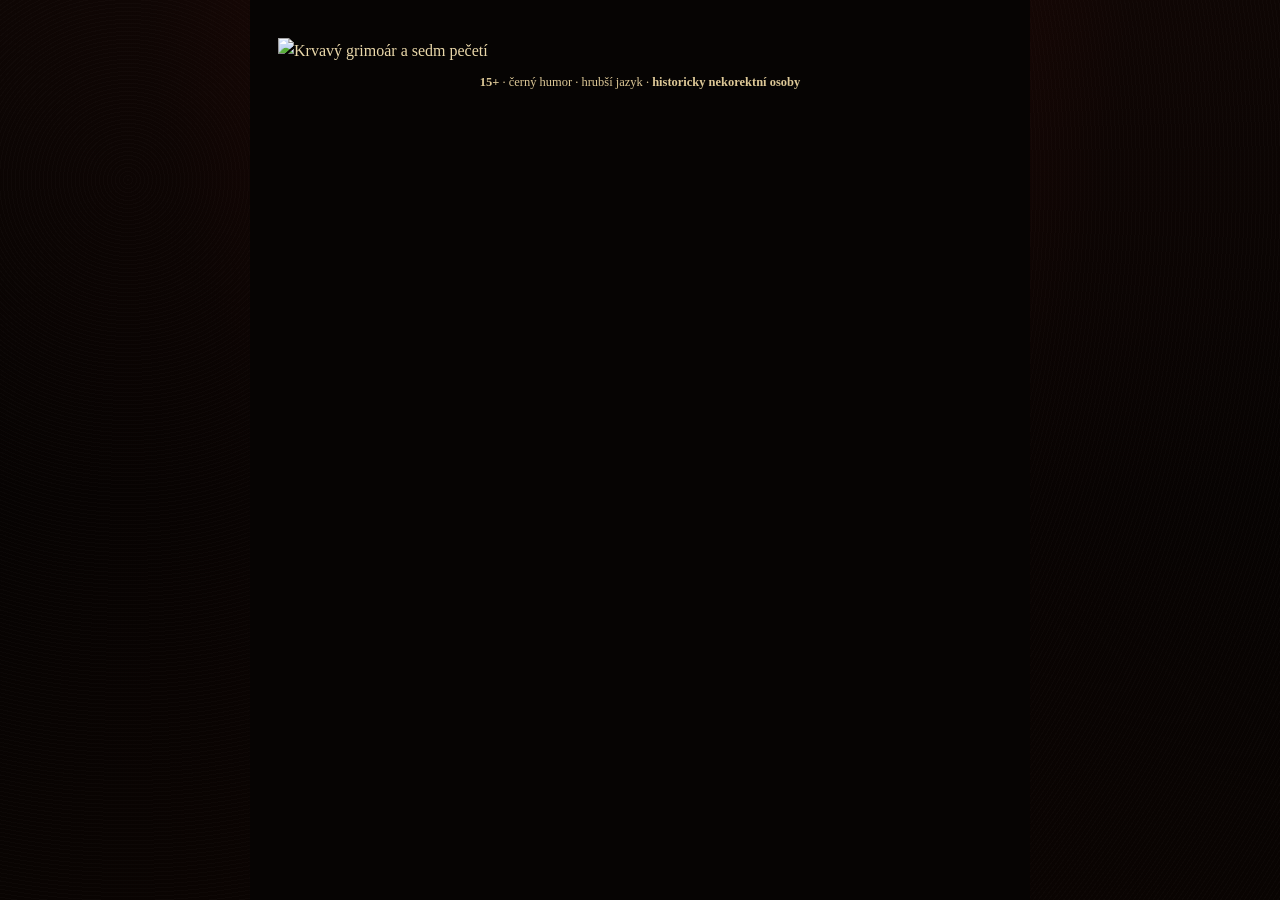
==== index.html @ bc43a744 "Add files via upload" ====
<!doctype html>
<html lang="cs">
<head>
<meta charset="utf-8">
<meta name="viewport" content="width=device-width,initial-scale=1,maximum-scale=5,user-scalable=yes,viewport-fit=cover">
<meta name="theme-color" content="#0c0806">
<title>Krvavý grimoár a sedm pečetí — mobilní checkpoint v16</title>
<style>
:root{
  --bg:#090604;--bg2:#140d09;--panel:#120c09;--panel2:#1e120d;
  --ink:#ead8aa;--muted:#b9a785;--paper:#d9ba83;--paper2:#b88750;
  --gold:#c89232;--gold2:#f1cf76;--red:#7c1815;--red2:#ae2a21;
  --line:#6e4a26;--shadow:0 18px 50px rgba(0,0,0,.58)
}
*{box-sizing:border-box}
html{scroll-behavior:smooth;background:#080503}
body{margin:0;min-height:100vh;color:var(--ink);font-family:Georgia,"Times New Roman",serif;line-height:1.58;background:
  radial-gradient(circle at 50% -10%,rgba(116,35,17,.3),transparent 34rem),
  radial-gradient(circle at 10% 40%,rgba(111,71,25,.12),transparent 24rem),
  linear-gradient(180deg,#120b08 0,#090604 55%,#050302 100%)}
body:before{content:"";position:fixed;inset:0;pointer-events:none;z-index:-1;opacity:.18;background-image:
  linear-gradient(90deg,transparent 49.7%,rgba(236,196,112,.1) 50%,transparent 50.3%),
  radial-gradient(circle at 50% 20%,transparent 0 48%,rgba(0,0,0,.45) 75%)}
button,input{font:inherit}button{touch-action:manipulation}
.app{max-width:860px;margin:auto;min-height:100vh;position:relative}
.screen{display:none;min-height:100vh;padding:26px 16px 58px}.screen.active{display:block}
.hero{padding:0;background:#060403}.hero-art{position:relative;width:100%;max-width:760px;margin:auto}.hero-art img{display:block;width:100%;height:auto}
.hero-hotspot{position:absolute;left:20.5%;top:84.1%;width:59%;height:7.7%;border:0;background:transparent;cursor:pointer;border-radius:6px}
.hero-hotspot:hover,.hero-hotspot:focus-visible{outline:2px solid rgba(240,207,120,.75);outline-offset:-3px;box-shadow:0 0 28px rgba(178,42,34,.5),inset 0 0 22px rgba(240,207,120,.12)}
.age{font-size:.78rem;text-align:center;color:#ddc897;margin:0;padding:10px 12px 18px;background:#060403}
.topmark{text-align:center;color:var(--gold2);letter-spacing:.18em;font-size:.74rem;text-transform:uppercase;margin:8px 0 12px;font-weight:bold}
.title{font-family:Palatino Linotype,Georgia,serif;text-transform:uppercase;text-align:center;letter-spacing:.045em;line-height:1.05;font-size:clamp(2rem,8vw,4rem);margin:8px 0;color:#f0d28d;text-shadow:0 2px 0 #48230f,0 8px 22px rgba(0,0,0,.65)}
.subtitle{text-align:center;color:var(--muted);font-style:italic;margin:8px auto 20px;max-width:650px}.chapter{text-align:center;color:#d5a443;font-variant:small-caps;letter-spacing:.16em;margin:12px 0;font-weight:bold}.latin{text-align:center;color:#8f1c18;letter-spacing:.08em}
.rule{height:1px;background:linear-gradient(90deg,transparent,var(--gold),transparent);margin:18px 0}
.panel{position:relative;border:1px solid #745028;background:linear-gradient(145deg,rgba(28,16,11,.97),rgba(9,6,4,.98));box-shadow:var(--shadow),inset 0 0 34px rgba(0,0,0,.32);padding:18px;border-radius:4px}
.panel:before{content:"";position:absolute;inset:5px;border:1px solid rgba(213,164,67,.13);pointer-events:none}
.parchment,.story-sheet{position:relative;color:#2a190d;background:
  radial-gradient(circle at 20% 10%,rgba(255,255,255,.18),transparent 22%),
  radial-gradient(circle at 88% 82%,rgba(91,48,13,.15),transparent 28%),
  linear-gradient(135deg,#e2c58f,#bd8d56);border:1px solid #76502b;box-shadow:var(--shadow),inset 0 0 54px rgba(88,45,12,.12);padding:clamp(18px,4vw,32px);border-radius:4px;text-shadow:none}
.parchment:before,.story-sheet:before{content:"";position:absolute;inset:8px;border:1px solid rgba(72,39,18,.22);pointer-events:none}
.story-sheet p{margin:0 0 1em}.story-sheet .dropcap:first-letter{float:left;font-size:4.25rem;line-height:.78;padding:.13em .12em 0 0;color:#8f1919;font-weight:bold}
.button{display:block;width:100%;border:1px solid #a16f28;background:linear-gradient(#81251e,#4d100d);color:#f4d998;text-transform:uppercase;letter-spacing:.07em;font-weight:bold;padding:14px 16px;margin-top:16px;cursor:pointer;border-radius:3px;box-shadow:inset 0 0 0 1px rgba(240,202,111,.18),0 8px 20px rgba(0,0,0,.35)}
.button:hover{filter:brightness(1.1)}.button.gold{background:linear-gradient(#a97829,#6e4514);color:#fff1c6}.button.ghost{background:#14100c;color:#d9c596;border-color:#6b4b2b}.button.small{width:auto;display:inline-block;margin:8px 4px 0;padding:9px 12px}.button:focus-visible,input:focus-visible{outline:2px solid var(--gold2);outline-offset:2px}
.back{display:inline-flex;gap:6px;align-items:center;color:#d6ad60;text-decoration:none;cursor:pointer;margin-bottom:14px}
.faction-select-wrap{position:relative;width:100%;max-width:760px;margin:0 auto;border:1px solid #5f3b1d;box-shadow:var(--shadow);background:#070504}.faction-select-wrap img{display:block;width:100%;height:auto}.faction-hit{position:absolute;border:0;background:transparent;cursor:pointer;border-radius:8px}.faction-hit:hover,.faction-hit:focus-visible{outline:2px solid rgba(240,207,120,.8);outline-offset:-3px;box-shadow:0 0 32px rgba(178,42,34,.45),inset 0 0 24px rgba(240,207,120,.11)}
.confirm-shell{max-width:650px;margin:0 auto;text-align:center}.confirm-frame{position:relative;border:1px solid #745028;background:linear-gradient(180deg,#130c09,#070504);padding:22px 18px 24px;box-shadow:var(--shadow)}.confirm-frame:before{content:"";position:absolute;inset:7px;border:1px solid rgba(221,172,73,.15);pointer-events:none}.confirm-emblem{width:min(60vw,310px);aspect-ratio:1;object-fit:contain;display:block;margin:8px auto 16px;filter:drop-shadow(0 16px 28px rgba(0,0,0,.75))}.confirm-name{font-family:Palatino Linotype,Georgia,serif;text-transform:uppercase;letter-spacing:.04em;color:#f0cf78;font-size:clamp(2rem,8vw,3.6rem);margin:.25rem 0 .4rem}.confirm-lead{font-size:1.05rem;color:#d8c39a;margin:0 auto 18px;max-width:520px}.confirm-field{max-width:520px;margin:20px auto 14px;text-align:left}.confirm-field label{display:block;text-align:left;color:#e6cc91;font-size:1.02rem;margin-bottom:7px}.confirm-field input,.answer{width:100%;padding:14px;background:#0a0705;border:1px solid #9b6e2f;color:#f4e4bd;border-radius:3px;font-size:1rem;box-shadow:inset 0 0 20px rgba(0,0,0,.45)}.confirm-actions{max-width:520px;margin:0 auto}
.profile-shell{position:relative;overflow:hidden;border:1px solid #745028;background:linear-gradient(180deg,#130c09,#070504 84%);box-shadow:var(--shadow);padding:18px 18px 24px}.profile-shell:before{content:"";position:absolute;inset:7px;border:1px solid rgba(220,166,62,.15);pointer-events:none}.profile-crest{display:block;width:min(68vw,340px);aspect-ratio:1;object-fit:contain;margin:0 auto 4px;filter:drop-shadow(0 16px 30px rgba(0,0,0,.7))}.profile-name{text-align:center;color:#f1d28c;font-size:clamp(2rem,8vw,3.4rem);text-transform:uppercase;margin:0 0 10px}.profile-quote{margin:12px auto 4px;max-width:650px;text-align:center;font-size:1.18rem;font-style:italic;color:#f1dfb8}.profile-attrib{text-align:center;color:#d0ae65;font-size:.9rem;margin-bottom:20px}.eyebrow{text-transform:uppercase;letter-spacing:.14em;color:#d9a945;font-size:.78rem;font-weight:bold;margin:18px 0 8px}.profile-section{border-top:1px solid #5d4023;padding-top:8px}.invektiva{padding:10px 0;border-bottom:1px solid rgba(111,75,39,.5);color:#d7c5a4}.advantage{border:1px solid #8b6a2e;background:linear-gradient(135deg,#232316,#10120d);padding:14px;margin:14px 0;box-shadow:inset 0 0 22px rgba(0,0,0,.35)}.advantage strong{color:#e0bd5a}.advantage.spent{opacity:.58}
.story-banner{margin:0 auto 8px;width:max-content;max-width:100%;padding:6px 30px;border-top:1px solid #a4762b;border-bottom:1px solid #a4762b;color:#d8aa4b;letter-spacing:.22em}.story-heading{text-transform:uppercase;text-align:center;color:#f0cf78;letter-spacing:.04em;font-size:clamp(2rem,7vw,3.4rem);line-height:1.05;margin:10px 0 18px}.lost-block{display:grid;grid-template-columns:100px 1fr;gap:14px;align-items:center;margin-top:14px}.lost-block img{width:100px;height:100px;object-fit:contain;border-radius:4px;filter:sepia(.2) drop-shadow(0 10px 18px rgba(0,0,0,.55))}.guide{margin-top:18px}.guide h2{text-align:center;color:#e3bd68;text-transform:uppercase;letter-spacing:.08em}.guide-grid{display:grid;grid-template-columns:repeat(2,minmax(0,1fr));gap:9px}.guide-item{border:1px solid #654722;background:#0f0a07;padding:12px;min-width:0}.guide-item b{display:block;color:#e1ba63;text-transform:uppercase;font-size:.86rem;letter-spacing:.05em;margin-bottom:4px}.guide-num{display:inline-grid;place-items:center;width:28px;height:28px;border:1px solid #b17e2b;border-radius:50%;margin-right:5px;color:#f0cc75}
.hub-title{text-align:center;text-transform:uppercase;letter-spacing:.08em;color:#f0cc72;font-size:clamp(2.3rem,9vw,4rem);margin:4px 0 18px}.status{display:grid;grid-template-columns:1fr auto;gap:12px;align-items:center;border:1px solid #725028;background:linear-gradient(135deg,#170d09,#0b0705);padding:12px 14px;margin-bottom:14px;box-shadow:var(--shadow)}.progress{color:#e8c161;font-weight:bold;text-align:right}.timer{font-variant-numeric:tabular-nums;color:#f0c65a}.smallnote{font-size:.8rem;color:#aa9a7d}.hub-grid{display:grid;grid-template-columns:repeat(2,minmax(0,1fr));gap:11px}.parch-card{grid-column:1/-1;display:grid;grid-template-columns:88px 1fr;gap:14px;align-items:center;border:1px solid #89562b;background:linear-gradient(135deg,#2a140e,#100806);padding:10px 12px;cursor:pointer;text-align:left;color:#efdba7;box-shadow:var(--shadow)}.parch-card img{width:88px;height:88px;object-fit:cover;object-position:center;border:1px solid #7b552b;filter:sepia(.35) contrast(1.05)}.parch-card strong{display:block;color:#f1ca69;font-size:1.05rem}.parch-card.solved{border-color:#c69a3d;box-shadow:0 0 0 1px rgba(215,172,69,.24),var(--shadow)}
.location-card{position:relative;border:1px solid #6e4c26;background:#0e0906;color:#efdba7;padding:7px;cursor:pointer;border-radius:3px;overflow:hidden;box-shadow:0 10px 24px rgba(0,0,0,.4)}.location-card img{display:block;width:100%;aspect-ratio:1/1;object-fit:contain;background:#090604}.clue-strip{display:flex;flex-wrap:wrap;justify-content:center;gap:4px;padding:8px 2px 2px;color:#dfc98f;font-size:.74rem}.clue-strip span:not(:last-child):after{content:" ·";color:#8d632b}.location-card.done{border-color:#d3a441}.done-mark{display:none;position:absolute;left:10px;top:10px;z-index:2;width:42px;height:42px;border-radius:50%;place-items:center;background:#171008;border:1px solid #e5bd55;color:#f5d66d;font-size:1.7rem;font-weight:bold}.location-card.done .done-mark{display:grid}.codebadge{display:none;position:absolute;top:10px;right:10px;background:#160e09;border:1px solid #e1b34c;color:#f2d171;padding:5px 8px;font-weight:bold;z-index:2}.location-card.done .codebadge{display:block}.location-card.last-card{grid-column:1/-1;width:calc(50% - 6px);justify-self:center}
.nav-hero{text-align:center}.nav-hero img{display:block;width:min(500px,100%);margin:0 auto 12px;filter:drop-shadow(0 14px 26px rgba(0,0,0,.55))}.five{display:flex;flex-wrap:wrap;justify-content:center;gap:7px;margin:12px 0}.five span{border:1px solid #80582a;background:#160e0a;padding:6px 10px;font-size:.88rem;color:#e8d096}.home-direct{border:1px solid #6b4824;background:#110b08;padding:16px;margin:10px 0;color:#e4cf9c}.gps{border:1px solid #9a6b27;background:linear-gradient(180deg,#120b08,#0b0705);padding:15px;margin-top:16px;text-align:center;box-shadow:inset 0 0 32px rgba(0,0,0,.35)}.gps-help{margin-top:10px}.gps-skip,.hint-buy{border:0;background:transparent;color:#caa965;text-decoration:underline;cursor:pointer;padding:8px 4px}.task-img{display:block;width:100%;max-width:700px;margin:14px auto;border:1px solid #60401f;box-shadow:var(--shadow)}.task-panel{margin-top:14px;padding:16px;border:1px solid #63451f;background:linear-gradient(180deg,#100b08,#090604)}.task-panel>h2{text-align:center;color:#dfb55b;text-transform:uppercase;letter-spacing:.06em}.story-jump{display:block;text-align:center;color:#d8ad5d;margin-bottom:10px}.answer{text-transform:uppercase;margin-top:10px}.wrong-note{display:none;margin-top:10px;color:#e1a278}.wrong-note.show{display:block}.hint{display:none;margin-top:12px}.hint.show{display:block}.hint-actions{display:flex;flex-wrap:wrap;gap:6px;margin-top:12px}.penalty-chip{display:inline-block;border:1px solid #7a562c;background:#120c08;padding:4px 8px;color:#e0c17b;font-size:.78rem;margin-top:6px}.order{list-style:none;padding:0}.order li{display:grid;grid-template-columns:1fr auto;gap:8px;align-items:center;padding:11px;border:1px solid #684720;background:#130d09;margin:7px 0;touch-action:none;user-select:none}.order li.dragging{opacity:.45}.arrows button{background:#2a1a0e;color:#e3c57d;border:1px solid #775128;padding:7px 10px}.ignatius-grid{display:grid;grid-template-columns:1fr 1fr;gap:10px}.ignatius-grid input{width:100%;padding:12px;background:#0c0806;color:#f0dfb6;border:1px solid #76532b}.code-reveal{display:none}.code-reveal.show{display:block}.image-zoom{display:block;width:100%;padding:0;border:0;background:transparent;cursor:zoom-in}
.seal{text-align:center}.seal-stage{max-width:680px;margin:auto;padding:18px;border:1px solid #6f4d25;background:radial-gradient(circle at 50% 28%,rgba(92,42,20,.28),transparent 44%),linear-gradient(#120b08,#070504);box-shadow:var(--shadow)}.seal img{width:min(560px,100%);display:block;margin:10px auto;filter:drop-shadow(0 20px 30px rgba(0,0,0,.7))}.code{font-size:clamp(2.8rem,12vw,4.5rem);color:#f0c65a;font-weight:bold;letter-spacing:.18em;text-align:center}.seal .code{margin:4px 0 12px}
.fragments{display:grid;grid-template-columns:repeat(2,minmax(0,1fr));gap:9px;margin:18px 0 20px}.fragment{min-height:72px;display:flex;align-items:center;justify-content:center;text-align:center;border:1px solid #7b5629;background:radial-gradient(circle at 50% 20%,#2f1b11,#100a07 72%);color:#f0cd68;font-weight:bold;font-size:1.22rem;letter-spacing:.08em;box-shadow:inset 0 0 24px rgba(0,0,0,.5),0 8px 20px rgba(0,0,0,.3);clip-path:polygon(4% 0,96% 3%,100% 86%,91% 100%,7% 96%,0 12%)}.fragment.parch{color:#3b2410;background:linear-gradient(135deg,#dfc28d,#a87544)}.ultima-sheet{border-top:1px solid #775328;border-bottom:1px solid #775328;padding:14px 4px}.ultima-sub{text-align:center;color:#d8ad4f;font-size:1rem;letter-spacing:.12em}.go-there{text-align:center;color:#f0c65a;font-size:2.3rem;letter-spacing:.08em}.final-block{font-size:1.04rem}.final-block strong{color:#f0cd68}.resultbox{border:1px solid #82622b;background:#100b08;padding:14px;margin:18px 0}.result-main{display:grid;grid-template-columns:1fr auto;gap:8px;border-top:1px solid #4e3923;padding-top:9px;margin-top:9px}.big-result{font-size:1.35rem;color:#f0cf72}
.lightbox{display:none;position:fixed;inset:0;z-index:999;background:rgba(0,0,0,.94);padding:22px;align-items:center;justify-content:center}.lightbox.show{display:flex}.lightbox img{max-width:96vw;max-height:90vh;object-fit:contain}.lightbox-close{position:absolute;right:18px;top:12px;background:#140c08;color:#f0d69b;border:1px solid #86602b;width:46px;height:46px;font-size:2rem}
.test-badge{display:none;position:fixed;z-index:1000;left:7px;top:7px;background:#140c08;border:1px solid #b8862f;color:#f0d06e;padding:4px 7px;font:700 11px/1.2 Georgia,serif;letter-spacing:.08em}.test-tools{display:none;margin:8px 0 14px;border:1px dashed #8f6c32;padding:8px;text-align:center}.test-tools .button{margin:4px 0;background:#2b1c10}.test-on .test-badge,.test-on .test-tools{display:block}
@media(min-width:650px){.screen{padding:38px 28px 72px}.guide-grid{grid-template-columns:repeat(5,minmax(0,1fr))}.lost-block{grid-template-columns:120px 1fr}.lost-block img{width:120px;height:120px}.profile-shell{padding:26px 28px 30px}.fragments{grid-template-columns:repeat(4,minmax(0,1fr))}.location-card.last-card{width:calc(50% - 6px)}}
@media(max-width:430px){.screen{padding-left:12px;padding-right:12px}.clue-strip{font-size:.7rem}.parch-card{grid-template-columns:72px 1fr}.parch-card img{width:72px;height:72px}.ignatius-grid{grid-template-columns:1fr}.location-card.last-card{width:calc(50% - 6px)}}

/* =============================================================
   GRAPHIC PASS v8 — approved Gothic / parchment visual language
   Live HTML remains interactive; artwork stays as separate assets.
   ============================================================= */
:root{
  --black:#070403; --black2:#0d0705; --charcoal:#15100c;
  --parch:#e4c991; --parch-deep:#bd8d53; --parch-ink:#2b180c;
  --gold:#c99435; --gold-bright:#f0ce78; --gold-dark:#6e4416;
  --blood:#721814; --blood2:#a5251d; --blood3:#3e0908;
}
body{
  background:
    radial-gradient(ellipse at 50% -8%,rgba(125,20,14,.26) 0,rgba(55,8,6,.08) 31rem,transparent 56rem),
    repeating-radial-gradient(circle at 10% 20%,rgba(255,255,255,.017) 0 1px,transparent 1px 4px),
    linear-gradient(180deg,#0c0604 0%,#050302 55%,#090402 100%);
  color:#ead8aa;
}
.app{max-width:780px}
.screen:not(.hero){
  position:relative;
  isolation:isolate;
  background:
    linear-gradient(90deg,rgba(158,102,34,.08),transparent 6%,transparent 94%,rgba(158,102,34,.08)),
    radial-gradient(circle at 50% 0,rgba(113,19,15,.18),transparent 32rem);
}
.screen:not(.hero):before{
  content:"";position:absolute;z-index:-1;inset:10px 8px 24px;pointer-events:none;
  border:1px solid rgba(196,141,48,.48);
  box-shadow:inset 0 0 0 5px rgba(7,4,3,.78),inset 0 0 0 6px rgba(104,67,26,.48),0 18px 52px rgba(0,0,0,.4);
  clip-path:polygon(14px 0,calc(100% - 14px) 0,100% 14px,100% calc(100% - 14px),calc(100% - 14px) 100%,14px 100%,0 calc(100% - 14px),0 14px)
}
.screen:not(.hero):after{
  content:"◆";position:absolute;z-index:0;left:50%;top:12px;transform:translateX(-50%);
  color:#8f1b17;font-size:15px;text-shadow:-44px 0 #8f1b17,44px 0 #8f1b17;pointer-events:none
}
.back{position:relative;z-index:2;color:#e5bd6d;font-size:.98rem;padding:7px 3px;text-shadow:0 2px 8px #000}
.topmark,.chapter{color:#e9bd58;text-shadow:0 2px 10px #000}
.title,.hub-title,.story-heading,.profile-name,.confirm-name{
  color:#f2d58d;text-shadow:0 2px 0 #4a210d,0 8px 25px #000,0 0 1px #fff;
}
.title:after,.hub-title:after,.profile-name:after,.confirm-name:after{
  content:"";display:block;width:min(320px,74%);height:11px;margin:8px auto 0;
  background:linear-gradient(90deg,transparent,#9c211c 25%,#d7a346 49%,#9c211c 73%,transparent)
}
.button{
  min-height:52px;border:1px solid #d0a149;border-radius:2px;
  background:linear-gradient(180deg,#8f271f 0,#631510 50%,#3d0c09 100%);
  color:#ffe6a7;box-shadow:inset 0 0 0 2px rgba(24,7,5,.55),inset 0 0 0 3px rgba(237,190,89,.13),0 9px 20px rgba(0,0,0,.48);
  text-shadow:0 2px 0 #3b100a
}
.button.gold{background:linear-gradient(180deg,#bd8a34,#94631f 52%,#6c4214);color:#fff2c5}
.button.ghost{background:linear-gradient(#111,#080604);border-color:#99702f}
.button.small{min-height:0}
.panel,.gps,.task-panel,.status,.resultbox{
  border:1px solid #a2732d;background:linear-gradient(145deg,rgba(22,13,9,.98),rgba(7,4,3,.99));
  box-shadow:inset 0 0 0 4px rgba(8,5,3,.78),inset 0 0 0 5px rgba(166,112,39,.12),0 13px 30px rgba(0,0,0,.48)
}
.parchment,.story-sheet{
  background:
    radial-gradient(circle at 16% 10%,rgba(255,250,218,.45),transparent 18%),
    radial-gradient(circle at 88% 82%,rgba(100,56,15,.19),transparent 32%),
    repeating-linear-gradient(0deg,rgba(95,51,13,.02) 0 1px,transparent 1px 5px),
    linear-gradient(135deg,#ead39e,#c79a61 58%,#b57e47);
  color:#2a170b;border-color:#7d4d22;border-radius:0;
  box-shadow:0 14px 32px rgba(0,0,0,.48),inset 0 0 32px rgba(92,45,10,.13)
}
.parchment:after,.story-sheet:after{
  content:"";position:absolute;inset:2px;pointer-events:none;
  background:linear-gradient(90deg,rgba(99,48,12,.13),transparent 8%,transparent 92%,rgba(99,48,12,.13));mix-blend-mode:multiply
}
/* Confirmation */
.confirm-shell{max-width:720px}
.confirm-frame{
  overflow:hidden;border:1px solid #a2712c;border-radius:0;
  background:
    radial-gradient(circle at 50% 28%,rgba(118,17,14,.2),transparent 26rem),
    linear-gradient(180deg,#130a07 0,#060403 100%);
  padding:30px 22px 32px
}
.confirm-frame:after{content:"";position:absolute;inset:12px;border:1px solid rgba(220,170,67,.28);pointer-events:none}
.confirm-emblem{width:min(72vw,390px);filter:drop-shadow(0 18px 30px #000)}
.confirm-field{padding:13px 14px 15px;background:linear-gradient(135deg,#dfc28e,#b97e46);border:1px solid #7a4b23;color:#2a170b;box-shadow:0 10px 24px #0008}
.confirm-field label{color:#2b180b;text-align:center;text-transform:uppercase;letter-spacing:.07em}
.confirm-field input{background:#090604;color:#f5e5b9;border:1px solid #b27e32}
/* Faction profile */
.profile-shell{
  max-width:720px;margin:auto;overflow:hidden;padding:30px 24px 30px;
  background:
    radial-gradient(circle at 50% 23%,rgba(112,18,14,.35),transparent 19rem),
    linear-gradient(180deg,#130a07,#050302 78%);border-color:#a4742f
}
.profile-shell:after{content:"KRVAVÝ GRIMOÁR  ·  SEDM PEČETÍ";display:block;position:absolute;left:0;right:0;top:8px;text-align:center;color:#b98d43;font-size:.64rem;letter-spacing:.24em;pointer-events:none}
.profile-crest{width:min(76vw,390px);margin-top:12px;filter:drop-shadow(0 18px 34px #000)}
.profile-quote{position:relative;margin:18px auto 5px;padding:18px 22px;border-top:1px solid #9b2a1d;border-bottom:1px solid #9b2a1d;font-size:clamp(1.05rem,3.9vw,1.35rem);color:#f1deb5}
.profile-quote:before{content:"“";position:absolute;left:3px;top:-9px;color:#c99a42;font-size:2.2rem}
.profile-attrib{font-style:italic;color:#d0af6e;margin-bottom:24px}
.profile-section{position:relative;margin-top:12px;padding:16px 17px 17px;border:1px solid #7e5125;background:linear-gradient(135deg,#e0c38d,#b9824d);color:#28170c;box-shadow:0 12px 25px #0008;text-shadow:none}
.profile-section .eyebrow{margin:0 0 10px;color:#7c1a16;font-size:1rem;letter-spacing:.08em;text-align:left}
.invektiva{color:#28170c;border-color:rgba(83,44,16,.28);padding:9px 0}
.profile-section .advantage{margin:0;border:1px solid #7a1b15;background:linear-gradient(135deg,#681713,#240706);color:#f2ddb0;box-shadow:inset 0 0 22px #0005}
/* Legend */
#legend{padding-top:38px}
#legend .story-banner{font-size:.82rem;color:#f0c35d;background:#0b0604;border:1px solid #8d5e28;box-shadow:0 8px 22px #0008}
#legend .story-heading{font-size:clamp(2.3rem,9vw,4rem);margin-top:12px}
#legend .story-sheet{border-width:1px;padding:clamp(22px,5vw,38px)}
#legend .story-sheet h3{color:#7f1814;text-align:center;font-size:1.35rem}
#legend .latin{color:#861c16}
.lost-block{border-color:#a06d2d;background:linear-gradient(135deg,#1c0d08,#070403);padding:13px}
.lost-block img{object-fit:contain;background:#d7b47d;border:0;filter:sepia(.2) contrast(1.06) drop-shadow(0 9px 15px #000)}
.lost-block .eyebrow{font-size:1rem;color:#f1c865}
.guide{border-color:#8c612c}.guide h2{font-size:1.35rem}.guide-item{background:linear-gradient(180deg,#16100c,#080504);border-color:#7f5728;box-shadow:inset 0 0 18px #0008}.guide-num{background:#711914;color:#f2d17b}
/* Hub */
#hub{padding-top:34px;background:
  radial-gradient(circle at 83% 2%,rgba(142,15,13,.34),transparent 16rem),
  radial-gradient(circle at 8% 1%,rgba(142,15,13,.2),transparent 13rem)}
.hub-title{font-size:clamp(2.6rem,10vw,4.2rem);margin-bottom:18px}
.status{position:relative;padding:15px 17px;border-color:#bd8c33;background:linear-gradient(110deg,#150b07,#060403)}
.status:before{content:"";position:absolute;inset:4px;border:1px solid rgba(215,165,70,.19);pointer-events:none}
.parch-card{border:1px solid #a96b2d;background:linear-gradient(100deg,#2b100b,#52130f 58%,#160907);padding:12px 14px;box-shadow:0 13px 28px #0009}
.parch-card img{width:92px;height:92px;object-fit:contain;background:#d4b378;border:0;padding:3px;filter:sepia(.35) contrast(1.08)}
.parch-card strong{font-size:1.18rem;letter-spacing:.03em}
.location-card{padding:7px;border:1px solid #b5832e;border-radius:0;background:#090604;box-shadow:0 12px 28px #000a,inset 0 0 0 3px #090604,inset 0 0 0 4px rgba(210,161,59,.15)}
.location-card:hover{transform:translateY(-1px);filter:brightness(1.04)}
.location-card img{background:#0a0705;aspect-ratio:1/1;object-fit:contain}
.clue-strip{border-top:1px solid #6d451e;padding:9px 5px 5px;color:#efd79c;font-size:.79rem;background:linear-gradient(#100a07,#090604)}
.done-mark{background:#120d07;border-color:#f1cc57;box-shadow:0 0 16px #d99a2f55}
.codebadge{background:#0c0705;border-color:#e2b545;color:#f6d776}
/* location / GPS */
#nav,#gpsok,#task{padding-top:22px}
.nav-hero{position:relative;padding:8px;margin:0 auto 10px;max-width:600px}
.nav-hero:before{content:"";position:absolute;inset:0;border:1px solid #8b6128;clip-path:polygon(16px 0,calc(100% - 16px) 0,100% 16px,100% calc(100% - 16px),calc(100% - 16px) 100%,16px 100%,0 calc(100% - 16px),0 16px);pointer-events:none}
.nav-hero img{width:min(560px,100%);margin:auto;filter:drop-shadow(0 16px 28px #000)}
.five{gap:8px;margin:14px 0 18px}
.five span{border:1px solid #a8742c;background:#100a07;color:#f0d89f;padding:7px 11px;box-shadow:inset 0 0 14px #0009}
.home-direct{border:1px solid #845729;background:linear-gradient(135deg,#180e09,#0a0604);padding:18px;color:#edd8aa;box-shadow:0 10px 25px #0007}
.gps{padding:20px 17px 18px;border-color:#b98331}
.gps>b{display:block;font-size:1.45rem;color:#f2d287;margin-bottom:6px}
.gps .button.gold{font-size:1.08rem}
.gps-skip{color:#c9ab72;font-size:.85rem}
/* Tasks */
#taskContent>.chapter{font-size:clamp(1.55rem,6vw,2.45rem);line-height:1.08;color:#f0c76b;margin:12px 0 16px}
.task-panel{padding:18px 16px 20px;border-color:#9a6b2b}
.task-panel>h2{color:#efc867;font-size:1.25rem}
.task-panel .story-sheet{margin:-5px -2px 16px}
.story-jump{display:inline-block;border-bottom:1px solid #af7e33;padding-bottom:3px}
.answer,.ignatius-grid input{border-color:#b27f32;background:#090604;color:#f6e3b6;box-shadow:inset 0 0 18px #0009}
.hint-buy{color:#e0bd73}
.hint.show{box-shadow:0 12px 24px #0007}
.order li{border-color:#89602d;background:linear-gradient(90deg,#190f0a,#0c0705)}
/* Seal */
#seal{padding-top:40px;background:radial-gradient(circle at 50% 34%,rgba(132,38,19,.2),transparent 24rem)}
.seal-stage{max-width:700px;border-color:#9b6c2d;background:radial-gradient(circle at 50% 36%,rgba(117,26,17,.24),transparent 24rem),linear-gradient(#0c0705,#030202);padding:26px 20px 30px}
.seal-stage .title{font-size:clamp(2.3rem,9vw,4rem)!important;line-height:1.02}
.seal img{width:min(590px,95%);filter:drop-shadow(0 22px 30px #000)}
.seal .code{font-size:clamp(3.5rem,16vw,6rem);color:#f2ca58;text-shadow:0 3px 0 #4b210b,0 8px 20px #000}
/* Parchment */
#parchment .task-img{max-width:620px;background:#d6b37b;padding:5px}
#parchment>.parchment{font-size:clamp(1rem,4vw,1.28rem)!important}
/* Ultima */
#ultima{padding-top:44px;background:radial-gradient(circle at 80% 1%,rgba(144,17,14,.36),transparent 18rem),radial-gradient(circle at 20% 0,rgba(100,12,10,.22),transparent 20rem)}
#ultima>.chapter{font-size:1rem}
#ultima>.title{font-size:clamp(2.3rem,9vw,4.1rem)!important}
.ultima-sheet{position:relative;margin-top:12px;padding:22px 18px;border:1px solid #9b6a2d;background:linear-gradient(180deg,#110907,#070403)}
.ultima-sheet:before{content:"";position:absolute;inset:7px;border:1px solid rgba(213,164,69,.18);pointer-events:none}
.ultima-sub{font-size:1.1rem;color:#efc668}
.fragments{gap:10px}
.fragment{min-height:78px;border-color:#bc8532;background:radial-gradient(circle at 45% 34%,#5b1913 0,#2a0908 38%,#0c0604 72%);color:#f4cf69;border-radius:50% 44% 48% 46%;clip-path:none;box-shadow:inset 0 0 0 3px #711611,inset 0 0 0 5px rgba(237,192,91,.18),0 8px 16px #000a}
.fragment.parch{border-radius:3px;background:linear-gradient(135deg,#e3c78f,#aa7846);color:#2d190c;box-shadow:0 8px 17px #0008}
.go-there{font-size:clamp(2.2rem,9vw,3.6rem);text-shadow:0 3px 12px #000}
#finalgps{padding-top:100px;text-align:center;background:radial-gradient(circle at 50% 18%,rgba(115,21,15,.24),transparent 20rem)}
#finalgps .gps{max-width:620px;margin:20px auto}
/* Finale */
#finale{padding-top:42px;background:radial-gradient(circle at 50% 2%,rgba(127,17,14,.32),transparent 26rem)}
#finale>.chapter{font-size:1rem}
#finale>.title{font-size:clamp(2.5rem,10vw,4.2rem)!important}
#finale .final-block{position:relative;color:#2a180c;background:linear-gradient(135deg,#ead39c,#c18f56);border:1px solid #835025;padding:clamp(22px,5vw,38px);box-shadow:0 18px 40px #000a;text-shadow:none}
#finale .final-block:before{content:"";position:absolute;inset:8px;border:1px solid rgba(90,49,18,.26);pointer-events:none}
#finale .final-block h2{color:#711713!important}
#finale .final-block .panel{color:#f2ddb2;background:linear-gradient(135deg,#220d09,#070403);border-color:#8c5f29}
.resultbox{position:relative;margin:22px 0 0;padding:18px;border-color:#bd8a35;background:linear-gradient(145deg,#120a07,#050302)}
.resultbox>b:first-child{display:block;text-align:center;color:#f1ca63;text-transform:uppercase;letter-spacing:.11em;font-size:1.2rem;margin-bottom:12px}
.result-main{gap:10px;border-color:#624522}.big-result{color:#f3ce6c;font-size:1.45rem}
/* Test mode should stay discreet */
.test-badge{background:#090604!important;color:#f0cc68!important;border-color:#8b632a!important;box-shadow:0 4px 12px #0009}
.test-tools{background:#0b0705;border-color:#755425}
@media(max-width:560px){
  .screen:not(.hero){padding:26px 11px 56px}
  .screen:not(.hero):before{inset:6px 4px 16px}
  .confirm-frame,.profile-shell{padding-left:13px;padding-right:13px}
  .profile-section{padding:14px 12px}
  .profile-crest{width:min(86vw,350px)}
  .guide-grid{grid-template-columns:1fr 1fr}
  .hub-grid{gap:8px}
  .location-card{padding:5px}
  .clue-strip{font-size:.66rem;line-height:1.25;padding-left:1px;padding-right:1px}
  .parch-card{grid-template-columns:76px 1fr;padding:9px}.parch-card img{width:76px;height:76px}
  .five{gap:5px}.five span{font-size:.8rem;padding:6px 8px}
  .task-panel{padding:14px 11px}
  .story-sheet{padding:20px 17px}
  .fragments{grid-template-columns:repeat(2,minmax(0,1fr))}
}
@media(min-width:720px){
  .screen:not(.hero){padding:44px 34px 76px}
  .hub-grid{gap:14px}
  .clue-strip{font-size:.82rem}
}


/* === v9 VISUAL: approved mockups are now real assets, not only CSS inspiration === */
.screen-art-header{display:block;width:100%;max-width:760px;height:auto;margin:0 auto 18px;border:1px solid #7a5126;box-shadow:0 18px 40px #000b}
#legend{padding-top:0}
#hub{padding-top:0}
#ultima{padding-top:0}

/* Confirmation screen uses the approved faction artwork as the actual visual layer.
   Only the editable team name and click targets remain live HTML. */
#confirm{padding:0;background:#050302}
.confirm-shell.confirm-art-shell{max-width:760px;margin:0 auto;padding:0}
.confirm-art-wrap{position:relative;width:100%;margin:0 auto;background:#050302;box-shadow:0 24px 60px #000c}
.confirm-art-wrap>img{display:block;width:100%;height:auto}
.confirm-live-input{position:absolute;left:14.8%;top:57.65%;width:70.4%;height:5.25%;margin:0;padding:0 2.8%;border:1px solid #bc8735;background:#090604;color:#f4e3b7;font-family:Georgia,"Times New Roman",serif;font-size:clamp(.9rem,3.2vw,1.35rem);box-shadow:inset 0 0 18px #000;border-radius:2px;z-index:3}
.confirm-live-input::placeholder{color:#b9a98c;opacity:.9}
.confirm-art-hotspot{position:absolute;left:13%;width:74%;border:0;background:transparent;cursor:pointer;z-index:4;border-radius:5px}
.confirm-art-hotspot.confirm-go{top:71.55%;height:7.35%}
.confirm-art-hotspot.confirm-back{top:80.65%;height:6.1%;left:22%;width:56%}
.confirm-art-hotspot:hover,.confirm-art-hotspot:focus-visible{outline:2px solid rgba(245,207,104,.82);outline-offset:-3px;box-shadow:0 0 28px rgba(190,32,24,.46),inset 0 0 25px rgba(255,218,122,.12)}
.confirm-mobile-back{display:none}

/* Make live content feel like the approved illuminated manuscript screens. */
.profile-shell,.task-panel,.gps,.seal-stage,.resultbox,.ultima-sheet{border-width:1px;box-shadow:0 18px 42px #000a,inset 0 0 0 4px #080403,inset 0 0 0 5px rgba(209,156,61,.16)}
.profile-shell{background:radial-gradient(circle at 50% 22%,rgba(136,19,15,.4),transparent 22rem),linear-gradient(180deg,#160b08,#050302 78%)}
.profile-shell:before{inset:10px;border-color:rgba(228,179,73,.28)}
.profile-name{font-size:clamp(2.4rem,9vw,4rem);text-shadow:0 3px 0 #4b210d,0 10px 28px #000}
.profile-crest{width:min(84vw,430px)}
.profile-section{border:1px solid #98662d;background:linear-gradient(135deg,#e6cd98,#b9824c);box-shadow:0 14px 28px #0009}
.profile-section .eyebrow{font-size:1.05rem}
.profile-quote{font-size:clamp(1.14rem,4.1vw,1.45rem)}

/* Hub = approved 2-column mobile board with strong card frames. */
#hub .status{margin-top:4px}
.hub-grid{max-width:760px;margin:0 auto}
.location-card{background:#070403;border-color:#c18a31}
.location-card img{padding:3px;background:radial-gradient(circle,#28110d 0,#080403 68%)}
.parch-card{background:linear-gradient(100deg,#24100b,#5b130f 55%,#160806);border-color:#c48a31}

/* GPS and task screens: larger art, quieter chrome. */
.nav-hero{max-width:650px}.nav-hero img{width:min(620px,100%)}
#nav .five span{font-size:clamp(.78rem,3vw,.98rem)}
#taskContent>.chapter{font-size:clamp(1.75rem,7vw,2.7rem)}

@media(max-width:560px){
  #confirm{padding:0}
  .confirm-live-input{left:14.4%;width:71.2%;top:57.7%;height:5.35%;font-size:4.1vw}
  .screen-art-header{border-left:0;border-right:0}
}


/* === V10 FACTION BLOCK: approved visual language === */
#confirm{background:#050302;padding:0}
.confirm-shell.confirm-art-shell{max-width:760px;margin:0 auto;padding:0}
.confirm-art-wrap{position:relative;width:100%;background:#050302;box-shadow:0 24px 70px #000d}
.confirm-art-wrap>img{display:block;width:100%;height:auto}
.confirm-live-input{position:absolute;left:16.1%;top:57.05%;width:67.9%;height:5.35%;box-sizing:border-box;padding:0 2.4%;border:0;background:#090604;color:#f4e3b7;font-family:Georgia,"Times New Roman",serif;font-size:clamp(.9rem,3.05vw,1.34rem);box-shadow:inset 0 0 20px #000;border-radius:0;z-index:5}
.confirm-live-input::placeholder{color:#bfb095;opacity:.9}
.confirm-art-hotspot{position:absolute;border:0;background:transparent;cursor:pointer;z-index:6;border-radius:5px}
.confirm-art-hotspot.confirm-go{left:13.4%;top:70.55%;width:73.2%;height:6.8%}
.confirm-art-hotspot.confirm-back{left:22.2%;top:79.2%;width:55.6%;height:5.7%}
.confirm-art-hotspot:hover{background:radial-gradient(ellipse at center,rgba(255,215,108,.08),transparent 72%)}.confirm-art-hotspot:focus-visible{outline:0;background:radial-gradient(ellipse at center,rgba(255,215,108,.12),transparent 72%)}

.faction-profile-screen{padding-top:0;background:#050302}
.profile-gothic{position:relative;max-width:760px;margin:0 auto;overflow:hidden;min-height:100vh;padding:34px 8.5% 58px;background:#070403 url('assets/profile_frame.webp') center top/100% 100% no-repeat;box-shadow:0 24px 70px #000e;color:#ecd9ad;text-align:center}
.profile-gothic:before{content:"";position:absolute;inset:0;background:radial-gradient(circle at 50% 27%,rgba(133,17,14,.34),transparent 26%),linear-gradient(180deg,transparent 0 70%,rgba(0,0,0,.25));pointer-events:none}
.profile-gothic>*{position:relative;z-index:1}
.profile-brand{font-family:Georgia,"Times New Roman",serif;color:#d9b566;letter-spacing:.12em;font-size:clamp(.82rem,2.7vw,1.02rem);font-variant:small-caps;margin:0 0 20px;text-shadow:0 2px 7px #000}
.profile-brand span{display:block;letter-spacing:.28em;font-size:.72em;margin-top:3px;color:#c49c55}
.profile-kicker{display:inline-block;padding:4px 18px 6px;border-top:1px solid #9f742f;border-bottom:1px solid #7f1b16;color:#e1c57f;letter-spacing:.14em;font-size:.76rem;font-weight:700;text-transform:uppercase}
.profile-name{font-family:Georgia,"Times New Roman",serif;text-transform:uppercase;color:#f2d28b;font-size:clamp(2.45rem,9.5vw,4.35rem);line-height:.98;margin:14px 0 16px;text-shadow:0 3px 0 #4d1c0d,0 9px 28px #000}
.profile-name:after{content:"";display:block;width:46%;height:3px;margin:14px auto 0;background:linear-gradient(90deg,transparent,#9f1c17,#d7a346,#9f1c17,transparent)}
.profile-emblem-wrap{width:min(76vw,430px);aspect-ratio:1;margin:0 auto 14px;display:grid;place-items:center;border-radius:50%;background:radial-gradient(circle,#54100d 0 30%,#170706 64%,transparent 66%);box-shadow:0 0 0 1px rgba(218,165,63,.35),0 0 42px rgba(137,18,14,.24),inset 0 0 30px #000}
.profile-crest{width:91%;height:91%;object-fit:contain;margin:0;filter:drop-shadow(0 18px 30px #000)}
.profile-quote{max-width:620px;margin:18px auto 6px;padding:18px 7%;font-family:Georgia,"Times New Roman",serif;font-size:clamp(1.08rem,4.2vw,1.42rem);font-style:italic;line-height:1.45;color:#f1deba;border-top:1px solid #8d1a15;border-bottom:1px solid #8d1a15;background:linear-gradient(90deg,transparent,rgba(20,8,5,.74) 12% 88%,transparent);quotes:none}
.profile-quote:before{content:"“";color:#d19b3d;font-size:2.2rem;vertical-align:-.35em;margin-right:.1em}
.profile-attrib{max-width:580px;margin:0 auto 22px;color:#d8b66e;font-family:Georgia,"Times New Roman",serif;font-style:italic;line-height:1.35;font-size:clamp(.82rem,3vw,1rem)}
.profile-parchment{position:relative;text-align:left;margin:18px auto;padding:22px 22px 21px;color:#28170c;text-shadow:none;background:linear-gradient(135deg,#efd9a8,#c79458 58%,#a96e38);border:1px solid #6f421e;box-shadow:0 12px 28px #000b,inset 0 0 24px rgba(91,49,18,.16);clip-path:polygon(1.2% 2.8%,4.4% 1.2%,8.5% 2.2%,13% 1.1%,18% 2.6%,23% 1.5%,28% 2.2%,34% 1%,40% 2.2%,46% 1.2%,53% 2.3%,59% 1.1%,66% 2.1%,72% 1.2%,78% 2.3%,84% 1.1%,91% 2.1%,97.8% 1.1%,99% 5%,98.3% 14%,99.1% 22%,98.2% 31%,99% 40%,98.2% 50%,99% 61%,98.1% 70%,99% 80%,98.1% 90%,99% 97%,95% 98.5%,89% 97.8%,82% 99%,75% 98%,68% 99%,60% 97.8%,53% 99%,46% 98%,39% 99%,31% 97.8%,24% 99%,17% 98%,10% 99%,3% 97.8%,1% 94%,1.8% 84%,.9% 73%,1.8% 62%,.9% 51%,1.7% 40%,.9% 30%,1.8% 19%,.8% 9%)}
.profile-parchment:before{content:"";position:absolute;inset:8px;border:1px solid rgba(103,54,24,.35);pointer-events:none}
.profile-parchment h2{position:relative;margin:0 0 13px;color:#7f1814;font-family:Georgia,"Times New Roman",serif;font-size:clamp(1.08rem,4vw,1.42rem);letter-spacing:.025em;text-align:center}
.profile-parchment p{position:relative;margin:.72em 0;line-height:1.46;font-size:clamp(.96rem,3.4vw,1.08rem)}
.profile-parchment p+p{padding-top:12px;border-top:1px solid rgba(116,61,26,.24)}
.profile-adv-card{position:relative;margin:18px auto 24px;padding:18px 20px;border:1px solid #9b6a2d;background:radial-gradient(circle at 12% 30%,rgba(153,33,26,.35),transparent 14rem),linear-gradient(135deg,#3a0b08,#160605 64%,#070302);box-shadow:0 12px 28px #000b,inset 0 0 28px rgba(0,0,0,.35);text-align:left}
.profile-adv-card:before,.profile-adv-card:after{content:"✦";position:absolute;top:15px;color:#d8ab4b;font-size:1rem}.profile-adv-card:before{left:14px}.profile-adv-card:after{right:14px}
.profile-adv-label{text-align:center;color:#f0cf78;font-family:Georgia,"Times New Roman",serif;font-size:clamp(1.08rem,4vw,1.36rem);font-weight:700;letter-spacing:.07em;margin-bottom:10px}
.profile-adv-text{color:#ead6ab;line-height:1.45;font-size:clamp(.96rem,3.4vw,1.08rem)}
.profile-adv-text b{color:#f2cf70}
.profile-continue{display:block;width:min(100%,620px);margin:26px auto 0;padding:18px 20px;border:2px solid #d2a34a;border-radius:3px;background:linear-gradient(#821c17,#4a0b09);color:#fff0c6;font-family:Georgia,"Times New Roman",serif;font-size:clamp(1.15rem,4.8vw,1.65rem);font-weight:700;letter-spacing:.04em;text-transform:uppercase;box-shadow:0 0 0 4px #100503,0 0 0 5px #8b5d25,0 12px 28px #000b,inset 0 0 24px rgba(255,113,52,.15);cursor:pointer}
.profile-continue:hover,.profile-continue:focus-visible{filter:brightness(1.14);outline:2px solid #f0ca74;outline-offset:4px}
@media(max-width:560px){
  .profile-gothic{padding-left:7.5%;padding-right:7.5%;padding-bottom:46px}
  .profile-parchment{padding:19px 16px}
  .profile-adv-card{padding:17px 16px}
}

/* v11: faction information card — reference is the approved Řádoví screen */
.faction-profile-screen{padding:0;background:#050302}
.profile-gothic{
  position:relative;max-width:760px;min-height:100vh;margin:0 auto;overflow:hidden;
  padding:34px 8.8% 62px;color:#ecd9ad;text-align:center;
  background:#070403 url('assets/profile_frame.webp') center top/100% 100% no-repeat;
  box-shadow:0 24px 70px #000e;
}
.profile-gothic:before{content:"";position:absolute;inset:0;background:radial-gradient(circle at 50% 25%,rgba(126,17,14,.26),transparent 31%),linear-gradient(180deg,transparent 0 74%,rgba(0,0,0,.18));pointer-events:none}
.profile-gothic>*{position:relative;z-index:1}
.profile-brand{font-family:Georgia,"Times New Roman",serif;color:#e0bd70;letter-spacing:.11em;font-size:clamp(.82rem,2.8vw,1.05rem);font-variant:small-caps;margin:0 0 15px;text-shadow:0 2px 7px #000}
.profile-brand span{display:block;letter-spacing:.28em;font-size:.72em;margin-top:3px;color:#caa45c}
.profile-kicker{display:inline-block;color:#e5c77e;letter-spacing:.16em;font-size:.78rem;font-weight:700;text-transform:uppercase;padding:3px 20px 5px;background:linear-gradient(90deg,transparent,#090302 22% 78%,transparent)}
.profile-name{font-family:Georgia,"Times New Roman",serif;text-transform:uppercase;color:#f3d48d;font-size:clamp(2.45rem,9.6vw,4.5rem);line-height:.98;margin:11px 0 13px;text-shadow:0 3px 0 #4d1c0d,0 9px 28px #000}
.profile-name:after{content:"";display:block;width:45%;height:3px;margin:13px auto 0;background:linear-gradient(90deg,transparent,#8e1714,#d7a346,#8e1714,transparent)}
.profile-emblem-wrap{width:min(77vw,430px);aspect-ratio:1;margin:0 auto 4px;display:grid;place-items:center;background:radial-gradient(circle,#65110d 0 30%,#180707 58%,transparent 64%);filter:drop-shadow(0 16px 30px #0009)}
.profile-crest{width:93%;height:93%;object-fit:contain;margin:0;filter:drop-shadow(0 15px 28px #000)}
.profile-ribbon{position:relative;margin:5px auto 15px;padding:15px 9% 16px;max-width:650px;color:#2b180d;text-shadow:none;background:linear-gradient(135deg,#e9cf9c,#c69259 58%,#ad713d);clip-path:polygon(2% 15%,5% 7%,10% 10%,15% 4%,21% 9%,27% 3%,34% 8%,42% 3%,50% 7%,58% 3%,66% 8%,73% 3%,80% 8%,87% 4%,94% 9%,98% 15%,97% 27%,99% 39%,97% 51%,99% 63%,97% 76%,98% 88%,94% 96%,87% 92%,80% 97%,73% 93%,66% 98%,58% 93%,50% 97%,42% 93%,34% 98%,27% 93%,20% 97%,13% 92%,6% 96%,2% 88%,3% 76%,1% 63%,3% 51%,1% 39%,3% 26%);box-shadow:0 12px 25px #000a}
.profile-ribbon:before,.profile-ribbon:after{content:"❦";position:absolute;top:50%;transform:translateY(-50%);font-size:1.25rem;color:#6f3a1b}.profile-ribbon:before{left:3.5%}.profile-ribbon:after{right:3.5%;transform:translateY(-50%) scaleX(-1)}
.profile-quote{margin:0;font-family:Georgia,"Times New Roman",serif;font-size:clamp(1.06rem,4.1vw,1.38rem);font-style:italic;line-height:1.35;color:#2b180d;border:0;background:none;padding:0;quotes:none}
.profile-quote:before{content:"“";font-size:1.55em;vertical-align:-.28em;margin-right:.06em;color:#7c1a16}
.profile-attrib{margin:5px 0 0;color:#6c351a;font-family:Georgia,"Times New Roman",serif;font-style:italic;font-size:clamp(.78rem,2.8vw,.96rem);line-height:1.25}
.profile-scroll{position:relative;margin:13px auto 0;padding:15px 4.8% 18px;color:#2a170b;text-shadow:none;background:linear-gradient(135deg,#edd5a3,#c8945b 61%,#ac703c);clip-path:polygon(1% 5%,5% 2%,10% 4%,16% 1%,22% 4%,28% 1%,35% 4%,42% 1%,50% 4%,58% 1%,65% 4%,72% 1%,79% 4%,86% 1%,93% 4%,99% 3%,98% 13%,100% 23%,98% 34%,100% 45%,98% 56%,100% 67%,98% 78%,100% 89%,98% 97%,91% 96%,84% 99%,77% 96%,70% 99%,63% 96%,56% 99%,49% 96%,42% 99%,35% 96%,28% 99%,21% 96%,14% 99%,7% 96%,1% 98%,2% 87%,0% 76%,2% 65%,0% 54%,2% 43%,0% 32%,2% 21%,0% 11%);box-shadow:0 13px 26px #000b}
.profile-scroll h2{margin:0 0 9px;font-family:Georgia,"Times New Roman",serif;text-align:center;color:#6f1713;font-size:clamp(1.03rem,4vw,1.36rem);letter-spacing:.035em}
.profile-ink{position:relative;display:grid;grid-template-columns:76px 1fr;gap:13px;align-items:start;padding:13px 14px 14px;background:linear-gradient(135deg,#1a0d08,#080403 67%);color:#ead8ae;clip-path:polygon(1% 4%,7% 1%,14% 3%,21% 1%,29% 3%,36% 1%,44% 3%,52% 1%,60% 3%,68% 1%,76% 3%,84% 1%,92% 3%,99% 2%,98% 12%,100% 25%,98% 38%,100% 51%,98% 64%,100% 77%,98% 90%,99% 98%,91% 96%,83% 99%,75% 96%,67% 99%,59% 96%,51% 99%,43% 96%,35% 99%,27% 96%,19% 99%,11% 96%,1% 98%,2% 87%,0% 74%,2% 61%,0% 48%,2% 35%,0% 22%,2% 10%);box-shadow:inset 0 0 24px #0009}
.profile-ink:before,.profile-ink:after{position:absolute;color:#bf8736;font-size:1rem;line-height:1}.profile-ink:before{content:"❦";left:8px;top:7px}.profile-ink:after{content:"❧";right:8px;bottom:7px}
.profile-mini{width:76px;height:76px;display:grid;place-items:center;background:radial-gradient(circle,#5e100d 0 34%,#160706 68%,transparent 70%)}
.profile-mini img{width:88%;height:88%;object-fit:contain;filter:drop-shadow(0 7px 12px #000)}
.profile-copy{text-align:left;font-size:clamp(.94rem,3.45vw,1.06rem);line-height:1.43}
.profile-copy p{margin:.12em 0 .82em}.profile-copy p:last-child{margin-bottom:.1em}
.profile-adv-text{color:#ead8ae;text-align:left;font-size:clamp(.94rem,3.45vw,1.06rem);line-height:1.43}
.profile-adv-text b{color:#f1cf73}
.profile-continue{display:block;width:min(94%,620px);margin:19px auto 0;padding:17px 20px;border:0;clip-path:polygon(4% 0,96% 0,100% 25%,97% 50%,100% 75%,96% 100%,4% 100%,0 75%,3% 50%,0 25%);background:linear-gradient(#8c211b,#5b0c09 58%,#3c0806);color:#fff0c8;font-family:Georgia,"Times New Roman",serif;font-size:clamp(1.12rem,4.7vw,1.62rem);font-weight:700;letter-spacing:.035em;text-transform:uppercase;box-shadow:0 0 0 2px #d3a14b,0 0 0 6px #170604,0 12px 28px #000b,inset 0 0 24px rgba(255,120,55,.16);cursor:pointer}
.profile-continue:hover,.profile-continue:focus-visible{filter:brightness(1.12);outline:0}

.profile-image-shell{max-width:941px;margin:0 auto;position:relative}
.profile-image-shell img{display:block;width:100%;height:auto;border-radius:18px;box-shadow:0 24px 60px rgba(0,0,0,.45)}
.profile-image-hit{position:absolute;left:10.5%;top:84.2%;width:79%;height:9.2%;border:0;background:transparent;cursor:pointer;border-radius:999px}
.profile-image-hit:focus-visible{outline:3px solid #f0ca74;outline-offset:4px;box-shadow:0 0 0 6px rgba(0,0,0,.55)}
.profile-fallback-note{margin:14px auto 0;max-width:720px;text-align:center;color:#e8cf9f;font-size:.96rem;opacity:.88}
.sr-only{position:absolute !important;width:1px;height:1px;padding:0;margin:-1px;overflow:hidden;clip:rect(0,0,0,0);white-space:nowrap;border:0}
@media(max-width:520px){.profile-gothic{padding:29px 7.2% 48px}.profile-emblem-wrap{width:min(80vw,360px)}.profile-scroll{padding-left:4.2%;padding-right:4.2%}.profile-ink{grid-template-columns:60px 1fr;gap:10px;padding:11px}.profile-mini{width:60px;height:60px}.profile-copy,.profile-adv-text{font-size:.93rem}}


/* v12 — legenda ve dvou obrazovkách; text z v11 zůstává beze změny */
.legend-page{
  background:
    radial-gradient(circle at 50% 5%,rgba(137,22,17,.22),transparent 25rem),
    linear-gradient(180deg,#090503,#050302 72%);
}
.legend-page .screen-art-header{
  display:block;width:min(100%,760px);margin:0 auto 18px;
  border:1px solid #8d5e28;box-shadow:0 18px 38px rgba(0,0,0,.68);
}
.legend-page .story-sheet{
  max-width:740px;margin-left:auto;margin-right:auto;
  border-color:#98662e;
  box-shadow:0 18px 42px rgba(0,0,0,.62),inset 0 0 54px rgba(88,45,12,.12);
}
.legend-page-one .story-sheet{margin-top:-4px;margin-bottom:10px}
.legend-page .lost-block{max-width:740px;margin:18px auto 0}
.legend-page .guide{max-width:740px;margin:18px auto 0}
.legend-page .legend-next,.legend-page-two>.button.gold{max-width:620px;margin:14px auto 0;font-size:1.15rem}
.legend-page-two>.chapter{max-width:740px;margin:4px auto 10px}
@media(max-width:560px){
  .legend-page .screen-art-header{margin-bottom:2px}
  .legend-page .legend-next,.legend-page-two>.button.gold{font-size:1rem;margin-top:10px}
}

/* v12.1 — approved user-supplied artwork */
.legend-page{
  --legend-max:760px;
  --legend-side:110px;
  position:relative;overflow:hidden;background:
  linear-gradient(rgba(5,3,2,.08),rgba(5,3,2,.08)),
  #080503;
}
.legend-page:before,.legend-page:after{content:"";position:absolute;top:clamp(250px,47vw,390px);bottom:0;width:var(--legend-side);z-index:0;pointer-events:none;background-repeat:repeat-y;background-size:var(--legend-side) auto;opacity:.88}
.legend-page:before{left:0;background-image:url('assets/legend_border_left.webp');background-position:left top}
.legend-page:after{right:0;background-image:url('assets/legend_border_right.webp');background-position:right top}
.legend-page > *{position:relative;z-index:1}
.legend-page .screen-art-header,
.legend-page .story-sheet,
.legend-page .guide,
.legend-page-two>.chapter,
.legend-approved-panel,
.legend-approved-continue{
  width:min(100%,var(--legend-max));
  max-width:var(--legend-max);
  margin-left:auto;
  margin-right:auto;
}
.legend-page .screen-art-header{display:block;height:auto;margin:0 auto 2px;border:0;box-shadow:0 18px 34px rgba(0,0,0,.65)}
.legend-page .story-sheet,.legend-page .guide{box-sizing:border-box}
.legend-approved-panel{position:relative;margin-top:10px}.legend-approved-continue{position:relative;margin-top:8px}
.legend-approved-panel img,.legend-approved-continue img{display:block;width:100%;height:auto}
.legend-panel-hotspot,.legend-continue-hotspot{position:absolute;border:0;background:transparent;cursor:pointer}
.legend-panel-hotspot{left:25%;right:4%;bottom:8%;height:22%}
.legend-continue-hotspot{left:4%;right:4%;top:10%;bottom:10%}
.legend-panel-hotspot:focus-visible,.legend-continue-hotspot:focus-visible{outline:3px solid #f0cf78;outline-offset:-4px}
@media(max-width:700px){
  .legend-page{--legend-side:45px}
  .legend-page:before,.legend-page:after{opacity:.62}
}



@media(max-width:560px){
  .legend-page-one .story-sheet{margin-top:-2px;margin-bottom:8px}
  .legend-approved-panel{margin-top:8px}
  .legend-approved-continue{margin-top:6px}
}
/* Jemnější fokus na obrazovce potvrzení frakce: bez výrazného žlutého rámečku. */
#confirm .confirm-live-input:focus,
#confirm .confirm-live-input:focus-visible{
  outline:none !important;
  border-color:#b7863b;
  box-shadow:inset 0 0 20px rgba(0,0,0,.55),0 0 0 1px rgba(226,181,69,.22),0 0 12px rgba(183,126,42,.16);
}
#confirm .button:focus,
#confirm .button:focus-visible,
#confirm .confirm-hit:focus,
#confirm .confirm-hit:focus-visible{
  outline:none !important;
  outline-offset:0 !important;
  box-shadow:inset 0 0 0 1px rgba(240,202,111,.14),0 8px 20px rgba(0,0,0,.35),0 0 10px rgba(183,126,42,.10);
}


/* v14 demo: final illustrated legend screens */
.screen:not(.hero)::after{display:none!important;content:none!important}
.illustrated-page{padding:0!important;max-width:941px!important;margin:0 auto!important;background:#050302!important;position:relative!important;overflow:hidden!important}
.illustrated-page.screen:not(.hero)::before{display:none!important}
.illustrated-wrap{position:relative;width:100%;margin:0 auto}
.illustrated-wrap>img{display:block;width:100%;height:auto;margin:0;border:0}
.art-hotspot{position:absolute;z-index:8;border:0!important;outline:0!important;background:transparent!important;box-shadow:none!important;padding:0!important;margin:0!important;cursor:pointer;appearance:none;-webkit-appearance:none;-webkit-tap-highlight-color:transparent!important}
.art-hotspot:focus,.art-hotspot:focus-visible,.art-hotspot:hover,.art-hotspot:active{border:0!important;outline:0!important;outline-offset:0!important;box-shadow:none!important;background:transparent!important;-webkit-tap-highlight-color:transparent!important}
#legend .hot-next{left:21%;width:58%;top:85.0%;height:7.5%}
#legend2 .hot-next{left:22%;width:56%;top:84.5%;height:7.4%}
#legend2 .hot-back{left:35%;width:30%;top:91.0%;height:5.8%}
#legend3 .hot-parchment{left:29%;width:58%;top:83.35%;height:4.7%}
#legend3 .hot-howto{left:16%;width:32%;top:91.1%;height:5.7%}
#legend3 .hot-start{left:49%;width:38%;top:91.1%;height:5.7%}
#howto .hot-back{left:13%;width:38%;top:87.4%;height:6.2%}
#howto .hot-start{left:51%;width:37%;top:87.4%;height:6.2%}
@media(max-width:600px){.illustrated-page{width:100vw!important;max-width:100vw!important}.app{max-width:none!important;padding:0!important}.illustrated-wrap{width:100%}}


/* v15 functional checkpoint: approved art + first-home-location flow */
.zoomable-art{cursor:zoom-in;touch-action:pan-x pan-y pinch-zoom;-webkit-tap-highlight-color:transparent;user-select:none;-webkit-user-select:none}
.profile-art-wrap{position:relative;width:100%;max-width:941px;margin:0 auto;background:#050302}
.profile-art-wrap>img{display:block;width:100%;height:auto}
.profile-continue-hotspot{left:16%;width:68%;top:92.0%;height:6.0%}
.hub-art-screen{padding:0!important;max-width:941px!important;margin:0 auto!important;background:#050302!important;overflow:hidden!important}
.hub-art-screen.screen:not(.hero)::before{display:none!important}
.hub-art-wrap{position:relative;width:100%;margin:0 auto}
.hub-art-wrap>img{display:block;position:relative;z-index:1;width:100%;height:auto;-webkit-tap-highlight-color:transparent}
.hub-status-overlay{position:absolute;z-index:3;left:10.5%;right:10.5%;top:15.0%;height:6.9%;display:flex;align-items:center;justify-content:space-between;gap:14px;padding:0 2.8%;color:#f2d793;text-shadow:0 2px 5px #000;font-family:Georgia,"Times New Roman",serif;pointer-events:none}
.hub-status-team{min-width:0;text-align:left}.hub-status-team b{display:block;font-size:clamp(1rem,4.2vw,1.65rem);white-space:nowrap;overflow:hidden;text-overflow:ellipsis}.hub-status-team span{display:block;color:#d8bc7b;font-size:clamp(.68rem,2.6vw,.95rem)}
.hub-status-progress{text-align:right;white-space:nowrap;font-weight:bold;font-size:clamp(.88rem,3.4vw,1.35rem)}.hub-status-progress .timer{display:block;margin-top:2px;color:#f5d878;font-variant-numeric:tabular-nums}
.hub-parch-state{position:absolute;z-index:3;left:38.5%;right:8.5%;top:27.75%;text-align:left;color:#e8c675;text-shadow:0 2px 5px #000;font-weight:bold;font-size:clamp(.62rem,2.15vw,.92rem);line-height:1.18;pointer-events:none}
.hub-parch-hotspot{left:8.8%;width:82.4%;top:22.4%;height:10.2%;z-index:20!important}
.hub-location-hotspot{overflow:visible;z-index:12!important;-webkit-tap-highlight-color:transparent!important}
.hub-location-hotspot[data-id="radovi"]{left:9.8%;width:38.6%;top:32.6%;height:16.9%}
.hub-location-hotspot[data-id="zvonici"]{left:50.5%;width:38.6%;top:32.6%;height:16.9%}
.hub-location-hotspot[data-id="haviri"]{left:9.8%;width:38.6%;top:50.6%;height:16.9%}
.hub-location-hotspot[data-id="alchymiste"]{left:50.5%;width:38.6%;top:50.6%;height:16.9%}
.hub-location-hotspot[data-id="konesele"]{left:9.8%;width:38.6%;top:68.7%;height:15.9%}
.hub-location-hotspot[data-id="mincmistri"]{left:50.5%;width:38.6%;top:68.7%;height:15.9%}
.hub-location-hotspot[data-id="lapkove"]{left:22.9%;width:53.0%;top:84.8%;height:12.0%}
.hub-location-hotspot .hub-check{display:none;position:absolute;left:2.5%;top:2.5%;width:clamp(30px,8vw,52px);height:clamp(30px,8vw,52px);border:2px solid #f1d25f;border-radius:50%;background:rgba(10,7,4,.9);color:#ffe77c;font-size:clamp(1.25rem,5vw,2rem);line-height:1;align-items:center;justify-content:center;box-shadow:0 0 16px rgba(231,188,66,.5)}
.hub-location-hotspot .hub-code{display:none;position:absolute;right:2.5%;top:2.5%;padding:3px 8px;border:2px solid #e8c24d;background:rgba(8,5,3,.94);color:#ffe27a;font-weight:bold;font-size:clamp(.9rem,3.5vw,1.35rem);box-shadow:0 0 14px rgba(231,188,66,.35)}
.hub-location-hotspot.done .hub-check,.hub-location-hotspot.done .hub-code{display:flex}
#hubTest{position:absolute;left:12%;right:12%;bottom:1%;z-index:10;background:rgba(0,0,0,.88);padding:6px;border:1px solid #765425}
#hubTest .button{margin:0;font-size:.72rem;padding:7px}
.parch-art-wrap{position:relative;width:100%;max-width:941px;margin:0 auto;background:#050302}
.parch-art-wrap>img{display:block;width:100%;height:auto}
.parch-hot-back{left:17.3%;width:20.8%;top:91.2%;height:5.6%}
.parch-hot-check{left:39.0%;width:41.5%;top:91.2%;height:5.6%}
.parch-dialog{display:none;position:fixed;inset:0;z-index:1200;background:rgba(0,0,0,.88);padding:18px;align-items:center;justify-content:center}.parch-dialog.show{display:flex}
.parch-dialog-card{width:min(94vw,560px);max-height:90vh;overflow:auto;border:1px solid #b6812f;background:linear-gradient(160deg,#1b0c08,#070403);box-shadow:0 20px 55px #000;padding:20px;color:#ecd8a7;position:relative}.parch-dialog-card:before{content:"";position:absolute;inset:7px;border:1px solid rgba(220,174,73,.22);pointer-events:none}.parch-dialog-card h2{position:relative;color:#f1ce74;text-align:center;margin:0 0 14px;text-transform:uppercase}.parch-dialog-card .answer,.parch-dialog-card .button,.parch-dialog-card .hint{position:relative}.parch-dialog-close{position:absolute;right:9px;top:7px;z-index:2;border:0;background:transparent;color:#d9ba73;font-size:1.8rem;cursor:pointer}.parch-hint{display:none;margin-top:14px}.parch-hint.show{display:block}.parch-success{display:none;text-align:center}.parch-success.show{display:block}.parch-solved-mark{display:none;position:absolute;right:11%;top:13.0%;padding:5px 9px;border:1px solid #e0b83d;background:rgba(7,4,3,.9);color:#f5d568;font-weight:bold;font-size:clamp(.72rem,2.6vw,1rem);pointer-events:none}.parch-solved-mark.show{display:block}
#lightbox{overflow:auto;align-items:flex-start;justify-content:center;touch-action:pan-x pan-y pinch-zoom}
#lightbox img{width:min(96vw,941px);max-width:none;max-height:none;height:auto;margin:auto;touch-action:pan-x pan-y pinch-zoom}
@media(max-width:600px){.profile-art-wrap,.hub-art-wrap,.parch-art-wrap{width:100vw;max-width:100vw}.hub-status-overlay{left:9.7%;right:9.7%;padding:0 2%}.hub-parch-state{left:38%;right:7.5%;top:27.85%}}


/* v15.2 — invisible graphical controls must stay invisible after click/tap/focus. */
.hero-hotspot,.faction-hit,.confirm-art-hotspot,.art-hotspot,.profile-image-hit{
  border:0!important;outline:0!important;outline-offset:0!important;box-shadow:none!important;
  background:transparent!important;-webkit-tap-highlight-color:transparent!important;
  appearance:none!important;-webkit-appearance:none!important;
}
.hero-hotspot:hover,.hero-hotspot:focus,.hero-hotspot:focus-visible,.hero-hotspot:active,
.faction-hit:hover,.faction-hit:focus,.faction-hit:focus-visible,.faction-hit:active,
.confirm-art-hotspot:hover,.confirm-art-hotspot:focus,.confirm-art-hotspot:focus-visible,.confirm-art-hotspot:active,
.art-hotspot:hover,.art-hotspot:focus,.art-hotspot:focus-visible,.art-hotspot:active,
.profile-image-hit:hover,.profile-image-hit:focus,.profile-image-hit:focus-visible,.profile-image-hit:active{
  border:0!important;outline:0!important;outline-offset:0!important;box-shadow:none!important;
  background:transparent!important;-webkit-tap-highlight-color:transparent!important;
}

/* ===== FINAL INTEGRATION 2026-10-01 ===== */
.final-ready-dialog{position:fixed;inset:0;z-index:120;background:rgba(0,0,0,.88);display:none;align-items:center;justify-content:center;padding:14px;overflow:auto}.final-ready-dialog.show{display:flex}.final-ready-card{width:min(650px,96vw);background:linear-gradient(180deg,#ead39c,#c18f56);color:#2b170b;border:2px solid #9b6a2d;box-shadow:0 24px 70px #000;padding:18px;position:relative}.final-ready-card:before{content:"";position:absolute;inset:7px;border:1px solid rgba(92,49,16,.35);pointer-events:none}.final-ready-card h1{text-align:center;color:#70140f;font-size:clamp(2rem,8vw,3.4rem);margin:8px 0 12px}.final-ready-card p{text-align:center;font-size:1.15rem}.final-collectibles{display:grid;grid-template-columns:repeat(4,1fr);gap:10px;align-items:center;margin:18px 0}.final-collectibles img{width:100%;aspect-ratio:1;object-fit:contain;filter:drop-shadow(0 5px 7px #0007)}.final-collectibles .parch-thumb{aspect-ratio:1;background:#d9b87c;border:1px solid #7b4a24;display:flex;align-items:center;justify-content:center;overflow:hidden}.final-collectibles .parch-thumb img{width:100%;height:100%;object-fit:cover;object-position:center}.final-ready-actions{position:relative;z-index:1}.ultima-live{max-width:690px;margin:auto}.ultima-live .intro{background:linear-gradient(135deg,#ead39c,#c18f56);color:#2a180c;border:1px solid #835025;padding:20px;text-shadow:none}.ultima-live h1,.ultima-live h2{text-align:center}.ultima-clues{display:grid;grid-template-columns:repeat(4,1fr);gap:9px;margin:18px 0}.ultima-clue{min-height:76px;display:flex;align-items:center;justify-content:center;background:linear-gradient(135deg,#2b0d09,#0a0504);border:1px solid #9c6c2f;color:#f3cc67;font-size:1.5rem;font-weight:700;box-shadow:inset 0 0 20px #0008}.ultima-clue.parch{background:linear-gradient(135deg,#e5ca92,#b8824d);color:#5c240f;transform:rotate(-2deg)}.final-hint-buttons{display:grid;grid-template-columns:1fr 1fr;gap:10px;margin:16px 0}.final-hint-buttons .button[disabled]{opacity:.42;filter:grayscale(.6);cursor:not-allowed}.hint-modal{position:fixed;inset:0;z-index:130;display:none;align-items:center;justify-content:center;background:rgba(0,0,0,.86);padding:16px}.hint-modal.show{display:flex}.hint-modal-card{width:min(560px,94vw);color:#32190b;background:linear-gradient(135deg,#ead6a5,#c9975e);border:2px solid #8c5b29;padding:26px 22px;text-align:center;box-shadow:0 20px 60px #000}.hint-modal-card h2{color:#7b1711;margin-top:0}.hint-modal-card .big-hint{font-size:1.35rem;line-height:1.5;color:#74170f;font-weight:700}.final-gps-clues{display:grid;grid-template-columns:repeat(4,1fr);gap:6px;margin:14px auto;max-width:560px}.final-gps-clues .ultima-clue{min-height:58px;font-size:1.15rem}.final-art-screen{max-width:640px;margin:auto;position:relative}.final-art-screen img{width:100%;display:block}.final-art-hotspot{position:absolute;left:16%;right:16%;bottom:4.2%;height:8.5%;background:transparent;border:0;cursor:pointer}.story-final{max-width:680px;margin:auto;background:linear-gradient(135deg,#ead39c,#c18f56);color:#2b170b;border:1px solid #835025;padding:clamp(22px,5vw,38px);text-shadow:none;box-shadow:0 18px 40px #000a}.story-final h1,.story-final h2{text-align:center;color:#751611}.story-final .quote{background:#2a0d08;color:#f0ddb7;border:1px solid #8b5e2b;padding:16px;margin:16px 0}.story-final p{line-height:1.52}.broken-stage{max-width:690px;margin:auto;padding:22px 16px 28px;border:1px solid #9b6c2d;background:radial-gradient(circle at 50% 35%,rgba(160,82,20,.28),transparent 25rem),linear-gradient(#0e0705,#030202);text-align:center;overflow:hidden}.broken-seal-wrap{height:min(72vw,470px);max-height:470px;position:relative;margin:4px auto 0;max-width:560px}.broken-seal-wrap img{position:absolute;left:50%;top:50%;width:min(88%,460px);height:auto;transform-origin:center;filter:drop-shadow(0 18px 22px #000c)}.broken-seal-wrap .half-left{clip-path:polygon(0 0,52% 0,47% 18%,54% 30%,45% 43%,52% 56%,45% 69%,51% 82%,47% 100%,0 100%);transform:translate(-58%,-50%) rotate(-6deg)}.broken-seal-wrap .half-right{clip-path:polygon(48% 0,100% 0,100% 100%,53% 100%,49% 82%,55% 69%,48% 56%,55% 43%,46% 30%,53% 18%);transform:translate(-42%,-50%) rotate(6deg)}.broken-code{position:absolute;inset:0;display:flex;align-items:center;justify-content:center;font-size:clamp(3.5rem,16vw,6rem);font-weight:800;color:#f5ce5c;text-shadow:0 0 14px #f5b92e,0 3px 1px #4a1909,0 10px 26px #000;z-index:3;pointer-events:none}.broken-quote{max-width:600px;margin:0 auto 18px;padding:16px;background:linear-gradient(135deg,#e7cd96,#c18c53);color:#381c0b;border:1px solid #865126;font-size:1.12rem;text-shadow:none}.intact-seal{width:min(390px,82vw);display:block;margin:18px auto;filter:drop-shadow(0 15px 22px #0009)}.surrender-wrap{margin:20px 0 4px;text-align:center}.button.surrender{background:linear-gradient(#4b1110,#260806);border-color:#8e3e32;color:#f1d7bc}.button.surrender:hover{filter:brightness(1.08)}#results{padding-top:20px}.finis-wrap{max-width:640px;margin:auto;background:#090504;border:1px solid #7b5529;box-shadow:0 18px 48px #000}.finis-top{width:100%;display:block}.live-resultbox{margin:0 5% 18px;border:2px solid #b98935;background:linear-gradient(180deg,#0c0908,#050303);padding:16px;color:#f4ddad;box-shadow:inset 0 0 0 5px #120805}.live-resultbox h2{text-align:center;color:#f1c966;font-size:1.65rem;margin:0 0 12px}.live-result-grid{display:grid;grid-template-columns:1fr auto;gap:0}.live-result-grid span,.live-result-grid b{padding:8px 6px;border-top:1px solid #5b4221}.live-result-grid b{text-align:right}.live-result-grid .result-total{font-size:1.35rem;color:#f3cf64}.result-status{text-align:center;padding:4px 14px 12px;color:#e8cb8d}.memory-button{margin:10px 5% 24px;width:90%}@media(max-width:520px){.final-collectibles,.ultima-clues,.final-gps-clues{grid-template-columns:repeat(2,1fr)}.final-hint-buttons{grid-template-columns:1fr}.broken-seal-wrap{height:76vw}}
</style>
</head>
<body>
<div id="testBadge" class="test-badge">TEST MODE</div>
<main class="app">
<section id="title" class="screen hero active">
  <div class="hero-art"><img src="assets/title.webp" alt="Krvavý grimoár a sedm pečetí"><button class="hero-hotspot" type="button" aria-label="Vstoupit do hry" onclick="show('faction',false)"></button></div>
  <div class="age"><b>15+</b> · černý humor · hrubší jazyk · <b>historicky nekorektní osoby</b></div>
</section>
<section id="faction" class="screen">
  <a class="back" onclick="show('title',false)">← zpět</a>
  <div class="faction-select-wrap" aria-label="Výběr frakce">
    <img src="assets/faction_select.webp" alt="Vyberte svou frakci">
    <button class="faction-hit" style="left:4.4%;top:25.4%;width:44.8%;height:17.1%" aria-label="Řádoví bratři" onclick="pickFaction('radovi')"></button>
    <button class="faction-hit" style="left:51.4%;top:25.4%;width:44.8%;height:17.1%" aria-label="Zvoníci" onclick="pickFaction('zvonici')"></button>
    <button class="faction-hit" style="left:4.4%;top:43.8%;width:44.8%;height:17.1%" aria-label="Havíři" onclick="pickFaction('haviri')"></button>
    <button class="faction-hit" style="left:51.4%;top:43.8%;width:44.8%;height:17.1%" aria-label="Alchymisté" onclick="pickFaction('alchymiste')"></button>
    <button class="faction-hit" style="left:4.4%;top:62.3%;width:44.8%;height:17.1%" aria-label="Konšelé" onclick="pickFaction('konesele')"></button>
    <button class="faction-hit" style="left:51.4%;top:62.3%;width:44.8%;height:17.1%" aria-label="Mincmistři" onclick="pickFaction('mincmistri')"></button>
    <button class="faction-hit" style="left:17.1%;top:80.5%;width:66%;height:15.7%" aria-label="Lapkové" onclick="pickFaction('lapkove')"></button>
  </div>
</section>
<section id="confirm" class="screen">
  <div class="confirm-shell confirm-art-shell">
    <div class="confirm-art-wrap">
      <img id="confirmArt" src="assets/confirm_radovi.webp" alt="Potvrzení vybrané frakce">
      <input id="teamName" class="confirm-live-input" maxlength="40" autocomplete="off" aria-label="Název družiny">
      <button class="confirm-art-hotspot confirm-go" type="button" aria-label="Potvrdit frakci a začít hru" onclick="confirmStart()"></button>
      <button class="confirm-art-hotspot confirm-back" type="button" aria-label="Zpět k výběru frakce" onclick="backToFactions()"></button>
    </div>
  </div>
</section>
<section id="profile" class="screen illustrated-page faction-profile-screen">
  <div id="profileCard"></div>
</section>
<section id="legend" class="screen illustrated-page">
  <div class="illustrated-wrap">
    <img class="zoomable-art" src="assets/legend_1_final.png" alt="Krvavý grimoár – legenda, první část" onclick="openLightbox(this.src,this.alt)">
    <button class="art-hotspot hot-next" type="button" aria-label="Pokračovat" onclick="show('legend2')"></button>
  </div>
</section>
<section id="legend2" class="screen illustrated-page">
  <div class="illustrated-wrap">
    <img class="zoomable-art" src="assets/legend_2_final.png" alt="Krvavý grimoár – legenda, druhá část" onclick="openLightbox(this.src,this.alt)">
    <button class="art-hotspot hot-next" type="button" aria-label="Pokračovat" onclick="show('legend3')"></button>
    <button class="art-hotspot hot-back" type="button" aria-label="Zpět" onclick="show('legend')"></button>
  </div>
</section>
<section id="legend3" class="screen illustrated-page">
  <div class="illustrated-wrap">
    <img class="zoomable-art" src="assets/legend_3_final.png" alt="Krvavý grimoár – legenda, třetí část" onclick="openLightbox(this.src,this.alt)">
    <button class="art-hotspot hot-parchment" type="button" aria-label="Rozluštit ztracený pergamen" onclick="openParchment('legend3')"></button>
    <button class="art-hotspot hot-howto" type="button" aria-label="Jak hra funguje" onclick="show('howto')"></button>
    <button class="art-hotspot hot-start" type="button" aria-label="Vyrazit na první stopu" onclick="openHome()"></button>
  </div>
</section>
<section id="howto" class="screen illustrated-page">
  <div class="illustrated-wrap">
    <img class="zoomable-art" src="assets/how_to_play_final.png" alt="Jak hra funguje" onclick="openLightbox(this.src,this.alt)">
    <button class="art-hotspot hot-back" type="button" aria-label="Zpět k legendě" onclick="show('legend3')"></button>
    <button class="art-hotspot hot-start" type="button" aria-label="Vyrazit na první stopu" onclick="openHome()"></button>
  </div>
</section>
<section id="hub" class="screen hub-art-screen">
  <div class="hub-art-wrap">
    <img id="hubArt" class="zoomable-art" src="assets/hub_final.png" alt="Krvavý grimoár – Kam dál?" onclick="openLightbox(this.src,this.alt)">
    <div id="hubStatusOverlay" class="hub-status-overlay"></div>
    <div id="hubParchState" class="hub-parch-state"></div>
    <button class="art-hotspot hub-parch-hotspot" type="button" aria-label="Ztracený pergamen" onclick="event.preventDefault();event.stopPropagation();openParchment('hub')"></button>
    <button class="art-hotspot hub-location-hotspot" data-id="radovi" type="button" aria-label="Lokace Řádových bratří" onclick="openStation('radovi',false)"><span class="hub-check">✓</span><span class="hub-code"></span></button>
    <button class="art-hotspot hub-location-hotspot" data-id="zvonici" type="button" aria-label="Lokace Zvoníků" onclick="openStation('zvonici',false)"><span class="hub-check">✓</span><span class="hub-code"></span></button>
    <button class="art-hotspot hub-location-hotspot" data-id="haviri" type="button" aria-label="Lokace Havířů" onclick="openStation('haviri',false)"><span class="hub-check">✓</span><span class="hub-code"></span></button>
    <button class="art-hotspot hub-location-hotspot" data-id="alchymiste" type="button" aria-label="Lokace Alchymistů" onclick="openStation('alchymiste',false)"><span class="hub-check">✓</span><span class="hub-code"></span></button>
    <button class="art-hotspot hub-location-hotspot" data-id="konesele" type="button" aria-label="Lokace Konšelů" onclick="openStation('konesele',false)"><span class="hub-check">✓</span><span class="hub-code"></span></button>
    <button class="art-hotspot hub-location-hotspot" data-id="mincmistri" type="button" aria-label="Lokace Mincmistrů" onclick="openStation('mincmistri',false)"><span class="hub-check">✓</span><span class="hub-code"></span></button>
    <button class="art-hotspot hub-location-hotspot" data-id="lapkove" type="button" aria-label="Lokace Lapků" onclick="openStation('lapkove',false)"><span class="hub-check">✓</span><span class="hub-code"></span></button>
    <div id="hubTest" class="test-tools"><button class="button small" onclick="testUnlockFinale()">TEST: ODEMKNOUT FINÁLE</button></div>
  </div>
</section>
<section id="nav" class="screen"><a class="back" onclick="returnFromStation()">← zpět</a><div id="navContent"></div></section>
<section id="gpsok" class="screen"><a class="back" onclick="returnFromStation()">← zpět</a><div id="gpsOkContent"></div></section>
<section id="task" class="screen"><a class="back" onclick="returnFromStation()">← zpět</a><div id="taskContent"></div></section>
<section id="seal" class="screen seal"><div id="sealContent"></div></section>
<section id="parchment" class="screen illustrated-page">
  <div class="parch-art-wrap">
    <img class="zoomable-art" src="assets/parchment_final.png" alt="Ztracený pergamen – herní karta" onclick="openLightbox(this.src,this.alt)">
    <div id="parchSolvedMark" class="parch-solved-mark">✓ VYŘEŠENO</div>
    <button class="art-hotspot parch-hot-back" type="button" aria-label="Zpět" onclick="event.preventDefault();event.stopPropagation();returnFromParchment()"></button>
    <button class="art-hotspot parch-hot-check" type="button" aria-label="Ověřit řešení" onclick="event.preventDefault();event.stopPropagation();openParchmentDialog()"></button>
  </div>
  <div id="parchDialog" class="parch-dialog" aria-hidden="true" onclick="if(event.target===this)closeParchmentDialog()">
    <div class="parch-dialog-card">
      <button class="parch-dialog-close" type="button" aria-label="Zavřít" onclick="closeParchmentDialog()">×</button>
      <div id="parchPrompt">
        <h2>Ověřit řešení</h2>
        <input id="parchAnswer" class="answer" autocomplete="off" placeholder="Zadejte rozluštěné slovo">
        <button id="parchCheckButton" class="button gold" type="button" onclick="checkParchment()">OVĚŘIT</button>
        <div id="parchWrong" class="hint parchment parch-hint"></div>
      </div>
      <div id="parchGood" class="parch-success">
        <h2>Správně.</h2>
        <p>Slovo máte. Co znamená, zatím neřešte. Schovejte si ho. Budete ho ještě potřebovat.</p>
        <button class="button gold" type="button" onclick="finishParchment()">ZPĚT DO HRY</button>
      </div>
    </div>
  </div>
</section>
<section id="ultima" class="screen"><div class="ultima-live"><div class="chapter">ULTIMA SIGILLA</div><h1 class="title" style="font-size:clamp(2.2rem,8vw,3.6rem)">Poslední pečeť. Poslední cesta.<br>Poslední šance nezabloudit.</h1><div class="intro"><p>Sedm pečetí je vašich.<br>Sedm míst.<br>Sedm stop.<br>Sedm příběhů.</p><p><b>A jeden ztracený vzkaz.</b></p><p>Teď už nejde o to hledat dalšího světce, počítat groše, sledovat stíny ani lézt do štol.</p><p>Podívejte se na své pečetě.<br>A nezapomeňte na to, co po zloději zůstalo.</p></div><div id="ultimaFragments" class="ultima-clues"></div><div class="final-hint-buttons"><button id="finalHint1Btn" class="button" onclick="useFinalHint(1)">PRVNÍ NÁPOVĚDA (+3 MIN)</button><button id="finalHint2Btn" class="button" onclick="useFinalHint(2)">POSLEDNÍ NÁPOVĚDA (+10 MIN)</button></div><h2 class="go-there">FYZICKY SE DOSTAŇTE NA POSLEDNÍ MÍSTO</h2><button class="button gold" onclick="show('finalgps');renderFinalGps()">OVĚŘIT, ŽE JSME NA MÍSTĚ</button></div></section>
<section id="finalgps" class="screen"><div class="topmark">Poslední cesta</div><h1 class="title" style="font-size:2.5rem">Jděte TAM.</h1><p class="subtitle">Až si budete jistí, že jste na správném místě, ověřte to.</p><div id="finalGpsClues" class="final-gps-clues"></div><div class="gps"><button class="button gold" onclick="verifyFinalGPS()">OVĚŘIT, ŽE JSME NA MÍSTĚ</button><button id="testFinalGpsBtn" class="button" style="display:none;margin-top:10px" onclick="simulateFinalGPS()">TEST: SIMULOVAT SPRÁVNOU POLOHU</button><div id="finalGpsMsg" class="gps-help"></div><div id="finalGpsHintButtons" class="final-hint-buttons"></div><button class="button small" onclick="show('ultima');renderUltimaFragments()">ZPĚT K INDICIÍM</button></div></section>
<section id="hole" class="screen illustrated-page"><div class="final-art-screen"><img src="assets/final_hole.png" alt="IN FOVEA VERITAS – V díře se skrývá pravda."><button class="final-art-hotspot" type="button" aria-label="Dál" onclick="show('tupounStory')"></button></div></section>
<section id="tupounStory" class="screen"><div class="story-final"><h1>IN FOVEA VERITAS</h1><h2>V díře se skrývá pravda.</h2><p>Tak jste dorazili.</p><p>Do místa, kterému se kdysi říkalo prostě:</p><h2>Díra.</h2><p>Dnes tu stojí hospoda <b>U Tupouna</b>.</p><p>A vlastně je to příhodné.</p><p>Protože poctivý příběh o Kutné Hoře nemůže skončit někde v naleštěném paláci.</p><p>Musí skončit tam, kde se scházejí lidé, pijí, lžou, chlubí se a občas řeknou pravdu jen proto, že už vypili tolik, že ji nedokážou udržet v sobě.</p><p>Právě sem vedla poslední stopa.</p><p>Na stole leží balík.</p><p>Starý pergamen.<br>Popraskaná kůže.<br>Černý vosk.</p><p>Na deskách jediné jméno:</p><h2>LIBER PECCATORUM MONTANORUM<br>Krvavý grimoár.</h2><p>Našli jste ho.</p><p>Otevřete ho.</p><p>První stránky jsou plné jmen.</p><p>Kněží.<br>Havíři.<br>Zvoníci.<br>Alchymisté.<br>Konšelé.<br>Mincíři.<br>Lapkové.</p><p>Každý někoho podvedl.<br>Každý něco ukradl.<br>Každý něco zatajil.</p><p>Někteří peníze.<br>Někteří pravdu.<br>Někteří jen poslední korbel někomu, kdo se zrovna nedíval.</p><p>A pak přichází poslední zápis.</p><p>Je čerstvý.<br>Inkoust ještě skoro nezaschl.</p><div class="quote">„Všichni jste prošli městem.<br>Vrtali se v cizích tajemstvích.<br>Četli věci, které jste neměli.<br>Ptali se lidí, kteří nechtěli odpovídat.<br>A nakonec našli tuto knihu.“</div><p>Pod tím je ještě jedna věta:</p><div class="quote">„Teď už sem patří i vaše jména.“</div><p>No dobře.<br>Možná to byla jen výhrůžka.<br>Možná.</p><button class="button gold" onclick="show('epilogue')">DÁL</button></div></section>
<section id="epilogue" class="screen illustrated-page"><div class="final-art-screen"><img src="assets/final_epilogue.png" alt="GRIMOÁR JE VÁŠ"><button class="final-art-hotspot" type="button" aria-label="Dál" onclick="renderFinalResult();show('results')"></button></div></section>
<section id="results" class="screen"><div class="finis-wrap"><img class="finis-top" src="assets/final_finis_top.png" alt="FINIS – Dobrodružství skončilo. No vážně, je konec."><div id="resultBox" class="live-resultbox"></div><div id="resultStatusWrap" class="result-status"></div><button class="button gold memory-button" onclick="downloadMemoryCard()">ULOŽIT PAMÁTEČNÍ KARTU</button></div></section></main>
<div id="finalReadyDialog" class="final-ready-dialog" aria-hidden="true"><div class="final-ready-card"><h1>VŠECHNY PEČETĚ NALEZENY</h1><div id="finalCollectibles" class="final-collectibles"></div><p><b>Sedm pečetí je vašich.</b><br>Ale cesta ještě nekončí.</p><div class="final-ready-actions"><button class="button gold" onclick="enterUltima()">DÁL</button></div></div></div><div id="finalHintModal" class="hint-modal" aria-hidden="true"><div class="hint-modal-card"><div id="finalHintModalContent"></div><button class="button gold" onclick="closeFinalHint()">ROZUMÍME</button></div></div><div id="lightbox" class="lightbox" aria-hidden="true" onclick="if(event.target===this)closeLightbox()"><button class="lightbox-close" onclick="closeLightbox()" aria-label="Zavřít">×</button><img id="lightboxImg" alt=""></div>
<script src="supabase-results.js"></script>
<script>
const A='assets/';
const CONFIRM_ART={radovi:'confirm_radovi.webp',zvonici:'confirm_zvonici.webp',haviri:'confirm_haviri.webp',alchymiste:'confirm_alchymiste.webp',konesele:'confirm_konesele.webp',mincmistri:'confirm_mincmistri.webp',lapkove:'confirm_lapkove.webp'};
const PROFILE_ART={radovi:'profile_radovi_approved.png',zvonici:'profile_zvonici_approved.png',haviri:'profile_haviri_approved.png',alchymiste:'profile_alchymiste_approved.png',konesele:'profile_konesele_approved.png',mincmistri:'profile_mincmistri_approved.png',lapkove:'profile_lapkove_approved.png'};
const PLACEHOLDERS={radovi:'např. Bratři posledního kázání',zvonici:'např. Bratrstvo posledního úderu',haviri:'např. Dědici svaté Barbory',alchymiste:'např. Řád rudé baňky',konesele:'např. Ctihodná městská rada',mincmistri:'např. Strážci stříbrného groše',lapkove:'např. Černé kápě'};
// =============================================================
// FINÁLNÍ TEXTY FRAKCÍ — upravují se zde, grafika se nemění.
// quote = citát, person = autor, inv = odstavce „Co si myslíte o ostatních“,
// adv = „Vaše výhoda“.
// =============================================================
const F={
radovi:{
  name:'Řádoví bratři',icon:'fr_radovi.webp',
  quote:'Tvařte se zbožně. Nikdo nemusí vědět, co děláte po setmění.',
  person:'Páter Severinus Nocturnus, správce zpovědí a dozorce nad večerním pořádkem',
  inv:[`Celé tohle město je jedno velké hnízdo neřesti. Konšelé hrabou pro sebe, mincmistři se klaní mamonu a lapkové žijí jako zvěř v lese. A o těch opilcích ve věži radši ani mluvit nebudeme – jejich zvonění neoslavuje Boha, ale ranní kocovinu. My jediní zde držíme ochrannou ruku nad spasením duší, i když nám pod okny neustále někdo nadává, křičí nebo se pere. Ať si hromadí zlato a tahají za provazy; v hodině sudu – škyt – tedy soudu – se ukáže, kdo byl opravdu čistý a kdo ne.`],
  adv:'Vy znáte své svaté lépe než ostatní. Víte, že řadu hledaných znamení otevírá VĚŽ a uzavírá LEBKA.'
},
zvonici:{
  name:'Zvoníci',icon:'fr_zvonici.webp',
  quote:'Poslouchejte víc než mluvte. Nemusíte přece hned všechno vyzvonit.',
  person:'Mistr Jakub Hlahol, tlučhuba a horní zvoník',
  inv:[
    `Zvoníme, i když nemáme – protože ticho je pro střízlivé a se střízlivými je pěkná nuda. Bůh je hluchý, tak mu musíme pomoct pořádným rachotem a kapkou něčeho ostřejšího do krku.`,
    `Konšelé? Ti se ohánějí zákony a nakonec jen počítají groše. Až jednou začneme tahat za provazy na radnici my, uslyší v tom vlastní refrén na šibenici. Jejich paragrafy jsou stejně k ničemu, když člověku po včerejším patoku zvoní v hlavě víc než celý svatý Jakub.`,
    `A že pomáháme lapkům? Blbost. Jen dáváme znamení. A když velký zvon náhodou praskne přesně ve chvíli, kdy městská hlídka vybíhá z brány, je přece slušné vzít si spravedlivý podíl za dobře načasované ticho.`
  ],
  adv:'Nasloucháte i tomu, co není řečeno nahlas. První dva zvony volají na milence a havíře.'
},
haviri:{
  name:'Havíři',icon:'fr_haviri.webp',
  quote:'Nahoře se posmívají, že jste špinaví a hloupí. Jen dole v dole všichni vědí, kdo město ve skutečnosti živí.',
  person:'štajgr Prokop Křemen, vrchní krumpáč a správce sklepních chodeb',
  inv:[
    `Ti darmošlapové nahoře ve věži by zasloužili natáhnout na skřipec. Z vejšky kašlou na všechny a na všechno. A ten jejich job? Tahat za provaz a v druhý ruce korbel? Nemůžeš se divit, že jim z toho zvonění jebe v hlavě. Ať slezou dolů do jámy k nám. My jim ukážeme, jak se mlátí do kamene místo do bronzu!`,
    `Největší pakáž ve městě jsou ale konšelé. Sedí nahoře v teple, počítají podíl z našeho stříbra a tváří se jako spasitelé. V životě nedrželi v ruce krumpáč, v dole by se strachy podělali, ale daně by vybírali i ze vzduchu, který dýcháme. Naše baby jim říkají ‚panáčci z papíru‘ – jeden zával na radnici a hned by poznali, co je to skutečná tíha. My makáme. Oni kradou razítkem.`,
    `Ještě horší jsou ti černoprdelníci. Celý den kážou o mravnosti, ale jakmile zapadne slunce, plíží se kolem našich chalup jako kocouři v říji. Člověk aby se víc bál bratra za dveřmi než závalu pod zemí. Bůh jim sice možná odpustí, ale havířská ruka – nikdy.`,
    `Lapkové jsou sice pakáž, ale aspoň poctivá pakáž. Nehrají si na svaté, nevymýšlejí daně a neříkají krádeži správní poplatek. Dá se s nimi pít i kšeftovat. Jen si potom nezapomeň přepočítat groše.`
  ],
  adv:'Havíři znají Kutnou Horu i zespodu. Víte, kudy vedou staré štoly, kde ústí zapomenuté chodby a jaké značky nechávali vaši předkové na povrchu. Jednou za hru můžete odhalit přesnou polohu jedné lokace.\n\nPoužijte tuhle výhodu moudře — hornické značky neukazují cestu dvakrát.'
},
lapkove:{
  name:'Lapkové',icon:'fr_lapkove.webp',
  quote:'Držte se stínu a hlídejte si záda. Ve městě jsou jen dva druhy lidí: ti, co vás chtějí okrást, a ti, co vás chtějí pověsit.',
  person:'Suchý Čert, strážce cizích měšců a plných korbelů',
  inv:[
    `Konšelé nás nazývají lotry. To je od nich roztomilé. My aspoň člověku vezmeme měšec osobně a netvrdíme mu přitom, že je to daň na opravu hradeb. A ty jejich práva a hrdelní artikule? Na jim ser… Náš glejt má ostří a visí u pasu.`,
    `Nejvíc nás štvou černoprdelníci. Kážou o hříchu tak hlasitě, až člověk skoro přeslechne, jak jim pod kutnou cinkají cizí groše. Když potkáte jednoho po setmění, držte se stínu. Ne proto, že by vás okradl nebo udal. Spíš abyste neviděli něco, na co pak nebudete moct zapomenout.`,
    `A zvoníci? Hlučná a věčně ožralá chamraď, ale můžou bejt užitečný. Když začnou zvonit ve správnou chvíli, měšťané i stráže čumí nahoru a my máme volné ulice pro naši práci. Jen se jich neptejte, kolik za to chtějí.`
  ],
  adv:'Jen vy víte, kde hledat zadní průchod nedaleko sv. Jakuba. Muž s balíkem zmizel v uličce, které místní říkají Ruthardská.'
},
mincmistri:{
  name:'Mincmistři',icon:'fr_mincmistri.webp',
  quote:'Počítejte všechno dvakrát. Každý vás podezírá, že když se přepočítáte, je to vždycky do vaší kapsy. Tak ať zbytečně neproděláte.',
  person:'Laurencius Dolar, vážný vážný',
  inv:[
    `Havíři? Špinaví jsou až za ušima, ale potřebujeme je. Bez nich bychom razili leda tak bláto. Oni vytáhnou stříbro ze země, my mu dáme váhu, obraz a cenu. To je práce, které rozumíme.`,
    `Pověste všechny alchymisty. Jsou to obyčejní kejklíři a podvodníci, i když se vydávají za učence. My měříme každý gram stříbra na lékárenských vahách a ručíme za ryzost kovu vlastním jménem i krkem. Oni míchají moč, síru a staré hadry a slibují naivním hlupákům zlato z olova. Kdyby ty jejich břečky fungovaly, měla by celá říše peněz na rozdávání.`,
    `A lapkové? To je mor naší práce. My ve dne v noci dohlížíme na ražbu a s péčí hlídáme každý groš, aby král a město dostali, co jim patří. A pak přijde nějaká lesní sebranka s nožem u pasu a s představou, že královské groše jsou společným majetkem, a všechny nás okradou. Lůza je to. Žádní odvážní rebelové — jen obyčejní zlodějíčci, kteří parazitují na cizí práci. A nakradou toho skoro tolik, jak konšelé na radnici.`
  ],
  adv:'Mincmistrovské oko se málokdy mýlí. Už při prvním pohledu víte, že problém je ve čtvrté várce.'
},
konesele:{
  name:'Konšelé',icon:'fr_konsele.webp',
  quote:'Máte peníze a moc. Nečekejte ale, že vám kdokoli pomůže. Nikdo ve městě vás nemá rád.',
  person:'Šepmistr Korruptus di Kassa, správce městské kasy a dluhů',
  inv:[
    `Lůza má ruce od špíny, mniši od vosku a my jen od inkoustu. Tou chátrou se vůbec nezabýváme. Havíři smrdí, alchymisté destilují nesmysly, zvoníci dělají rámus a lapkové? Ti alespoň kradou – poctivě, bez glejtu, bez pečetí a beze změn v rozpočtu. Všichni si myslí, jak jsou pro město důležití. Přitom nám platí i za to, že vůbec smějí dýchat jeho povětří.`,
    `Město stojí na pořádku, rozhodnutí a pečetích. A ty máme v rukou my.`,
    `Jo, mincmistři, to je jiná cháska. Nejsou sice chytřejší než my, ale mají zlato a chápou jednu zásadní věc: správně položený měšec otevře víc bran než modlitba. S těmi se dá kšeftovat. Jejich mince totiž zvoní úplně stejně jako ty naše.`
  ],
  adv:'Městská pokladna je hlubší než svědomí konšela. Jednou za hru můžete podplatit správného člověka a získat nápovědu dřív než ostatní a bez postihu.'
},
alchymiste:{
  name:'Alchymisté',icon:'fr_alchymiste.webp',
  quote:'Nevysvětlujte všechno ostatním. Využijte toho, že lidé se nejvíc bojí toho, čemu nerozumějí.',
  person:'Mgr. Ignatius Acidum Fiasco, mistr transmutací a výparů',
  inv:[
    `Řádoví bratři se schovávají před světem v zatuchlých celách a žvástají o Bohu. Když ale spatří jeho zázrak v mé baňce, hned křičí cosi o ďáblovi. Jsou to ustrašení hlupáci, co neumějí číst v knize přírody a vědění. Bacha na ně! Budou vás chtít zastrašit, jakmile jim cokoli ukážete.`,
    `Mincmistři si hlídají své cinknuté groše jako psi kost. Bojí se, že až transmutací ovládneme olovo a proměníme ho ve zlato, nebudou mít jejich plíšky cenu ani té hlíny pod nohama. Raději se jim vyhněte — a hlavně jim nic neukazujte ani neprozrazujte.`,
    `Konšelé se tváří přátelsky, ale za jejich lísáním je jen závist a zášť. Jejich moudrost sahá tak akorát k okrajům pivních korbelů. Jsou posedlí mocí, penězi a strachem z každé novoty, která přesahuje jejich dvorek. Mají ale peníze a jsou nebezpeční. Existuje však způsob, jak z nich snadno udělat užitečné a dobře platící idioty.`
  ],
  adv:'To nejdůležitější se nikdy neukrývá na povrchu. Umíte latinsky lépe než většina téhle chátry a z učených knih jste vyčetli, že slovo, které hledáte, znamená TAJEMSTVÍ.'
}
};
const S={
radovi:{emblem:'loc_radovi.webp',gps:[49.9471250,15.2646294],clues:['Řád','Kázeň','Kříže','Kámen','Sochy'],homeText:'Začínáte na místě, kde se řada kamenných světců dívá směrem k chrámu svaté Barbory. Jděte na roh Jezuitské koleje. Hledejte sochy. Ony vám vydají první úkol a možná i pečeť.',gpsOk:'Stojíte před bývalou Jezuitskou kolejí. Díváte se směrem k chrámu sv. Barbory. Před sebou vidíte řadu soch. Měli byste je mít po levé ruce.',gpsNo:'Musíte popojít. Hledáte dlouhou kolej řádových bratří – jezuitů. Podél boční zdi uvidíte řadu barokních soch.',code:'T2',seal:'seal_radovi.webp',heading:'ORDO, LAPIS ET PECCATUM',task:'order'},
zvonici:{emblem:'loc_zvonici.webp',gps:[49.9480756,15.2674039],clues:['Věž','Kostel','Zvony','Výška','Mapa'],homeText:'Začínáte u kostela, jehož vysoká věž vládne městu. Hledejte svatého Jakuba a jeho vyhlídku.',gpsOk:'Zvedněte oči, zvoník málokdy hledí k zemi…',gpsNo:'Najděte vyhlídku a na zemi plán města. To je správné místo.',code:'P4',seal:'seal_zvonici.webp',heading:'VOX CAMPANAE, VOX MORTIS',task:'bells'},
haviri:{emblem:'loc_haviri.webp',gps:[49.9477361,15.2654717],clues:['Tma','Štola','Mlátek','Stříbro','Muzeum'],homeText:'Začínáte tam, kde se kutnohorské stříbro připomíná nejhlasitěji. Jděte k Hrádku, před vchod do Českého muzea stříbra.',gpsOk:'Tady se kdysi rozhodovalo o bohatství města mnohem víc než v radní síni.<br><br>Kutná Hora sice nahoře zářila kamenem, věžemi a penězi, ale dole pod ní se plazily štoly, v nichž se rodilo její skutečné bohatství.<br><br>Bez havířů by nebylo stříbro.<br>Bez stříbra by nebyla sláva.<br>A bez slávy by se tu nejspíš nikdo nehádal o moc, hříchy ani groše.<br><br>Ale ještě se neradujte. Havíř, který věří prvnímu dojmu, obvykle dlouho nefárá.',gpsNo:'<b>Korekce místa</b><br>Hledejte místo, kde sídlí České muzeum stříbra a odkud se vyráží za historií kutnohorského podzemí.',code:'N7',seal:'seal_haviri.webp',heading:'ARGENTUM, TENEBRAE ET LABYRINTHUS',task:'labyrinth'},
alchymiste:{emblem:'loc_alchymiste.webp',gps:[49.9497917,15.2685242],clues:['Síra','Baňky','Pentagram','Tajemství','Infocentrum'],homeText:'Hledejte <b>dům na hlavním náměstí</b>, kde se podle pověstí mísilo učené poznání, alchymie a pach tiskařské černě. Dnes tam sídlí informační centrum.',gpsOk:'Stojíte před Sankturinovským domem.',gpsNo:'Vraťte se na hlavní náměstí. Hledejte dům s informačním centrem a alchymistickou pověstí.',code:'U1',seal:'seal_alchymiste.webp',heading:'IGNIS FALSA ET VANA SCIENTIA',task:'alchemy'},
konesele:{emblem:'loc_konsele.webp',gps:[49.9498797,15.2653806],clues:['Kámen','Erby','Bohatství','Moc','Plán města'],homeText:'Hledejte jeden z nejkrásnějších gotických domů ve městě – <b>palác s bohatě zdobenou kamennou fasádou. Místní mu říkají prostě – Kamenný.</b>',gpsOk:'Našli jste dům, kterému se v Kutné Hoře říká jednoduše Kamenný dům. Patřil k nejvýstavnějším měšťanským domům ve městě a jeho fasáda měla každému kolemjdoucímu jasně připomenout, kdo má peníze, vliv a dobré styky.<br><br>Dobře si dům prohlédněte.<br><br>Takové domy nestavěli lidé, kteří chtěli zůstat nenápadní.',gpsNo:'<b>Korekce místa</b><br>Hledejte dům, kterému se v Kutné Hoře říká jednoduše <b>Kamenný dům</b>.',code:'U3',seal:'seal_konsele.webp',heading:'PECUNIA, LEX ET MENDACIUM',task:'council'},
mincmistri:{emblem:'loc_mincmistri.webp',gps:[49.9484506,15.2690364],clues:['Stříbro','Razidlo','Groš','Váha','Prezident'],homeText:'Jděte na místo, kde se z kutnohorského stříbra rodily mince pro celé království – <b>groše</b>. Zastavte se u sochy prezidenta před vchodem.',gpsOk:'Vlašský dvůr býval královskou mincovnou a později také královským palácem, kde pobýval panovník při návštěvách města.',gpsNo:'Hledejte místo, kde se kdysi rozhodovalo, zda má groš správnou váhu, a kde se razily královské mince. <b>Vlašský dvůr.</b>',code:'A8',seal:'seal_mincmistri.webp',heading:'ARGENTUM, MONETA ET FRAUS',task:'mint'},
lapkove:{emblem:'loc_lapkove.webp',gps:[49.9478689,15.2661933],clues:['Stín','Zeď','Úkryt','Špína','Zadní vchod'],homeText:`V noci, kdy zmizel <b>Krvavý grimoár</b>, se ulicemi Kutné Hory neplížili jen purkmistrovi špiclové a městská stráž.<br>Ve stínech se pohybovali i jiní.<br><br>Ti, kteří znají každou díru v hradbách, každou zadní branku, každý průchod mezi domy a každou uličku, kde člověk zmizí dřív, než stráž stihne zakřičet.<br><br>Jeden z vašich lidí tvrdí, že v noci zahlédl muže s balíkem pod pláštěm.<br><br>Běžel.<br>Za ním dva strážní.<br>Před ním úzká ulice mezi vysokými zdmi.<br><br>Jenom vy víte, kde tuhle uličku hledat.<br><br>Pak zmizel.<br><br>Jestli nesl <b>Krvavý grimoár</b>, nikdo neví.<br><br>Váš člověk neuměl číst.<br>Psát také ne.<br>Ale hlavně nebyl takový trouba, aby u sebe nosil pergamen s názvem místa, kudy právě prchal někdo, koho hledá celé město.<br><br>Zanechal jen <b>obraz</b>.<br><br>Nedaleko sv. Jakuba.<br>Místní jí neřeknou jinak než <b>Ruthardská</b>.`,gpsOk:'Našli jste správnou uličku.',gpsNo:'Buď jste slepí, nebo jste úplně jinde. A ani jedno není pro lapku dobrá zpráva. Tohle nenajdete z hlavní ulice, hledejte zadní průchod a zadní vchod do krčmy.<br><br>Hledejte dál, nemůžete to nenajít, je to asi nejslavnější ulička ve městě.',code:'U6',seal:'seal_lapkove.webp',heading:'UMBRA, FURTUM ET FUGA',task:'ruth'}
};
const HUB_ORDER=['radovi','zvonici','haviri','alchymiste','konesele','mincmistri','lapkove'];
let selected=null,currentStation=null,dragFrom=null;
const screens=[...document.querySelectorAll('.screen')];
const urlState=new URL(location.href);
const TEST_MODE=urlState.searchParams.get('test')==='1';
if(urlState.searchParams.get('reset')==='1'||urlState.searchParams.get('devreset')==='1'){
  try{localStorage.removeItem('kgState')}catch(e){}
  urlState.searchParams.delete('reset');urlState.searchParams.delete('devreset');
  history.replaceState(null,'',urlState.pathname+(urlState.searchParams.toString()?'?'+urlState.searchParams.toString():'')+urlState.hash);
}
if(TEST_MODE)document.body.classList.add('test-on');
function openLightbox(src,alt=''){const b=document.getElementById('lightbox'),i=document.getElementById('lightboxImg');i.src=src;i.alt=alt;b.classList.add('show');b.setAttribute('aria-hidden','false')}
function closeLightbox(){const b=document.getElementById('lightbox');b.classList.remove('show');b.setAttribute('aria-hidden','true')}
function state(){try{return JSON.parse(localStorage.getItem('kgState')||'{}')}catch{return {}}}
function save(s){try{localStorage.setItem('kgState',JSON.stringify(s))}catch(e){}}
function started(){const s=state();return !!(s.team&&s.faction&&s.start)}
function show(id,remember=true){screens.forEach(x=>x.classList.remove('active'));const el=document.getElementById(id);if(el)el.classList.add('active');if(remember&&started()){const s=state();s.current=id;save(s)}window.scrollTo(0,0);if(id==='finalgps'&&TEST_MODE){const b=document.getElementById('testFinalGpsBtn');if(b)b.style.display='block'}}
function initState(team,faction){return {gameId:crypto.randomUUID(),testGame:TEST_MODE,team,faction,start:Date.now(),end:null,done:{},parchment:false,penaltyMin:0,penalties:[],hint1:0,hint2:0,gpsSkips:0,surrendered:0,finaleHint1:false,finaleHint2:false,miningUsed:false,bribeUsed:false,homeVisited:false,current:'profile',currentStation:null,hintLevel:{},order:['LEBKA','LEV','VĚDRO S VODOU','VĚŽ','RÝČ'],parchOrigin:'hub',pendingSeal:null,resultSavedLocal:false}}
function norm(s){return (s||'').toUpperCase().normalize('NFD').replace(/[\u0300-\u036f]/g,'').replace(/[^A-Z0-9]/g,'')}
function elapsed(ms){let t=Math.max(0,Math.floor(ms/1000)),h=Math.floor(t/3600),m=Math.floor((t%3600)/60),s=t%60;return (h?h+':':'')+String(m).padStart(2,'0')+':'+String(s).padStart(2,'0')}
function dist(a,b,c,d){const R=6371000,p=Math.PI/180,x=(d-b)*p*Math.cos((a+c)*p/2),y=(c-a)*p;return Math.sqrt(x*x+y*y)*R}
function esc(s){return String(s||'').replace(/[&<>"']/g,m=>({'&':'&amp;','<':'&lt;','>':'&gt;','"':'&quot;',"'":'&#39;'}[m]))}
function addPenalty(kind,min,label){let s=state();s.penaltyMin=(s.penaltyMin||0)+min;s.penalties=s.penalties||[];s.penalties.push({kind,min,label,at:Date.now(),station:s.currentStation||null});if(kind==='hint1')s.hint1=(s.hint1||0)+1;if(kind==='hint2')s.hint2=(s.hint2||0)+1;if(kind==='gps')s.gpsSkips=(s.gpsSkips||0)+1;save(s);return s}
function pickFaction(id){selected=id;const f=F[id];const art=document.getElementById('confirmArt');art.src=A+(CONFIRM_ART[id]||'confirm_radovi.webp');art.alt='Potvrzení frakce '+f.name;const inp=document.getElementById('teamName');inp.value='';inp.placeholder=PLACEHOLDERS[id]||'Název družiny';show('confirm',false);setTimeout(()=>inp.focus(),120)}
function backToFactions(){selected=null;document.getElementById('teamName').value='';show('faction',false)}
function confirmStart(){const team=document.getElementById('teamName').value.trim();if(!selected||!team){alert('Napište název družiny.');return}save(initState(team,selected));renderProfile();show('profile')}
function renderProfile(){
  const s=state(),f=F[s.faction],art=A+(PROFILE_ART[s.faction]||PROFILE_ART.alchymiste);
  document.getElementById('profileCard').innerHTML=`
    <div class="profile-art-wrap">
      <img class="zoomable-art" src="${art}" alt="Frak\u010dn\u00ed karta ${esc(f.name)}" onclick="openLightbox(this.src,this.alt)">
      <button class="art-hotspot profile-continue-hotspot" type="button" aria-label="Pokra\u010dovat k legend\u011b" onclick="show('legend')"></button>
    </div>`;
}
function renderHub(){
  const s=state(),f=F[s.faction],done=s.done||{},n=Object.keys(done).length;
  const status=document.getElementById('hubStatusOverlay');
  if(status)status.innerHTML=`<div class="hub-status-team"><b>${esc(s.team)}</b><span>Frakce: ${esc(f.name)}</span></div><div class="hub-status-progress">${n}/7 pe\u010det\u00ed<span class="timer" id="timer">${elapsed((s.end||Date.now())-s.start)}</span></div>`;
  const ps=document.getElementById('hubParchState');
  if(ps)ps.textContent=s.parchment?'VY\u0158E\u0160ENO \u00b7 OP\u011aT':'NEVY\u0158E\u0160ENO \u2014 m\u016f\u017eete se k n\u011bmu kdykoli vr\u00e1tit';
  document.querySelectorAll('.hub-location-hotspot').forEach(b=>{
    const id=b.dataset.id,code=done[id]||'';
    b.classList.toggle('done',!!code);
    const c=b.querySelector('.hub-code');if(c)c.textContent=code;
  });
  const t=document.getElementById('hubTest');if(t)t.style.display=TEST_MODE?'block':'none';
  if(allFragmentsReady(s))setTimeout(()=>showFinalReady(),180);
}
function returnFromStation(){
  const s=state();
  if(Object.keys(s.done||{}).length>0){renderHub();show('hub');return}
  show('legend3');
}
setInterval(()=>{const e=document.getElementById('timer'),s=state();if(e&&s.start&&!s.end)e.textContent=elapsed(Date.now()-s.start)},1000);
function openHome(){const s=state();s.homeVisited=true;s.currentStation=s.faction;save(s);openStation(s.faction,true)}
function openStation(id,isHome=false){currentStation=id;let s=state();s.currentStation=id;save(s);const st=S[id];if(s.done&&s.done[id]){document.getElementById('navContent').innerHTML=`<div class="nav-hero"><img src="${A+st.emblem}" alt=""></div><div class="panel" style="text-align:center"><div class="topmark">Lokace splněna</div><h2>Pečeť už byla rozlomena.</h2><div class="code">${s.done[id]}</div><button class="button gold" onclick="show('hub');renderHub()">Na rozcestník</button></div>`;show('nav');return}
  let html=`<div class="nav-hero"><img src="${A+st.emblem}" alt="Ilustrace hledané lokace"></div>`;
  if(id==='lapkove'){
    const generic=`V noci, kdy zmizel <b>Krvavý grimoár</b>, se ulicemi Kutné Hory neplížili jen purkmistrovi špiclové a městská stráž.<br>Ve stínech se pohybovali i jiní.<br><br>Ti, kteří znají každou díru v hradbách, každou zadní branku, každý průchod mezi domy a každou uličku, kde člověk zmizí dřív, než stráž stihne zakřičet.<br><br><b>Stín. Zeď. Úkryt. Špína. Zadní vchod.</b><br><br>Jeden z vašich lidí tvrdí, že v noci zahlédl muže s balíkem pod pláštěm.<br><br>Běžel.<br>Za ním dva strážní.<br>Před ním úzká ulice mezi vysokými zdmi.<br><br>Pak zmizel.<br><br>Jestli nesl <b>Krvavý grimoár</b>, nikdo neví.<br><br>Váš člověk neuměl číst.<br>Psát také ne.<br>Ale hlavně nebyl takový trouba, aby u sebe nosil pergamen s názvem místa, kudy právě prchal někdo, koho hledá celé město.<br><br>Zanechal jen <b>obraz</b>.`;
    html+=`<div class="panel"><p>${s.faction==='lapkove'?st.homeText:generic}</p></div><button class="image-zoom" type="button" onclick="openLightbox('${A}ruthardtka_photo.webp','Obraz hledaného místa')"><img class="task-img" style="filter:sepia(.5) saturate(.58) contrast(1.08)" src="${A}ruthardtka_photo.webp" alt="Obraz hledaného místa"></button><div class="panel"><p><b>Lapka, který nepozná dobrou únikovou cestu, dlouho lapkou nezůstane.</b></p><p>Porovnávejte domy.<br>Sledujte zdi.<br>Všímejte si zatáček, oken, střech a všeho, co by běžný měšťan minul bez povšimnutí.</p><p>A pokud budete úplně v koncích, můžete se poptat <b>místních pacholků</b>.</p><p>Jen jim nevykládejte, proč to místo hledáte.</p><p>Tady má každý nastražené uši.<br>A půlka lidí je prodá tomu, kdo nabídne víc.</p></div>`;
  }else if(s.faction===id&&!s.done?.[id]){
    html+=`<div class="home-direct">${st.homeText}</div>`;
  }else{
    html+=`<p class="subtitle">Poznejte místo podle obrazu a pěti indicií.</p><div class="five">${st.clues.map(x=>`<span>${x}</span>`).join('')}</div>`;
  }
  if(s.faction==='haviri'&&!s.miningUsed&&id!=='lapkove'&&id!=='haviri')html+=miningBlock(id);
  html+=`<div class="gps"><b>Jste na místě?</b><button class="button gold" onclick="verifyGPS('${id}')">OVĚŘIT POLOHU</button>${TEST_MODE?`<button class="button" onclick="simulateGPS('${id}')">TEST: SIMULOVAT SPRÁVNOU POLOHU</button>`:''}<div id="gpsMsg" class="gps-help"></div>${id!=='lapkove'?`<button class="gps-skip" onclick="skipGPS('${id}')">GPS stávkuje? Pokračovat bez ověření (+10 MIN).</button>`:''}<div class="smallnote">Pokud máte hru otevřenou uvnitř Messengeru, otevřete ji raději v Chrome nebo Safari.</div></div>`;
  document.getElementById('navContent').innerHTML=html;show('nav')
}
function miningBlock(id){return `<div class="advantage"><strong>VAŠE VÝHODA – TAJNÉ HORNICKÉ ZNAČKY</strong><br>Havíři znají Kutnou Horu i zespodu. Jednou za hru můžete odhalit přesnou polohu jedné lokace.<button class="button small gold" onclick="useMining('${id}')">Použít výhodu</button></div>`}
const MINING_REVEAL={
  radovi:'Jděte k Jezuitské koleji a postavte se k řadě barokních soch směrem k chrámu sv. Barbory.',
  zvonici:'Jděte ke kostelu sv. Jakuba na jeho vyhlídku.',
  alchymiste:'Jděte k Sankturinovskému domu na Palackého náměstí, před informační centrum.',
  konesele:'Jděte ke Kamennému domu a postavte se před jeho hlavní průčelí.',
  mincmistri:'Jděte k Vlašskému dvoru a postavte se u sochy prezidenta před vchodem.'
};
function useMining(id){let s=state();if(s.miningUsed||id==='lapkove'||id==='haviri')return;s.miningUsed=true;save(s);const m=document.getElementById('gpsMsg');if(m)m.innerHTML=`<div class="parchment"><b>HORNICKÉ ZNAČKY PROMLUVILY</b><br>${MINING_REVEAL[id]||'Přesná poloha byla odhalena.'}</div>`}
function verifyGPS(id){const st=S[id],m=document.getElementById('gpsMsg');if(!navigator.geolocation){m.textContent='Tento prohlížeč GPS nepodporuje.';return}m.textContent='Ověřuji polohu…';navigator.geolocation.getCurrentPosition(p=>{const d=dist(p.coords.latitude,p.coords.longitude,st.gps[0],st.gps[1]);if(d<=20)gpsSuccess(id);else m.innerHTML=`<b>JEŠTĚ NEJSTE NA MÍSTĚ</b><br>${st.gpsNo}<br><span class="smallnote">Přibližná vzdálenost: ${Math.round(d)} m.</span>`},()=>m.textContent='Polohu se nepodařilo načíst. Zkontrolujte oprávnění pro GPS.',{enableHighAccuracy:true,timeout:12000,maximumAge:5000})}
function simulateGPS(id){if(!TEST_MODE)return;const m=document.getElementById('gpsMsg');if(m)m.innerHTML='<b>TEST:</b> Správná poloha nasimulována.';setTimeout(()=>gpsSuccess(id),180)}
function skipGPS(id){if(id==='lapkove')return;addPenalty('gps',10,'GPS bypass');gpsSuccess(id,true)}
function gpsSuccess(id,skipped=false){currentStation=id;let s=state();s.currentStation=id;save(s);const st=S[id];if(id==='lapkove'){showPreSeal('lapkove');return}document.getElementById('gpsOkContent').innerHTML=`<div class="nav-hero"><img src="${A+st.emblem}" alt=""></div><div class="topmark">Jste správně</div><div class="panel">${st.gpsOk}${skipped?'<br><span class="penalty-chip">GPS přeskočeno · +10 min</span>':''}</div><button class="button gold" onclick="renderTask('${id}')">K ÚKOLU</button>`;show('gpsok')}
function storyRadovi(){return `<a class="story-jump" href="#actualTask">Přejít k úkolu ↓</a><div class="story-sheet"><h2>ORDO, LAPIS ET PECCATUM</h2><p>Stojíte čelem k chrámu na cestě, po níž po generace táhli kněží, kazatelé, hříšníci, pokrytci a lidé, kteří byli přesvědčeni, že hříšníci jsou vždy ti druzí. Řád, který zde sídlil, založil muž, jenž býval vojákem. Po těžkém zranění však vyměnil meč za službu Bohu.</p><p>Právě tady prý jeden z nejhorlivějších bratří každé ráno pořvával na kolemjdoucí, až se třásla okna koleje:</p><p><i>„Střezte se žen, bratři! Ďábel nepřichází vždy s rohy, ocasem a smradem síry. Někdy přijde s pěknou tváří, copem přes rameno a hlasem sladším než medovina. Muž se podívá jednou — a už zapomene na Boha, práci, ženu doma i poslední groš v měšci!“</i></p><p>Když se některá z žen ozvala, kazatel jen zvedl prst a pokračoval:</p><p><i>„Vidíte? A ještě se hádá! Taková je moc pokušení!“</i></p><p>Bratři souhlasně pokyvovali. Ženy na něj sprostě pokřikovaly a házely shnilé ovoce.</p><p>A purkmistr? Ten si mezitím do <b>Krvavého grimoáru</b> psal poznámku, že slyšel, ten samý kazatel bývá po setmění vídán přesně tam, kde podle jeho kázání poctivý muž nemá co dělat.</p><p>Tak už to v Kutné Hoře chodí. A mezi řádovými bratry obzvlášť.</p><p><b>Přes den se káže o hříchu. V noci se hřích horlivě zkoumá v praxi…</b></p><p>Řádoví bratři však vědí důležitou věc: <b><i>Lidé zapomínají slova. Ale znamení si pamatují.</i></b></p><p>Kamenní světci nesou předměty a symboly, podle nichž je pozná i ten, kdo neumí přečíst jediné slovo.</p><p>Před vámi stojí jejich kamenná řada.</p><p>Někteří vám budou k ničemu.<br>Někteří vypadají podezřele stejně.<br>A jen několik z nich nese znamení, která vás mohou dovést k další pečeti.</p><p>Mezi světci najděte těchto <b>pět znamení</b>:</p><p><b>LEBKA<br>LEV<br>VĚDRO S VODOU<br>VĚŽ<br>RÝČ</b></p><p>Najděte nositele všech pěti znamení a seřaďte je v pořadí, v jakém je míjíte.</p><p>Jejich jména vás nezajímají.<br>Modlitby také ne.</p><p><b>Dívejte se, co drží v rukou, co mají u nohou a čím se liší od ostatních.</b></p><p>A hlavně se nezdržujte příliš dlouho.</p><p>Kazatel už vás možná zmerčil. A ani stráž není daleko.</p></div>`}
function renderTask(id){currentStation=id;let s=state();s.currentStation=id;save(s);const st=S[id];let h='';if(id==='radovi')h+=storyRadovi();else h+=`<div class="chapter">${st.heading}</div>`;if(s.faction==='konesele'&&!s.bribeUsed&&id!=='lapkove')h+=bribeBlock(id);h+=`<div class="task-panel" id="actualTask">`;if(st.task==='order')h+=taskOrder();if(st.task==='bells')h+=taskBells();if(st.task==='labyrinth')h+=taskLabyrinth();if(st.task==='alchemy')h+=taskAlchemy();if(st.task==='council')h+=taskCouncil();if(st.task==='mint')h+=taskMint();if(st.task==='ruth')h+=taskRuth();h+='</div>';if(id!=='lapkove')h+=`<div class="surrender-wrap"><button class="button surrender" onclick="confirmSurrender('${id}')">VZDÁVÁM TO (+30 MIN)</button></div>`;document.getElementById('taskContent').innerHTML=h;if(st.task==='order'&&((s.hintLevel||{}).radovi||0)<2)renderOrder();if((s.hintLevel||{})[id])activateHint(id,false,false);show('task')}
function bribeBlock(id){return `<div class="advantage"><strong>VAŠE VÝHODA – MĚŠEC NA ÚPLATKY</strong><br>Městská pokladna je hlubší než svědomí konšela. Jednou za hru můžete podplatit správného člověka a získat nápovědu dřív než ostatní.<button class="button small gold" onclick="useBribe('${id}')">Použít měšec</button></div>`}
function useBribe(id){let s=state();if(s.bribeUsed)return;s.bribeUsed=true;s.hintLevel=s.hintLevel||{};s.hintLevel[id]=Math.max(1,s.hintLevel[id]||0);save(s);renderTask(id);setTimeout(()=>activateHint(id,false,true,1),20)}
function taskOrder(){const s=state(),lv=(s.hintLevel||{}).radovi||0,reminder=s.faction==='radovi'?`<div class="advantage"><strong>VAŠE VÝHODA</strong><br>${F.radovi.adv}</div>`:'';if(lv>=2)return `${reminder}${ignatiusHTML()}`;return `${reminder}<h2>ÚKOL</h2><p>Seřaďte pět znamení v pořadí, v jakém je míjíte směrem ke svaté Barboře.</p><ul id="order" class="order"></ul><button class="button" onclick="checkOrder()">OVĚŘIT ŘEŠENÍ</button><div id="wrongNote" class="wrong-note">Ne. Některý světec stojí jinde, než si myslíte.</div><div class="hint-actions"><button class="hint-buy" onclick="requestHint('radovi',1)">NÁPOVĚDA (+3 MIN)</button><button class="hint-buy" onclick="requestHint('radovi',2)">NÁHRADNÍ CESTA (+5 MIN)</button></div><div id="stationHint" class="hint"></div>`}
function getOrder(){const s=state();return Array.isArray(s.order)?s.order:['LEBKA','LEV','VĚDRO S VODOU','VĚŽ','RÝČ']}
function setOrder(a){const s=state();s.order=a;save(s)}
function renderOrder(){const ul=document.getElementById('order');if(!ul)return;const order=getOrder();ul.innerHTML='';order.forEach((x,i)=>{const li=document.createElement('li');li.draggable=true;li.dataset.i=i;li.innerHTML=`<b>☰ &nbsp; ${x}</b><span class="arrows"><button type="button" onclick="moveOrder(${i},-1);event.stopPropagation()">▲</button><button type="button" onclick="moveOrder(${i},1);event.stopPropagation()">▼</button></span>`;li.ondragstart=()=>{dragFrom=i;li.classList.add('dragging')};li.ondragend=()=>li.classList.remove('dragging');li.ondragover=e=>e.preventDefault();li.ondrop=e=>{e.preventDefault();reorder(dragFrom,i)};li.onpointerdown=e=>pointerOrder(e,li);ul.appendChild(li)})}
function moveOrder(i,d){let o=getOrder(),j=i+d;if(j<0||j>=o.length)return;[o[i],o[j]]=[o[j],o[i]];setOrder(o);renderOrder()}
function reorder(a,b){if(a==null||a===b)return;let o=getOrder();const[v]=o.splice(a,1);o.splice(b,0,v);setOrder(o);dragFrom=null;renderOrder()}
function pointerOrder(e,li){if(e.target.tagName==='BUTTON')return;let from=+li.dataset.i;try{li.setPointerCapture(e.pointerId)}catch{}li.classList.add('dragging');li.onpointermove=ev=>{const els=[...document.querySelectorAll('#order li')];const t=els.findIndex(el=>{const r=el.getBoundingClientRect();return ev.clientY>=r.top&&ev.clientY<=r.bottom});if(t>=0&&t!==from){reorder(from,t);from=t}};li.onpointerup=()=>document.querySelectorAll('#order li').forEach(x=>x.classList.remove('dragging'))}
function checkOrder(){const c=['VĚŽ','RÝČ','LEV','VĚDRO S VODOU','LEBKA'],o=getOrder();if(o.every((v,i)=>v===c[i]))showPreSeal('radovi');else{const w=document.getElementById('wrongNote');if(w)w.classList.add('show')}}
function ignatiusHTML(){return `<h2>NÁHRADNÍ CESTA</h2><p>Najděte sochu Ignáce z Loyoly.</p><p><b>Číslo</b> je počet dospělých žen po jeho boku.<br><b>Písmeno</b> je první písmeno posledního slova nápisu.</p><div class="ignatius-grid"><label>Počet žen:<input id="ignWomen" inputmode="numeric" maxlength="1"></label><label>První písmeno posledního slova:<input id="ignLetter" maxlength="1"></label></div><button class="button" onclick="checkIgnatius()">OVĚŘIT ODPOVĚĎ</button><div id="ignReveal" class="code-reveal"><div class="code">T2</div><button class="button gold" onclick="breakSeal('radovi')">ROZLOMIT PEČEŤ</button></div>`}
function checkIgnatius(){const n=norm(document.getElementById('ignWomen').value),l=norm(document.getElementById('ignLetter').value);if(n==='2'&&l==='T')document.getElementById('ignReveal').classList.add('show');else{document.getElementById('ignWomen').value='';document.getElementById('ignLetter').value='';document.getElementById('ignWomen').focus()}}
function taskBells(){return `<div class="story-sheet"><div class="chapter">VOX CAMPANAE, VOX MORTIS</div><h2>Zvon. Hlas. Smrt.</h2><p>Zvoník není jen pacholek, který se pověsí na provaz a čeká, až mu zvon málem utrhne ruce.</p><p>Dobrý zvoník musí vědět, <b>kdy zazvonit, kolikrát zazvonit a ke komu jeho zvon vlastně promlouvá</b>.</p><p>Jinak se zvoní k modlitbě…</p><p>Jinak na poplach…</p><p>Jinak při požáru…</p><p>Jinak mrtvým…</p><p>A když se zvoník splete, celé město se může během několika okamžiků dozvědět něco, co se vůbec nestalo.</p><p>Nebo ještě hůř.</p><p>Může se nedozvědět něco, co se právě stalo.</p><p>V noci, kdy zmizel <b>Krvavý grimoár</b>, se z věže svatého Jakuba prý ozývalo podivné zvonění.</p><p>Někteří tvrdili, že svolávalo havíře.</p><p>Jiní, že někoho oplakávalo.</p><p>Další přísahali, že zvon volal na člověka, který se už nikdy nevrátil.</p><p>Zvoník po sobě nezanechal vysvětlení.</p><p>Jen několik veršů.</p></div><h2>ÚKOL</h2><div class="parchment"><i>Běž po špičkách. Hleď, jak se kloní,<br>neb je mu smutno z výšky té.<br>A umí zvonit. Tolik zvoní!<br>Spíte a slyšíte.<br><br>Na milence a na havíře,<br>na zbloudilé a na mrtvé<br>do šíra volá. V čisté víře<br>je k svému srdci zve.<br><br>A jeho kříž, jenž blesky chytá,<br>něhou se zalyká,<br>když svatý Jakub slavně vítá<br>příštího zvoníka.</i></div><p>Zvoník používal čtyři znamení</p><p><b>ZBLOUDILÍ – MILENCI – MRTVÍ – HAVÍŘI</b></p><p>Ke každému patřil jiný počet úderů:</p><p><b>ZBLOUDILÍ – 1 úder<br>MILENCI – 2 údery<br>MRTVÍ – 3 údery<br>HAVÍŘI – 4 údery</b></p><p>Pořadí najdete ve verších.<br>Čtyři čísla ve správném pořadí pomohou k další pečeti.</p>${state().faction==='zvonici'?`<div class="advantage"><strong>VAŠE VÝHODA</strong><br>${F.zvonici.adv}</div>`:''}<input id="ans" class="answer" inputmode="numeric" placeholder="Čtyřmístný kód"><button class="button" onclick="checkSimple('zvonici','2413')">OVĚŘIT ODPOVĚĎ</button><div id="wrongNote" class="wrong-note">Ne. Zvony volaly v jiném pořadí.</div><div class="hint-actions"><button class="hint-buy" onclick="requestHint('zvonici',1)">NÁPOVĚDA (+3 MIN)</button></div><div id="stationHint" class="hint parchment">Nezkoumejte celou báseň.<br><br>Zaměřte se na verše:<br><br><b>Na milence a na havíře,<br>na zbloudilé a na mrtvé…</b><br><br>Tady máte správné <b>pořadí</b>.</div>`}
function taskLabyrinth(){return `<div class="story-sheet"><div class="chapter">ARGENTUM, TENEBRAE ET LABYRINTHUS</div><h2>Stříbro. Temnota. Bludiště.</h2><p>Stopa <b>Krvavého grimoáru</b> vedla i pod zem.</p><p>Tam, kde je vlhko, tma a vzduch tak těžký, že by se dal skoro lámat krumpáčem.</p><p>Staří havíři nikoli žertem říkali, že v Kutné Hoře se bohatne dvěma způsoby:</p><p><b>nahoře podvodem a dole potem.</b></p><p>A občas také obojím.</p><p>Pod zemí vám nepomůže erb, titul ani dobré známosti.</p><p>Tam rozhoduje jediné:</p><p><b>jestli trefíte správnou cestu.</b></p><p><b>Jedna z chodeb prý vede k havíři, který střeží další pečeť.</b></p><p>Jiné vedou jen do slepých štol, kde by člověk našel nanejvýš vlhký kámen, ticho a dost času přemýšlet, proč vlastně někam lezl.</p><p>V temnotě se lehce ztratíš.</p><p>A kdo se ztratí pod zemí, ten velmi rychle pochopí, proč se horníci raději modlili ke svaté Barboře, než ke kutnohorským úředníkům.</p></div><h2>ÚKOL</h2><p>Před sebou máte mapu <b>štol pod městem</b>.</p><p><b>Najděte cestu od štoly sv. Jiří k havíři.</b></p><p>Po cestě sbírejte písmena v pořadí, v jakém je míjíte.</p><p><b>Písmena ve slepých chodbách nepatří k řešení.</b></p><p>Až dorazíte k havíři, z písmen složte <b>slovo</b>.</p><p><b>To, co si odnesete z hlubin, je klíčem k další pečeti.</b></p><button class="image-zoom" type="button" onclick="openLightbox('${A}labyrinth.webp','Důlní bludiště')"><img src="${A}labyrinth.webp" class="task-img" alt="Důlní bludiště"></button><input id="ans" class="answer" placeholder="Slovo z cesty"><button class="button" onclick="checkSimple('haviri','KUTNA')">OVĚŘIT ODPOVĚĎ</button><div id="wrongNote" class="wrong-note">Ne. Podzemí vás zatím nepustilo dál.</div><div class="hint-actions"><button class="hint-buy" onclick="requestHint('haviri',1)">NÁPOVĚDA PRO ZBRKLÉ (+3 MIN)</button></div><div id="stationHint" class="hint parchment">Nečtěte všechna písmena, která v bludišti vidíte.<br><br>Čtěte jen ta, která leží na <b>jediné správné cestě od vstupu k havíři</b>.</div>`}
function taskAlchemy(){return `<div class="story-sheet"><div class="chapter">IGNIS FALSA ET VANA SCIENTIA</div><p>Stojíte před domem, o kterém se říká, že se zde skrýval člověk, který tvrdil, že dovede oddělit zlato od bahna, život od smrti a pravdu od lži. Městští radní mu nevěřili ani slovo, ale přesto mu platili. Ne proto, že by byli hloupí, ale protože každý z nich tajně doufal, že právě jemu alchymista jednou ukáže něco, co ostatní nikdy nespatří.</p><p>Když včera v noci zmizel Krvavý grimoár, našla stráž mezi střepy jedné rozbité křivule podivný obraz.</p><p>Na první pohled jsou v něm jen stovky bezvýznamných kamínků.</p><p>Jenže alchymisté dobře vědí:</p><p><i>„To nejdůležitější se nikdy neukrývá na povrchu.“</i></p></div><h2>K ÚKOLU</h2>${state().faction==='alchymiste'?`<div class="advantage"><strong>VAŠE VÝHODA</strong><br>${F.alchymiste.adv}</div>`:''}<p>Dívejte se <b>skrz něj</b>, jako by se skutečný obraz nacházel až někde za ním.</p><p>Pokud patříte k zasvěceným, vynoří se před vámi jediné slovo.</p><p><b>To slovo je klíčem k pečeti.</b></p><button class="image-zoom" type="button" onclick="openLightbox('${A}stereogram.jpg','Stereogram')"><img src="${A}stereogram.jpg" class="task-img" alt="Stereogram"></button><p>Jakmile slovo znáte, použijte <b>tři posvátná čísla alchymie</b>:</p><p><b>3</b> – Tria Prima: síra, rtuť a sůl</p><p><b>4</b> – čtyři živly: země, voda, oheň a vzduch</p><p><b>7</b> – sedm planet, sedm kovů, sedm stupňů proměny</p><p><b>Sáhněte těmito čísly do nalezeného slova.</b></p><p>Do telefonu zadejte <b>tři získaná písmena, bez mezer.</b></p><input id="ans" class="answer" placeholder="Tři písmena"><button class="button" onclick="checkSimple('alchymiste','CAM')">OVĚŘIT ODPOVĚĎ</button><div id="wrongNote" class="wrong-note">Ne. Tajemství se ještě neukázalo.</div><div class="hint-actions"><button class="hint-buy" onclick="requestHint('alchymiste',1)">KDYŽ VÁS ZRAK ZRADÍ (+3 MIN)</button></div><div id="stationHint" class="hint parchment"><b>Když vás zrak zradí</b><br><br>Ne každý spatří skryté tajemství napoprvé.<br><br>Jestli obraz odmítá promluvit, můžete požádat o pomoc <b>astrální sféry</b>.<br><br>Vyhledejte, jak se jmenovala encyklika papeže Lva XIII. z roku 1880, jejímž hlavním tématem je manželství.<br><br>První slovo jejího názvu je stejné slovo, které ukrývá váš obraz.<br><br>Až ho získáte, použijte na něj tři magická čísla: <b>3 – 4 – 7</b>.</div>`}
function taskCouncil(){return `<div class="story-sheet"><div class="chapter">PECUNIA, LEX ET MENDACIUM</div><h2>Peníze. Zákon. Lež.</h2><p>Tři věci, bez nichž by městská rada nejspíš nevydržela ani do oběda.</p><p>Po zmizení Krvavého grimoáru začala mezi kutnohorskými mocnými panika.</p><p>Purkmistr všude navenek prohlašoval, že městská správa je pevná jako kámen, pokladna plná a všichni úředníci počestní, ale jeho špiclové přinesli trochu jiný obrázek.</p><p>Pět mužů.</p><p>Pět městských funkcí.</p><p>Pět podezřele velkých obnosů, jejichž původ nikdo nedokázal uspokojivě vysvětlit.</p><p>Konšelé proto svolali tajné vyšetřování.</p><p>A nebylo to nic pěkného.</p><p><b>Vaněk. Matěj. Smil. Mikuláš. Beneš.</b></p><p>Jeden vedl zápisy.</p><p>Jeden vybíral clo.</p><p>Jeden dohlížel na pořádek.</p><p>Jeden vládl městské radě.</p><p>A jeden měl klíče od městských peněz.</p><p>Každý tvrdil, že je poctivý.</p><p>Každý tvrdil, že ty peníze získal právem.</p><p>A každý se při výslechu potil trochu víc, než by člověk od nevinného úředníka čekal.</p><p>Konšelé dali dohromady několik jistých zpráv.</p><p>Když je dokážete správně poskládat, zjistíte, <b>kdo zastával jakou funkci a kolik grošů si přihrál do vlastní kapsy</b>.</p></div><h2>ÚKOL</h2><p>Pět mužů zastávalo pět různých funkcí:</p><p><b>purkmistr<br>rychtář<br>městský písař<br>výběrčí cla<br>správce městské pokladny</b></p><p>Každý si odnesl jinou částku:</p><p><b>100 – 200 – 300 – 400 – 500 grošů</b></p><div class="parchment"><b>Zprávy purkmistrových špiclů</b><br><br>1. <b>Správce městské pokladny si odnesl o 100 grošů více než purkmistr.</b><br><br>2. <b>Purkmistr si odnesl o 100 grošů více než rychtář.</b><br><br>3. <b>Výběrčí cla získal přesně dvojnásobek toho, co městský písař.</b><br><br>4. <b>Matěj si odnesl méně než Smil, ale více než Vaněk.</b><br><br>5. <b>Beneš si přišel na větší částku než Mikuláš.</b><br><br>6. <b>Mikuláš nebyl rychtář.</b><br><br>7. <b>Smil nebyl ani purkmistr, ani správce městské pokladny.</b></div><p>Vaším úkolem je určit největšího z viníků. <b>Kdo ukradl nejvyšší částku?</b></p><p>Ukažte na něj prstem, označte ho jménem.</p><input id="ans" class="answer" placeholder="Jméno"><button class="button" onclick="checkSimple('konesele','BENES')">OVĚŘIT ODPOVĚĎ</button><div id="wrongNote" class="wrong-note">Ne. Městské účty pořád lžou.</div><div class="hint-actions"><button class="hint-buy" onclick="requestHint('konesele',1)">POMOC (+3 MIN)</button><button class="hint-buy" onclick="requestHint('konesele',2)">KDYŽ UŽ KONŠELŮM OPRAVDU TEČE DO BOT (+5 MIN)</button></div><div id="stationHint" class="hint parchment"></div>`}
function taskMint(){return `<div class="story-sheet"><div class="chapter">ARGENTUM, MONETA ET FRAUS</div><h2>Stříbro. Mince. Podvod.</h2><p>Stopa <b>Krvavého grimoáru</b> vede i mezi mincíře.</p><p>To nikoho nepřekvapilo.</p><p>Kde jsou peníze, tam se dříve či později objeví někdo, kdo dostane geniální nápad:</p><p><b>„Co kdybychom tam dali méně stříbra a nikomu to neřekli?“</b></p><p>Ve Vlašském dvoře se po staletí vážilo, přepočítávalo, razilo a kontrolovalo.</p><p>A protože lidská poctivost bývá mnohem lehčí než měšec plný grošů, musel někdo hlídat nejen váhu kovu, ale i ruce těch, kteří s ním pracovali.</p><p><b>Stříbro nelže.</b></p><p><b>Váha také ne.</b></p><p><b>Zato mincíři… ti občas ano.</b></p><p>Jeden z nich se pokusil ošidit směs.</p><p>A právě jeho várka vede k další pečeti.</p></div><h2>MINCMISTROVA VÁHA</h2>${state().faction==='mincmistri'?`<div class="advantage"><strong>VAŠE VÝHODA</strong><br>${F.mincmistri.adv}</div>`:''}<p>Pro potřeby této kontroly platí jednoduché pravidlo:</p><p><b><i>Příměs smí tvořit přesně jednu desetinu celé směsi.</i></b></p><div class="parchment"><table style="width:100%;border-collapse:collapse;text-align:center"><tr><th>Várka</th><th>Stříbro</th><th>Příměs</th></tr><tr><td>pondělí</td><td>45</td><td>5</td></tr><tr><td>úterý</td><td>72</td><td>8</td></tr><tr><td>středa</td><td>63</td><td>7</td></tr><tr><td>čtvrtek</td><td>49</td><td>6</td></tr><tr><td>pátek</td><td>81</td><td>9</td></tr></table></div><h2>ÚKOL</h2><p>Jedna várka porušuje mincmistrovo pravidlo.</p><p><b>Která?</b></p><p>Pozor.</p><p>Nejde o to, která čísla vypadají podezřele.</p><p>Jde o to, zda příměs tvoří skutečně <b>jednu desetinu celkové hmotnosti směsi</b>.</p><p>Napište den.</p><input id="ans" class="answer" placeholder="Napište den"><button class="button" onclick="checkSimple('mincmistri','CTVRTEK')">OVĚŘIT ODPOVĚĎ</button><div id="wrongNote" class="wrong-note">Ne. Přepočítejte směs ještě jednou.</div><div class="hint-actions"><button class="hint-buy" onclick="requestHint('mincmistri',1)">NÁPOVĚDA PRO TY, KTEŘÍ UŽ ZAČÍNAJÍ OBVIŇOVAT VŠECHNY KOLEM (+3 MIN)</button></div><div id="stationHint" class="hint parchment">Sečtěte u každé várky stříbro a příměs.<br><br>Pak zjistěte, zda příměs tvoří <b>1/10 výsledku</b>.</div>`}
function taskRuth(){return `<div class="story-sheet"><div class="chapter">UMBRA, FURTUM ET FUGA</div><h2>Stín. Krádež. Útěk.</h2><p><b>Správně.</b></p><p>Našli jste místo, které by poctivý měšťan minul bez povšimnutí a lapka si ho zapamatoval navždy.</p><p>Úzká ulice. Vysoké zdi. Stíny. Zákoutí.</p><p><b>Ruthardka.</b></p><p>Místo, kde není radno se příliš opírat o zdi.</p><p>Ozvěna tu občas nese jméno: <b>Róza… za… za…</b></p><p>Nezaslechli jste něco?</p><p>Ne? Nuže dobrá…</p><p>Kdo se někdy potkal s <b>Jindřichem ze Skalice</b>, ten dobře ví, že jméno <b>Róza</b> nepatří jen květině.</p><p><b>Ano. Stalo se to právě tady.</b></p><p>Ostatní nemusí vědět nic.</p><p>Pro lapku je někdy zdravější vůbec se neptat.</p><p>Klidně by se tudy mohl plížit třeba <b>François Villon</b> – básník, rváč, zlodějíček a kumpán pařížské lůzy, co měl jednu nohu v krčmě, druhou v šatlavě a oprátku občas až podezřele blízko krku.</p><p>Villon znal svět, ve kterém se poezie nerodí v knihovnách.</p><p>Ale taky v hospodách.</p><p>Ve rvačkách.</p><p>Ve vězení.</p><p>Mezi zloději, pobudy, pijáky a lidmi, kteří se ráno raději neptají, co kdo dělal v noci.</p><p>A přesto právě tady vznikly verše, které přežily staletí.</p><p>Takže si to dobře zapamatujte:</p><p><b>Ne každý básník sedí u psacího stolu. Někteří předtím, než vymyslí rým, musí utéct strážím.</b></p><p>A jestli muž, kterého jste sledovali, nesl pod pláštěm <b>Krvavý grimoár</b>?</p><p>To zatím nevíme.</p><p>Ale stopa vedla správně.</p><p><b>PEČEŤ LAPKŮ JE VAŠE.</b></p><div class="code">U6</div><p class="profile-quote">„Kdo se umí ztratit v stínu, často přežije déle než ten, kdo v světle stojí.“</p></div><button class="button gold" onclick="breakSeal('lapkove')">ROZLOMIT PEČEŤ</button>`}
function requestHint(id,level){let s=state();s.hintLevel=s.hintLevel||{};const prev=s.hintLevel[id]||0;if(level<=prev){activateHint(id,false,true,level);return}addPenalty(level===1?'hint1':'hint2',level===1?3:5,level===1?'1. nápověda':'2. nápověda');s=state();s.hintLevel=s.hintLevel||{};s.hintLevel[id]=level;save(s);if(id==='radovi'&&level>=2){renderTask('radovi');return}activateHint(id,false,true,level)}
function activateHint(id,count=false,scroll=true,level=null){const h=document.getElementById('stationHint');if(!h)return;const s=state(),lv=level||(s.hintLevel||{})[id]||1;if(id==='radovi'){h.className='hint show';h.innerHTML=`<div class="parchment"><b>NÁPOVĚDA</b><br><br>Nehledejte jména světců. Sledujte jen pět znamení a jejich skutečné pořadí v kamenné řadě. Dívejte se do rukou i k nohám soch.</div>`}else if(id==='konesele'){h.className='hint parchment show';h.innerHTML=lv>=2?`<b>KDYŽ UŽ KONŠELŮM OPRAVDU TEČE DO BOT</b><br><br>Začněte městským písařem.<br><br>Výběrčí cla má přesně dvojnásobek jeho částky.<br><br>Z možností 100 – 200 – 300 – 400 – 500 není těch použitelných dvojic mnoho.<br><br>Pak se vraťte k trojici:<br><b>rychtář – purkmistr – správce pokladny</b><br><br>Jejich částky jdou vždy o 100 grošů nahoru.`:`Nezkoušejte hned přiřazovat jména.<br><br>Nejdřív si vyřešte funkce a peníze.<br><br>Všimněte si dvou řetězců:<br><b>rychtář → purkmistr → správce pokladny</b><br>a<br><b>městský písař → výběrčí cla</b><br><br>Částky se liší po stovkách.<br><br>Teprve až budete vědět, kolik připadá jednotlivým funkcím, začněte do nich dosazovat jména.`}else h.classList.add('show');if(scroll)setTimeout(()=>h.scrollIntoView({behavior:'smooth',block:'center'}),20)}
function checkSimple(id,answer){const input=document.getElementById('ans'),v=norm(input?.value);if(v===answer){showPreSeal(id)}else{if(input){input.value='';input.focus()}const w=document.getElementById('wrongNote');if(w)w.classList.add('show')}}
function successStation(id,extra){showPreSeal(id)}
const FINAL_SENTENCES={radovi:'Svatí mlčí. Jejich znamení však hovoří za ně.',alchymiste:'Kdo jednou spatří skryté tajemství, už nikdy nevidí svět úplně stejně.',mincmistri:'Peníze otevírají mnoho dveří. Ale někdy člověka zavedou tam, odkud už není návratu.',konesele:'Zákon má být slepý. Jenže někteří konšelé mu rádi pošeptají, kam se má dívat.',zvonici:'Zprávy se nepíší jen inkoustem. Ty nejhorší se rozezní nad celým městem. A zvon jen tak neumlčíte.',haviri:'Stříbro se rodí ve tmě. A někdy v ní zůstane i člověk.',lapkove:'Kdo se v stínu ztratit umí, přežije dýl než ten, kdo v světle stojí.'};
const PRESEAL={radovi:`<p><b>Kamenní svatí promluvili.</b> Ne slovy. Znameními.</p><p><b>Věž. Rýč. Lev. Vědro s vodou. Lebka.</b></p><p>Pět obrazů, které dokážou vyprávět příběh i těm, co neumí číst.</p><p>Člověk se učí číst nejen slova, ale také <b>symboly</b>.</p><p>Kdyby zdejší řádoví bratři začali jeden po druhém umírat jako v románu <b>Jméno růže</b> Umberta Eca a někde v jejich knihovně se skrýval zakázaný rukopis, <b>Vilém z Baskervillu</b> by určitě věděl, kde začít hledat. Četl svět jako soustavu symbolů a znamení.</p>`,alchymiste:`<p><b>Bravo.</b></p><p>Odhalili jste <b>ARCANUM</b>.</p><p>Tajemství. Skrytou věc. Poznání určené jen těm, kteří vědí, jak se správně dívat.</p><p>Alchymisté odjakživa tvrdili, že pravda neleží na povrchu.</p><p>Kdyby tento obraz našel <b>Dan Brown</b>, nejspíš by už poblíž ležela mrtvola, na zdi byl symbol načmáraný krví a profesor Robert Langdon by právě prchal pražskými ulicemi.</p><p>Slovo <b>arcanum</b> znamená tajemství či skryté poznání.</p><p>A vy jste právě jedno odhalili.</p>`,mincmistri:`<p><b>Správně. Čtvrteční várka je ošizená.</b></p><p>49 dílů stříbra + 6 dílů příměsi = 55 dílů směsi. Jedna desetina z 55 je 5,5. Příměsi je ale 6.</p><p>Někdo chtěl ušetřit stříbro. Jenže vy jste čísla přepočítali.</p><p>Peníze mají jednu zvláštní vlastnost. Čím víc jich člověk má, tím víc se bojí, že o ně přijde.</p><p><b>Harpagon</b> z Molièrova <b>Lakomce</b> by se ve Vlašském dvoře cítil jako doma.</p><p>Tady měl každý groš svou hodnotu. <b>A každý člověk svou cenu.</b></p>`,konesele:`<p><b>Správně. Městské účty konečně přestaly lhát.</b></p><p>Vaněk psal.</p><p>Matěj vybíral.</p><p>Smil dohlížel na pořádek.</p><p>Mikuláš vládl.</p><p>A Beneš? Seděl nejblíž truhle s penězi.</p><p>Pět mužů.</p><p>A ani jeden čistý.</p><p>Tak už to na městské radě chodí.</p><p>Kdo má málo, závidí. Kdo má dost, chce víc. A kdo má moc, ten si nakonec začne myslet, že pravidla platí jen pro ostatní.</p><p>Člověk by skoro řekl, že spravedlnost je jednoduchá věc. Jenže pak přijde úředník. Spis. Razítko. Výpověď. Další spis.</p><p>Kdyby se mezi kutnohorskými konšely objevil <b>Josef K.</b> z románu <b>Proces</b> Franze Kafky, připadal by si jako doma.</p><p>U Kafky člověk často ani neví, z čeho je obviněn. <b>Vy jste alespoň dostali indicie. A dokázali jste je použít.</b></p>`,zvonici:`<p><b>Správně. Zvon promluvil.</b></p><p>Jeden zvon. Čtyři různé zprávy. A celé město muselo vědět, koho svolává, koho varuje a koho oplakává.</p><p>Autorem veršů, které jste právě použili jako klíč, je <b>Jiří Orten</b>. Narodil se v Kutné Hoře a báseň <b>Svatý Jakub</b> věnoval zdejšímu kostelu.</p><p>Česká literatura má ještě jednoho slavného fiktivního zvoníka: <b>Jana Tleskače</b>, zámečnického učně a vynálezce z Foglarovy <b>Záhady hlavolamu</b>.</p><p>Foglarova Stínadla ani jeho svatý Jakub nejsou určeny jako Kutná Hora. Ale spojení zvoníka, tajemství a města je natolik lákavé, že otázka se nabízí sama: <b>Odehrává se Záhada hlavolamu v Kutné Hoře? A co na to Jan Tleskač?</b></p>`,haviri:`<p><b>Správně. Temnota vás nepohltila.</b></p><p>Prošli jste tam, kde by jiní zabloudili.</p><p>Nevěřili jste slepým chodbám. Nevěřili jste prvnímu dojmu. A nenechali jste se zmást tím, co leželo stranou.</p><p>Tak se to v podzemí dělá. A vlastně nejen tam.</p><p>Protože člověk v životě málokdy zabloudí jenom v dole.</p><p>Někdy zabloudí v řečech. Někdy v pýše. Někdy v představě, že zná cestu, i když jde úplně špatně.</p><p>Vy jste protentokrát šli správně. A donesli jste si z hlubin to, co jste měli.</p><p>Kdyby tudy procházel <b>profesor Lidenbrock</b> z Verneovy <b>Cesty do středu Země</b>, nejspíš by měl radost. I on věděl, že podzemí nepustí dál toho, kdo se dívá nepozorně.</p>`,lapkove:`<p><b>Stín. Krádež. Útěk.</b></p><p>Správně.</p><p>Našli jste místo, které by poctivý měšťan minul bez povšimnutí a lapka si ho zapamatoval navždy.</p><p>Úzká ulice. Vysoké zdi. Stíny. Zákoutí.</p><p><b>Ruthardka.</b></p><p>Místo, kde není radno se příliš opírat o zdi.</p><p>Ozvěna tu občas nese jméno: <b>Róza… za… za…</b></p><p>Nezaslechli jste něco?</p><p>Ne? Nuže dobrá…</p><p>Kdo se někdy potkal s <b>Jindřichem ze Skalice</b>, ten dobře ví, že jméno Róza nepatří jen květině.</p><p><b>Ano. Stalo se to právě tady.</b></p><p>Ostatní nemusí vědět nic.</p><p>Pro lapku je někdy zdravější vůbec se neptat.</p><p><b>François Villon</b> – básník, rváč, zlodějíček a kumpán pařížské lůzy – znal svět, ve kterém se poezie nerodí jen v knihovnách, ale také v hospodách, ve rvačkách, ve vězení a mezi zloději.</p><p><b>Ne každý básník sedí u psacího stolu. Někteří předtím, než vymyslí rým, musí utéct strážím.</b></p><p>A jestli muž, kterého jste sledovali, nesl pod pláštěm <b>Krvavý grimoár</b>? Ale stopa vedla správně. Pečeť lapků je vaše.</p>`};
function showPreSeal(id){currentStation=id;let s=state();s.currentStation=id;s.current='task';save(s);document.getElementById('taskContent').innerHTML=`<div class="chapter">${S[id].heading}</div><div class="story-sheet">${PRESEAL[id]}</div><img class="intact-seal" src="${A+S[id].seal}" alt="Pečeť"><button class="button gold" onclick="breakSeal('${id}')">ROZLOMIT PEČEŤ</button>`;show('task')}
function confirmSurrender(id){if(!confirm('OPRAVDU VZDÁT ÚKOL?\n\nÚkol bude považován za splněný a připočte se +30 minut.'))return;addPenalty('surrender',30,'Vzdání úkolu');let s=state();s.surrendered=(s.surrendered||0)+1;save(s);showPreSeal(id)}
function breakSeal(id){let s=state();s.done=s.done||{};s.done[id]=S[id].code;s.pendingSeal=id;s.currentStation=id;save(s);renderSeal(id);show('seal')}
function renderSeal(id){const bg=A+S[id].emblem;document.getElementById('sealContent').innerHTML=`<div class="broken-stage" style="background-image:linear-gradient(rgba(5,2,2,.84),rgba(5,2,2,.93)),url('${bg}');background-size:cover;background-position:center"><div class="topmark">ROZLOMENÁ PEČEŤ</div><div class="broken-seal-wrap"><img class="half-left" src="${A+S[id].seal}" alt=""><img class="half-right" src="${A+S[id].seal}" alt=""><div class="broken-code">${S[id].code}</div></div><div class="broken-quote">${FINAL_SENTENCES[id]}</div><button class="button gold" onclick="goHub()">ZPĚT NA ROZCESTNÍK</button></div>`}
function allFragmentsReady(s=state()){return Object.keys(s.done||{}).length===7&&!!s.parchment}
function showFinalReady(){const s=state();if(!allFragmentsReady(s))return;const el=document.getElementById('finalCollectibles');if(el)el.innerHTML=HUB_ORDER.map(id=>`<img src="${A+S[id].seal}" alt="${F[id].name}">`).join('')+`<div class="parch-thumb"><img src="${A}parchment_final.png" alt="Ztracený pergamen"></div>`;const d=document.getElementById('finalReadyDialog');d.classList.add('show');d.setAttribute('aria-hidden','false')}
function closeFinalReady(){const d=document.getElementById('finalReadyDialog');if(d){d.classList.remove('show');d.setAttribute('aria-hidden','true')}}
function renderUltimaFragments(){const s=state(),el=document.getElementById('ultimaFragments');if(!el)return;const clues=['T2','P4','N7','U1','U3','A8','U6'];el.innerHTML=clues.map(c=>`<div class="ultima-clue">${c}</div>`).join('')+`<div class="ultima-clue parch">${s.finaleHint1?'O5':'OPĚT'}</div>`;const b1=document.getElementById('finalHint1Btn'),b2=document.getElementById('finalHint2Btn');if(b1)b1.textContent=s.finaleHint1?'PRVNÍ NÁPOVĚDA – POUŽITA':'PRVNÍ NÁPOVĚDA (+3 MIN)';if(b2){b2.disabled=!s.finaleHint1;b2.textContent=s.finaleHint2?'POSLEDNÍ NÁPOVĚDA – POUŽITA':'POSLEDNÍ NÁPOVĚDA (+10 MIN)'}}
function enterUltima(){const s=state();if(!allFragmentsReady(s))return;closeFinalReady();renderUltimaFragments();show('ultima')}
function goHub(){let s=state();s.pendingSeal=null;save(s);renderHub();show('hub');if(allFragmentsReady(s))setTimeout(showFinalReady,120)}
function useFinalHint(level){let s=state();if(level===2&&!s.finaleHint1)return;if(level===1&&!s.finaleHint1){addPenalty('hint1',3,'Finále – první nápověda');s=state();s.finaleHint1=true;save(s)}if(level===2&&!s.finaleHint2){addPenalty('hint2',10,'Finále – poslední nápověda');s=state();s.finaleHint2=true;save(s)}renderUltimaFragments();renderFinalGps();const box=document.getElementById('finalHintModalContent');if(level===1)box.innerHTML=`<h2>PRVNÍ NÁPOVĚDA (+3 MINUTY)</h2><div class="big-hint">Čísla určují pořadí.<br><small>(např. 5)</small><br><br>Písmena ukazují cestu.<br><small>(např. O)</small></div>`;else box.innerHTML=`<h2>POSLEDNÍ NÁPOVĚDA (+10 MINUT)</h2><div class="big-hint">U _ _ _ _ _ _ A<br><br><span style="font-weight:400;color:#32190b">se scházela místní chátra od nepaměti.<br>Běžte rovnou <b>TAM.</b></span></div>`;const m=document.getElementById('finalHintModal');m.classList.add('show');m.setAttribute('aria-hidden','false')}
function closeFinalHint(){const m=document.getElementById('finalHintModal');if(m){m.classList.remove('show');m.setAttribute('aria-hidden','true')}}
function renderFinalGps(){const s=state(),el=document.getElementById('finalGpsClues');if(el){const clues=['T2','P4','N7','U1','U3','A8','U6'];el.innerHTML=clues.map(c=>`<div class="ultima-clue">${c}</div>`).join('')+`<div class="ultima-clue parch">${s.finaleHint1?'O5':'OPĚT'}</div>`}const hb=document.getElementById('finalGpsHintButtons');if(hb){let h='';if(!s.finaleHint1)h+=`<button class="button" onclick="useFinalHint(1)">PRVNÍ NÁPOVĚDA (+3 MIN)</button>`;else if(!s.finaleHint2)h+=`<button class="button" onclick="useFinalHint(2)">POSLEDNÍ NÁPOVĚDA (+10 MIN)</button>`;hb.innerHTML=h}}
function openParchment(origin='hub'){
  let s=state();s.parchOrigin=origin;save(s);
  const mark=document.getElementById('parchSolvedMark');if(mark)mark.classList.toggle('show',!!s.parchment);
  closeParchmentDialog();show('parchment');
}
function returnFromParchment(){
  const s=state(),o=s.parchOrigin||'hub';
  closeParchmentDialog();
  if(o==='legend'||o==='legend2'||o==='legend3'||o==='howto')show(o);
  else{renderHub();show('hub')}
}
function openParchmentDialog(){
  const d=document.getElementById('parchDialog'),s=state(),prompt=document.getElementById('parchPrompt'),good=document.getElementById('parchGood'),wrong=document.getElementById('parchWrong');
  if(!d)return;
  d.classList.add('show');d.setAttribute('aria-hidden','false');
  if(s.parchment){prompt.style.display='none';good.classList.add('show')}else{prompt.style.display='block';good.classList.remove('show');wrong.classList.remove('show');const i=document.getElementById('parchAnswer');if(i){i.value='';setTimeout(()=>i.focus(),80)}}
}
function closeParchmentDialog(){const d=document.getElementById('parchDialog');if(d){d.classList.remove('show');d.setAttribute('aria-hidden','true')}}
function finishParchment(){closeParchmentDialog();returnFromParchment()}
function showParchHint(){
  let s=state();
  if(!s.parchHintUsed){s.parchHintUsed=true;save(s)}
  const w=document.getElementById('parchWrong');if(!w)return;
  w.innerHTML='V\u011bta m\u00e1 pr\u00e1v\u011b tolik p\u00edsmen, kolik je pol\u00ed v \u010dtverci <b>5 \u00d7 5</b>.<br><br><b>Dejte znamen\u00edm spr\u00e1vn\u00fd \u0159\u00e1d.</b><br><br>Teprve pak odhal\u00ed prop\u00e1len\u00fd pergamen to, co m\u011blo z\u016fstat skryto.<br><br><b>A\u017e ho p\u0159ilo\u017e\u00edte, nezapome\u0148te, \u017ee slunce v\u017edy stoj\u00ed naho\u0159e.</b>';
  w.classList.add('show');
}
function checkParchment(){
  const i=document.getElementById('parchAnswer'),v=norm(i?i.value:'');
  if(v==='OPET'){
    let s=state();s.parchment=true;save(s);
    const w=document.getElementById('parchWrong');if(w)w.classList.remove('show');
    const prompt=document.getElementById('parchPrompt'),good=document.getElementById('parchGood'),mark=document.getElementById('parchSolvedMark');
    if(prompt)prompt.style.display='none';if(good)good.classList.add('show');if(mark)mark.classList.add('show');
  }else{
    if(i){i.value='';i.focus()}showParchHint();
  }
}
function finishFinalGPS(){let s=state();if(!s.end)s.end=Date.now();s.current='hole';save(s);archiveResultLocal();const payload=cloudResultPayload();if(payload&&window.KGResults)window.KGResults.submit(payload);show('hole')}
function simulateFinalGPS(){if(!TEST_MODE)return;const m=document.getElementById('finalGpsMsg');if(m)m.innerHTML='<b>TEST:</b> Správná poloha nasimulována.';setTimeout(finishFinalGPS,220)}
function verifyFinalGPS(){const target=[49.9487069,15.2727342],m=document.getElementById('finalGpsMsg');if(!navigator.geolocation){m.textContent='Tento prohlížeč GPS nepodporuje.';return}m.textContent='Ověřuji…';navigator.geolocation.getCurrentPosition(p=>{const d=dist(p.coords.latitude,p.coords.longitude,target[0],target[1]);if(d<=20){finishFinalGPS()}else{m.innerHTML=`<b>JEŠTĚ NEJSTE TAM.</b><br>Díra se sama nenajde. Podívejte se znovu na své indicie.<br><span class="smallnote">Od cíle jste přibližně ${Math.round(d)} m.</span>`;renderFinalGps()}},()=>m.textContent='GPS se nepodařilo načíst. Otevřete hru v Chrome nebo Safari a povolte polohu.',{enableHighAccuracy:true,timeout:12000,maximumAge:5000})}
function resultPayload(){const s=state(),raw=(s.end||Date.now())-s.start,pen=(s.penaltyMin||0)*60000;return {date:localDateISO(s.end||Date.now()),team:s.team,faction:F[s.faction]?.name||s.faction,start:new Date(s.start).toISOString(),finish:new Date(s.end||Date.now()).toISOString(),raw_ms:raw,penalty_min:s.penaltyMin||0,result_ms:raw+pen,hint1:s.hint1||0,hint2:s.hint2||0,gps_bypass:s.gpsSkips||0,penalties:s.penalties||[]}}
function archiveResultLocal(){let s=state();if(s.resultSavedLocal)return;try{let a=JSON.parse(localStorage.getItem('kgResults')||'[]');a.push(resultPayload());if(a.length>100)a=a.slice(-100);localStorage.setItem('kgResults',JSON.stringify(a));s.resultSavedLocal=true;save(s)}catch(e){}}
function renderFinalResult(){const s=state(),f=F[s.faction],raw=(s.end||Date.now())-s.start,pen=(s.penaltyMin||0)*60000,total=raw+pen,d=new Date(s.end||Date.now()),date=d.toLocaleDateString('cs-CZ');document.getElementById('resultBox').innerHTML=`<h2>VÁŠ VÝSLEDEK</h2><div class="live-result-grid"><span>Tým</span><b>${esc(s.team)}</b><span>Frakce</span><b>${f.name}</b><span>Datum</span><b>${date}</b><span>Čistý čas</span><b>${elapsed(raw)}</b><span>Celková penalizace</span><b>+${s.penaltyMin||0} min</b><span>Výsledný čas</span><b class="result-total">${elapsed(total)}</b></div>`;archiveResultLocal();renderResultSendStatus()}
function renderResultSendStatus(){const wrap=document.getElementById('resultStatusWrap');if(!wrap)return;const s=state();wrap.innerHTML='<span id="resultSendStatus"></span><div id="resultRetryWrap"></div>';updateResultSendStatus();const status=window.KGResults?.status(s.gameId);if(!TEST_MODE&&!s.testGame&&status!=='saved'&&status!=='sending'){document.getElementById('resultRetryWrap').innerHTML='<button class="button small" id="resultSendRetry">ZKUSIT ODESLAT ZNOVU</button>';document.getElementById('resultSendRetry').onclick=()=>{const p=cloudResultPayload();if(p)window.KGResults.submit(p)}}}
function cloudResultPayload(){
  const s=state();
  if(!s.end||!s.team||!s.faction||TEST_MODE||s.testGame)return null;
  if(!s.gameId){s.gameId=crypto.randomUUID();save(s)}
  return {game_id:s.gameId,tym:s.team,frakce:F[s.faction]?.name||s.faction,
    zacatek:new Date(s.start).toISOString(),konec:new Date(s.end).toISOString(),
    penalizace_min:s.penaltyMin||0,peceti:Object.keys(s.done||{}).length,
    napovedy:(s.hint1||0)+(s.hint2||0),vzdani:s.surrendered||0};
}
function updateResultSendStatus(){
  const s=state(),el=document.getElementById('resultSendStatus');if(!el)return;
  if(TEST_MODE||s.testGame){el.textContent='Testovací hra – výsledek se neodesílá.';return}
  const status=window.KGResults?.status(s.gameId);
  el.textContent=status==='saved'?'Výsledek byl odeslán pořadateli.':status==='sending'?'Odesílám výsledek…':'Výsledek čeká na odeslání. Zkontrolujte připojení a zkuste to znovu.';
  const b=document.getElementById('resultSendRetry');if(b)b.hidden=status==='saved'||status==='sending';
}
function submitFinalResult(){const p=cloudResultPayload();if(p&&window.KGResults)window.KGResults.submit(p);renderResultSendStatus()}
window.addEventListener('kg-result-status',e=>{if(e.detail.id===state().gameId)updateResultSendStatus()});

function downloadMemoryCard(){const s=state(),f=F[s.faction],raw=(s.end||Date.now())-s.start,pen=(s.penaltyMin||0)*60000,total=raw+pen,date=new Date(s.end||Date.now()).toLocaleDateString('cs-CZ');const img=new Image();img.onload=()=>{const c=document.createElement('canvas');c.width=941;c.height=1672;const x=c.getContext('2d');x.fillStyle='#080403';x.fillRect(0,0,c.width,c.height);x.drawImage(img,0,0,941,1010);x.fillStyle='#0a0706';x.fillRect(60,1010,821,515);x.strokeStyle='#b78a38';x.lineWidth=3;x.strokeRect(68,1020,805,405);x.textAlign='center';x.fillStyle='#f2cc67';x.font='bold 42px Georgia,serif';x.fillText('VÁŠ VÝSLEDEK',470,1075);x.textAlign='left';x.font='28px Georgia,serif';x.fillStyle='#f4ddad';const rows=[['Tým',s.team],['Frakce',f.name],['Datum',date],['Čistý čas',elapsed(raw)],['Celková penalizace','+'+(s.penaltyMin||0)+' min'],['Výsledný čas',elapsed(total)]];let y=1135;rows.forEach((r,i)=>{x.strokeStyle='#5b4221';x.beginPath();x.moveTo(105,y+18);x.lineTo(835,y+18);x.stroke();x.fillStyle='#f4ddad';x.fillText(r[0],120,y);x.textAlign='right';x.font=i===5?'bold 34px Georgia,serif':'28px Georgia,serif';x.fillStyle=i===5?'#f2cc67':'#f4ddad';x.fillText(r[1],820,y);x.textAlign='left';x.font='28px Georgia,serif';y+=55});x.textAlign='center';x.fillStyle='#e7c987';x.font='24px Georgia,serif';x.fillText('Krvavý grimoár – Sedm pečetí',470,1485);const a=document.createElement('a');a.download='krvavy-grimoar-'+String(s.team||'vysledek').replace(/[^a-zA-Z0-9_-]+/g,'_')+'.png';a.href=c.toDataURL('image/png');a.click()};img.src=A+'final_finis_top.png'}
function testUnlockFinale(){if(!TEST_MODE||!started())return;let s=state();s.done={radovi:'T2',zvonici:'P4',haviri:'N7',alchymiste:'U1',mincmistri:'A8',konesele:'U3',lapkove:'U6'};s.parchment=true;s.pendingSeal=null;s.current='hub';save(s);renderHub();show('hub');setTimeout(showFinalReady,120)}
function restoreApp(){const s=state();if(!(s.team&&s.faction&&s.start)){show('title',false);return}renderProfile();renderHub();currentStation=s.currentStation||null;const target=s.current||(Object.keys(s.done||{}).length?'hub':(s.homeVisited?'nav':'profile'));if(target==='nav'&&currentStation){openStation(currentStation,false);return}if(target==='gpsok'&&currentStation){gpsSuccess(currentStation,false);return}if(target==='task'&&currentStation){renderTask(currentStation);return}if(target==='seal'&&(s.pendingSeal||currentStation)){renderSeal(s.pendingSeal||currentStation);show('seal');return}if(target==='parchment'){openParchment(s.parchOrigin||'hub');return}if(target==='ultima'){renderUltimaFragments();show('ultima');return}if(target==='finalgps'){renderFinalGps();show('finalgps');return}if(target==='hole'||target==='tupounStory'||target==='epilogue'){show(target);return}if(target==='results'){renderFinalResult();show('results');return}if(target==='hub'){if(Object.keys(s.done||{}).length===0){currentStation=s.faction;openStation(s.faction,true);return}renderHub();show('hub');return}show(document.getElementById(target)?target:'profile')}
restoreApp();
</script>
</body>
</html>
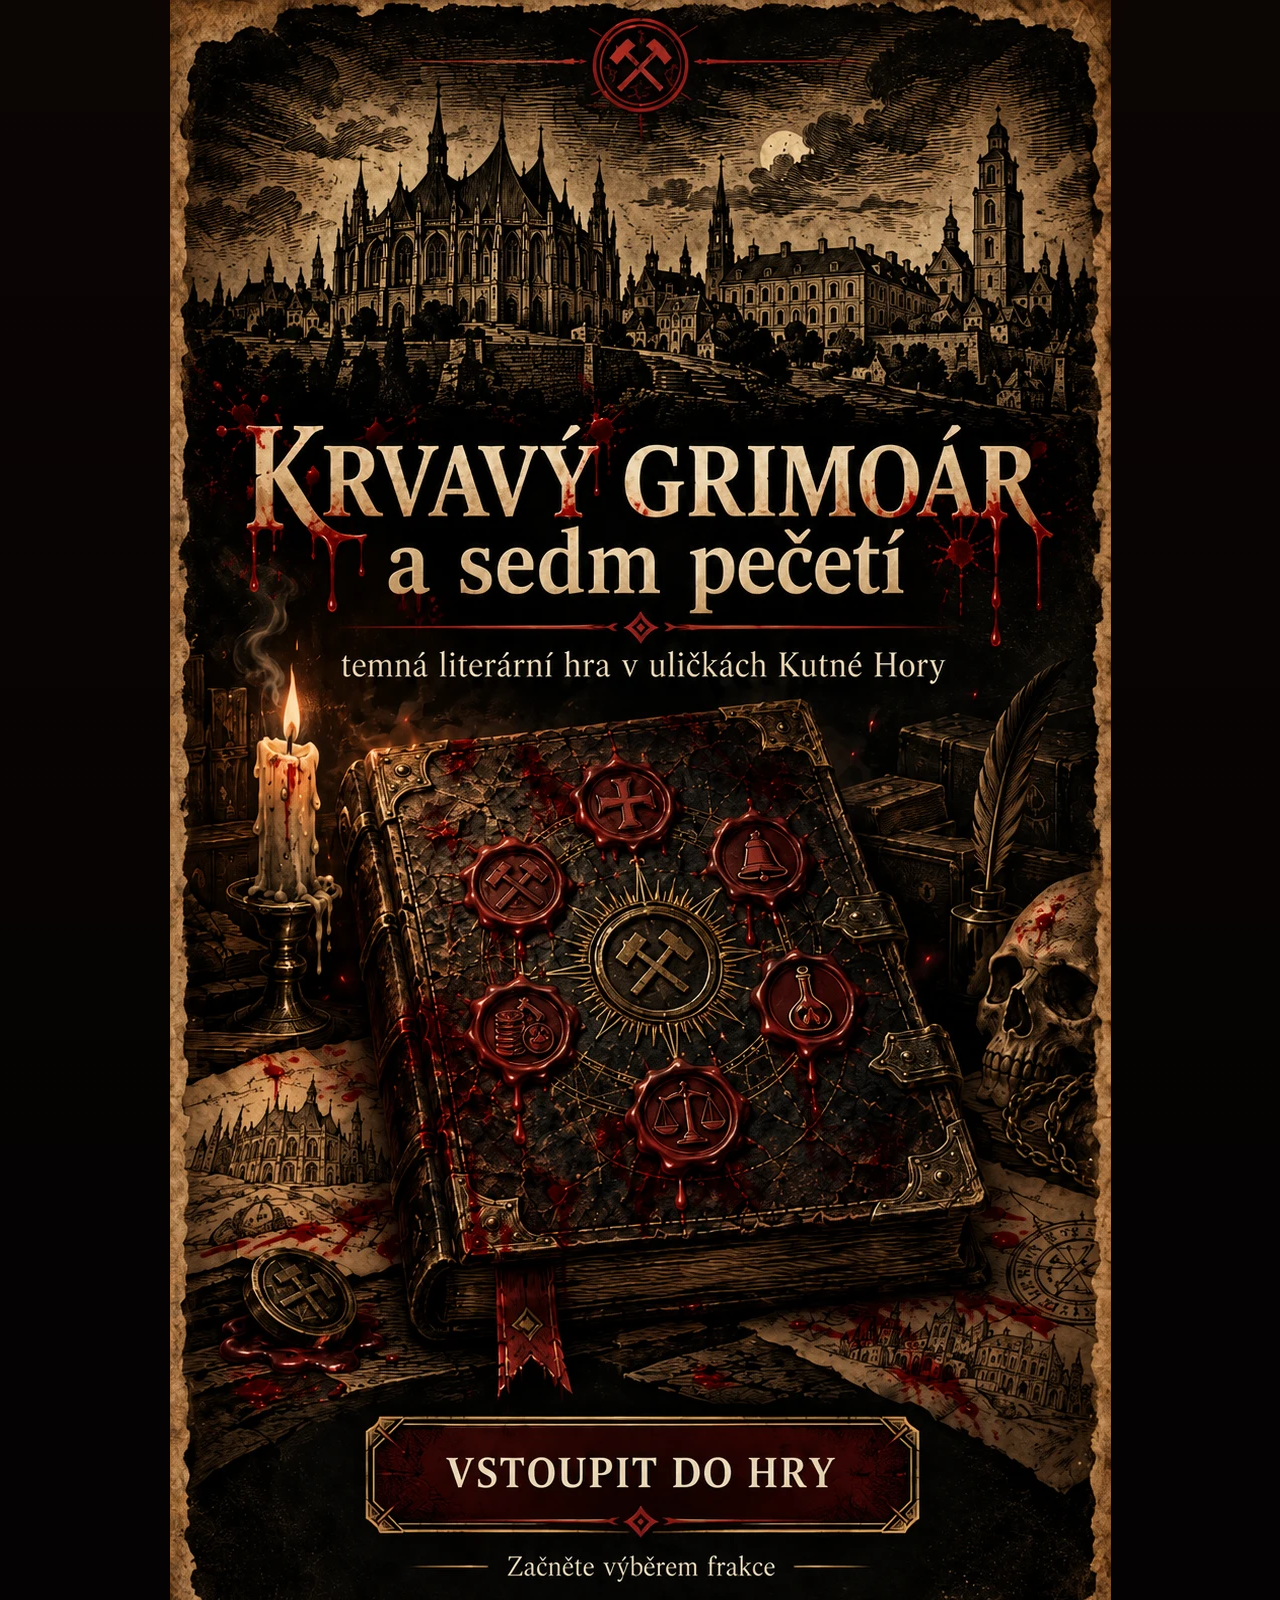
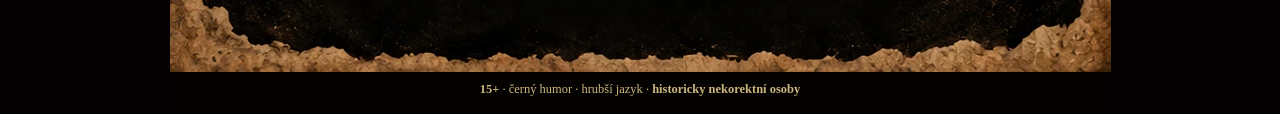
==== commit 56ad1945: "Add files via upload" ====
--- a/index.html
+++ b/index.html
@@ -3,962 +3,356 @@
 <head>
 <meta charset="utf-8">
 <meta name="viewport" content="width=device-width,initial-scale=1,maximum-scale=5,user-scalable=yes,viewport-fit=cover">
-<meta name="theme-color" content="#0c0806">
-<title>Krvavý grimoár a sedm pečetí — mobilní checkpoint v16</title>
+<meta name="theme-color" content="#070403">
+<title>Krvavý grimoár a Sedm pečetí – čistý tok v4</title>
 <style>
 :root{
-  --bg:#090604;--bg2:#140d09;--panel:#120c09;--panel2:#1e120d;
-  --ink:#ead8aa;--muted:#b9a785;--paper:#d9ba83;--paper2:#b88750;
-  --gold:#c89232;--gold2:#f1cf76;--red:#7c1815;--red2:#ae2a21;
-  --line:#6e4a26;--shadow:0 18px 50px rgba(0,0,0,.58)
+  --bg:#070403;--bg2:#120806;--gold:#c99635;--gold2:#f2d17b;--blood:#731713;--blood2:#a32720;
+  --paper:#ead8aa;--paper2:#c99c61;--ink:#2a180d;--cream:#f2dfb6;
 }
 *{box-sizing:border-box}
-html{scroll-behavior:smooth;background:#080503}
-body{margin:0;min-height:100vh;color:var(--ink);font-family:Georgia,"Times New Roman",serif;line-height:1.58;background:
-  radial-gradient(circle at 50% -10%,rgba(116,35,17,.3),transparent 34rem),
-  radial-gradient(circle at 10% 40%,rgba(111,71,25,.12),transparent 24rem),
-  linear-gradient(180deg,#120b08 0,#090604 55%,#050302 100%)}
-body:before{content:"";position:fixed;inset:0;pointer-events:none;z-index:-1;opacity:.18;background-image:
-  linear-gradient(90deg,transparent 49.7%,rgba(236,196,112,.1) 50%,transparent 50.3%),
-  radial-gradient(circle at 50% 20%,transparent 0 48%,rgba(0,0,0,.45) 75%)}
-button,input{font:inherit}button{touch-action:manipulation}
-.app{max-width:860px;margin:auto;min-height:100vh;position:relative}
-.screen{display:none;min-height:100vh;padding:26px 16px 58px}.screen.active{display:block}
-.hero{padding:0;background:#060403}.hero-art{position:relative;width:100%;max-width:760px;margin:auto}.hero-art img{display:block;width:100%;height:auto}
-.hero-hotspot{position:absolute;left:20.5%;top:84.1%;width:59%;height:7.7%;border:0;background:transparent;cursor:pointer;border-radius:6px}
-.hero-hotspot:hover,.hero-hotspot:focus-visible{outline:2px solid rgba(240,207,120,.75);outline-offset:-3px;box-shadow:0 0 28px rgba(178,42,34,.5),inset 0 0 22px rgba(240,207,120,.12)}
-.age{font-size:.78rem;text-align:center;color:#ddc897;margin:0;padding:10px 12px 18px;background:#060403}
-.topmark{text-align:center;color:var(--gold2);letter-spacing:.18em;font-size:.74rem;text-transform:uppercase;margin:8px 0 12px;font-weight:bold}
-.title{font-family:Palatino Linotype,Georgia,serif;text-transform:uppercase;text-align:center;letter-spacing:.045em;line-height:1.05;font-size:clamp(2rem,8vw,4rem);margin:8px 0;color:#f0d28d;text-shadow:0 2px 0 #48230f,0 8px 22px rgba(0,0,0,.65)}
-.subtitle{text-align:center;color:var(--muted);font-style:italic;margin:8px auto 20px;max-width:650px}.chapter{text-align:center;color:#d5a443;font-variant:small-caps;letter-spacing:.16em;margin:12px 0;font-weight:bold}.latin{text-align:center;color:#8f1c18;letter-spacing:.08em}
-.rule{height:1px;background:linear-gradient(90deg,transparent,var(--gold),transparent);margin:18px 0}
-.panel{position:relative;border:1px solid #745028;background:linear-gradient(145deg,rgba(28,16,11,.97),rgba(9,6,4,.98));box-shadow:var(--shadow),inset 0 0 34px rgba(0,0,0,.32);padding:18px;border-radius:4px}
-.panel:before{content:"";position:absolute;inset:5px;border:1px solid rgba(213,164,67,.13);pointer-events:none}
-.parchment,.story-sheet{position:relative;color:#2a190d;background:
-  radial-gradient(circle at 20% 10%,rgba(255,255,255,.18),transparent 22%),
-  radial-gradient(circle at 88% 82%,rgba(91,48,13,.15),transparent 28%),
-  linear-gradient(135deg,#e2c58f,#bd8d56);border:1px solid #76502b;box-shadow:var(--shadow),inset 0 0 54px rgba(88,45,12,.12);padding:clamp(18px,4vw,32px);border-radius:4px;text-shadow:none}
-.parchment:before,.story-sheet:before{content:"";position:absolute;inset:8px;border:1px solid rgba(72,39,18,.22);pointer-events:none}
-.story-sheet p{margin:0 0 1em}.story-sheet .dropcap:first-letter{float:left;font-size:4.25rem;line-height:.78;padding:.13em .12em 0 0;color:#8f1919;font-weight:bold}
-.button{display:block;width:100%;border:1px solid #a16f28;background:linear-gradient(#81251e,#4d100d);color:#f4d998;text-transform:uppercase;letter-spacing:.07em;font-weight:bold;padding:14px 16px;margin-top:16px;cursor:pointer;border-radius:3px;box-shadow:inset 0 0 0 1px rgba(240,202,111,.18),0 8px 20px rgba(0,0,0,.35)}
-.button:hover{filter:brightness(1.1)}.button.gold{background:linear-gradient(#a97829,#6e4514);color:#fff1c6}.button.ghost{background:#14100c;color:#d9c596;border-color:#6b4b2b}.button.small{width:auto;display:inline-block;margin:8px 4px 0;padding:9px 12px}.button:focus-visible,input:focus-visible{outline:2px solid var(--gold2);outline-offset:2px}
-.back{display:inline-flex;gap:6px;align-items:center;color:#d6ad60;text-decoration:none;cursor:pointer;margin-bottom:14px}
-.faction-select-wrap{position:relative;width:100%;max-width:760px;margin:0 auto;border:1px solid #5f3b1d;box-shadow:var(--shadow);background:#070504}.faction-select-wrap img{display:block;width:100%;height:auto}.faction-hit{position:absolute;border:0;background:transparent;cursor:pointer;border-radius:8px}.faction-hit:hover,.faction-hit:focus-visible{outline:2px solid rgba(240,207,120,.8);outline-offset:-3px;box-shadow:0 0 32px rgba(178,42,34,.45),inset 0 0 24px rgba(240,207,120,.11)}
-.confirm-shell{max-width:650px;margin:0 auto;text-align:center}.confirm-frame{position:relative;border:1px solid #745028;background:linear-gradient(180deg,#130c09,#070504);padding:22px 18px 24px;box-shadow:var(--shadow)}.confirm-frame:before{content:"";position:absolute;inset:7px;border:1px solid rgba(221,172,73,.15);pointer-events:none}.confirm-emblem{width:min(60vw,310px);aspect-ratio:1;object-fit:contain;display:block;margin:8px auto 16px;filter:drop-shadow(0 16px 28px rgba(0,0,0,.75))}.confirm-name{font-family:Palatino Linotype,Georgia,serif;text-transform:uppercase;letter-spacing:.04em;color:#f0cf78;font-size:clamp(2rem,8vw,3.6rem);margin:.25rem 0 .4rem}.confirm-lead{font-size:1.05rem;color:#d8c39a;margin:0 auto 18px;max-width:520px}.confirm-field{max-width:520px;margin:20px auto 14px;text-align:left}.confirm-field label{display:block;text-align:left;color:#e6cc91;font-size:1.02rem;margin-bottom:7px}.confirm-field input,.answer{width:100%;padding:14px;background:#0a0705;border:1px solid #9b6e2f;color:#f4e4bd;border-radius:3px;font-size:1rem;box-shadow:inset 0 0 20px rgba(0,0,0,.45)}.confirm-actions{max-width:520px;margin:0 auto}
-.profile-shell{position:relative;overflow:hidden;border:1px solid #745028;background:linear-gradient(180deg,#130c09,#070504 84%);box-shadow:var(--shadow);padding:18px 18px 24px}.profile-shell:before{content:"";position:absolute;inset:7px;border:1px solid rgba(220,166,62,.15);pointer-events:none}.profile-crest{display:block;width:min(68vw,340px);aspect-ratio:1;object-fit:contain;margin:0 auto 4px;filter:drop-shadow(0 16px 30px rgba(0,0,0,.7))}.profile-name{text-align:center;color:#f1d28c;font-size:clamp(2rem,8vw,3.4rem);text-transform:uppercase;margin:0 0 10px}.profile-quote{margin:12px auto 4px;max-width:650px;text-align:center;font-size:1.18rem;font-style:italic;color:#f1dfb8}.profile-attrib{text-align:center;color:#d0ae65;font-size:.9rem;margin-bottom:20px}.eyebrow{text-transform:uppercase;letter-spacing:.14em;color:#d9a945;font-size:.78rem;font-weight:bold;margin:18px 0 8px}.profile-section{border-top:1px solid #5d4023;padding-top:8px}.invektiva{padding:10px 0;border-bottom:1px solid rgba(111,75,39,.5);color:#d7c5a4}.advantage{border:1px solid #8b6a2e;background:linear-gradient(135deg,#232316,#10120d);padding:14px;margin:14px 0;box-shadow:inset 0 0 22px rgba(0,0,0,.35)}.advantage strong{color:#e0bd5a}.advantage.spent{opacity:.58}
-.story-banner{margin:0 auto 8px;width:max-content;max-width:100%;padding:6px 30px;border-top:1px solid #a4762b;border-bottom:1px solid #a4762b;color:#d8aa4b;letter-spacing:.22em}.story-heading{text-transform:uppercase;text-align:center;color:#f0cf78;letter-spacing:.04em;font-size:clamp(2rem,7vw,3.4rem);line-height:1.05;margin:10px 0 18px}.lost-block{display:grid;grid-template-columns:100px 1fr;gap:14px;align-items:center;margin-top:14px}.lost-block img{width:100px;height:100px;object-fit:contain;border-radius:4px;filter:sepia(.2) drop-shadow(0 10px 18px rgba(0,0,0,.55))}.guide{margin-top:18px}.guide h2{text-align:center;color:#e3bd68;text-transform:uppercase;letter-spacing:.08em}.guide-grid{display:grid;grid-template-columns:repeat(2,minmax(0,1fr));gap:9px}.guide-item{border:1px solid #654722;background:#0f0a07;padding:12px;min-width:0}.guide-item b{display:block;color:#e1ba63;text-transform:uppercase;font-size:.86rem;letter-spacing:.05em;margin-bottom:4px}.guide-num{display:inline-grid;place-items:center;width:28px;height:28px;border:1px solid #b17e2b;border-radius:50%;margin-right:5px;color:#f0cc75}
-.hub-title{text-align:center;text-transform:uppercase;letter-spacing:.08em;color:#f0cc72;font-size:clamp(2.3rem,9vw,4rem);margin:4px 0 18px}.status{display:grid;grid-template-columns:1fr auto;gap:12px;align-items:center;border:1px solid #725028;background:linear-gradient(135deg,#170d09,#0b0705);padding:12px 14px;margin-bottom:14px;box-shadow:var(--shadow)}.progress{color:#e8c161;font-weight:bold;text-align:right}.timer{font-variant-numeric:tabular-nums;color:#f0c65a}.smallnote{font-size:.8rem;color:#aa9a7d}.hub-grid{display:grid;grid-template-columns:repeat(2,minmax(0,1fr));gap:11px}.parch-card{grid-column:1/-1;display:grid;grid-template-columns:88px 1fr;gap:14px;align-items:center;border:1px solid #89562b;background:linear-gradient(135deg,#2a140e,#100806);padding:10px 12px;cursor:pointer;text-align:left;color:#efdba7;box-shadow:var(--shadow)}.parch-card img{width:88px;height:88px;object-fit:cover;object-position:center;border:1px solid #7b552b;filter:sepia(.35) contrast(1.05)}.parch-card strong{display:block;color:#f1ca69;font-size:1.05rem}.parch-card.solved{border-color:#c69a3d;box-shadow:0 0 0 1px rgba(215,172,69,.24),var(--shadow)}
-.location-card{position:relative;border:1px solid #6e4c26;background:#0e0906;color:#efdba7;padding:7px;cursor:pointer;border-radius:3px;overflow:hidden;box-shadow:0 10px 24px rgba(0,0,0,.4)}.location-card img{display:block;width:100%;aspect-ratio:1/1;object-fit:contain;background:#090604}.clue-strip{display:flex;flex-wrap:wrap;justify-content:center;gap:4px;padding:8px 2px 2px;color:#dfc98f;font-size:.74rem}.clue-strip span:not(:last-child):after{content:" ·";color:#8d632b}.location-card.done{border-color:#d3a441}.done-mark{display:none;position:absolute;left:10px;top:10px;z-index:2;width:42px;height:42px;border-radius:50%;place-items:center;background:#171008;border:1px solid #e5bd55;color:#f5d66d;font-size:1.7rem;font-weight:bold}.location-card.done .done-mark{display:grid}.codebadge{display:none;position:absolute;top:10px;right:10px;background:#160e09;border:1px solid #e1b34c;color:#f2d171;padding:5px 8px;font-weight:bold;z-index:2}.location-card.done .codebadge{display:block}.location-card.last-card{grid-column:1/-1;width:calc(50% - 6px);justify-self:center}
-.nav-hero{text-align:center}.nav-hero img{display:block;width:min(500px,100%);margin:0 auto 12px;filter:drop-shadow(0 14px 26px rgba(0,0,0,.55))}.five{display:flex;flex-wrap:wrap;justify-content:center;gap:7px;margin:12px 0}.five span{border:1px solid #80582a;background:#160e0a;padding:6px 10px;font-size:.88rem;color:#e8d096}.home-direct{border:1px solid #6b4824;background:#110b08;padding:16px;margin:10px 0;color:#e4cf9c}.gps{border:1px solid #9a6b27;background:linear-gradient(180deg,#120b08,#0b0705);padding:15px;margin-top:16px;text-align:center;box-shadow:inset 0 0 32px rgba(0,0,0,.35)}.gps-help{margin-top:10px}.gps-skip,.hint-buy{border:0;background:transparent;color:#caa965;text-decoration:underline;cursor:pointer;padding:8px 4px}.task-img{display:block;width:100%;max-width:700px;margin:14px auto;border:1px solid #60401f;box-shadow:var(--shadow)}.task-panel{margin-top:14px;padding:16px;border:1px solid #63451f;background:linear-gradient(180deg,#100b08,#090604)}.task-panel>h2{text-align:center;color:#dfb55b;text-transform:uppercase;letter-spacing:.06em}.story-jump{display:block;text-align:center;color:#d8ad5d;margin-bottom:10px}.answer{text-transform:uppercase;margin-top:10px}.wrong-note{display:none;margin-top:10px;color:#e1a278}.wrong-note.show{display:block}.hint{display:none;margin-top:12px}.hint.show{display:block}.hint-actions{display:flex;flex-wrap:wrap;gap:6px;margin-top:12px}.penalty-chip{display:inline-block;border:1px solid #7a562c;background:#120c08;padding:4px 8px;color:#e0c17b;font-size:.78rem;margin-top:6px}.order{list-style:none;padding:0}.order li{display:grid;grid-template-columns:1fr auto;gap:8px;align-items:center;padding:11px;border:1px solid #684720;background:#130d09;margin:7px 0;touch-action:none;user-select:none}.order li.dragging{opacity:.45}.arrows button{background:#2a1a0e;color:#e3c57d;border:1px solid #775128;padding:7px 10px}.ignatius-grid{display:grid;grid-template-columns:1fr 1fr;gap:10px}.ignatius-grid input{width:100%;padding:12px;background:#0c0806;color:#f0dfb6;border:1px solid #76532b}.code-reveal{display:none}.code-reveal.show{display:block}.image-zoom{display:block;width:100%;padding:0;border:0;background:transparent;cursor:zoom-in}
-.seal{text-align:center}.seal-stage{max-width:680px;margin:auto;padding:18px;border:1px solid #6f4d25;background:radial-gradient(circle at 50% 28%,rgba(92,42,20,.28),transparent 44%),linear-gradient(#120b08,#070504);box-shadow:var(--shadow)}.seal img{width:min(560px,100%);display:block;margin:10px auto;filter:drop-shadow(0 20px 30px rgba(0,0,0,.7))}.code{font-size:clamp(2.8rem,12vw,4.5rem);color:#f0c65a;font-weight:bold;letter-spacing:.18em;text-align:center}.seal .code{margin:4px 0 12px}
-.fragments{display:grid;grid-template-columns:repeat(2,minmax(0,1fr));gap:9px;margin:18px 0 20px}.fragment{min-height:72px;display:flex;align-items:center;justify-content:center;text-align:center;border:1px solid #7b5629;background:radial-gradient(circle at 50% 20%,#2f1b11,#100a07 72%);color:#f0cd68;font-weight:bold;font-size:1.22rem;letter-spacing:.08em;box-shadow:inset 0 0 24px rgba(0,0,0,.5),0 8px 20px rgba(0,0,0,.3);clip-path:polygon(4% 0,96% 3%,100% 86%,91% 100%,7% 96%,0 12%)}.fragment.parch{color:#3b2410;background:linear-gradient(135deg,#dfc28d,#a87544)}.ultima-sheet{border-top:1px solid #775328;border-bottom:1px solid #775328;padding:14px 4px}.ultima-sub{text-align:center;color:#d8ad4f;font-size:1rem;letter-spacing:.12em}.go-there{text-align:center;color:#f0c65a;font-size:2.3rem;letter-spacing:.08em}.final-block{font-size:1.04rem}.final-block strong{color:#f0cd68}.resultbox{border:1px solid #82622b;background:#100b08;padding:14px;margin:18px 0}.result-main{display:grid;grid-template-columns:1fr auto;gap:8px;border-top:1px solid #4e3923;padding-top:9px;margin-top:9px}.big-result{font-size:1.35rem;color:#f0cf72}
-.lightbox{display:none;position:fixed;inset:0;z-index:999;background:rgba(0,0,0,.94);padding:22px;align-items:center;justify-content:center}.lightbox.show{display:flex}.lightbox img{max-width:96vw;max-height:90vh;object-fit:contain}.lightbox-close{position:absolute;right:18px;top:12px;background:#140c08;color:#f0d69b;border:1px solid #86602b;width:46px;height:46px;font-size:2rem}
-.test-badge{display:none;position:fixed;z-index:1000;left:7px;top:7px;background:#140c08;border:1px solid #b8862f;color:#f0d06e;padding:4px 7px;font:700 11px/1.2 Georgia,serif;letter-spacing:.08em}.test-tools{display:none;margin:8px 0 14px;border:1px dashed #8f6c32;padding:8px;text-align:center}.test-tools .button{margin:4px 0;background:#2b1c10}.test-on .test-badge,.test-on .test-tools{display:block}
-@media(min-width:650px){.screen{padding:38px 28px 72px}.guide-grid{grid-template-columns:repeat(5,minmax(0,1fr))}.lost-block{grid-template-columns:120px 1fr}.lost-block img{width:120px;height:120px}.profile-shell{padding:26px 28px 30px}.fragments{grid-template-columns:repeat(4,minmax(0,1fr))}.location-card.last-card{width:calc(50% - 6px)}}
-@media(max-width:430px){.screen{padding-left:12px;padding-right:12px}.clue-strip{font-size:.7rem}.parch-card{grid-template-columns:72px 1fr}.parch-card img{width:72px;height:72px}.ignatius-grid{grid-template-columns:1fr}.location-card.last-card{width:calc(50% - 6px)}}
-
-/* =============================================================
-   GRAPHIC PASS v8 — approved Gothic / parchment visual language
-   Live HTML remains interactive; artwork stays as separate assets.
-   ============================================================= */
-:root{
-  --black:#070403; --black2:#0d0705; --charcoal:#15100c;
-  --parch:#e4c991; --parch-deep:#bd8d53; --parch-ink:#2b180c;
-  --gold:#c99435; --gold-bright:#f0ce78; --gold-dark:#6e4416;
-  --blood:#721814; --blood2:#a5251d; --blood3:#3e0908;
-}
-body{
-  background:
-    radial-gradient(ellipse at 50% -8%,rgba(125,20,14,.26) 0,rgba(55,8,6,.08) 31rem,transparent 56rem),
-    repeating-radial-gradient(circle at 10% 20%,rgba(255,255,255,.017) 0 1px,transparent 1px 4px),
-    linear-gradient(180deg,#0c0604 0%,#050302 55%,#090402 100%);
-  color:#ead8aa;
-}
-.app{max-width:780px}
-.screen:not(.hero){
-  position:relative;
-  isolation:isolate;
-  background:
-    linear-gradient(90deg,rgba(158,102,34,.08),transparent 6%,transparent 94%,rgba(158,102,34,.08)),
-    radial-gradient(circle at 50% 0,rgba(113,19,15,.18),transparent 32rem);
-}
-.screen:not(.hero):before{
-  content:"";position:absolute;z-index:-1;inset:10px 8px 24px;pointer-events:none;
-  border:1px solid rgba(196,141,48,.48);
-  box-shadow:inset 0 0 0 5px rgba(7,4,3,.78),inset 0 0 0 6px rgba(104,67,26,.48),0 18px 52px rgba(0,0,0,.4);
-  clip-path:polygon(14px 0,calc(100% - 14px) 0,100% 14px,100% calc(100% - 14px),calc(100% - 14px) 100%,14px 100%,0 calc(100% - 14px),0 14px)
-}
-.screen:not(.hero):after{
-  content:"◆";position:absolute;z-index:0;left:50%;top:12px;transform:translateX(-50%);
-  color:#8f1b17;font-size:15px;text-shadow:-44px 0 #8f1b17,44px 0 #8f1b17;pointer-events:none
-}
-.back{position:relative;z-index:2;color:#e5bd6d;font-size:.98rem;padding:7px 3px;text-shadow:0 2px 8px #000}
-.topmark,.chapter{color:#e9bd58;text-shadow:0 2px 10px #000}
-.title,.hub-title,.story-heading,.profile-name,.confirm-name{
-  color:#f2d58d;text-shadow:0 2px 0 #4a210d,0 8px 25px #000,0 0 1px #fff;
-}
-.title:after,.hub-title:after,.profile-name:after,.confirm-name:after{
-  content:"";display:block;width:min(320px,74%);height:11px;margin:8px auto 0;
-  background:linear-gradient(90deg,transparent,#9c211c 25%,#d7a346 49%,#9c211c 73%,transparent)
-}
-.button{
-  min-height:52px;border:1px solid #d0a149;border-radius:2px;
-  background:linear-gradient(180deg,#8f271f 0,#631510 50%,#3d0c09 100%);
-  color:#ffe6a7;box-shadow:inset 0 0 0 2px rgba(24,7,5,.55),inset 0 0 0 3px rgba(237,190,89,.13),0 9px 20px rgba(0,0,0,.48);
-  text-shadow:0 2px 0 #3b100a
-}
-.button.gold{background:linear-gradient(180deg,#bd8a34,#94631f 52%,#6c4214);color:#fff2c5}
-.button.ghost{background:linear-gradient(#111,#080604);border-color:#99702f}
-.button.small{min-height:0}
-.panel,.gps,.task-panel,.status,.resultbox{
-  border:1px solid #a2732d;background:linear-gradient(145deg,rgba(22,13,9,.98),rgba(7,4,3,.99));
-  box-shadow:inset 0 0 0 4px rgba(8,5,3,.78),inset 0 0 0 5px rgba(166,112,39,.12),0 13px 30px rgba(0,0,0,.48)
-}
-.parchment,.story-sheet{
-  background:
-    radial-gradient(circle at 16% 10%,rgba(255,250,218,.45),transparent 18%),
-    radial-gradient(circle at 88% 82%,rgba(100,56,15,.19),transparent 32%),
-    repeating-linear-gradient(0deg,rgba(95,51,13,.02) 0 1px,transparent 1px 5px),
-    linear-gradient(135deg,#ead39e,#c79a61 58%,#b57e47);
-  color:#2a170b;border-color:#7d4d22;border-radius:0;
-  box-shadow:0 14px 32px rgba(0,0,0,.48),inset 0 0 32px rgba(92,45,10,.13)
-}
-.parchment:after,.story-sheet:after{
-  content:"";position:absolute;inset:2px;pointer-events:none;
-  background:linear-gradient(90deg,rgba(99,48,12,.13),transparent 8%,transparent 92%,rgba(99,48,12,.13));mix-blend-mode:multiply
-}
-/* Confirmation */
-.confirm-shell{max-width:720px}
-.confirm-frame{
-  overflow:hidden;border:1px solid #a2712c;border-radius:0;
-  background:
-    radial-gradient(circle at 50% 28%,rgba(118,17,14,.2),transparent 26rem),
-    linear-gradient(180deg,#130a07 0,#060403 100%);
-  padding:30px 22px 32px
-}
-.confirm-frame:after{content:"";position:absolute;inset:12px;border:1px solid rgba(220,170,67,.28);pointer-events:none}
-.confirm-emblem{width:min(72vw,390px);filter:drop-shadow(0 18px 30px #000)}
-.confirm-field{padding:13px 14px 15px;background:linear-gradient(135deg,#dfc28e,#b97e46);border:1px solid #7a4b23;color:#2a170b;box-shadow:0 10px 24px #0008}
-.confirm-field label{color:#2b180b;text-align:center;text-transform:uppercase;letter-spacing:.07em}
-.confirm-field input{background:#090604;color:#f5e5b9;border:1px solid #b27e32}
-/* Faction profile */
-.profile-shell{
-  max-width:720px;margin:auto;overflow:hidden;padding:30px 24px 30px;
-  background:
-    radial-gradient(circle at 50% 23%,rgba(112,18,14,.35),transparent 19rem),
-    linear-gradient(180deg,#130a07,#050302 78%);border-color:#a4742f
-}
-.profile-shell:after{content:"KRVAVÝ GRIMOÁR  ·  SEDM PEČETÍ";display:block;position:absolute;left:0;right:0;top:8px;text-align:center;color:#b98d43;font-size:.64rem;letter-spacing:.24em;pointer-events:none}
-.profile-crest{width:min(76vw,390px);margin-top:12px;filter:drop-shadow(0 18px 34px #000)}
-.profile-quote{position:relative;margin:18px auto 5px;padding:18px 22px;border-top:1px solid #9b2a1d;border-bottom:1px solid #9b2a1d;font-size:clamp(1.05rem,3.9vw,1.35rem);color:#f1deb5}
-.profile-quote:before{content:"“";position:absolute;left:3px;top:-9px;color:#c99a42;font-size:2.2rem}
-.profile-attrib{font-style:italic;color:#d0af6e;margin-bottom:24px}
-.profile-section{position:relative;margin-top:12px;padding:16px 17px 17px;border:1px solid #7e5125;background:linear-gradient(135deg,#e0c38d,#b9824d);color:#28170c;box-shadow:0 12px 25px #0008;text-shadow:none}
-.profile-section .eyebrow{margin:0 0 10px;color:#7c1a16;font-size:1rem;letter-spacing:.08em;text-align:left}
-.invektiva{color:#28170c;border-color:rgba(83,44,16,.28);padding:9px 0}
-.profile-section .advantage{margin:0;border:1px solid #7a1b15;background:linear-gradient(135deg,#681713,#240706);color:#f2ddb0;box-shadow:inset 0 0 22px #0005}
-/* Legend */
-#legend{padding-top:38px}
-#legend .story-banner{font-size:.82rem;color:#f0c35d;background:#0b0604;border:1px solid #8d5e28;box-shadow:0 8px 22px #0008}
-#legend .story-heading{font-size:clamp(2.3rem,9vw,4rem);margin-top:12px}
-#legend .story-sheet{border-width:1px;padding:clamp(22px,5vw,38px)}
-#legend .story-sheet h3{color:#7f1814;text-align:center;font-size:1.35rem}
-#legend .latin{color:#861c16}
-.lost-block{border-color:#a06d2d;background:linear-gradient(135deg,#1c0d08,#070403);padding:13px}
-.lost-block img{object-fit:contain;background:#d7b47d;border:0;filter:sepia(.2) contrast(1.06) drop-shadow(0 9px 15px #000)}
-.lost-block .eyebrow{font-size:1rem;color:#f1c865}
-.guide{border-color:#8c612c}.guide h2{font-size:1.35rem}.guide-item{background:linear-gradient(180deg,#16100c,#080504);border-color:#7f5728;box-shadow:inset 0 0 18px #0008}.guide-num{background:#711914;color:#f2d17b}
-/* Hub */
-#hub{padding-top:34px;background:
-  radial-gradient(circle at 83% 2%,rgba(142,15,13,.34),transparent 16rem),
-  radial-gradient(circle at 8% 1%,rgba(142,15,13,.2),transparent 13rem)}
-.hub-title{font-size:clamp(2.6rem,10vw,4.2rem);margin-bottom:18px}
-.status{position:relative;padding:15px 17px;border-color:#bd8c33;background:linear-gradient(110deg,#150b07,#060403)}
-.status:before{content:"";position:absolute;inset:4px;border:1px solid rgba(215,165,70,.19);pointer-events:none}
-.parch-card{border:1px solid #a96b2d;background:linear-gradient(100deg,#2b100b,#52130f 58%,#160907);padding:12px 14px;box-shadow:0 13px 28px #0009}
-.parch-card img{width:92px;height:92px;object-fit:contain;background:#d4b378;border:0;padding:3px;filter:sepia(.35) contrast(1.08)}
-.parch-card strong{font-size:1.18rem;letter-spacing:.03em}
-.location-card{padding:7px;border:1px solid #b5832e;border-radius:0;background:#090604;box-shadow:0 12px 28px #000a,inset 0 0 0 3px #090604,inset 0 0 0 4px rgba(210,161,59,.15)}
-.location-card:hover{transform:translateY(-1px);filter:brightness(1.04)}
-.location-card img{background:#0a0705;aspect-ratio:1/1;object-fit:contain}
-.clue-strip{border-top:1px solid #6d451e;padding:9px 5px 5px;color:#efd79c;font-size:.79rem;background:linear-gradient(#100a07,#090604)}
-.done-mark{background:#120d07;border-color:#f1cc57;box-shadow:0 0 16px #d99a2f55}
-.codebadge{background:#0c0705;border-color:#e2b545;color:#f6d776}
-/* location / GPS */
-#nav,#gpsok,#task{padding-top:22px}
-.nav-hero{position:relative;padding:8px;margin:0 auto 10px;max-width:600px}
-.nav-hero:before{content:"";position:absolute;inset:0;border:1px solid #8b6128;clip-path:polygon(16px 0,calc(100% - 16px) 0,100% 16px,100% calc(100% - 16px),calc(100% - 16px) 100%,16px 100%,0 calc(100% - 16px),0 16px);pointer-events:none}
-.nav-hero img{width:min(560px,100%);margin:auto;filter:drop-shadow(0 16px 28px #000)}
-.five{gap:8px;margin:14px 0 18px}
-.five span{border:1px solid #a8742c;background:#100a07;color:#f0d89f;padding:7px 11px;box-shadow:inset 0 0 14px #0009}
-.home-direct{border:1px solid #845729;background:linear-gradient(135deg,#180e09,#0a0604);padding:18px;color:#edd8aa;box-shadow:0 10px 25px #0007}
-.gps{padding:20px 17px 18px;border-color:#b98331}
-.gps>b{display:block;font-size:1.45rem;color:#f2d287;margin-bottom:6px}
-.gps .button.gold{font-size:1.08rem}
-.gps-skip{color:#c9ab72;font-size:.85rem}
-/* Tasks */
-#taskContent>.chapter{font-size:clamp(1.55rem,6vw,2.45rem);line-height:1.08;color:#f0c76b;margin:12px 0 16px}
-.task-panel{padding:18px 16px 20px;border-color:#9a6b2b}
-.task-panel>h2{color:#efc867;font-size:1.25rem}
-.task-panel .story-sheet{margin:-5px -2px 16px}
-.story-jump{display:inline-block;border-bottom:1px solid #af7e33;padding-bottom:3px}
-.answer,.ignatius-grid input{border-color:#b27f32;background:#090604;color:#f6e3b6;box-shadow:inset 0 0 18px #0009}
-.hint-buy{color:#e0bd73}
-.hint.show{box-shadow:0 12px 24px #0007}
-.order li{border-color:#89602d;background:linear-gradient(90deg,#190f0a,#0c0705)}
-/* Seal */
-#seal{padding-top:40px;background:radial-gradient(circle at 50% 34%,rgba(132,38,19,.2),transparent 24rem)}
-.seal-stage{max-width:700px;border-color:#9b6c2d;background:radial-gradient(circle at 50% 36%,rgba(117,26,17,.24),transparent 24rem),linear-gradient(#0c0705,#030202);padding:26px 20px 30px}
-.seal-stage .title{font-size:clamp(2.3rem,9vw,4rem)!important;line-height:1.02}
-.seal img{width:min(590px,95%);filter:drop-shadow(0 22px 30px #000)}
-.seal .code{font-size:clamp(3.5rem,16vw,6rem);color:#f2ca58;text-shadow:0 3px 0 #4b210b,0 8px 20px #000}
-/* Parchment */
-#parchment .task-img{max-width:620px;background:#d6b37b;padding:5px}
-#parchment>.parchment{font-size:clamp(1rem,4vw,1.28rem)!important}
-/* Ultima */
-#ultima{padding-top:44px;background:radial-gradient(circle at 80% 1%,rgba(144,17,14,.36),transparent 18rem),radial-gradient(circle at 20% 0,rgba(100,12,10,.22),transparent 20rem)}
-#ultima>.chapter{font-size:1rem}
-#ultima>.title{font-size:clamp(2.3rem,9vw,4.1rem)!important}
-.ultima-sheet{position:relative;margin-top:12px;padding:22px 18px;border:1px solid #9b6a2d;background:linear-gradient(180deg,#110907,#070403)}
-.ultima-sheet:before{content:"";position:absolute;inset:7px;border:1px solid rgba(213,164,69,.18);pointer-events:none}
-.ultima-sub{font-size:1.1rem;color:#efc668}
-.fragments{gap:10px}
-.fragment{min-height:78px;border-color:#bc8532;background:radial-gradient(circle at 45% 34%,#5b1913 0,#2a0908 38%,#0c0604 72%);color:#f4cf69;border-radius:50% 44% 48% 46%;clip-path:none;box-shadow:inset 0 0 0 3px #711611,inset 0 0 0 5px rgba(237,192,91,.18),0 8px 16px #000a}
-.fragment.parch{border-radius:3px;background:linear-gradient(135deg,#e3c78f,#aa7846);color:#2d190c;box-shadow:0 8px 17px #0008}
-.go-there{font-size:clamp(2.2rem,9vw,3.6rem);text-shadow:0 3px 12px #000}
-#finalgps{padding-top:100px;text-align:center;background:radial-gradient(circle at 50% 18%,rgba(115,21,15,.24),transparent 20rem)}
-#finalgps .gps{max-width:620px;margin:20px auto}
-/* Finale */
-#finale{padding-top:42px;background:radial-gradient(circle at 50% 2%,rgba(127,17,14,.32),transparent 26rem)}
-#finale>.chapter{font-size:1rem}
-#finale>.title{font-size:clamp(2.5rem,10vw,4.2rem)!important}
-#finale .final-block{position:relative;color:#2a180c;background:linear-gradient(135deg,#ead39c,#c18f56);border:1px solid #835025;padding:clamp(22px,5vw,38px);box-shadow:0 18px 40px #000a;text-shadow:none}
-#finale .final-block:before{content:"";position:absolute;inset:8px;border:1px solid rgba(90,49,18,.26);pointer-events:none}
-#finale .final-block h2{color:#711713!important}
-#finale .final-block .panel{color:#f2ddb2;background:linear-gradient(135deg,#220d09,#070403);border-color:#8c5f29}
-.resultbox{position:relative;margin:22px 0 0;padding:18px;border-color:#bd8a35;background:linear-gradient(145deg,#120a07,#050302)}
-.resultbox>b:first-child{display:block;text-align:center;color:#f1ca63;text-transform:uppercase;letter-spacing:.11em;font-size:1.2rem;margin-bottom:12px}
-.result-main{gap:10px;border-color:#624522}.big-result{color:#f3ce6c;font-size:1.45rem}
-/* Test mode should stay discreet */
-.test-badge{background:#090604!important;color:#f0cc68!important;border-color:#8b632a!important;box-shadow:0 4px 12px #0009}
-.test-tools{background:#0b0705;border-color:#755425}
-@media(max-width:560px){
-  .screen:not(.hero){padding:26px 11px 56px}
-  .screen:not(.hero):before{inset:6px 4px 16px}
-  .confirm-frame,.profile-shell{padding-left:13px;padding-right:13px}
-  .profile-section{padding:14px 12px}
-  .profile-crest{width:min(86vw,350px)}
-  .guide-grid{grid-template-columns:1fr 1fr}
-  .hub-grid{gap:8px}
-  .location-card{padding:5px}
-  .clue-strip{font-size:.66rem;line-height:1.25;padding-left:1px;padding-right:1px}
-  .parch-card{grid-template-columns:76px 1fr;padding:9px}.parch-card img{width:76px;height:76px}
-  .five{gap:5px}.five span{font-size:.8rem;padding:6px 8px}
-  .task-panel{padding:14px 11px}
-  .story-sheet{padding:20px 17px}
-  .fragments{grid-template-columns:repeat(2,minmax(0,1fr))}
-}
-@media(min-width:720px){
-  .screen:not(.hero){padding:44px 34px 76px}
-  .hub-grid{gap:14px}
-  .clue-strip{font-size:.82rem}
-}
-
-
-/* === v9 VISUAL: approved mockups are now real assets, not only CSS inspiration === */
-.screen-art-header{display:block;width:100%;max-width:760px;height:auto;margin:0 auto 18px;border:1px solid #7a5126;box-shadow:0 18px 40px #000b}
-#legend{padding-top:0}
-#hub{padding-top:0}
-#ultima{padding-top:0}
-
-/* Confirmation screen uses the approved faction artwork as the actual visual layer.
-   Only the editable team name and click targets remain live HTML. */
+html,body{margin:0;min-height:100%;background:#050302;color:#ead7aa;font-family:Georgia,"Times New Roman",serif}
+body{background:radial-gradient(circle at 50% -12%,rgba(123,25,17,.23),transparent 34rem),linear-gradient(#0b0504,#040202 75%)}
+button,input{font:inherit}
+button{touch-action:manipulation}
+.app{width:min(100%,941px);margin:0 auto;min-height:100vh;background:#050302}
+.screen{display:none;min-height:100vh;position:relative}.screen.active{display:block}
+.screen.padded{padding:18px 14px 42px}
+.art{position:relative;width:100%;margin:0 auto}.art>img{display:block;width:100%;height:auto}
+.hot{position:absolute;border:0;background:transparent;cursor:pointer;z-index:3}
+.hot:focus-visible{outline:2px solid rgba(242,209,123,.85);outline-offset:-3px}
+.backline{display:inline-flex;align-items:center;gap:7px;color:#e1b95f;text-decoration:none;margin:4px 0 14px;cursor:pointer;font-weight:700}
+
+/* title */
+#title .hot-enter{left:20.5%;top:84.1%;width:59%;height:7.7%}
+.age{text-align:center;padding:10px 12px 17px;font-size:.78rem;color:#ccb780;background:#050302}
+
+/* faction select */
+#faction .art{max-width:760px}
+.faction-hit{position:absolute;border:0;background:transparent;cursor:pointer;border-radius:8px}
+.faction-hit:focus-visible{outline:2px solid #efd174;outline-offset:-3px}
+
+/* confirm */
 #confirm{padding:0;background:#050302}
-.confirm-shell.confirm-art-shell{max-width:760px;margin:0 auto;padding:0}
-.confirm-art-wrap{position:relative;width:100%;margin:0 auto;background:#050302;box-shadow:0 24px 60px #000c}
-.confirm-art-wrap>img{display:block;width:100%;height:auto}
-.confirm-live-input{position:absolute;left:14.8%;top:57.65%;width:70.4%;height:5.25%;margin:0;padding:0 2.8%;border:1px solid #bc8735;background:#090604;color:#f4e3b7;font-family:Georgia,"Times New Roman",serif;font-size:clamp(.9rem,3.2vw,1.35rem);box-shadow:inset 0 0 18px #000;border-radius:2px;z-index:3}
-.confirm-live-input::placeholder{color:#b9a98c;opacity:.9}
-.confirm-art-hotspot{position:absolute;left:13%;width:74%;border:0;background:transparent;cursor:pointer;z-index:4;border-radius:5px}
-.confirm-art-hotspot.confirm-go{top:71.55%;height:7.35%}
-.confirm-art-hotspot.confirm-back{top:80.65%;height:6.1%;left:22%;width:56%}
-.confirm-art-hotspot:hover,.confirm-art-hotspot:focus-visible{outline:2px solid rgba(245,207,104,.82);outline-offset:-3px;box-shadow:0 0 28px rgba(190,32,24,.46),inset 0 0 25px rgba(255,218,122,.12)}
-.confirm-mobile-back{display:none}
-
-/* Make live content feel like the approved illuminated manuscript screens. */
-.profile-shell,.task-panel,.gps,.seal-stage,.resultbox,.ultima-sheet{border-width:1px;box-shadow:0 18px 42px #000a,inset 0 0 0 4px #080403,inset 0 0 0 5px rgba(209,156,61,.16)}
-.profile-shell{background:radial-gradient(circle at 50% 22%,rgba(136,19,15,.4),transparent 22rem),linear-gradient(180deg,#160b08,#050302 78%)}
-.profile-shell:before{inset:10px;border-color:rgba(228,179,73,.28)}
-.profile-name{font-size:clamp(2.4rem,9vw,4rem);text-shadow:0 3px 0 #4b210d,0 10px 28px #000}
-.profile-crest{width:min(84vw,430px)}
-.profile-section{border:1px solid #98662d;background:linear-gradient(135deg,#e6cd98,#b9824c);box-shadow:0 14px 28px #0009}
-.profile-section .eyebrow{font-size:1.05rem}
-.profile-quote{font-size:clamp(1.14rem,4.1vw,1.45rem)}
-
-/* Hub = approved 2-column mobile board with strong card frames. */
-#hub .status{margin-top:4px}
-.hub-grid{max-width:760px;margin:0 auto}
-.location-card{background:#070403;border-color:#c18a31}
-.location-card img{padding:3px;background:radial-gradient(circle,#28110d 0,#080403 68%)}
-.parch-card{background:linear-gradient(100deg,#24100b,#5b130f 55%,#160806);border-color:#c48a31}
-
-/* GPS and task screens: larger art, quieter chrome. */
-.nav-hero{max-width:650px}.nav-hero img{width:min(620px,100%)}
-#nav .five span{font-size:clamp(.78rem,3vw,.98rem)}
-#taskContent>.chapter{font-size:clamp(1.75rem,7vw,2.7rem)}
-
-@media(max-width:560px){
-  #confirm{padding:0}
-  .confirm-live-input{left:14.4%;width:71.2%;top:57.7%;height:5.35%;font-size:4.1vw}
-  .screen-art-header{border-left:0;border-right:0}
-}
-
-
-/* === V10 FACTION BLOCK: approved visual language === */
-#confirm{background:#050302;padding:0}
-.confirm-shell.confirm-art-shell{max-width:760px;margin:0 auto;padding:0}
-.confirm-art-wrap{position:relative;width:100%;background:#050302;box-shadow:0 24px 70px #000d}
-.confirm-art-wrap>img{display:block;width:100%;height:auto}
-.confirm-live-input{position:absolute;left:16.1%;top:57.05%;width:67.9%;height:5.35%;box-sizing:border-box;padding:0 2.4%;border:0;background:#090604;color:#f4e3b7;font-family:Georgia,"Times New Roman",serif;font-size:clamp(.9rem,3.05vw,1.34rem);box-shadow:inset 0 0 20px #000;border-radius:0;z-index:5}
-.confirm-live-input::placeholder{color:#bfb095;opacity:.9}
-.confirm-art-hotspot{position:absolute;border:0;background:transparent;cursor:pointer;z-index:6;border-radius:5px}
-.confirm-art-hotspot.confirm-go{left:13.4%;top:70.55%;width:73.2%;height:6.8%}
-.confirm-art-hotspot.confirm-back{left:22.2%;top:79.2%;width:55.6%;height:5.7%}
-.confirm-art-hotspot:hover{background:radial-gradient(ellipse at center,rgba(255,215,108,.08),transparent 72%)}.confirm-art-hotspot:focus-visible{outline:0;background:radial-gradient(ellipse at center,rgba(255,215,108,.12),transparent 72%)}
-
-.faction-profile-screen{padding-top:0;background:#050302}
-.profile-gothic{position:relative;max-width:760px;margin:0 auto;overflow:hidden;min-height:100vh;padding:34px 8.5% 58px;background:#070403 url('assets/profile_frame.webp') center top/100% 100% no-repeat;box-shadow:0 24px 70px #000e;color:#ecd9ad;text-align:center}
-.profile-gothic:before{content:"";position:absolute;inset:0;background:radial-gradient(circle at 50% 27%,rgba(133,17,14,.34),transparent 26%),linear-gradient(180deg,transparent 0 70%,rgba(0,0,0,.25));pointer-events:none}
-.profile-gothic>*{position:relative;z-index:1}
-.profile-brand{font-family:Georgia,"Times New Roman",serif;color:#d9b566;letter-spacing:.12em;font-size:clamp(.82rem,2.7vw,1.02rem);font-variant:small-caps;margin:0 0 20px;text-shadow:0 2px 7px #000}
-.profile-brand span{display:block;letter-spacing:.28em;font-size:.72em;margin-top:3px;color:#c49c55}
-.profile-kicker{display:inline-block;padding:4px 18px 6px;border-top:1px solid #9f742f;border-bottom:1px solid #7f1b16;color:#e1c57f;letter-spacing:.14em;font-size:.76rem;font-weight:700;text-transform:uppercase}
-.profile-name{font-family:Georgia,"Times New Roman",serif;text-transform:uppercase;color:#f2d28b;font-size:clamp(2.45rem,9.5vw,4.35rem);line-height:.98;margin:14px 0 16px;text-shadow:0 3px 0 #4d1c0d,0 9px 28px #000}
-.profile-name:after{content:"";display:block;width:46%;height:3px;margin:14px auto 0;background:linear-gradient(90deg,transparent,#9f1c17,#d7a346,#9f1c17,transparent)}
-.profile-emblem-wrap{width:min(76vw,430px);aspect-ratio:1;margin:0 auto 14px;display:grid;place-items:center;border-radius:50%;background:radial-gradient(circle,#54100d 0 30%,#170706 64%,transparent 66%);box-shadow:0 0 0 1px rgba(218,165,63,.35),0 0 42px rgba(137,18,14,.24),inset 0 0 30px #000}
-.profile-crest{width:91%;height:91%;object-fit:contain;margin:0;filter:drop-shadow(0 18px 30px #000)}
-.profile-quote{max-width:620px;margin:18px auto 6px;padding:18px 7%;font-family:Georgia,"Times New Roman",serif;font-size:clamp(1.08rem,4.2vw,1.42rem);font-style:italic;line-height:1.45;color:#f1deba;border-top:1px solid #8d1a15;border-bottom:1px solid #8d1a15;background:linear-gradient(90deg,transparent,rgba(20,8,5,.74) 12% 88%,transparent);quotes:none}
-.profile-quote:before{content:"“";color:#d19b3d;font-size:2.2rem;vertical-align:-.35em;margin-right:.1em}
-.profile-attrib{max-width:580px;margin:0 auto 22px;color:#d8b66e;font-family:Georgia,"Times New Roman",serif;font-style:italic;line-height:1.35;font-size:clamp(.82rem,3vw,1rem)}
-.profile-parchment{position:relative;text-align:left;margin:18px auto;padding:22px 22px 21px;color:#28170c;text-shadow:none;background:linear-gradient(135deg,#efd9a8,#c79458 58%,#a96e38);border:1px solid #6f421e;box-shadow:0 12px 28px #000b,inset 0 0 24px rgba(91,49,18,.16);clip-path:polygon(1.2% 2.8%,4.4% 1.2%,8.5% 2.2%,13% 1.1%,18% 2.6%,23% 1.5%,28% 2.2%,34% 1%,40% 2.2%,46% 1.2%,53% 2.3%,59% 1.1%,66% 2.1%,72% 1.2%,78% 2.3%,84% 1.1%,91% 2.1%,97.8% 1.1%,99% 5%,98.3% 14%,99.1% 22%,98.2% 31%,99% 40%,98.2% 50%,99% 61%,98.1% 70%,99% 80%,98.1% 90%,99% 97%,95% 98.5%,89% 97.8%,82% 99%,75% 98%,68% 99%,60% 97.8%,53% 99%,46% 98%,39% 99%,31% 97.8%,24% 99%,17% 98%,10% 99%,3% 97.8%,1% 94%,1.8% 84%,.9% 73%,1.8% 62%,.9% 51%,1.7% 40%,.9% 30%,1.8% 19%,.8% 9%)}
-.profile-parchment:before{content:"";position:absolute;inset:8px;border:1px solid rgba(103,54,24,.35);pointer-events:none}
-.profile-parchment h2{position:relative;margin:0 0 13px;color:#7f1814;font-family:Georgia,"Times New Roman",serif;font-size:clamp(1.08rem,4vw,1.42rem);letter-spacing:.025em;text-align:center}
-.profile-parchment p{position:relative;margin:.72em 0;line-height:1.46;font-size:clamp(.96rem,3.4vw,1.08rem)}
-.profile-parchment p+p{padding-top:12px;border-top:1px solid rgba(116,61,26,.24)}
-.profile-adv-card{position:relative;margin:18px auto 24px;padding:18px 20px;border:1px solid #9b6a2d;background:radial-gradient(circle at 12% 30%,rgba(153,33,26,.35),transparent 14rem),linear-gradient(135deg,#3a0b08,#160605 64%,#070302);box-shadow:0 12px 28px #000b,inset 0 0 28px rgba(0,0,0,.35);text-align:left}
-.profile-adv-card:before,.profile-adv-card:after{content:"✦";position:absolute;top:15px;color:#d8ab4b;font-size:1rem}.profile-adv-card:before{left:14px}.profile-adv-card:after{right:14px}
-.profile-adv-label{text-align:center;color:#f0cf78;font-family:Georgia,"Times New Roman",serif;font-size:clamp(1.08rem,4vw,1.36rem);font-weight:700;letter-spacing:.07em;margin-bottom:10px}
-.profile-adv-text{color:#ead6ab;line-height:1.45;font-size:clamp(.96rem,3.4vw,1.08rem)}
-.profile-adv-text b{color:#f2cf70}
-.profile-continue{display:block;width:min(100%,620px);margin:26px auto 0;padding:18px 20px;border:2px solid #d2a34a;border-radius:3px;background:linear-gradient(#821c17,#4a0b09);color:#fff0c6;font-family:Georgia,"Times New Roman",serif;font-size:clamp(1.15rem,4.8vw,1.65rem);font-weight:700;letter-spacing:.04em;text-transform:uppercase;box-shadow:0 0 0 4px #100503,0 0 0 5px #8b5d25,0 12px 28px #000b,inset 0 0 24px rgba(255,113,52,.15);cursor:pointer}
-.profile-continue:hover,.profile-continue:focus-visible{filter:brightness(1.14);outline:2px solid #f0ca74;outline-offset:4px}
-@media(max-width:560px){
-  .profile-gothic{padding-left:7.5%;padding-right:7.5%;padding-bottom:46px}
-  .profile-parchment{padding:19px 16px}
-  .profile-adv-card{padding:17px 16px}
-}
-
-/* v11: faction information card — reference is the approved Řádoví screen */
-.faction-profile-screen{padding:0;background:#050302}
-.profile-gothic{
-  position:relative;max-width:760px;min-height:100vh;margin:0 auto;overflow:hidden;
-  padding:34px 8.8% 62px;color:#ecd9ad;text-align:center;
-  background:#070403 url('assets/profile_frame.webp') center top/100% 100% no-repeat;
-  box-shadow:0 24px 70px #000e;
-}
-.profile-gothic:before{content:"";position:absolute;inset:0;background:radial-gradient(circle at 50% 25%,rgba(126,17,14,.26),transparent 31%),linear-gradient(180deg,transparent 0 74%,rgba(0,0,0,.18));pointer-events:none}
-.profile-gothic>*{position:relative;z-index:1}
-.profile-brand{font-family:Georgia,"Times New Roman",serif;color:#e0bd70;letter-spacing:.11em;font-size:clamp(.82rem,2.8vw,1.05rem);font-variant:small-caps;margin:0 0 15px;text-shadow:0 2px 7px #000}
-.profile-brand span{display:block;letter-spacing:.28em;font-size:.72em;margin-top:3px;color:#caa45c}
-.profile-kicker{display:inline-block;color:#e5c77e;letter-spacing:.16em;font-size:.78rem;font-weight:700;text-transform:uppercase;padding:3px 20px 5px;background:linear-gradient(90deg,transparent,#090302 22% 78%,transparent)}
-.profile-name{font-family:Georgia,"Times New Roman",serif;text-transform:uppercase;color:#f3d48d;font-size:clamp(2.45rem,9.6vw,4.5rem);line-height:.98;margin:11px 0 13px;text-shadow:0 3px 0 #4d1c0d,0 9px 28px #000}
-.profile-name:after{content:"";display:block;width:45%;height:3px;margin:13px auto 0;background:linear-gradient(90deg,transparent,#8e1714,#d7a346,#8e1714,transparent)}
-.profile-emblem-wrap{width:min(77vw,430px);aspect-ratio:1;margin:0 auto 4px;display:grid;place-items:center;background:radial-gradient(circle,#65110d 0 30%,#180707 58%,transparent 64%);filter:drop-shadow(0 16px 30px #0009)}
-.profile-crest{width:93%;height:93%;object-fit:contain;margin:0;filter:drop-shadow(0 15px 28px #000)}
-.profile-ribbon{position:relative;margin:5px auto 15px;padding:15px 9% 16px;max-width:650px;color:#2b180d;text-shadow:none;background:linear-gradient(135deg,#e9cf9c,#c69259 58%,#ad713d);clip-path:polygon(2% 15%,5% 7%,10% 10%,15% 4%,21% 9%,27% 3%,34% 8%,42% 3%,50% 7%,58% 3%,66% 8%,73% 3%,80% 8%,87% 4%,94% 9%,98% 15%,97% 27%,99% 39%,97% 51%,99% 63%,97% 76%,98% 88%,94% 96%,87% 92%,80% 97%,73% 93%,66% 98%,58% 93%,50% 97%,42% 93%,34% 98%,27% 93%,20% 97%,13% 92%,6% 96%,2% 88%,3% 76%,1% 63%,3% 51%,1% 39%,3% 26%);box-shadow:0 12px 25px #000a}
-.profile-ribbon:before,.profile-ribbon:after{content:"❦";position:absolute;top:50%;transform:translateY(-50%);font-size:1.25rem;color:#6f3a1b}.profile-ribbon:before{left:3.5%}.profile-ribbon:after{right:3.5%;transform:translateY(-50%) scaleX(-1)}
-.profile-quote{margin:0;font-family:Georgia,"Times New Roman",serif;font-size:clamp(1.06rem,4.1vw,1.38rem);font-style:italic;line-height:1.35;color:#2b180d;border:0;background:none;padding:0;quotes:none}
-.profile-quote:before{content:"“";font-size:1.55em;vertical-align:-.28em;margin-right:.06em;color:#7c1a16}
-.profile-attrib{margin:5px 0 0;color:#6c351a;font-family:Georgia,"Times New Roman",serif;font-style:italic;font-size:clamp(.78rem,2.8vw,.96rem);line-height:1.25}
-.profile-scroll{position:relative;margin:13px auto 0;padding:15px 4.8% 18px;color:#2a170b;text-shadow:none;background:linear-gradient(135deg,#edd5a3,#c8945b 61%,#ac703c);clip-path:polygon(1% 5%,5% 2%,10% 4%,16% 1%,22% 4%,28% 1%,35% 4%,42% 1%,50% 4%,58% 1%,65% 4%,72% 1%,79% 4%,86% 1%,93% 4%,99% 3%,98% 13%,100% 23%,98% 34%,100% 45%,98% 56%,100% 67%,98% 78%,100% 89%,98% 97%,91% 96%,84% 99%,77% 96%,70% 99%,63% 96%,56% 99%,49% 96%,42% 99%,35% 96%,28% 99%,21% 96%,14% 99%,7% 96%,1% 98%,2% 87%,0% 76%,2% 65%,0% 54%,2% 43%,0% 32%,2% 21%,0% 11%);box-shadow:0 13px 26px #000b}
-.profile-scroll h2{margin:0 0 9px;font-family:Georgia,"Times New Roman",serif;text-align:center;color:#6f1713;font-size:clamp(1.03rem,4vw,1.36rem);letter-spacing:.035em}
-.profile-ink{position:relative;display:grid;grid-template-columns:76px 1fr;gap:13px;align-items:start;padding:13px 14px 14px;background:linear-gradient(135deg,#1a0d08,#080403 67%);color:#ead8ae;clip-path:polygon(1% 4%,7% 1%,14% 3%,21% 1%,29% 3%,36% 1%,44% 3%,52% 1%,60% 3%,68% 1%,76% 3%,84% 1%,92% 3%,99% 2%,98% 12%,100% 25%,98% 38%,100% 51%,98% 64%,100% 77%,98% 90%,99% 98%,91% 96%,83% 99%,75% 96%,67% 99%,59% 96%,51% 99%,43% 96%,35% 99%,27% 96%,19% 99%,11% 96%,1% 98%,2% 87%,0% 74%,2% 61%,0% 48%,2% 35%,0% 22%,2% 10%);box-shadow:inset 0 0 24px #0009}
-.profile-ink:before,.profile-ink:after{position:absolute;color:#bf8736;font-size:1rem;line-height:1}.profile-ink:before{content:"❦";left:8px;top:7px}.profile-ink:after{content:"❧";right:8px;bottom:7px}
-.profile-mini{width:76px;height:76px;display:grid;place-items:center;background:radial-gradient(circle,#5e100d 0 34%,#160706 68%,transparent 70%)}
-.profile-mini img{width:88%;height:88%;object-fit:contain;filter:drop-shadow(0 7px 12px #000)}
-.profile-copy{text-align:left;font-size:clamp(.94rem,3.45vw,1.06rem);line-height:1.43}
-.profile-copy p{margin:.12em 0 .82em}.profile-copy p:last-child{margin-bottom:.1em}
-.profile-adv-text{color:#ead8ae;text-align:left;font-size:clamp(.94rem,3.45vw,1.06rem);line-height:1.43}
-.profile-adv-text b{color:#f1cf73}
-.profile-continue{display:block;width:min(94%,620px);margin:19px auto 0;padding:17px 20px;border:0;clip-path:polygon(4% 0,96% 0,100% 25%,97% 50%,100% 75%,96% 100%,4% 100%,0 75%,3% 50%,0 25%);background:linear-gradient(#8c211b,#5b0c09 58%,#3c0806);color:#fff0c8;font-family:Georgia,"Times New Roman",serif;font-size:clamp(1.12rem,4.7vw,1.62rem);font-weight:700;letter-spacing:.035em;text-transform:uppercase;box-shadow:0 0 0 2px #d3a14b,0 0 0 6px #170604,0 12px 28px #000b,inset 0 0 24px rgba(255,120,55,.16);cursor:pointer}
-.profile-continue:hover,.profile-continue:focus-visible{filter:brightness(1.12);outline:0}
-
-.profile-image-shell{max-width:941px;margin:0 auto;position:relative}
-.profile-image-shell img{display:block;width:100%;height:auto;border-radius:18px;box-shadow:0 24px 60px rgba(0,0,0,.45)}
-.profile-image-hit{position:absolute;left:10.5%;top:84.2%;width:79%;height:9.2%;border:0;background:transparent;cursor:pointer;border-radius:999px}
-.profile-image-hit:focus-visible{outline:3px solid #f0ca74;outline-offset:4px;box-shadow:0 0 0 6px rgba(0,0,0,.55)}
-.profile-fallback-note{margin:14px auto 0;max-width:720px;text-align:center;color:#e8cf9f;font-size:.96rem;opacity:.88}
-.sr-only{position:absolute !important;width:1px;height:1px;padding:0;margin:-1px;overflow:hidden;clip:rect(0,0,0,0);white-space:nowrap;border:0}
-@media(max-width:520px){.profile-gothic{padding:29px 7.2% 48px}.profile-emblem-wrap{width:min(80vw,360px)}.profile-scroll{padding-left:4.2%;padding-right:4.2%}.profile-ink{grid-template-columns:60px 1fr;gap:10px;padding:11px}.profile-mini{width:60px;height:60px}.profile-copy,.profile-adv-text{font-size:.93rem}}
-
-
-/* v12 — legenda ve dvou obrazovkách; text z v11 zůstává beze změny */
-.legend-page{
-  background:
-    radial-gradient(circle at 50% 5%,rgba(137,22,17,.22),transparent 25rem),
-    linear-gradient(180deg,#090503,#050302 72%);
-}
-.legend-page .screen-art-header{
-  display:block;width:min(100%,760px);margin:0 auto 18px;
-  border:1px solid #8d5e28;box-shadow:0 18px 38px rgba(0,0,0,.68);
-}
-.legend-page .story-sheet{
-  max-width:740px;margin-left:auto;margin-right:auto;
-  border-color:#98662e;
-  box-shadow:0 18px 42px rgba(0,0,0,.62),inset 0 0 54px rgba(88,45,12,.12);
-}
-.legend-page-one .story-sheet{margin-top:-4px;margin-bottom:10px}
-.legend-page .lost-block{max-width:740px;margin:18px auto 0}
-.legend-page .guide{max-width:740px;margin:18px auto 0}
-.legend-page .legend-next,.legend-page-two>.button.gold{max-width:620px;margin:14px auto 0;font-size:1.15rem}
-.legend-page-two>.chapter{max-width:740px;margin:4px auto 10px}
-@media(max-width:560px){
-  .legend-page .screen-art-header{margin-bottom:2px}
-  .legend-page .legend-next,.legend-page-two>.button.gold{font-size:1rem;margin-top:10px}
-}
-
-/* v12.1 — approved user-supplied artwork */
-.legend-page{
-  --legend-max:760px;
-  --legend-side:110px;
-  position:relative;overflow:hidden;background:
-  linear-gradient(rgba(5,3,2,.08),rgba(5,3,2,.08)),
-  #080503;
-}
-.legend-page:before,.legend-page:after{content:"";position:absolute;top:clamp(250px,47vw,390px);bottom:0;width:var(--legend-side);z-index:0;pointer-events:none;background-repeat:repeat-y;background-size:var(--legend-side) auto;opacity:.88}
-.legend-page:before{left:0;background-image:url('assets/legend_border_left.webp');background-position:left top}
-.legend-page:after{right:0;background-image:url('assets/legend_border_right.webp');background-position:right top}
-.legend-page > *{position:relative;z-index:1}
-.legend-page .screen-art-header,
-.legend-page .story-sheet,
-.legend-page .guide,
-.legend-page-two>.chapter,
-.legend-approved-panel,
-.legend-approved-continue{
-  width:min(100%,var(--legend-max));
-  max-width:var(--legend-max);
-  margin-left:auto;
-  margin-right:auto;
-}
-.legend-page .screen-art-header{display:block;height:auto;margin:0 auto 2px;border:0;box-shadow:0 18px 34px rgba(0,0,0,.65)}
-.legend-page .story-sheet,.legend-page .guide{box-sizing:border-box}
-.legend-approved-panel{position:relative;margin-top:10px}.legend-approved-continue{position:relative;margin-top:8px}
-.legend-approved-panel img,.legend-approved-continue img{display:block;width:100%;height:auto}
-.legend-panel-hotspot,.legend-continue-hotspot{position:absolute;border:0;background:transparent;cursor:pointer}
-.legend-panel-hotspot{left:25%;right:4%;bottom:8%;height:22%}
-.legend-continue-hotspot{left:4%;right:4%;top:10%;bottom:10%}
-.legend-panel-hotspot:focus-visible,.legend-continue-hotspot:focus-visible{outline:3px solid #f0cf78;outline-offset:-4px}
-@media(max-width:700px){
-  .legend-page{--legend-side:45px}
-  .legend-page:before,.legend-page:after{opacity:.62}
-}
-
-
-
-@media(max-width:560px){
-  .legend-page-one .story-sheet{margin-top:-2px;margin-bottom:8px}
-  .legend-approved-panel{margin-top:8px}
-  .legend-approved-continue{margin-top:6px}
-}
-/* Jemnější fokus na obrazovce potvrzení frakce: bez výrazného žlutého rámečku. */
-#confirm .confirm-live-input:focus,
-#confirm .confirm-live-input:focus-visible{
-  outline:none !important;
-  border-color:#b7863b;
-  box-shadow:inset 0 0 20px rgba(0,0,0,.55),0 0 0 1px rgba(226,181,69,.22),0 0 12px rgba(183,126,42,.16);
-}
-#confirm .button:focus,
-#confirm .button:focus-visible,
-#confirm .confirm-hit:focus,
-#confirm .confirm-hit:focus-visible{
-  outline:none !important;
-  outline-offset:0 !important;
-  box-shadow:inset 0 0 0 1px rgba(240,202,111,.14),0 8px 20px rgba(0,0,0,.35),0 0 10px rgba(183,126,42,.10);
-}
-
-
-/* v14 demo: final illustrated legend screens */
-.screen:not(.hero)::after{display:none!important;content:none!important}
-.illustrated-page{padding:0!important;max-width:941px!important;margin:0 auto!important;background:#050302!important;position:relative!important;overflow:hidden!important}
-.illustrated-page.screen:not(.hero)::before{display:none!important}
-.illustrated-wrap{position:relative;width:100%;margin:0 auto}
-.illustrated-wrap>img{display:block;width:100%;height:auto;margin:0;border:0}
-.art-hotspot{position:absolute;z-index:8;border:0!important;outline:0!important;background:transparent!important;box-shadow:none!important;padding:0!important;margin:0!important;cursor:pointer;appearance:none;-webkit-appearance:none;-webkit-tap-highlight-color:transparent!important}
-.art-hotspot:focus,.art-hotspot:focus-visible,.art-hotspot:hover,.art-hotspot:active{border:0!important;outline:0!important;outline-offset:0!important;box-shadow:none!important;background:transparent!important;-webkit-tap-highlight-color:transparent!important}
-#legend .hot-next{left:21%;width:58%;top:85.0%;height:7.5%}
-#legend2 .hot-next{left:22%;width:56%;top:84.5%;height:7.4%}
-#legend2 .hot-back{left:35%;width:30%;top:91.0%;height:5.8%}
-#legend3 .hot-parchment{left:29%;width:58%;top:83.35%;height:4.7%}
-#legend3 .hot-howto{left:16%;width:32%;top:91.1%;height:5.7%}
-#legend3 .hot-start{left:49%;width:38%;top:91.1%;height:5.7%}
-#howto .hot-back{left:13%;width:38%;top:87.4%;height:6.2%}
-#howto .hot-start{left:51%;width:37%;top:87.4%;height:6.2%}
-@media(max-width:600px){.illustrated-page{width:100vw!important;max-width:100vw!important}.app{max-width:none!important;padding:0!important}.illustrated-wrap{width:100%}}
-
-
-/* v15 functional checkpoint: approved art + first-home-location flow */
-.zoomable-art{cursor:zoom-in;touch-action:pan-x pan-y pinch-zoom;-webkit-tap-highlight-color:transparent;user-select:none;-webkit-user-select:none}
-.profile-art-wrap{position:relative;width:100%;max-width:941px;margin:0 auto;background:#050302}
-.profile-art-wrap>img{display:block;width:100%;height:auto}
-.profile-continue-hotspot{left:16%;width:68%;top:92.0%;height:6.0%}
-.hub-art-screen{padding:0!important;max-width:941px!important;margin:0 auto!important;background:#050302!important;overflow:hidden!important}
-.hub-art-screen.screen:not(.hero)::before{display:none!important}
-.hub-art-wrap{position:relative;width:100%;margin:0 auto}
-.hub-art-wrap>img{display:block;position:relative;z-index:1;width:100%;height:auto;-webkit-tap-highlight-color:transparent}
-.hub-status-overlay{position:absolute;z-index:3;left:10.5%;right:10.5%;top:15.0%;height:6.9%;display:flex;align-items:center;justify-content:space-between;gap:14px;padding:0 2.8%;color:#f2d793;text-shadow:0 2px 5px #000;font-family:Georgia,"Times New Roman",serif;pointer-events:none}
-.hub-status-team{min-width:0;text-align:left}.hub-status-team b{display:block;font-size:clamp(1rem,4.2vw,1.65rem);white-space:nowrap;overflow:hidden;text-overflow:ellipsis}.hub-status-team span{display:block;color:#d8bc7b;font-size:clamp(.68rem,2.6vw,.95rem)}
-.hub-status-progress{text-align:right;white-space:nowrap;font-weight:bold;font-size:clamp(.88rem,3.4vw,1.35rem)}.hub-status-progress .timer{display:block;margin-top:2px;color:#f5d878;font-variant-numeric:tabular-nums}
-.hub-parch-state{position:absolute;z-index:3;left:38.5%;right:8.5%;top:27.75%;text-align:left;color:#e8c675;text-shadow:0 2px 5px #000;font-weight:bold;font-size:clamp(.62rem,2.15vw,.92rem);line-height:1.18;pointer-events:none}
-.hub-parch-hotspot{left:8.8%;width:82.4%;top:22.4%;height:10.2%;z-index:20!important}
-.hub-location-hotspot{overflow:visible;z-index:12!important;-webkit-tap-highlight-color:transparent!important}
-.hub-location-hotspot[data-id="radovi"]{left:9.8%;width:38.6%;top:32.6%;height:16.9%}
-.hub-location-hotspot[data-id="zvonici"]{left:50.5%;width:38.6%;top:32.6%;height:16.9%}
-.hub-location-hotspot[data-id="haviri"]{left:9.8%;width:38.6%;top:50.6%;height:16.9%}
-.hub-location-hotspot[data-id="alchymiste"]{left:50.5%;width:38.6%;top:50.6%;height:16.9%}
-.hub-location-hotspot[data-id="konesele"]{left:9.8%;width:38.6%;top:68.7%;height:15.9%}
-.hub-location-hotspot[data-id="mincmistri"]{left:50.5%;width:38.6%;top:68.7%;height:15.9%}
-.hub-location-hotspot[data-id="lapkove"]{left:22.9%;width:53.0%;top:84.8%;height:12.0%}
-.hub-location-hotspot .hub-check{display:none;position:absolute;left:2.5%;top:2.5%;width:clamp(30px,8vw,52px);height:clamp(30px,8vw,52px);border:2px solid #f1d25f;border-radius:50%;background:rgba(10,7,4,.9);color:#ffe77c;font-size:clamp(1.25rem,5vw,2rem);line-height:1;align-items:center;justify-content:center;box-shadow:0 0 16px rgba(231,188,66,.5)}
-.hub-location-hotspot .hub-code{display:none;position:absolute;right:2.5%;top:2.5%;padding:3px 8px;border:2px solid #e8c24d;background:rgba(8,5,3,.94);color:#ffe27a;font-weight:bold;font-size:clamp(.9rem,3.5vw,1.35rem);box-shadow:0 0 14px rgba(231,188,66,.35)}
-.hub-location-hotspot.done .hub-check,.hub-location-hotspot.done .hub-code{display:flex}
-#hubTest{position:absolute;left:12%;right:12%;bottom:1%;z-index:10;background:rgba(0,0,0,.88);padding:6px;border:1px solid #765425}
-#hubTest .button{margin:0;font-size:.72rem;padding:7px}
-.parch-art-wrap{position:relative;width:100%;max-width:941px;margin:0 auto;background:#050302}
-.parch-art-wrap>img{display:block;width:100%;height:auto}
-.parch-hot-back{left:17.3%;width:20.8%;top:91.2%;height:5.6%}
-.parch-hot-check{left:39.0%;width:41.5%;top:91.2%;height:5.6%}
-.parch-dialog{display:none;position:fixed;inset:0;z-index:1200;background:rgba(0,0,0,.88);padding:18px;align-items:center;justify-content:center}.parch-dialog.show{display:flex}
-.parch-dialog-card{width:min(94vw,560px);max-height:90vh;overflow:auto;border:1px solid #b6812f;background:linear-gradient(160deg,#1b0c08,#070403);box-shadow:0 20px 55px #000;padding:20px;color:#ecd8a7;position:relative}.parch-dialog-card:before{content:"";position:absolute;inset:7px;border:1px solid rgba(220,174,73,.22);pointer-events:none}.parch-dialog-card h2{position:relative;color:#f1ce74;text-align:center;margin:0 0 14px;text-transform:uppercase}.parch-dialog-card .answer,.parch-dialog-card .button,.parch-dialog-card .hint{position:relative}.parch-dialog-close{position:absolute;right:9px;top:7px;z-index:2;border:0;background:transparent;color:#d9ba73;font-size:1.8rem;cursor:pointer}.parch-hint{display:none;margin-top:14px}.parch-hint.show{display:block}.parch-success{display:none;text-align:center}.parch-success.show{display:block}.parch-solved-mark{display:none;position:absolute;right:11%;top:13.0%;padding:5px 9px;border:1px solid #e0b83d;background:rgba(7,4,3,.9);color:#f5d568;font-weight:bold;font-size:clamp(.72rem,2.6vw,1rem);pointer-events:none}.parch-solved-mark.show{display:block}
-#lightbox{overflow:auto;align-items:flex-start;justify-content:center;touch-action:pan-x pan-y pinch-zoom}
-#lightbox img{width:min(96vw,941px);max-width:none;max-height:none;height:auto;margin:auto;touch-action:pan-x pan-y pinch-zoom}
-@media(max-width:600px){.profile-art-wrap,.hub-art-wrap,.parch-art-wrap{width:100vw;max-width:100vw}.hub-status-overlay{left:9.7%;right:9.7%;padding:0 2%}.hub-parch-state{left:38%;right:7.5%;top:27.85%}}
-
-
-/* v15.2 — invisible graphical controls must stay invisible after click/tap/focus. */
-.hero-hotspot,.faction-hit,.confirm-art-hotspot,.art-hotspot,.profile-image-hit{
-  border:0!important;outline:0!important;outline-offset:0!important;box-shadow:none!important;
-  background:transparent!important;-webkit-tap-highlight-color:transparent!important;
-  appearance:none!important;-webkit-appearance:none!important;
-}
-.hero-hotspot:hover,.hero-hotspot:focus,.hero-hotspot:focus-visible,.hero-hotspot:active,
-.faction-hit:hover,.faction-hit:focus,.faction-hit:focus-visible,.faction-hit:active,
-.confirm-art-hotspot:hover,.confirm-art-hotspot:focus,.confirm-art-hotspot:focus-visible,.confirm-art-hotspot:active,
-.art-hotspot:hover,.art-hotspot:focus,.art-hotspot:focus-visible,.art-hotspot:active,
-.profile-image-hit:hover,.profile-image-hit:focus,.profile-image-hit:focus-visible,.profile-image-hit:active{
-  border:0!important;outline:0!important;outline-offset:0!important;box-shadow:none!important;
-  background:transparent!important;-webkit-tap-highlight-color:transparent!important;
-}
-
-/* ===== FINAL INTEGRATION 2026-10-01 ===== */
-.final-ready-dialog{position:fixed;inset:0;z-index:120;background:rgba(0,0,0,.88);display:none;align-items:center;justify-content:center;padding:14px;overflow:auto}.final-ready-dialog.show{display:flex}.final-ready-card{width:min(650px,96vw);background:linear-gradient(180deg,#ead39c,#c18f56);color:#2b170b;border:2px solid #9b6a2d;box-shadow:0 24px 70px #000;padding:18px;position:relative}.final-ready-card:before{content:"";position:absolute;inset:7px;border:1px solid rgba(92,49,16,.35);pointer-events:none}.final-ready-card h1{text-align:center;color:#70140f;font-size:clamp(2rem,8vw,3.4rem);margin:8px 0 12px}.final-ready-card p{text-align:center;font-size:1.15rem}.final-collectibles{display:grid;grid-template-columns:repeat(4,1fr);gap:10px;align-items:center;margin:18px 0}.final-collectibles img{width:100%;aspect-ratio:1;object-fit:contain;filter:drop-shadow(0 5px 7px #0007)}.final-collectibles .parch-thumb{aspect-ratio:1;background:#d9b87c;border:1px solid #7b4a24;display:flex;align-items:center;justify-content:center;overflow:hidden}.final-collectibles .parch-thumb img{width:100%;height:100%;object-fit:cover;object-position:center}.final-ready-actions{position:relative;z-index:1}.ultima-live{max-width:690px;margin:auto}.ultima-live .intro{background:linear-gradient(135deg,#ead39c,#c18f56);color:#2a180c;border:1px solid #835025;padding:20px;text-shadow:none}.ultima-live h1,.ultima-live h2{text-align:center}.ultima-clues{display:grid;grid-template-columns:repeat(4,1fr);gap:9px;margin:18px 0}.ultima-clue{min-height:76px;display:flex;align-items:center;justify-content:center;background:linear-gradient(135deg,#2b0d09,#0a0504);border:1px solid #9c6c2f;color:#f3cc67;font-size:1.5rem;font-weight:700;box-shadow:inset 0 0 20px #0008}.ultima-clue.parch{background:linear-gradient(135deg,#e5ca92,#b8824d);color:#5c240f;transform:rotate(-2deg)}.final-hint-buttons{display:grid;grid-template-columns:1fr 1fr;gap:10px;margin:16px 0}.final-hint-buttons .button[disabled]{opacity:.42;filter:grayscale(.6);cursor:not-allowed}.hint-modal{position:fixed;inset:0;z-index:130;display:none;align-items:center;justify-content:center;background:rgba(0,0,0,.86);padding:16px}.hint-modal.show{display:flex}.hint-modal-card{width:min(560px,94vw);color:#32190b;background:linear-gradient(135deg,#ead6a5,#c9975e);border:2px solid #8c5b29;padding:26px 22px;text-align:center;box-shadow:0 20px 60px #000}.hint-modal-card h2{color:#7b1711;margin-top:0}.hint-modal-card .big-hint{font-size:1.35rem;line-height:1.5;color:#74170f;font-weight:700}.final-gps-clues{display:grid;grid-template-columns:repeat(4,1fr);gap:6px;margin:14px auto;max-width:560px}.final-gps-clues .ultima-clue{min-height:58px;font-size:1.15rem}.final-art-screen{max-width:640px;margin:auto;position:relative}.final-art-screen img{width:100%;display:block}.final-art-hotspot{position:absolute;left:16%;right:16%;bottom:4.2%;height:8.5%;background:transparent;border:0;cursor:pointer}.story-final{max-width:680px;margin:auto;background:linear-gradient(135deg,#ead39c,#c18f56);color:#2b170b;border:1px solid #835025;padding:clamp(22px,5vw,38px);text-shadow:none;box-shadow:0 18px 40px #000a}.story-final h1,.story-final h2{text-align:center;color:#751611}.story-final .quote{background:#2a0d08;color:#f0ddb7;border:1px solid #8b5e2b;padding:16px;margin:16px 0}.story-final p{line-height:1.52}.broken-stage{max-width:690px;margin:auto;padding:22px 16px 28px;border:1px solid #9b6c2d;background:radial-gradient(circle at 50% 35%,rgba(160,82,20,.28),transparent 25rem),linear-gradient(#0e0705,#030202);text-align:center;overflow:hidden}.broken-seal-wrap{height:min(72vw,470px);max-height:470px;position:relative;margin:4px auto 0;max-width:560px}.broken-seal-wrap img{position:absolute;left:50%;top:50%;width:min(88%,460px);height:auto;transform-origin:center;filter:drop-shadow(0 18px 22px #000c)}.broken-seal-wrap .half-left{clip-path:polygon(0 0,52% 0,47% 18%,54% 30%,45% 43%,52% 56%,45% 69%,51% 82%,47% 100%,0 100%);transform:translate(-58%,-50%) rotate(-6deg)}.broken-seal-wrap .half-right{clip-path:polygon(48% 0,100% 0,100% 100%,53% 100%,49% 82%,55% 69%,48% 56%,55% 43%,46% 30%,53% 18%);transform:translate(-42%,-50%) rotate(6deg)}.broken-code{position:absolute;inset:0;display:flex;align-items:center;justify-content:center;font-size:clamp(3.5rem,16vw,6rem);font-weight:800;color:#f5ce5c;text-shadow:0 0 14px #f5b92e,0 3px 1px #4a1909,0 10px 26px #000;z-index:3;pointer-events:none}.broken-quote{max-width:600px;margin:0 auto 18px;padding:16px;background:linear-gradient(135deg,#e7cd96,#c18c53);color:#381c0b;border:1px solid #865126;font-size:1.12rem;text-shadow:none}.intact-seal{width:min(390px,82vw);display:block;margin:18px auto;filter:drop-shadow(0 15px 22px #0009)}.surrender-wrap{margin:20px 0 4px;text-align:center}.button.surrender{background:linear-gradient(#4b1110,#260806);border-color:#8e3e32;color:#f1d7bc}.button.surrender:hover{filter:brightness(1.08)}#results{padding-top:20px}.finis-wrap{max-width:640px;margin:auto;background:#090504;border:1px solid #7b5529;box-shadow:0 18px 48px #000}.finis-top{width:100%;display:block}.live-resultbox{margin:0 5% 18px;border:2px solid #b98935;background:linear-gradient(180deg,#0c0908,#050303);padding:16px;color:#f4ddad;box-shadow:inset 0 0 0 5px #120805}.live-resultbox h2{text-align:center;color:#f1c966;font-size:1.65rem;margin:0 0 12px}.live-result-grid{display:grid;grid-template-columns:1fr auto;gap:0}.live-result-grid span,.live-result-grid b{padding:8px 6px;border-top:1px solid #5b4221}.live-result-grid b{text-align:right}.live-result-grid .result-total{font-size:1.35rem;color:#f3cf64}.result-status{text-align:center;padding:4px 14px 12px;color:#e8cb8d}.memory-button{margin:10px 5% 24px;width:90%}@media(max-width:520px){.final-collectibles,.ultima-clues,.final-gps-clues{grid-template-columns:repeat(2,1fr)}.final-hint-buttons{grid-template-columns:1fr}.broken-seal-wrap{height:76vw}}
+.confirm-wrap{position:relative;width:100%;max-width:760px;margin:0 auto}.confirm-wrap>img{display:block;width:100%}
+#teamName{position:absolute;left:14.5%;top:57.35%;width:71%;height:4.35%;z-index:3;border:0;background:rgba(6,4,3,.985);color:#f4dfb3;padding:0 2.7%;text-align:left;font-size:clamp(.95rem,3vw,1.28rem);text-transform:none;box-shadow:inset 0 0 18px #000d;outline:none;border-radius:2px}#teamName::placeholder{color:#d8c3a0;opacity:.9}
+.confirm-go{left:13.4%;top:70.55%;width:73.2%;height:6.8%}.confirm-back{left:22.2%;top:79.2%;width:55.6%;height:5.7%}
+
+/* profile */
+#profile,#legend,#legend2,#legend3,#howto,#home{padding:0;background:#050302}
+.profile-next{left:11.5%;top:87.35%;width:77%;height:6.65%}
+
+/* legend + howto */
+#legend .next{left:21%;top:85%;width:58%;height:7.5%}
+#legend2 .next{left:24%;top:84.1%;width:52%;height:6.9%}
+#legend2 .backhot{left:36%;top:91.2%;width:28%;height:5.4%}
+#legend3 .howto{left:16%;top:91.1%;width:32%;height:5.7%}
+#legend3 .start{left:49%;top:91.1%;width:38%;height:5.7%}
+#legend3 .parch{left:29%;top:83.35%;width:58%;height:4.7%}
+#legend3 .legend-live-back{position:absolute;left:2.2%;top:2.1%;z-index:5;border:1px solid #b88634;background:linear-gradient(#21130b,#0c0705);color:#efd394;padding:8px 14px;font-weight:700;letter-spacing:.04em;cursor:pointer;box-shadow:0 5px 14px #0008}
+#howto .start{left:6%;top:89.1%;width:58%;height:7%}
+#howto .backhot{left:66%;top:89.1%;width:29%;height:7%}
+
+/* home location */
+#home .art{max-width:941px}
+.home-verify{left:16%;top:77.3%;width:68%;height:8.2%}
+.home-skip{left:20%;top:86.7%;width:60%;height:4.4%}
+.home-clues{position:absolute;left:4.8%;right:4.8%;top:69.05%;display:grid;grid-template-columns:repeat(5,1fr);gap:0;z-index:4;pointer-events:none;text-align:center;color:#f2e3c0;text-shadow:0 2px 3px #000,0 0 6px #000;font-size:clamp(.66rem,2.45vw,1.34rem);line-height:1.05}
+.home-clues span{display:block;white-space:nowrap;transform:none}
+.home-reread{position:absolute;left:2.4%;top:1.05%;z-index:6;width:21.5%;height:5.1%;border:0;background:url("assets/popup_button_secondary.png") center/100% 100% no-repeat;color:#f5dda3;padding:0 7px;font-family:Georgia,'Times New Roman',serif;font-size:clamp(.58rem,2.15vw,.95rem);font-weight:700;letter-spacing:.035em;cursor:pointer;text-shadow:0 2px 2px #000;text-transform:uppercase;-webkit-tap-highlight-color:transparent}.home-reread:hover,.home-reread:focus-visible{filter:brightness(1.12);outline:none}.home-reread:active{transform:translateY(1px)}
+
+
+.prototype-note{max-width:700px;margin:12px auto 26px;padding:10px 12px;border:1px solid #68461f;background:#0f0906;color:#cdb887;text-align:center;font-size:.85rem}
+.test-confirm{display:none;max-width:700px;margin:10px auto 30px;width:calc(100% - 28px);padding:12px;border:1px solid #9a6d2f;background:#211108;color:#f1d077;font-weight:700;cursor:pointer}
+.test-on .test-confirm{display:block}
+
+/* popup – asset based master, no extra frames or fills */
+.popup{position:fixed;inset:0;z-index:1000;display:none;align-items:center;justify-content:center;padding:16px;background:rgba(0,0,0,.72);backdrop-filter:blur(6px);-webkit-backdrop-filter:blur(6px)}
+.popup.show{display:flex}
+.popup-card{position:relative;width:min(94vw,820px);max-height:92vh;overflow:auto;padding:124px 78px 58px;text-align:center;color:#27160d;font-family:Georgia,"Times New Roman",serif;background:url("assets/popup_parchment_bg.png") center/100% 100% no-repeat;filter:drop-shadow(0 26px 44px rgba(0,0,0,.66))}
+.popup-seal{position:absolute;left:50%;top:12px;transform:translateX(-50%);width:118px;height:118px;display:grid;place-items:center;z-index:4;background:none;border:0;box-shadow:none}
+.popup-seal img{display:block;width:100%;height:100%;object-fit:contain}
+.popup-title{margin:0 0 12px;color:#74160f;font-size:clamp(2rem,5.6vw,3.35rem);line-height:1.02;text-transform:uppercase;letter-spacing:.018em;text-shadow:none}
+.popup-title:after{content:"◆";display:block;margin:10px auto 0;font-size:.72rem;color:#9b5a27}
+.popup-body{max-width:88%;margin:0 auto;font-size:clamp(1.08rem,2.8vw,1.65rem);line-height:1.42}
+.popup-body p{margin:.62em 0}.popup-body b{color:#72160f}.popup-body small{font-size:.82em;color:#5a4630}
+.popup-actions{display:grid;gap:14px;justify-items:center;margin-top:26px}.popup-actions.two{grid-template-columns:1fr 1fr;align-items:center}.popup-actions.two .popup-btn{width:100%}
+.popup-btn{position:relative;display:block;width:min(86%,590px);min-height:66px;padding:17px 58px;border:0;background:url("assets/popup_button_primary.png") center/100% 100% no-repeat;color:#f6df9d;font-weight:700;font-size:clamp(1.1rem,2.8vw,1.65rem);line-height:1.05;text-transform:uppercase;letter-spacing:.035em;cursor:pointer;text-shadow:0 2px 2px #430806;box-shadow:none}
+.popup-btn.secondary{background-image:url("assets/popup_button_secondary.png");color:#ecd8ad}
+.popup-btn:hover,.popup-btn:focus-visible{filter:brightness(1.07);outline:none}
+@media(max-width:520px){.popup{padding:6px}.popup-card{width:98vw;padding:104px 34px 40px}.popup-seal{top:8px;width:96px;height:96px}.popup-title{font-size:clamp(1.75rem,8vw,2.6rem)}.popup-body{max-width:94%;font-size:clamp(1rem,4.5vw,1.35rem)}.popup-actions.two{grid-template-columns:1fr}.popup-btn{width:94%;min-height:58px;padding:14px 38px}}
+
+
+/* HUB – approved art; first location completion overlay */
+#hub .hub-wrap{position:relative;width:100%;max-width:941px;margin:0 auto;background:#050302}
+#hub .hub-wrap>img{display:block;width:100%;height:auto}
+.hub-status{position:absolute;z-index:4;left:10.5%;right:10.5%;top:15.1%;height:6.7%;display:flex;align-items:center;justify-content:space-between;gap:12px;padding:0 2.8%;color:#f1d390;text-shadow:0 2px 4px #000;pointer-events:none}.hub-status b{font-size:clamp(.9rem,3.8vw,1.5rem)}.hub-status span{font-size:clamp(.78rem,3vw,1.15rem);font-weight:700}
+.hub-radovi-done{position:absolute;z-index:5;left:9.8%;top:32.6%;width:38.6%;height:16.9%;pointer-events:none}.hub-radovi-done .check{position:absolute;left:3%;top:3%;width:clamp(34px,8vw,54px);height:clamp(34px,8vw,54px);border-radius:50%;display:grid;place-items:center;border:2px solid #f1d25f;background:rgba(9,5,3,.92);color:#ffe77c;font-size:clamp(1.25rem,5vw,2rem);box-shadow:0 0 16px rgba(231,188,66,.5)}.hub-radovi-done .code{position:absolute;right:3%;top:3%;padding:4px 10px;border:2px solid #e8c24d;background:rgba(8,5,3,.94);color:#ffe27a;font-weight:700;font-size:clamp(.9rem,3.5vw,1.35rem);box-shadow:0 0 14px rgba(231,188,66,.35)}
+@media(max-width:520px){.task-order li{font-size:.72rem}.task-order .arrows button{min-width:28px;padding:1px 5px}.alt-grid{grid-template-columns:1fr}.task-live{padding-left:8px;padding-right:8px}}
+
+/* hidden test badge */
+.test-badge{display:none;position:fixed;right:8px;top:8px;z-index:1500;padding:5px 8px;background:#130906;border:1px solid #b9842f;color:#f0cf72;font-size:11px;font-weight:700}.test-on .test-badge{display:block}
+
+/* ===== RADOVI TASK FLOW v3: approved art + unobtrusive interactive controls ===== */
+#task{overflow-y:auto;overflow-x:hidden;-webkit-overflow-scrolling:touch}
+.radovi-card{position:relative;width:min(941px,100%);margin:0 auto;background:#050302;filter:drop-shadow(0 18px 34px rgba(0,0,0,.68))}
+.radovi-card>img{display:block;width:100%;height:auto}
+.radovi-hot{position:absolute;z-index:30;border:0;background:transparent;cursor:pointer;-webkit-tap-highlight-color:transparent}
+
+/* Řádoví: the original illustrated rows stay visible. Only the illustrated icon+name strips move; no CSS row boxes are drawn over the artwork. */
+.radovi-strip{position:absolute;z-index:22;left:18.6%;width:64.3%;height:4.01%;object-fit:fill;pointer-events:none;filter:none;transition:top .14s ease}
+.radovi-strip.r0{top:67.46%}.radovi-strip.r1{top:71.47%}.radovi-strip.r2{top:75.48%}.radovi-strip.r3{top:79.49%}.radovi-strip.r4{top:83.50%}
+/* Klikaci plochy presne kopiruji dve sipky nad sebou v puvodni grafice. */
+.radovi-arrow{position:absolute;z-index:34;left:83.35%;width:5.15%;height:1.72%;border:0;background:transparent;cursor:pointer;-webkit-tap-highlight-color:transparent;padding:0;margin:0;touch-action:manipulation}
+.radovi-arrow.up.r0{top:67.52%}.radovi-arrow.down.r0{top:69.34%}
+.radovi-arrow.up.r1{top:71.53%}.radovi-arrow.down.r1{top:73.35%}
+.radovi-arrow.up.r2{top:75.54%}.radovi-arrow.down.r2{top:77.36%}
+.radovi-arrow.up.r3{top:79.55%}.radovi-arrow.down.r3{top:81.37%}
+.radovi-arrow.up.r4{top:83.56%}.radovi-arrow.down.r4{top:85.38%}
+.radovi-arrow:focus-visible{outline:2px solid rgba(255,222,135,.72);outline-offset:-2px}
+/* Cela graficka polozka je zaroven dotykovy drag-handle. Bez viditelneho HTML ramecku. */
+.radovi-drag{position:absolute;z-index:32;left:18.6%;width:64.0%;height:4.01%;border:0;background:transparent;padding:0;margin:0;cursor:grab;touch-action:none;-webkit-tap-highlight-color:transparent}
+.radovi-drag.r0{top:67.46%}.radovi-drag.r1{top:71.47%}.radovi-drag.r2{top:75.48%}.radovi-drag.r3{top:79.49%}.radovi-drag.r4{top:83.50%}
+.radovi-drag.dragging{cursor:grabbing}
+.radovi-main-hint{left:5.8%;top:90.5%;width:42.6%;height:7.5%}
+.radovi-main-check{left:50.2%;top:90.5%;width:44%;height:7.5%}
+.radovi-hint-ok{left:24%;top:71.8%;width:52%;height:8.2%}
+.radovi-correct-next{left:20%;top:74.5%;width:60%;height:8.8%}
+.radovi-wrong-back{left:8.7%;top:67.5%;width:39.5%;height:8.8%}
+.radovi-wrong-giveup{left:50.3%;top:67.5%;width:41%;height:8.8%}
+.radovi-preseal-break{left:7%;top:88.2%;width:86%;height:8.4%}
+.radovi-broken-hub{left:21%;top:79.3%;width:58%;height:8.3%}
+
+/* Alternative answer after the hint — same gothic black/red/gold language as the task card. */
+.radovi-answer-wrap{position:relative;width:min(760px,94%);margin:22px auto 56px;padding:22px 22px 20px;box-sizing:border-box;background:radial-gradient(circle at 50% 0,rgba(74,12,10,.62),transparent 44%),linear-gradient(180deg,#0b0706,#030303 72%);border:2px solid #c69435;outline:1px solid rgba(97,51,10,.85);outline-offset:-7px;box-shadow:0 16px 38px #000c,inset 0 0 34px rgba(111,54,14,.18);color:#f0d38a;font-family:Georgia,'Times New Roman',serif}
+.radovi-answer-wrap:before,.radovi-answer-wrap:after{content:'◆';position:absolute;top:8px;color:#d9a53a;font-size:.7rem}.radovi-answer-wrap:before{left:10px}.radovi-answer-wrap:after{right:10px}
+.radovi-answer-wrap h2{text-align:center;margin:0 0 18px;color:#f4df9f;font-size:clamp(1.35rem,5vw,2.05rem);letter-spacing:.035em;text-shadow:0 2px 2px #000}
+.radovi-answer-grid{display:grid;grid-template-columns:1fr 1fr;gap:18px;margin-bottom:17px}
+.radovi-answer-grid label{display:block;text-align:center;color:#dcae52;font-weight:700;font-size:.82rem;letter-spacing:.05em}
+.radovi-answer-grid input{display:block;width:100%;box-sizing:border-box;margin-top:7px;padding:13px 12px;background:linear-gradient(180deg,#080707,#0b0908);border:1.5px solid #c18c2d;box-shadow:inset 0 0 13px #000;color:#f4e7bd;text-align:center;font-family:Georgia,serif;font-size:1.18rem;text-transform:uppercase;outline:none}
+.radovi-answer-grid input:focus{border-color:#e0bb60;box-shadow:inset 0 0 13px #000,0 0 0 1px rgba(232,193,99,.38)}
+.radovi-answer-actions{display:grid;grid-template-columns:1fr 1.42fr;gap:12px}
+.radovi-answer-actions button{min-height:58px;border:0;color:#f6e6bb;font-family:Georgia,serif;font-weight:700;font-size:clamp(.9rem,3.3vw,1.18rem);cursor:pointer;text-transform:uppercase;letter-spacing:.015em;text-shadow:0 2px 2px #000}
+.radovi-answer-actions .hint{background:url("assets/popup_button_secondary.png") center/100% 100% no-repeat}
+.radovi-answer-actions .check{background:url("assets/popup_button_primary.png") center/100% 100% no-repeat}
+.radovi-answer-actions button:active{transform:translateY(1px)}
+@media(max-width:520px){.radovi-answer-grid{gap:10px}.radovi-answer-actions{grid-template-columns:1fr 1.3fr}.radovi-answer-wrap{padding:18px 14px 16px}}
+
 </style>
 </head>
 <body>
-<div id="testBadge" class="test-badge">TEST MODE</div>
+<div class="test-badge">TEST MODE</div>
 <main class="app">
-<section id="title" class="screen hero active">
-  <div class="hero-art"><img src="assets/title.webp" alt="Krvavý grimoár a sedm pečetí"><button class="hero-hotspot" type="button" aria-label="Vstoupit do hry" onclick="show('faction',false)"></button></div>
+<section id="title" class="screen active">
+  <div class="art"><img src="assets/title.webp" alt="Krvavý grimoár a Sedm pečetí"><button class="hot hot-enter" aria-label="Vstoupit do hry"></button></div>
   <div class="age"><b>15+</b> · černý humor · hrubší jazyk · <b>historicky nekorektní osoby</b></div>
 </section>
+
 <section id="faction" class="screen">
-  <a class="back" onclick="show('title',false)">← zpět</a>
-  <div class="faction-select-wrap" aria-label="Výběr frakce">
+  <div class="art" style="max-width:760px">
     <img src="assets/faction_select.webp" alt="Vyberte svou frakci">
-    <button class="faction-hit" style="left:4.4%;top:25.4%;width:44.8%;height:17.1%" aria-label="Řádoví bratři" onclick="pickFaction('radovi')"></button>
-    <button class="faction-hit" style="left:51.4%;top:25.4%;width:44.8%;height:17.1%" aria-label="Zvoníci" onclick="pickFaction('zvonici')"></button>
-    <button class="faction-hit" style="left:4.4%;top:43.8%;width:44.8%;height:17.1%" aria-label="Havíři" onclick="pickFaction('haviri')"></button>
-    <button class="faction-hit" style="left:51.4%;top:43.8%;width:44.8%;height:17.1%" aria-label="Alchymisté" onclick="pickFaction('alchymiste')"></button>
-    <button class="faction-hit" style="left:4.4%;top:62.3%;width:44.8%;height:17.1%" aria-label="Konšelé" onclick="pickFaction('konesele')"></button>
-    <button class="faction-hit" style="left:51.4%;top:62.3%;width:44.8%;height:17.1%" aria-label="Mincmistři" onclick="pickFaction('mincmistri')"></button>
-    <button class="faction-hit" style="left:17.1%;top:80.5%;width:66%;height:15.7%" aria-label="Lapkové" onclick="pickFaction('lapkove')"></button>
+    <button class="faction-hit" style="left:4.4%;top:25.4%;width:44.8%;height:17.1%" data-faction="radovi" aria-label="Řádoví bratři"></button>
+    <button class="faction-hit" style="left:51.4%;top:25.4%;width:44.8%;height:17.1%" data-faction="zvonici" aria-label="Zvoníci"></button>
+    <button class="faction-hit" style="left:4.4%;top:43.8%;width:44.8%;height:17.1%" data-faction="haviri" aria-label="Havíři"></button>
+    <button class="faction-hit" style="left:51.4%;top:43.8%;width:44.8%;height:17.1%" data-faction="alchymiste" aria-label="Alchymisté"></button>
+    <button class="faction-hit" style="left:4.4%;top:62.3%;width:44.8%;height:17.1%" data-faction="konesele" aria-label="Konšelé"></button>
+    <button class="faction-hit" style="left:51.4%;top:62.3%;width:44.8%;height:17.1%" data-faction="mincmistri" aria-label="Mincmistři"></button>
+    <button class="faction-hit" style="left:17.1%;top:80.5%;width:66%;height:15.7%" data-faction="lapkove" aria-label="Lapkové"></button>
   </div>
 </section>
+
 <section id="confirm" class="screen">
-  <div class="confirm-shell confirm-art-shell">
-    <div class="confirm-art-wrap">
-      <img id="confirmArt" src="assets/confirm_radovi.webp" alt="Potvrzení vybrané frakce">
-      <input id="teamName" class="confirm-live-input" maxlength="40" autocomplete="off" aria-label="Název družiny">
-      <button class="confirm-art-hotspot confirm-go" type="button" aria-label="Potvrdit frakci a začít hru" onclick="confirmStart()"></button>
-      <button class="confirm-art-hotspot confirm-back" type="button" aria-label="Zpět k výběru frakce" onclick="backToFactions()"></button>
-    </div>
+  <div class="confirm-wrap">
+    <img id="confirmArt" src="assets/confirm_radovi.webp" alt="Potvrzení frakce">
+    <input id="teamName" maxlength="40" autocomplete="off" aria-label="Název družiny" placeholder="Název družiny">
+    <button class="hot confirm-go" aria-label="Potvrdit frakci"></button>
+    <button class="hot confirm-back" aria-label="Zpět k výběru frakce"></button>
   </div>
 </section>
-<section id="profile" class="screen illustrated-page faction-profile-screen">
-  <div id="profileCard"></div>
-</section>
-<section id="legend" class="screen illustrated-page">
-  <div class="illustrated-wrap">
-    <img class="zoomable-art" src="assets/legend_1_final.png" alt="Krvavý grimoár – legenda, první část" onclick="openLightbox(this.src,this.alt)">
-    <button class="art-hotspot hot-next" type="button" aria-label="Pokračovat" onclick="show('legend2')"></button>
+
+<section id="profile" class="screen">
+  <div class="art"><img id="profileArt" src="assets/profile_radovi_approved.png" alt="Frakční karta"><button class="hot profile-next" aria-label="Pokračovat k legendě"></button></div>
+</section>
+
+<section id="legend" class="screen"><div class="art"><img src="assets/legend_1_final.png" alt="Legenda – první část"><button class="hot next" aria-label="Pokračovat"></button></div></section>
+<section id="legend2" class="screen"><div class="art"><img src="assets/legend_2_final.png" alt="Legenda – druhá část"><button class="hot next" aria-label="Pokračovat"></button><button class="hot backhot" aria-label="Zpět"></button></div></section>
+<section id="legend3" class="screen"><div class="art"><img src="assets/legend_3_final.png" alt="Legenda – třetí část"><button class="legend-live-back" type="button" aria-label="Zpět na předchozí část legendy">← ZPĚT</button><button class="hot parch" aria-label="Ztracený pergamen"></button><button class="hot howto" aria-label="Jak hrát"></button><button class="hot start" aria-label="Vyrazit na první stopu"></button></div></section>
+<section id="howto" class="screen"><div class="art"><img src="assets/how_to_play_final.png" alt="Jak hrát"><button class="hot start" aria-label="Vyrazit na první stopu"></button><button class="hot backhot" aria-label="Zpět k legendě"></button></div></section>
+
+<section id="home" class="screen">
+  <div class="art"><img id="homeArt" src="assets/loccard_radovi_home.png" alt="Domovská lokace"><button class="home-reread" type="button" aria-label="Znovu zobrazit první stopu">PRVNÍ STOPA</button><div id="homeClues" class="home-clues" aria-hidden="true"></div><button class="hot home-verify" aria-label="Ověřit polohu"></button><button class="hot home-skip" aria-label="Pokračovat bez GPS za 10 minut"></button></div>
+  <button class="test-confirm" id="testConfirm">TEST: SIMULOVAT SPRÁVNOU POLOHU</button>
+</section>
+
+<section id="task" class="screen">
+  <div id="taskContent"></div>
+</section>
+
+<section id="hub" class="screen">
+  <div class="hub-wrap">
+    <img src="assets/hub_final.png" alt="Krvavý grimoár – Kam dál?">
+    <div id="hubStatus" class="hub-status"></div>
+    <div id="hubRadoviDone" class="hub-radovi-done" hidden><span class="check">✓</span><span class="code">T2</span></div>
   </div>
 </section>
-<section id="legend2" class="screen illustrated-page">
-  <div class="illustrated-wrap">
-    <img class="zoomable-art" src="assets/legend_2_final.png" alt="Krvavý grimoár – legenda, druhá část" onclick="openLightbox(this.src,this.alt)">
-    <button class="art-hotspot hot-next" type="button" aria-label="Pokračovat" onclick="show('legend3')"></button>
-    <button class="art-hotspot hot-back" type="button" aria-label="Zpět" onclick="show('legend')"></button>
+</main>
+
+<div id="popup" class="popup" aria-hidden="true" role="dialog" aria-modal="true">
+  <div class="popup-card">
+    <div id="popupSeal" class="popup-seal"><img id="popupSealImg" src="assets/icon_exclamation.png" alt=""></div>
+    <h2 id="popupTitle" class="popup-title"></h2>
+    <div id="popupBody" class="popup-body"></div>
+    <div id="popupActions" class="popup-actions"></div>
   </div>
-</section>
-<section id="legend3" class="screen illustrated-page">
-  <div class="illustrated-wrap">
-    <img class="zoomable-art" src="assets/legend_3_final.png" alt="Krvavý grimoár – legenda, třetí část" onclick="openLightbox(this.src,this.alt)">
-    <button class="art-hotspot hot-parchment" type="button" aria-label="Rozluštit ztracený pergamen" onclick="openParchment('legend3')"></button>
-    <button class="art-hotspot hot-howto" type="button" aria-label="Jak hra funguje" onclick="show('howto')"></button>
-    <button class="art-hotspot hot-start" type="button" aria-label="Vyrazit na první stopu" onclick="openHome()"></button>
-  </div>
-</section>
-<section id="howto" class="screen illustrated-page">
-  <div class="illustrated-wrap">
-    <img class="zoomable-art" src="assets/how_to_play_final.png" alt="Jak hra funguje" onclick="openLightbox(this.src,this.alt)">
-    <button class="art-hotspot hot-back" type="button" aria-label="Zpět k legendě" onclick="show('legend3')"></button>
-    <button class="art-hotspot hot-start" type="button" aria-label="Vyrazit na první stopu" onclick="openHome()"></button>
-  </div>
-</section>
-<section id="hub" class="screen hub-art-screen">
-  <div class="hub-art-wrap">
-    <img id="hubArt" class="zoomable-art" src="assets/hub_final.png" alt="Krvavý grimoár – Kam dál?" onclick="openLightbox(this.src,this.alt)">
-    <div id="hubStatusOverlay" class="hub-status-overlay"></div>
-    <div id="hubParchState" class="hub-parch-state"></div>
-    <button class="art-hotspot hub-parch-hotspot" type="button" aria-label="Ztracený pergamen" onclick="event.preventDefault();event.stopPropagation();openParchment('hub')"></button>
-    <button class="art-hotspot hub-location-hotspot" data-id="radovi" type="button" aria-label="Lokace Řádových bratří" onclick="openStation('radovi',false)"><span class="hub-check">✓</span><span class="hub-code"></span></button>
-    <button class="art-hotspot hub-location-hotspot" data-id="zvonici" type="button" aria-label="Lokace Zvoníků" onclick="openStation('zvonici',false)"><span class="hub-check">✓</span><span class="hub-code"></span></button>
-    <button class="art-hotspot hub-location-hotspot" data-id="haviri" type="button" aria-label="Lokace Havířů" onclick="openStation('haviri',false)"><span class="hub-check">✓</span><span class="hub-code"></span></button>
-    <button class="art-hotspot hub-location-hotspot" data-id="alchymiste" type="button" aria-label="Lokace Alchymistů" onclick="openStation('alchymiste',false)"><span class="hub-check">✓</span><span class="hub-code"></span></button>
-    <button class="art-hotspot hub-location-hotspot" data-id="konesele" type="button" aria-label="Lokace Konšelů" onclick="openStation('konesele',false)"><span class="hub-check">✓</span><span class="hub-code"></span></button>
-    <button class="art-hotspot hub-location-hotspot" data-id="mincmistri" type="button" aria-label="Lokace Mincmistrů" onclick="openStation('mincmistri',false)"><span class="hub-check">✓</span><span class="hub-code"></span></button>
-    <button class="art-hotspot hub-location-hotspot" data-id="lapkove" type="button" aria-label="Lokace Lapků" onclick="openStation('lapkove',false)"><span class="hub-check">✓</span><span class="hub-code"></span></button>
-    <div id="hubTest" class="test-tools"><button class="button small" onclick="testUnlockFinale()">TEST: ODEMKNOUT FINÁLE</button></div>
-  </div>
-</section>
-<section id="nav" class="screen"><a class="back" onclick="returnFromStation()">← zpět</a><div id="navContent"></div></section>
-<section id="gpsok" class="screen"><a class="back" onclick="returnFromStation()">← zpět</a><div id="gpsOkContent"></div></section>
-<section id="task" class="screen"><a class="back" onclick="returnFromStation()">← zpět</a><div id="taskContent"></div></section>
-<section id="seal" class="screen seal"><div id="sealContent"></div></section>
-<section id="parchment" class="screen illustrated-page">
-  <div class="parch-art-wrap">
-    <img class="zoomable-art" src="assets/parchment_final.png" alt="Ztracený pergamen – herní karta" onclick="openLightbox(this.src,this.alt)">
-    <div id="parchSolvedMark" class="parch-solved-mark">✓ VYŘEŠENO</div>
-    <button class="art-hotspot parch-hot-back" type="button" aria-label="Zpět" onclick="event.preventDefault();event.stopPropagation();returnFromParchment()"></button>
-    <button class="art-hotspot parch-hot-check" type="button" aria-label="Ověřit řešení" onclick="event.preventDefault();event.stopPropagation();openParchmentDialog()"></button>
-  </div>
-  <div id="parchDialog" class="parch-dialog" aria-hidden="true" onclick="if(event.target===this)closeParchmentDialog()">
-    <div class="parch-dialog-card">
-      <button class="parch-dialog-close" type="button" aria-label="Zavřít" onclick="closeParchmentDialog()">×</button>
-      <div id="parchPrompt">
-        <h2>Ověřit řešení</h2>
-        <input id="parchAnswer" class="answer" autocomplete="off" placeholder="Zadejte rozluštěné slovo">
-        <button id="parchCheckButton" class="button gold" type="button" onclick="checkParchment()">OVĚŘIT</button>
-        <div id="parchWrong" class="hint parchment parch-hint"></div>
-      </div>
-      <div id="parchGood" class="parch-success">
-        <h2>Správně.</h2>
-        <p>Slovo máte. Co znamená, zatím neřešte. Schovejte si ho. Budete ho ještě potřebovat.</p>
-        <button class="button gold" type="button" onclick="finishParchment()">ZPĚT DO HRY</button>
-      </div>
-    </div>
-  </div>
-</section>
-<section id="ultima" class="screen"><div class="ultima-live"><div class="chapter">ULTIMA SIGILLA</div><h1 class="title" style="font-size:clamp(2.2rem,8vw,3.6rem)">Poslední pečeť. Poslední cesta.<br>Poslední šance nezabloudit.</h1><div class="intro"><p>Sedm pečetí je vašich.<br>Sedm míst.<br>Sedm stop.<br>Sedm příběhů.</p><p><b>A jeden ztracený vzkaz.</b></p><p>Teď už nejde o to hledat dalšího světce, počítat groše, sledovat stíny ani lézt do štol.</p><p>Podívejte se na své pečetě.<br>A nezapomeňte na to, co po zloději zůstalo.</p></div><div id="ultimaFragments" class="ultima-clues"></div><div class="final-hint-buttons"><button id="finalHint1Btn" class="button" onclick="useFinalHint(1)">PRVNÍ NÁPOVĚDA (+3 MIN)</button><button id="finalHint2Btn" class="button" onclick="useFinalHint(2)">POSLEDNÍ NÁPOVĚDA (+10 MIN)</button></div><h2 class="go-there">FYZICKY SE DOSTAŇTE NA POSLEDNÍ MÍSTO</h2><button class="button gold" onclick="show('finalgps');renderFinalGps()">OVĚŘIT, ŽE JSME NA MÍSTĚ</button></div></section>
-<section id="finalgps" class="screen"><div class="topmark">Poslední cesta</div><h1 class="title" style="font-size:2.5rem">Jděte TAM.</h1><p class="subtitle">Až si budete jistí, že jste na správném místě, ověřte to.</p><div id="finalGpsClues" class="final-gps-clues"></div><div class="gps"><button class="button gold" onclick="verifyFinalGPS()">OVĚŘIT, ŽE JSME NA MÍSTĚ</button><button id="testFinalGpsBtn" class="button" style="display:none;margin-top:10px" onclick="simulateFinalGPS()">TEST: SIMULOVAT SPRÁVNOU POLOHU</button><div id="finalGpsMsg" class="gps-help"></div><div id="finalGpsHintButtons" class="final-hint-buttons"></div><button class="button small" onclick="show('ultima');renderUltimaFragments()">ZPĚT K INDICIÍM</button></div></section>
-<section id="hole" class="screen illustrated-page"><div class="final-art-screen"><img src="assets/final_hole.png" alt="IN FOVEA VERITAS – V díře se skrývá pravda."><button class="final-art-hotspot" type="button" aria-label="Dál" onclick="show('tupounStory')"></button></div></section>
-<section id="tupounStory" class="screen"><div class="story-final"><h1>IN FOVEA VERITAS</h1><h2>V díře se skrývá pravda.</h2><p>Tak jste dorazili.</p><p>Do místa, kterému se kdysi říkalo prostě:</p><h2>Díra.</h2><p>Dnes tu stojí hospoda <b>U Tupouna</b>.</p><p>A vlastně je to příhodné.</p><p>Protože poctivý příběh o Kutné Hoře nemůže skončit někde v naleštěném paláci.</p><p>Musí skončit tam, kde se scházejí lidé, pijí, lžou, chlubí se a občas řeknou pravdu jen proto, že už vypili tolik, že ji nedokážou udržet v sobě.</p><p>Právě sem vedla poslední stopa.</p><p>Na stole leží balík.</p><p>Starý pergamen.<br>Popraskaná kůže.<br>Černý vosk.</p><p>Na deskách jediné jméno:</p><h2>LIBER PECCATORUM MONTANORUM<br>Krvavý grimoár.</h2><p>Našli jste ho.</p><p>Otevřete ho.</p><p>První stránky jsou plné jmen.</p><p>Kněží.<br>Havíři.<br>Zvoníci.<br>Alchymisté.<br>Konšelé.<br>Mincíři.<br>Lapkové.</p><p>Každý někoho podvedl.<br>Každý něco ukradl.<br>Každý něco zatajil.</p><p>Někteří peníze.<br>Někteří pravdu.<br>Někteří jen poslední korbel někomu, kdo se zrovna nedíval.</p><p>A pak přichází poslední zápis.</p><p>Je čerstvý.<br>Inkoust ještě skoro nezaschl.</p><div class="quote">„Všichni jste prošli městem.<br>Vrtali se v cizích tajemstvích.<br>Četli věci, které jste neměli.<br>Ptali se lidí, kteří nechtěli odpovídat.<br>A nakonec našli tuto knihu.“</div><p>Pod tím je ještě jedna věta:</p><div class="quote">„Teď už sem patří i vaše jména.“</div><p>No dobře.<br>Možná to byla jen výhrůžka.<br>Možná.</p><button class="button gold" onclick="show('epilogue')">DÁL</button></div></section>
-<section id="epilogue" class="screen illustrated-page"><div class="final-art-screen"><img src="assets/final_epilogue.png" alt="GRIMOÁR JE VÁŠ"><button class="final-art-hotspot" type="button" aria-label="Dál" onclick="renderFinalResult();show('results')"></button></div></section>
-<section id="results" class="screen"><div class="finis-wrap"><img class="finis-top" src="assets/final_finis_top.png" alt="FINIS – Dobrodružství skončilo. No vážně, je konec."><div id="resultBox" class="live-resultbox"></div><div id="resultStatusWrap" class="result-status"></div><button class="button gold memory-button" onclick="downloadMemoryCard()">ULOŽIT PAMÁTEČNÍ KARTU</button></div></section></main>
-<div id="finalReadyDialog" class="final-ready-dialog" aria-hidden="true"><div class="final-ready-card"><h1>VŠECHNY PEČETĚ NALEZENY</h1><div id="finalCollectibles" class="final-collectibles"></div><p><b>Sedm pečetí je vašich.</b><br>Ale cesta ještě nekončí.</p><div class="final-ready-actions"><button class="button gold" onclick="enterUltima()">DÁL</button></div></div></div><div id="finalHintModal" class="hint-modal" aria-hidden="true"><div class="hint-modal-card"><div id="finalHintModalContent"></div><button class="button gold" onclick="closeFinalHint()">ROZUMÍME</button></div></div><div id="lightbox" class="lightbox" aria-hidden="true" onclick="if(event.target===this)closeLightbox()"><button class="lightbox-close" onclick="closeLightbox()" aria-label="Zavřít">×</button><img id="lightboxImg" alt=""></div>
-<script src="supabase-results.js"></script>
+</div>
+
 <script>
+'use strict';
 const A='assets/';
-const CONFIRM_ART={radovi:'confirm_radovi.webp',zvonici:'confirm_zvonici.webp',haviri:'confirm_haviri.webp',alchymiste:'confirm_alchymiste.webp',konesele:'confirm_konesele.webp',mincmistri:'confirm_mincmistri.webp',lapkove:'confirm_lapkove.webp'};
-const PROFILE_ART={radovi:'profile_radovi_approved.png',zvonici:'profile_zvonici_approved.png',haviri:'profile_haviri_approved.png',alchymiste:'profile_alchymiste_approved.png',konesele:'profile_konesele_approved.png',mincmistri:'profile_mincmistri_approved.png',lapkove:'profile_lapkove_approved.png'};
+const DATA={
+  radovi:{name:'Řádoví bratři',clues:['Řád','Kázeň','Kříže','Kámen','Sochy'],confirm:'confirm_radovi.webp',profile:'profile_radovi_approved.png',home:'loccard_radovi_home.png',taskArt:'taskcard_radovi.png',code:'T2',gps:[49.9471250,15.2646294],homeText:'Začínáte na místě, kde se řada kamenných světců dívá směrem k chrámu svaté Barbory. Jděte na roh Jezuitské koleje. Hledejte sochy. Ony vám vydají první úkol a možná i pečeť.',gpsOk:'Stojíte před bývalou Jezuitskou kolejí. Díváte se směrem k chrámu sv. Barbory. Před sebou vidíte řadu soch. Měli byste je mít po levé ruce.',gpsNo:'Musíte popojít. Hledáte dlouhou kolej řádových bratří – jezuitů. Podél boční zdi uvidíte řadu barokních soch.'},
+  zvonici:{name:'Zvoníci',clues:['Věž','Kostel','Zvony','Výška','Mapa'],confirm:'confirm_zvonici.webp',profile:'profile_zvonici_approved.png',home:'loccard_zvonici_home.png',gps:[49.9480756,15.2674039],homeText:'Začínáte u kostela, jehož vysoká věž vládne městu. Hledejte svatého Jakuba a jeho vyhlídku.',gpsOk:'Zvedněte oči, zvoník málokdy hledí k zemi…',gpsNo:'Najděte vyhlídku a na zemi plán města. To je správné místo.'},
+  haviri:{name:'Havíři',clues:['Tma','Štola','Mlátek','Stříbro','Muzeum'],confirm:'confirm_haviri.webp',profile:'profile_haviri_approved.png',home:'loccard_haviri_home.png',gps:[49.9477361,15.2654717],homeText:'Začínáte tam, kde se kutnohorské stříbro připomíná nejhlasitěji. Jděte k Hrádku, před vchod do Českého muzea stříbra.',gpsOk:'Tady se kdysi rozhodovalo o bohatství města mnohem víc než v radní síni.<br><br>Kutná Hora sice nahoře zářila kamenem, věžemi a penězi, ale dole pod ní se plazily štoly, v nichž se rodilo její skutečné bohatství.<br><br>Bez havířů by nebylo stříbro.<br>Bez stříbra by nebyla sláva.<br>A bez slávy by se tu nejspíš nikdo nehádal o moc, hříchy ani groše.<br><br>Ale ještě se neradujte. Havíř, který věří prvnímu dojmu, obvykle dlouho nefárá.',gpsNo:'<b>Korekce místa</b><br>Hledejte místo, kde sídlí České muzeum stříbra a odkud se vyráží za historií kutnohorského podzemí.'},
+  alchymiste:{name:'Alchymisté',clues:['Síra','Baňky','Pentagram','Tajemství','Infocentrum'],confirm:'confirm_alchymiste.webp',profile:'profile_alchymiste_approved.png',home:'loccard_alchymiste_home.png',gps:[49.9497917,15.2685242],homeText:'Hledejte <b>dům na hlavním náměstí</b>, kde se podle pověstí mísilo učené poznání, alchymie a pach tiskařské černě. Dnes tam sídlí informační centrum.',gpsOk:'Stojíte před Sankturinovským domem.',gpsNo:'Vraťte se na hlavní náměstí. Hledejte dům s informačním centrem a alchymistickou pověstí.'},
+  konesele:{name:'Konšelé',clues:['Kámen','Erby','Bohatství','Moc','Plán města'],confirm:'confirm_konesele.webp',profile:'profile_konesele_approved.png',home:'loccard_konesele_home.png',gps:[49.9498797,15.2653806],homeText:'Hledejte jeden z nejkrásnějších gotických domů ve městě – <b>palác s bohatě zdobenou kamennou fasádou. Místní mu říkají prostě – Kamenný.</b>',gpsOk:'Našli jste dům, kterému se v Kutné Hoře říká jednoduše Kamenný dům. Patřil k nejvýstavnějším měšťanským domům ve městě a jeho fasáda měla každému kolemjdoucímu jasně připomenout, kdo má peníze, vliv a dobré styky.<br><br>Dobře si dům prohlédněte.<br><br>Takové domy nestavěli lidé, kteří chtěli zůstat nenápadní.',gpsNo:'<b>Korekce místa</b><br>Hledejte dům, kterému se v Kutné Hoře říká jednoduše <b>Kamenný dům</b>.'},
+  mincmistri:{name:'Mincmistři',clues:['Stříbro','Razidlo','Groš','Váha','Prezident'],confirm:'confirm_mincmistri.webp',profile:'profile_mincmistri_approved.png',home:'loccard_mincmistri_home.png',gps:[49.9484506,15.2690364],homeText:'Jděte na místo, kde se z kutnohorského stříbra rodily mince pro celé království – <b>groše</b>. Zastavte se u sochy prezidenta před vchodem.',gpsOk:'Vlašský dvůr býval královskou mincovnou a později také královským palácem, kde pobýval panovník při návštěvách města.',gpsNo:'Hledejte místo, kde se kdysi rozhodovalo, zda má groš správnou váhu, a kde se razily královské mince. <b>Vlašský dvůr.</b>'},
+  lapkove:{name:'Lapkové',clues:['Stín','Zeď','Úkryt','Špína','Zadní vchod'],confirm:'confirm_lapkove.webp',profile:'profile_lapkove_approved.png',home:'loccard_lapkove_home.png',gps:[49.9478689,15.2661933],homeText:'V noci, kdy zmizel <b>Krvavý grimoár</b>, se ulicemi Kutné Hory neplížili jen purkmistrovi špiclové a městská stráž.<br>Ve stínech se pohybovali i jiní.<br><br>Ti, kteří znají každou díru v hradbách, každou zadní branku, každý průchod mezi domy a každou uličku, kde člověk zmizí dřív, než stráž stihne zakřičet.<br><br>Jeden z vašich lidí tvrdí, že v noci zahlédl muže s balíkem pod pláštěm.<br><br>Běžel.<br>Za ním dva strážní.<br>Před ním úzká ulice mezi vysokými zdmi.<br><br>Jenom vy víte, kde tuhle uličku hledat.<br><br>Pak zmizel.<br><br>Jestli nesl <b>Krvavý grimoár</b>, nikdo neví.<br><br>Váš člověk neuměl číst.<br>Psát také ne.<br>Ale hlavně nebyl takový trouba, aby u sebe nosil pergamen s názvem místa, kudy právě prchal někdo, koho hledá celé město.<br><br>Zanechal jen <b>obraz</b>.<br><br>Nedaleko sv. Jakuba.<br>Místní jí neřeknou jinak než <b>Ruthardská</b>.',gpsOk:'Našli jste správnou uličku.',gpsNo:'Buď jste slepí, nebo jste úplně jinde. A ani jedno není pro lapku dobrá zpráva. Tohle nenajdete z hlavní ulice, hledejte zadní průchod a zadní vchod do krčmy.<br><br>Hledejte dál, nemůžete to nenajít, je to asi nejslavnější ulička ve městě.'}
+};
 const PLACEHOLDERS={radovi:'např. Bratři posledního kázání',zvonici:'např. Bratrstvo posledního úderu',haviri:'např. Dědici svaté Barbory',alchymiste:'např. Řád rudé baňky',konesele:'např. Ctihodná městská rada',mincmistri:'např. Strážci stříbrného groše',lapkove:'např. Černé kápě'};
-// =============================================================
-// FINÁLNÍ TEXTY FRAKCÍ — upravují se zde, grafika se nemění.
-// quote = citát, person = autor, inv = odstavce „Co si myslíte o ostatních“,
-// adv = „Vaše výhoda“.
-// =============================================================
-const F={
-radovi:{
-  name:'Řádoví bratři',icon:'fr_radovi.webp',
-  quote:'Tvařte se zbožně. Nikdo nemusí vědět, co děláte po setmění.',
-  person:'Páter Severinus Nocturnus, správce zpovědí a dozorce nad večerním pořádkem',
-  inv:[`Celé tohle město je jedno velké hnízdo neřesti. Konšelé hrabou pro sebe, mincmistři se klaní mamonu a lapkové žijí jako zvěř v lese. A o těch opilcích ve věži radši ani mluvit nebudeme – jejich zvonění neoslavuje Boha, ale ranní kocovinu. My jediní zde držíme ochrannou ruku nad spasením duší, i když nám pod okny neustále někdo nadává, křičí nebo se pere. Ať si hromadí zlato a tahají za provazy; v hodině sudu – škyt – tedy soudu – se ukáže, kdo byl opravdu čistý a kdo ne.`],
-  adv:'Vy znáte své svaté lépe než ostatní. Víte, že řadu hledaných znamení otevírá VĚŽ a uzavírá LEBKA.'
-},
-zvonici:{
-  name:'Zvoníci',icon:'fr_zvonici.webp',
-  quote:'Poslouchejte víc než mluvte. Nemusíte přece hned všechno vyzvonit.',
-  person:'Mistr Jakub Hlahol, tlučhuba a horní zvoník',
-  inv:[
-    `Zvoníme, i když nemáme – protože ticho je pro střízlivé a se střízlivými je pěkná nuda. Bůh je hluchý, tak mu musíme pomoct pořádným rachotem a kapkou něčeho ostřejšího do krku.`,
-    `Konšelé? Ti se ohánějí zákony a nakonec jen počítají groše. Až jednou začneme tahat za provazy na radnici my, uslyší v tom vlastní refrén na šibenici. Jejich paragrafy jsou stejně k ničemu, když člověku po včerejším patoku zvoní v hlavě víc než celý svatý Jakub.`,
-    `A že pomáháme lapkům? Blbost. Jen dáváme znamení. A když velký zvon náhodou praskne přesně ve chvíli, kdy městská hlídka vybíhá z brány, je přece slušné vzít si spravedlivý podíl za dobře načasované ticho.`
-  ],
-  adv:'Nasloucháte i tomu, co není řečeno nahlas. První dva zvony volají na milence a havíře.'
-},
-haviri:{
-  name:'Havíři',icon:'fr_haviri.webp',
-  quote:'Nahoře se posmívají, že jste špinaví a hloupí. Jen dole v dole všichni vědí, kdo město ve skutečnosti živí.',
-  person:'štajgr Prokop Křemen, vrchní krumpáč a správce sklepních chodeb',
-  inv:[
-    `Ti darmošlapové nahoře ve věži by zasloužili natáhnout na skřipec. Z vejšky kašlou na všechny a na všechno. A ten jejich job? Tahat za provaz a v druhý ruce korbel? Nemůžeš se divit, že jim z toho zvonění jebe v hlavě. Ať slezou dolů do jámy k nám. My jim ukážeme, jak se mlátí do kamene místo do bronzu!`,
-    `Největší pakáž ve městě jsou ale konšelé. Sedí nahoře v teple, počítají podíl z našeho stříbra a tváří se jako spasitelé. V životě nedrželi v ruce krumpáč, v dole by se strachy podělali, ale daně by vybírali i ze vzduchu, který dýcháme. Naše baby jim říkají ‚panáčci z papíru‘ – jeden zával na radnici a hned by poznali, co je to skutečná tíha. My makáme. Oni kradou razítkem.`,
-    `Ještě horší jsou ti černoprdelníci. Celý den kážou o mravnosti, ale jakmile zapadne slunce, plíží se kolem našich chalup jako kocouři v říji. Člověk aby se víc bál bratra za dveřmi než závalu pod zemí. Bůh jim sice možná odpustí, ale havířská ruka – nikdy.`,
-    `Lapkové jsou sice pakáž, ale aspoň poctivá pakáž. Nehrají si na svaté, nevymýšlejí daně a neříkají krádeži správní poplatek. Dá se s nimi pít i kšeftovat. Jen si potom nezapomeň přepočítat groše.`
-  ],
-  adv:'Havíři znají Kutnou Horu i zespodu. Víte, kudy vedou staré štoly, kde ústí zapomenuté chodby a jaké značky nechávali vaši předkové na povrchu. Jednou za hru můžete odhalit přesnou polohu jedné lokace.\n\nPoužijte tuhle výhodu moudře — hornické značky neukazují cestu dvakrát.'
-},
-lapkove:{
-  name:'Lapkové',icon:'fr_lapkove.webp',
-  quote:'Držte se stínu a hlídejte si záda. Ve městě jsou jen dva druhy lidí: ti, co vás chtějí okrást, a ti, co vás chtějí pověsit.',
-  person:'Suchý Čert, strážce cizích měšců a plných korbelů',
-  inv:[
-    `Konšelé nás nazývají lotry. To je od nich roztomilé. My aspoň člověku vezmeme měšec osobně a netvrdíme mu přitom, že je to daň na opravu hradeb. A ty jejich práva a hrdelní artikule? Na jim ser… Náš glejt má ostří a visí u pasu.`,
-    `Nejvíc nás štvou černoprdelníci. Kážou o hříchu tak hlasitě, až člověk skoro přeslechne, jak jim pod kutnou cinkají cizí groše. Když potkáte jednoho po setmění, držte se stínu. Ne proto, že by vás okradl nebo udal. Spíš abyste neviděli něco, na co pak nebudete moct zapomenout.`,
-    `A zvoníci? Hlučná a věčně ožralá chamraď, ale můžou bejt užitečný. Když začnou zvonit ve správnou chvíli, měšťané i stráže čumí nahoru a my máme volné ulice pro naši práci. Jen se jich neptejte, kolik za to chtějí.`
-  ],
-  adv:'Jen vy víte, kde hledat zadní průchod nedaleko sv. Jakuba. Muž s balíkem zmizel v uličce, které místní říkají Ruthardská.'
-},
-mincmistri:{
-  name:'Mincmistři',icon:'fr_mincmistri.webp',
-  quote:'Počítejte všechno dvakrát. Každý vás podezírá, že když se přepočítáte, je to vždycky do vaší kapsy. Tak ať zbytečně neproděláte.',
-  person:'Laurencius Dolar, vážný vážný',
-  inv:[
-    `Havíři? Špinaví jsou až za ušima, ale potřebujeme je. Bez nich bychom razili leda tak bláto. Oni vytáhnou stříbro ze země, my mu dáme váhu, obraz a cenu. To je práce, které rozumíme.`,
-    `Pověste všechny alchymisty. Jsou to obyčejní kejklíři a podvodníci, i když se vydávají za učence. My měříme každý gram stříbra na lékárenských vahách a ručíme za ryzost kovu vlastním jménem i krkem. Oni míchají moč, síru a staré hadry a slibují naivním hlupákům zlato z olova. Kdyby ty jejich břečky fungovaly, měla by celá říše peněz na rozdávání.`,
-    `A lapkové? To je mor naší práce. My ve dne v noci dohlížíme na ražbu a s péčí hlídáme každý groš, aby král a město dostali, co jim patří. A pak přijde nějaká lesní sebranka s nožem u pasu a s představou, že královské groše jsou společným majetkem, a všechny nás okradou. Lůza je to. Žádní odvážní rebelové — jen obyčejní zlodějíčci, kteří parazitují na cizí práci. A nakradou toho skoro tolik, jak konšelé na radnici.`
-  ],
-  adv:'Mincmistrovské oko se málokdy mýlí. Už při prvním pohledu víte, že problém je ve čtvrté várce.'
-},
-konesele:{
-  name:'Konšelé',icon:'fr_konsele.webp',
-  quote:'Máte peníze a moc. Nečekejte ale, že vám kdokoli pomůže. Nikdo ve městě vás nemá rád.',
-  person:'Šepmistr Korruptus di Kassa, správce městské kasy a dluhů',
-  inv:[
-    `Lůza má ruce od špíny, mniši od vosku a my jen od inkoustu. Tou chátrou se vůbec nezabýváme. Havíři smrdí, alchymisté destilují nesmysly, zvoníci dělají rámus a lapkové? Ti alespoň kradou – poctivě, bez glejtu, bez pečetí a beze změn v rozpočtu. Všichni si myslí, jak jsou pro město důležití. Přitom nám platí i za to, že vůbec smějí dýchat jeho povětří.`,
-    `Město stojí na pořádku, rozhodnutí a pečetích. A ty máme v rukou my.`,
-    `Jo, mincmistři, to je jiná cháska. Nejsou sice chytřejší než my, ale mají zlato a chápou jednu zásadní věc: správně položený měšec otevře víc bran než modlitba. S těmi se dá kšeftovat. Jejich mince totiž zvoní úplně stejně jako ty naše.`
-  ],
-  adv:'Městská pokladna je hlubší než svědomí konšela. Jednou za hru můžete podplatit správného člověka a získat nápovědu dřív než ostatní a bez postihu.'
-},
-alchymiste:{
-  name:'Alchymisté',icon:'fr_alchymiste.webp',
-  quote:'Nevysvětlujte všechno ostatním. Využijte toho, že lidé se nejvíc bojí toho, čemu nerozumějí.',
-  person:'Mgr. Ignatius Acidum Fiasco, mistr transmutací a výparů',
-  inv:[
-    `Řádoví bratři se schovávají před světem v zatuchlých celách a žvástají o Bohu. Když ale spatří jeho zázrak v mé baňce, hned křičí cosi o ďáblovi. Jsou to ustrašení hlupáci, co neumějí číst v knize přírody a vědění. Bacha na ně! Budou vás chtít zastrašit, jakmile jim cokoli ukážete.`,
-    `Mincmistři si hlídají své cinknuté groše jako psi kost. Bojí se, že až transmutací ovládneme olovo a proměníme ho ve zlato, nebudou mít jejich plíšky cenu ani té hlíny pod nohama. Raději se jim vyhněte — a hlavně jim nic neukazujte ani neprozrazujte.`,
-    `Konšelé se tváří přátelsky, ale za jejich lísáním je jen závist a zášť. Jejich moudrost sahá tak akorát k okrajům pivních korbelů. Jsou posedlí mocí, penězi a strachem z každé novoty, která přesahuje jejich dvorek. Mají ale peníze a jsou nebezpeční. Existuje však způsob, jak z nich snadno udělat užitečné a dobře platící idioty.`
-  ],
-  adv:'To nejdůležitější se nikdy neukrývá na povrchu. Umíte latinsky lépe než většina téhle chátry a z učených knih jste vyčetli, že slovo, které hledáte, znamená TAJEMSTVÍ.'
-}
+let selected=null;
+const qs=new URLSearchParams(location.search);const TEST=qs.get('test')==='1';if(TEST)document.body.classList.add('test-on');
+function gameState(){try{return JSON.parse(localStorage.getItem('kg-clean-flow')||'{}')}catch{return {}}}
+function saveGame(s){localStorage.setItem('kg-clean-flow',JSON.stringify(s))}
+function ensureGame(){const s=gameState();s.penaltyMinutes=Number(s.penaltyMinutes||0);s.hints=s.hints||{};s.done=s.done||{};if(!Array.isArray(s.radoviOrder))s.radoviOrder=['LEV','LEBKA','RÝČ','VĚŽ','VĚDRO S VODOU'];return s}
+function addPenalty(minutes,key){const s=ensureGame();s.penaltyFlags=s.penaltyFlags||{};if(key&&s.penaltyFlags[key])return false;if(key)s.penaltyFlags[key]=true;s.penaltyMinutes+=minutes;saveGame(s);return true}
+
+
+function show(id){document.querySelectorAll('.screen').forEach(s=>s.classList.remove('active'));document.getElementById(id)?.classList.add('active');scrollTo(0,0)}
+const ICONS={
+ pin:'icon_pin.png',
+ alert:'icon_exclamation.png',
+ mining:'icon_hammers.png',
+ hourglass:'icon_hourglass.png',
+ lantern:'icon_lantern.png',
+ purse:'icon_moneybag.png',
+ seal:'icon_check.png',
+ broken:'icon_seal_broken.png',
+ scroll:'icon_scroll.png',
+ key:'icon_key.png',
+ correct:'icon_check.png',
+ wrong:'icon_wrong.png'
 };
-const S={
-radovi:{emblem:'loc_radovi.webp',gps:[49.9471250,15.2646294],clues:['Řád','Kázeň','Kříže','Kámen','Sochy'],homeText:'Začínáte na místě, kde se řada kamenných světců dívá směrem k chrámu svaté Barbory. Jděte na roh Jezuitské koleje. Hledejte sochy. Ony vám vydají první úkol a možná i pečeť.',gpsOk:'Stojíte před bývalou Jezuitskou kolejí. Díváte se směrem k chrámu sv. Barbory. Před sebou vidíte řadu soch. Měli byste je mít po levé ruce.',gpsNo:'Musíte popojít. Hledáte dlouhou kolej řádových bratří – jezuitů. Podél boční zdi uvidíte řadu barokních soch.',code:'T2',seal:'seal_radovi.webp',heading:'ORDO, LAPIS ET PECCATUM',task:'order'},
-zvonici:{emblem:'loc_zvonici.webp',gps:[49.9480756,15.2674039],clues:['Věž','Kostel','Zvony','Výška','Mapa'],homeText:'Začínáte u kostela, jehož vysoká věž vládne městu. Hledejte svatého Jakuba a jeho vyhlídku.',gpsOk:'Zvedněte oči, zvoník málokdy hledí k zemi…',gpsNo:'Najděte vyhlídku a na zemi plán města. To je správné místo.',code:'P4',seal:'seal_zvonici.webp',heading:'VOX CAMPANAE, VOX MORTIS',task:'bells'},
-haviri:{emblem:'loc_haviri.webp',gps:[49.9477361,15.2654717],clues:['Tma','Štola','Mlátek','Stříbro','Muzeum'],homeText:'Začínáte tam, kde se kutnohorské stříbro připomíná nejhlasitěji. Jděte k Hrádku, před vchod do Českého muzea stříbra.',gpsOk:'Tady se kdysi rozhodovalo o bohatství města mnohem víc než v radní síni.<br><br>Kutná Hora sice nahoře zářila kamenem, věžemi a penězi, ale dole pod ní se plazily štoly, v nichž se rodilo její skutečné bohatství.<br><br>Bez havířů by nebylo stříbro.<br>Bez stříbra by nebyla sláva.<br>A bez slávy by se tu nejspíš nikdo nehádal o moc, hříchy ani groše.<br><br>Ale ještě se neradujte. Havíř, který věří prvnímu dojmu, obvykle dlouho nefárá.',gpsNo:'<b>Korekce místa</b><br>Hledejte místo, kde sídlí České muzeum stříbra a odkud se vyráží za historií kutnohorského podzemí.',code:'N7',seal:'seal_haviri.webp',heading:'ARGENTUM, TENEBRAE ET LABYRINTHUS',task:'labyrinth'},
-alchymiste:{emblem:'loc_alchymiste.webp',gps:[49.9497917,15.2685242],clues:['Síra','Baňky','Pentagram','Tajemství','Infocentrum'],homeText:'Hledejte <b>dům na hlavním náměstí</b>, kde se podle pověstí mísilo učené poznání, alchymie a pach tiskařské černě. Dnes tam sídlí informační centrum.',gpsOk:'Stojíte před Sankturinovským domem.',gpsNo:'Vraťte se na hlavní náměstí. Hledejte dům s informačním centrem a alchymistickou pověstí.',code:'U1',seal:'seal_alchymiste.webp',heading:'IGNIS FALSA ET VANA SCIENTIA',task:'alchemy'},
-konesele:{emblem:'loc_konsele.webp',gps:[49.9498797,15.2653806],clues:['Kámen','Erby','Bohatství','Moc','Plán města'],homeText:'Hledejte jeden z nejkrásnějších gotických domů ve městě – <b>palác s bohatě zdobenou kamennou fasádou. Místní mu říkají prostě – Kamenný.</b>',gpsOk:'Našli jste dům, kterému se v Kutné Hoře říká jednoduše Kamenný dům. Patřil k nejvýstavnějším měšťanským domům ve městě a jeho fasáda měla každému kolemjdoucímu jasně připomenout, kdo má peníze, vliv a dobré styky.<br><br>Dobře si dům prohlédněte.<br><br>Takové domy nestavěli lidé, kteří chtěli zůstat nenápadní.',gpsNo:'<b>Korekce místa</b><br>Hledejte dům, kterému se v Kutné Hoře říká jednoduše <b>Kamenný dům</b>.',code:'U3',seal:'seal_konsele.webp',heading:'PECUNIA, LEX ET MENDACIUM',task:'council'},
-mincmistri:{emblem:'loc_mincmistri.webp',gps:[49.9484506,15.2690364],clues:['Stříbro','Razidlo','Groš','Váha','Prezident'],homeText:'Jděte na místo, kde se z kutnohorského stříbra rodily mince pro celé království – <b>groše</b>. Zastavte se u sochy prezidenta před vchodem.',gpsOk:'Vlašský dvůr býval královskou mincovnou a později také královským palácem, kde pobýval panovník při návštěvách města.',gpsNo:'Hledejte místo, kde se kdysi rozhodovalo, zda má groš správnou váhu, a kde se razily královské mince. <b>Vlašský dvůr.</b>',code:'A8',seal:'seal_mincmistri.webp',heading:'ARGENTUM, MONETA ET FRAUS',task:'mint'},
-lapkove:{emblem:'loc_lapkove.webp',gps:[49.9478689,15.2661933],clues:['Stín','Zeď','Úkryt','Špína','Zadní vchod'],homeText:`V noci, kdy zmizel <b>Krvavý grimoár</b>, se ulicemi Kutné Hory neplížili jen purkmistrovi špiclové a městská stráž.<br>Ve stínech se pohybovali i jiní.<br><br>Ti, kteří znají každou díru v hradbách, každou zadní branku, každý průchod mezi domy a každou uličku, kde člověk zmizí dřív, než stráž stihne zakřičet.<br><br>Jeden z vašich lidí tvrdí, že v noci zahlédl muže s balíkem pod pláštěm.<br><br>Běžel.<br>Za ním dva strážní.<br>Před ním úzká ulice mezi vysokými zdmi.<br><br>Jenom vy víte, kde tuhle uličku hledat.<br><br>Pak zmizel.<br><br>Jestli nesl <b>Krvavý grimoár</b>, nikdo neví.<br><br>Váš člověk neuměl číst.<br>Psát také ne.<br>Ale hlavně nebyl takový trouba, aby u sebe nosil pergamen s názvem místa, kudy právě prchal někdo, koho hledá celé město.<br><br>Zanechal jen <b>obraz</b>.<br><br>Nedaleko sv. Jakuba.<br>Místní jí neřeknou jinak než <b>Ruthardská</b>.`,gpsOk:'Našli jste správnou uličku.',gpsNo:'Buď jste slepí, nebo jste úplně jinde. A ani jedno není pro lapku dobrá zpráva. Tohle nenajdete z hlavní ulice, hledejte zadní průchod a zadní vchod do krčmy.<br><br>Hledejte dál, nemůžete to nenajít, je to asi nejslavnější ulička ve městě.',code:'U6',seal:'seal_lapkove.webp',heading:'UMBRA, FURTUM ET FUGA',task:'ruth'}
-};
-const HUB_ORDER=['radovi','zvonici','haviri','alchymiste','konesele','mincmistri','lapkove'];
-let selected=null,currentStation=null,dragFrom=null;
-const screens=[...document.querySelectorAll('.screen')];
-const urlState=new URL(location.href);
-const TEST_MODE=urlState.searchParams.get('test')==='1';
-if(urlState.searchParams.get('reset')==='1'||urlState.searchParams.get('devreset')==='1'){
-  try{localStorage.removeItem('kgState')}catch(e){}
-  urlState.searchParams.delete('reset');urlState.searchParams.delete('devreset');
-  history.replaceState(null,'',urlState.pathname+(urlState.searchParams.toString()?'?'+urlState.searchParams.toString():'')+urlState.hash);
-}
-if(TEST_MODE)document.body.classList.add('test-on');
-function openLightbox(src,alt=''){const b=document.getElementById('lightbox'),i=document.getElementById('lightboxImg');i.src=src;i.alt=alt;b.classList.add('show');b.setAttribute('aria-hidden','false')}
-function closeLightbox(){const b=document.getElementById('lightbox');b.classList.remove('show');b.setAttribute('aria-hidden','true')}
-function state(){try{return JSON.parse(localStorage.getItem('kgState')||'{}')}catch{return {}}}
-function save(s){try{localStorage.setItem('kgState',JSON.stringify(s))}catch(e){}}
-function started(){const s=state();return !!(s.team&&s.faction&&s.start)}
-function show(id,remember=true){screens.forEach(x=>x.classList.remove('active'));const el=document.getElementById(id);if(el)el.classList.add('active');if(remember&&started()){const s=state();s.current=id;save(s)}window.scrollTo(0,0);if(id==='finalgps'&&TEST_MODE){const b=document.getElementById('testFinalGpsBtn');if(b)b.style.display='block'}}
-function initState(team,faction){return {gameId:crypto.randomUUID(),testGame:TEST_MODE,team,faction,start:Date.now(),end:null,done:{},parchment:false,penaltyMin:0,penalties:[],hint1:0,hint2:0,gpsSkips:0,surrendered:0,finaleHint1:false,finaleHint2:false,miningUsed:false,bribeUsed:false,homeVisited:false,current:'profile',currentStation:null,hintLevel:{},order:['LEBKA','LEV','VĚDRO S VODOU','VĚŽ','RÝČ'],parchOrigin:'hub',pendingSeal:null,resultSavedLocal:false}}
-function norm(s){return (s||'').toUpperCase().normalize('NFD').replace(/[\u0300-\u036f]/g,'').replace(/[^A-Z0-9]/g,'')}
-function elapsed(ms){let t=Math.max(0,Math.floor(ms/1000)),h=Math.floor(t/3600),m=Math.floor((t%3600)/60),s=t%60;return (h?h+':':'')+String(m).padStart(2,'0')+':'+String(s).padStart(2,'0')}
-function dist(a,b,c,d){const R=6371000,p=Math.PI/180,x=(d-b)*p*Math.cos((a+c)*p/2),y=(c-a)*p;return Math.sqrt(x*x+y*y)*R}
-function esc(s){return String(s||'').replace(/[&<>"']/g,m=>({'&':'&amp;','<':'&lt;','>':'&gt;','"':'&quot;',"'":'&#39;'}[m]))}
-function addPenalty(kind,min,label){let s=state();s.penaltyMin=(s.penaltyMin||0)+min;s.penalties=s.penalties||[];s.penalties.push({kind,min,label,at:Date.now(),station:s.currentStation||null});if(kind==='hint1')s.hint1=(s.hint1||0)+1;if(kind==='hint2')s.hint2=(s.hint2||0)+1;if(kind==='gps')s.gpsSkips=(s.gpsSkips||0)+1;save(s);return s}
-function pickFaction(id){selected=id;const f=F[id];const art=document.getElementById('confirmArt');art.src=A+(CONFIRM_ART[id]||'confirm_radovi.webp');art.alt='Potvrzení frakce '+f.name;const inp=document.getElementById('teamName');inp.value='';inp.placeholder=PLACEHOLDERS[id]||'Název družiny';show('confirm',false);setTimeout(()=>inp.focus(),120)}
-function backToFactions(){selected=null;document.getElementById('teamName').value='';show('faction',false)}
-function confirmStart(){const team=document.getElementById('teamName').value.trim();if(!selected||!team){alert('Napište název družiny.');return}save(initState(team,selected));renderProfile();show('profile')}
-function renderProfile(){
-  const s=state(),f=F[s.faction],art=A+(PROFILE_ART[s.faction]||PROFILE_ART.alchymiste);
-  document.getElementById('profileCard').innerHTML=`
-    <div class="profile-art-wrap">
-      <img class="zoomable-art" src="${art}" alt="Frak\u010dn\u00ed karta ${esc(f.name)}" onclick="openLightbox(this.src,this.alt)">
-      <button class="art-hotspot profile-continue-hotspot" type="button" aria-label="Pokra\u010dovat k legend\u011b" onclick="show('legend')"></button>
-    </div>`;
-}
-function renderHub(){
-  const s=state(),f=F[s.faction],done=s.done||{},n=Object.keys(done).length;
-  const status=document.getElementById('hubStatusOverlay');
-  if(status)status.innerHTML=`<div class="hub-status-team"><b>${esc(s.team)}</b><span>Frakce: ${esc(f.name)}</span></div><div class="hub-status-progress">${n}/7 pe\u010det\u00ed<span class="timer" id="timer">${elapsed((s.end||Date.now())-s.start)}</span></div>`;
-  const ps=document.getElementById('hubParchState');
-  if(ps)ps.textContent=s.parchment?'VY\u0158E\u0160ENO \u00b7 OP\u011aT':'NEVY\u0158E\u0160ENO \u2014 m\u016f\u017eete se k n\u011bmu kdykoli vr\u00e1tit';
-  document.querySelectorAll('.hub-location-hotspot').forEach(b=>{
-    const id=b.dataset.id,code=done[id]||'';
-    b.classList.toggle('done',!!code);
-    const c=b.querySelector('.hub-code');if(c)c.textContent=code;
+function popup({icon='alert',tone='',title='',html='',actions=[{label:'ROZUMÍME'}],dismissible=true}){
+  const p=document.getElementById('popup'),sealImg=document.getElementById('popupSealImg'),t=document.getElementById('popupTitle'),b=document.getElementById('popupBody'),a=document.getElementById('popupActions');
+  sealImg.src=A+(ICONS[icon]||ICONS.alert);sealImg.alt='';t.textContent=title;b.innerHTML=html;a.innerHTML='';a.className='popup-actions'+(actions.length===2?' two':'');
+  actions.forEach(x=>{const btn=document.createElement('button');btn.className='popup-btn '+(x.kind==='secondary'?'secondary':'');btn.textContent=x.label;btn.onclick=()=>{closePopup();x.fn?.()};a.appendChild(btn)});
+  p.classList.add('show');p.setAttribute('aria-hidden','false');p.onclick=dismissible?(e=>{if(e.target===p)closePopup()}):null;
+}
+function closePopup(){const p=document.getElementById('popup');p.classList.remove('show');p.setAttribute('aria-hidden','true');p.onclick=null}
+function pickFaction(id){selected=id;const d=DATA[id];document.getElementById('confirmArt').src=A+d.confirm;document.getElementById('confirmArt').alt='Potvrzení frakce '+d.name;const i=document.getElementById('teamName');i.value='';i.placeholder=PLACEHOLDERS[id];show('confirm');setTimeout(()=>i.focus(),80)}
+function confirmFaction(){const team=document.getElementById('teamName').value.trim();if(!selected){show('faction');return}if(!team){popup({icon:'alert',title:'CHYBÍ NÁZEV DRUŽINY',html:'<p>Napište název družiny.</p>'});return}const s={faction:selected,team,penaltyMinutes:0,hints:{},done:{},radoviOrder:['LEV','LEBKA','RÝČ','VĚŽ','VĚDRO S VODOU']};saveGame(s);const d=DATA[selected];document.getElementById('profileArt').src=A+d.profile;document.getElementById('profileArt').alt='Frakční karta '+d.name;show('profile')}
+function currentFaction(){try{return JSON.parse(localStorage.getItem('kg-clean-flow')||'{}').faction||selected}catch{return selected}}
+function openFirstStop(){const id=currentFaction();if(!id||!DATA[id]){show('faction');return}const d=DATA[id];popup({icon:'pin',tone:'gold',title:'VAŠE PRVNÍ STOPA',html:`<p>${d.homeText}</p>`,dismissible:false,actions:[{label:'VYRAZIT',kind:'gold',fn:()=>openHomeCard(id)}]})}
+function reopenFirstStop(){const id=document.getElementById('homeArt').dataset.faction||currentFaction();if(!id||!DATA[id])return;const d=DATA[id];popup({icon:'pin',tone:'gold',title:'VAŠE PRVNÍ STOPA',html:`<p>${d.homeText}</p>`,actions:[{label:'ZPĚT K LOKACI',kind:'gold'}]})}
+function openHomeCard(id){const d=DATA[id];const img=document.getElementById('homeArt');img.src=A+d.home;img.alt='Domovská lokace – '+d.name;img.dataset.faction=id;document.getElementById('homeClues').innerHTML=(d.clues||[]).map(x=>`<span>${x}</span>`).join('');show('home')}
+function distanceMeters(a,b,c,d){const R=6371000,p=Math.PI/180,x=(d-b)*p*Math.cos((a+c)*p/2),y=(c-a)*p;return Math.sqrt(x*x+y*y)*R}
+function verifyHome(){const id=document.getElementById('homeArt').dataset.faction||currentFaction(),d=DATA[id];if(!d)return;if(!navigator.geolocation){popup({icon:'alert',title:'POLOHU NELZE OVĚŘIT',html:'<p>Prohlížeč GPS nepodporuje nebo k ní nemá přístup.</p>'});return}navigator.geolocation.getCurrentPosition(pos=>{const m=distanceMeters(pos.coords.latitude,pos.coords.longitude,d.gps[0],d.gps[1]);if(m<=25){homeSuccess(id)}else{popup({icon:'alert',title:'JEŠTĚ NEJSTE NA MÍSTĚ',html:`<p>${d.gpsNo}</p><p><small>Přibližná vzdálenost: ${Math.round(m)} m.</small></p>`})}},()=>popup({icon:'alert',title:'POLOHU NELZE OVĚŘIT',html:'<p>Zkontrolujte oprávnění pro GPS. Na telefonu otevřete hru přímo v Chrome nebo Safari.</p>'}),{enableHighAccuracy:true,timeout:12000,maximumAge:5000})}
+function homeSuccess(id){const d=DATA[id];popup({icon:'pin',title:'POLOHA POTVRZENA',html:`<p>${d.gpsOk}</p>`,dismissible:false,actions:[{label:id==='radovi'?'K ÚKOLU':'ROZUMÍME',fn:()=>{if(id==='radovi')openRadoviTask()}}]})}
+function skipGps(){popup({icon:'hourglass',title:'OPRAVDU POKRAČOVAT BEZ GPS?',html:'<p>Pokračování bez ověření polohy přidá k výslednému času penalizaci.</p><p><b>+10 MIN</b></p>',actions:[{label:'ZPĚT',kind:'secondary'},{label:'POKRAČOVAT',fn:()=>{addPenalty(10,'gps-home-'+(document.getElementById('homeArt').dataset.faction||currentFaction()));homeSuccess(document.getElementById('homeArt').dataset.faction||currentFaction())}}]})}
+
+const RADOVI_CORRECT=['VĚŽ','RÝČ','LEV','VĚDRO S VODOU','LEBKA'];
+let radoviWrongReturn='main';
+function radoviOrder(){return ensureGame().radoviOrder}
+function setRadoviOrder(order){const s=ensureGame();s.radoviOrder=order;saveGame(s)}
+function moveRadovi(i,d){const o=[...radoviOrder()],j=i+d;if(j<0||j>=o.length)return;[o[i],o[j]]=[o[j],o[i]];setRadoviOrder(o);renderRadoviOrder()}
+const RADOVI_STRIPS={'LEBKA':'radovi_order/lebka.png','LEV':'radovi_order/lev.png','VĚDRO S VODOU':'radovi_order/vedro.png','VĚŽ':'radovi_order/vez.png','RÝČ':'radovi_order/ryc.png'};
+let radoviDrag=null;
+function radoviIndexFromClientY(clientY,host){
+  const card=host.closest('.radovi-card');if(!card)return 0;
+  const r=card.getBoundingClientRect();
+  const rel=(clientY-r.top)/r.height*100;
+  const centers=[69.465,73.475,77.485,81.495,85.505];
+  let best=0,dist=Infinity;centers.forEach((c,i)=>{const d=Math.abs(rel-c);if(d<dist){dist=d;best=i}});
+  return best;
+}
+function startRadoviDrag(e,i,name,el){
+  if(e.pointerType==='mouse' && e.button!==0)return;
+  e.preventDefault();e.stopPropagation();
+  el.setPointerCapture?.(e.pointerId);el.classList.add('dragging');
+  radoviDrag={pointerId:e.pointerId,index:i,name,el};
+}
+function moveRadoviDrag(e){
+  if(!radoviDrag||e.pointerId!==radoviDrag.pointerId)return;
+  e.preventDefault();
+  const host=document.getElementById('radoviSortLayer');if(!host)return;
+  const target=radoviIndexFromClientY(e.clientY,host);
+  const current=radoviOrder().indexOf(radoviDrag.name);
+  if(target!==current){
+    const o=[...radoviOrder()];o.splice(current,1);o.splice(target,0,radoviDrag.name);setRadoviOrder(o);
+    radoviDrag.index=target;renderRadoviOrder(radoviDrag.name,e.pointerId);
+  }
+}
+function endRadoviDrag(e){
+  if(!radoviDrag||e.pointerId!==radoviDrag.pointerId)return;
+  e.preventDefault();radoviDrag.el?.classList.remove('dragging');radoviDrag=null;
+}
+function renderRadoviOrder(activeName=null,activePointerId=null){
+  const host=document.getElementById('radoviSortLayer');if(!host)return;
+  host.innerHTML='';
+  radoviOrder().forEach((name,i)=>{
+    const img=document.createElement('img');img.className=`radovi-strip r${i}`;img.src=A+RADOVI_STRIPS[name];img.alt=`${i+1}. ${name}`;host.appendChild(img);
+    const drag=document.createElement('div');drag.className=`radovi-drag r${i}`;drag.setAttribute('role','button');drag.setAttribute('aria-label',`Přesunout ${name}. Táhněte prstem nahoru nebo dolů.`);
+    drag.onpointerdown=e=>startRadoviDrag(e,i,name,drag);drag.onpointermove=moveRadoviDrag;drag.onpointerup=endRadoviDrag;drag.onpointercancel=endRadoviDrag;host.appendChild(drag);
+    if(name===activeName && radoviDrag){radoviDrag.el=drag;radoviDrag.index=i;try{drag.setPointerCapture(activePointerId)}catch(_){}}
+    const up=document.createElement('button');up.type='button';up.className=`radovi-arrow up r${i}`;up.setAttribute('aria-label',`Posunout ${name} nahoru`);up.onclick=e=>{e.preventDefault();e.stopPropagation();moveRadovi(i,-1)};host.appendChild(up);
+    const down=document.createElement('button');down.type='button';down.className=`radovi-arrow down r${i}`;down.setAttribute('aria-label',`Posunout ${name} dolů`);down.onclick=e=>{e.preventDefault();e.stopPropagation();moveRadovi(i,1)};host.appendChild(down);
   });
-  const t=document.getElementById('hubTest');if(t)t.style.display=TEST_MODE?'block':'none';
-  if(allFragmentsReady(s))setTimeout(()=>showFinalReady(),180);
-}
-function returnFromStation(){
-  const s=state();
-  if(Object.keys(s.done||{}).length>0){renderHub();show('hub');return}
-  show('legend3');
-}
-setInterval(()=>{const e=document.getElementById('timer'),s=state();if(e&&s.start&&!s.end)e.textContent=elapsed(Date.now()-s.start)},1000);
-function openHome(){const s=state();s.homeVisited=true;s.currentStation=s.faction;save(s);openStation(s.faction,true)}
-function openStation(id,isHome=false){currentStation=id;let s=state();s.currentStation=id;save(s);const st=S[id];if(s.done&&s.done[id]){document.getElementById('navContent').innerHTML=`<div class="nav-hero"><img src="${A+st.emblem}" alt=""></div><div class="panel" style="text-align:center"><div class="topmark">Lokace splněna</div><h2>Pečeť už byla rozlomena.</h2><div class="code">${s.done[id]}</div><button class="button gold" onclick="show('hub');renderHub()">Na rozcestník</button></div>`;show('nav');return}
-  let html=`<div class="nav-hero"><img src="${A+st.emblem}" alt="Ilustrace hledané lokace"></div>`;
-  if(id==='lapkove'){
-    const generic=`V noci, kdy zmizel <b>Krvavý grimoár</b>, se ulicemi Kutné Hory neplížili jen purkmistrovi špiclové a městská stráž.<br>Ve stínech se pohybovali i jiní.<br><br>Ti, kteří znají každou díru v hradbách, každou zadní branku, každý průchod mezi domy a každou uličku, kde člověk zmizí dřív, než stráž stihne zakřičet.<br><br><b>Stín. Zeď. Úkryt. Špína. Zadní vchod.</b><br><br>Jeden z vašich lidí tvrdí, že v noci zahlédl muže s balíkem pod pláštěm.<br><br>Běžel.<br>Za ním dva strážní.<br>Před ním úzká ulice mezi vysokými zdmi.<br><br>Pak zmizel.<br><br>Jestli nesl <b>Krvavý grimoár</b>, nikdo neví.<br><br>Váš člověk neuměl číst.<br>Psát také ne.<br>Ale hlavně nebyl takový trouba, aby u sebe nosil pergamen s názvem místa, kudy právě prchal někdo, koho hledá celé město.<br><br>Zanechal jen <b>obraz</b>.`;
-    html+=`<div class="panel"><p>${s.faction==='lapkove'?st.homeText:generic}</p></div><button class="image-zoom" type="button" onclick="openLightbox('${A}ruthardtka_photo.webp','Obraz hledaného místa')"><img class="task-img" style="filter:sepia(.5) saturate(.58) contrast(1.08)" src="${A}ruthardtka_photo.webp" alt="Obraz hledaného místa"></button><div class="panel"><p><b>Lapka, který nepozná dobrou únikovou cestu, dlouho lapkou nezůstane.</b></p><p>Porovnávejte domy.<br>Sledujte zdi.<br>Všímejte si zatáček, oken, střech a všeho, co by běžný měšťan minul bez povšimnutí.</p><p>A pokud budete úplně v koncích, můžete se poptat <b>místních pacholků</b>.</p><p>Jen jim nevykládejte, proč to místo hledáte.</p><p>Tady má každý nastražené uši.<br>A půlka lidí je prodá tomu, kdo nabídne víc.</p></div>`;
-  }else if(s.faction===id&&!s.done?.[id]){
-    html+=`<div class="home-direct">${st.homeText}</div>`;
-  }else{
-    html+=`<p class="subtitle">Poznejte místo podle obrazu a pěti indicií.</p><div class="five">${st.clues.map(x=>`<span>${x}</span>`).join('')}</div>`;
-  }
-  if(s.faction==='haviri'&&!s.miningUsed&&id!=='lapkove'&&id!=='haviri')html+=miningBlock(id);
-  html+=`<div class="gps"><b>Jste na místě?</b><button class="button gold" onclick="verifyGPS('${id}')">OVĚŘIT POLOHU</button>${TEST_MODE?`<button class="button" onclick="simulateGPS('${id}')">TEST: SIMULOVAT SPRÁVNOU POLOHU</button>`:''}<div id="gpsMsg" class="gps-help"></div>${id!=='lapkove'?`<button class="gps-skip" onclick="skipGPS('${id}')">GPS stávkuje? Pokračovat bez ověření (+10 MIN).</button>`:''}<div class="smallnote">Pokud máte hru otevřenou uvnitř Messengeru, otevřete ji raději v Chrome nebo Safari.</div></div>`;
-  document.getElementById('navContent').innerHTML=html;show('nav')
-}
-function miningBlock(id){return `<div class="advantage"><strong>VAŠE VÝHODA – TAJNÉ HORNICKÉ ZNAČKY</strong><br>Havíři znají Kutnou Horu i zespodu. Jednou za hru můžete odhalit přesnou polohu jedné lokace.<button class="button small gold" onclick="useMining('${id}')">Použít výhodu</button></div>`}
-const MINING_REVEAL={
-  radovi:'Jděte k Jezuitské koleji a postavte se k řadě barokních soch směrem k chrámu sv. Barbory.',
-  zvonici:'Jděte ke kostelu sv. Jakuba na jeho vyhlídku.',
-  alchymiste:'Jděte k Sankturinovskému domu na Palackého náměstí, před informační centrum.',
-  konesele:'Jděte ke Kamennému domu a postavte se před jeho hlavní průčelí.',
-  mincmistri:'Jděte k Vlašskému dvoru a postavte se u sochy prezidenta před vchodem.'
-};
-function useMining(id){let s=state();if(s.miningUsed||id==='lapkove'||id==='haviri')return;s.miningUsed=true;save(s);const m=document.getElementById('gpsMsg');if(m)m.innerHTML=`<div class="parchment"><b>HORNICKÉ ZNAČKY PROMLUVILY</b><br>${MINING_REVEAL[id]||'Přesná poloha byla odhalena.'}</div>`}
-function verifyGPS(id){const st=S[id],m=document.getElementById('gpsMsg');if(!navigator.geolocation){m.textContent='Tento prohlížeč GPS nepodporuje.';return}m.textContent='Ověřuji polohu…';navigator.geolocation.getCurrentPosition(p=>{const d=dist(p.coords.latitude,p.coords.longitude,st.gps[0],st.gps[1]);if(d<=20)gpsSuccess(id);else m.innerHTML=`<b>JEŠTĚ NEJSTE NA MÍSTĚ</b><br>${st.gpsNo}<br><span class="smallnote">Přibližná vzdálenost: ${Math.round(d)} m.</span>`},()=>m.textContent='Polohu se nepodařilo načíst. Zkontrolujte oprávnění pro GPS.',{enableHighAccuracy:true,timeout:12000,maximumAge:5000})}
-function simulateGPS(id){if(!TEST_MODE)return;const m=document.getElementById('gpsMsg');if(m)m.innerHTML='<b>TEST:</b> Správná poloha nasimulována.';setTimeout(()=>gpsSuccess(id),180)}
-function skipGPS(id){if(id==='lapkove')return;addPenalty('gps',10,'GPS bypass');gpsSuccess(id,true)}
-function gpsSuccess(id,skipped=false){currentStation=id;let s=state();s.currentStation=id;save(s);const st=S[id];if(id==='lapkove'){showPreSeal('lapkove');return}document.getElementById('gpsOkContent').innerHTML=`<div class="nav-hero"><img src="${A+st.emblem}" alt=""></div><div class="topmark">Jste správně</div><div class="panel">${st.gpsOk}${skipped?'<br><span class="penalty-chip">GPS přeskočeno · +10 min</span>':''}</div><button class="button gold" onclick="renderTask('${id}')">K ÚKOLU</button>`;show('gpsok')}
-function storyRadovi(){return `<a class="story-jump" href="#actualTask">Přejít k úkolu ↓</a><div class="story-sheet"><h2>ORDO, LAPIS ET PECCATUM</h2><p>Stojíte čelem k chrámu na cestě, po níž po generace táhli kněží, kazatelé, hříšníci, pokrytci a lidé, kteří byli přesvědčeni, že hříšníci jsou vždy ti druzí. Řád, který zde sídlil, založil muž, jenž býval vojákem. Po těžkém zranění však vyměnil meč za službu Bohu.</p><p>Právě tady prý jeden z nejhorlivějších bratří každé ráno pořvával na kolemjdoucí, až se třásla okna koleje:</p><p><i>„Střezte se žen, bratři! Ďábel nepřichází vždy s rohy, ocasem a smradem síry. Někdy přijde s pěknou tváří, copem přes rameno a hlasem sladším než medovina. Muž se podívá jednou — a už zapomene na Boha, práci, ženu doma i poslední groš v měšci!“</i></p><p>Když se některá z žen ozvala, kazatel jen zvedl prst a pokračoval:</p><p><i>„Vidíte? A ještě se hádá! Taková je moc pokušení!“</i></p><p>Bratři souhlasně pokyvovali. Ženy na něj sprostě pokřikovaly a házely shnilé ovoce.</p><p>A purkmistr? Ten si mezitím do <b>Krvavého grimoáru</b> psal poznámku, že slyšel, ten samý kazatel bývá po setmění vídán přesně tam, kde podle jeho kázání poctivý muž nemá co dělat.</p><p>Tak už to v Kutné Hoře chodí. A mezi řádovými bratry obzvlášť.</p><p><b>Přes den se káže o hříchu. V noci se hřích horlivě zkoumá v praxi…</b></p><p>Řádoví bratři však vědí důležitou věc: <b><i>Lidé zapomínají slova. Ale znamení si pamatují.</i></b></p><p>Kamenní světci nesou předměty a symboly, podle nichž je pozná i ten, kdo neumí přečíst jediné slovo.</p><p>Před vámi stojí jejich kamenná řada.</p><p>Někteří vám budou k ničemu.<br>Někteří vypadají podezřele stejně.<br>A jen několik z nich nese znamení, která vás mohou dovést k další pečeti.</p><p>Mezi světci najděte těchto <b>pět znamení</b>:</p><p><b>LEBKA<br>LEV<br>VĚDRO S VODOU<br>VĚŽ<br>RÝČ</b></p><p>Najděte nositele všech pěti znamení a seřaďte je v pořadí, v jakém je míjíte.</p><p>Jejich jména vás nezajímají.<br>Modlitby také ne.</p><p><b>Dívejte se, co drží v rukou, co mají u nohou a čím se liší od ostatních.</b></p><p>A hlavně se nezdržujte příliš dlouho.</p><p>Kazatel už vás možná zmerčil. A ani stráž není daleko.</p></div>`}
-function renderTask(id){currentStation=id;let s=state();s.currentStation=id;save(s);const st=S[id];let h='';if(id==='radovi')h+=storyRadovi();else h+=`<div class="chapter">${st.heading}</div>`;if(s.faction==='konesele'&&!s.bribeUsed&&id!=='lapkove')h+=bribeBlock(id);h+=`<div class="task-panel" id="actualTask">`;if(st.task==='order')h+=taskOrder();if(st.task==='bells')h+=taskBells();if(st.task==='labyrinth')h+=taskLabyrinth();if(st.task==='alchemy')h+=taskAlchemy();if(st.task==='council')h+=taskCouncil();if(st.task==='mint')h+=taskMint();if(st.task==='ruth')h+=taskRuth();h+='</div>';if(id!=='lapkove')h+=`<div class="surrender-wrap"><button class="button surrender" onclick="confirmSurrender('${id}')">VZDÁVÁM TO (+30 MIN)</button></div>`;document.getElementById('taskContent').innerHTML=h;if(st.task==='order'&&((s.hintLevel||{}).radovi||0)<2)renderOrder();if((s.hintLevel||{})[id])activateHint(id,false,false);show('task')}
-function bribeBlock(id){return `<div class="advantage"><strong>VAŠE VÝHODA – MĚŠEC NA ÚPLATKY</strong><br>Městská pokladna je hlubší než svědomí konšela. Jednou za hru můžete podplatit správného člověka a získat nápovědu dřív než ostatní.<button class="button small gold" onclick="useBribe('${id}')">Použít měšec</button></div>`}
-function useBribe(id){let s=state();if(s.bribeUsed)return;s.bribeUsed=true;s.hintLevel=s.hintLevel||{};s.hintLevel[id]=Math.max(1,s.hintLevel[id]||0);save(s);renderTask(id);setTimeout(()=>activateHint(id,false,true,1),20)}
-function taskOrder(){const s=state(),lv=(s.hintLevel||{}).radovi||0,reminder=s.faction==='radovi'?`<div class="advantage"><strong>VAŠE VÝHODA</strong><br>${F.radovi.adv}</div>`:'';if(lv>=2)return `${reminder}${ignatiusHTML()}`;return `${reminder}<h2>ÚKOL</h2><p>Seřaďte pět znamení v pořadí, v jakém je míjíte směrem ke svaté Barboře.</p><ul id="order" class="order"></ul><button class="button" onclick="checkOrder()">OVĚŘIT ŘEŠENÍ</button><div id="wrongNote" class="wrong-note">Ne. Některý světec stojí jinde, než si myslíte.</div><div class="hint-actions"><button class="hint-buy" onclick="requestHint('radovi',1)">NÁPOVĚDA (+3 MIN)</button><button class="hint-buy" onclick="requestHint('radovi',2)">NÁHRADNÍ CESTA (+5 MIN)</button></div><div id="stationHint" class="hint"></div>`}
-function getOrder(){const s=state();return Array.isArray(s.order)?s.order:['LEBKA','LEV','VĚDRO S VODOU','VĚŽ','RÝČ']}
-function setOrder(a){const s=state();s.order=a;save(s)}
-function renderOrder(){const ul=document.getElementById('order');if(!ul)return;const order=getOrder();ul.innerHTML='';order.forEach((x,i)=>{const li=document.createElement('li');li.draggable=true;li.dataset.i=i;li.innerHTML=`<b>☰ &nbsp; ${x}</b><span class="arrows"><button type="button" onclick="moveOrder(${i},-1);event.stopPropagation()">▲</button><button type="button" onclick="moveOrder(${i},1);event.stopPropagation()">▼</button></span>`;li.ondragstart=()=>{dragFrom=i;li.classList.add('dragging')};li.ondragend=()=>li.classList.remove('dragging');li.ondragover=e=>e.preventDefault();li.ondrop=e=>{e.preventDefault();reorder(dragFrom,i)};li.onpointerdown=e=>pointerOrder(e,li);ul.appendChild(li)})}
-function moveOrder(i,d){let o=getOrder(),j=i+d;if(j<0||j>=o.length)return;[o[i],o[j]]=[o[j],o[i]];setOrder(o);renderOrder()}
-function reorder(a,b){if(a==null||a===b)return;let o=getOrder();const[v]=o.splice(a,1);o.splice(b,0,v);setOrder(o);dragFrom=null;renderOrder()}
-function pointerOrder(e,li){if(e.target.tagName==='BUTTON')return;let from=+li.dataset.i;try{li.setPointerCapture(e.pointerId)}catch{}li.classList.add('dragging');li.onpointermove=ev=>{const els=[...document.querySelectorAll('#order li')];const t=els.findIndex(el=>{const r=el.getBoundingClientRect();return ev.clientY>=r.top&&ev.clientY<=r.bottom});if(t>=0&&t!==from){reorder(from,t);from=t}};li.onpointerup=()=>document.querySelectorAll('#order li').forEach(x=>x.classList.remove('dragging'))}
-function checkOrder(){const c=['VĚŽ','RÝČ','LEV','VĚDRO S VODOU','LEBKA'],o=getOrder();if(o.every((v,i)=>v===c[i]))showPreSeal('radovi');else{const w=document.getElementById('wrongNote');if(w)w.classList.add('show')}}
-function ignatiusHTML(){return `<h2>NÁHRADNÍ CESTA</h2><p>Najděte sochu Ignáce z Loyoly.</p><p><b>Číslo</b> je počet dospělých žen po jeho boku.<br><b>Písmeno</b> je první písmeno posledního slova nápisu.</p><div class="ignatius-grid"><label>Počet žen:<input id="ignWomen" inputmode="numeric" maxlength="1"></label><label>První písmeno posledního slova:<input id="ignLetter" maxlength="1"></label></div><button class="button" onclick="checkIgnatius()">OVĚŘIT ODPOVĚĎ</button><div id="ignReveal" class="code-reveal"><div class="code">T2</div><button class="button gold" onclick="breakSeal('radovi')">ROZLOMIT PEČEŤ</button></div>`}
-function checkIgnatius(){const n=norm(document.getElementById('ignWomen').value),l=norm(document.getElementById('ignLetter').value);if(n==='2'&&l==='T')document.getElementById('ignReveal').classList.add('show');else{document.getElementById('ignWomen').value='';document.getElementById('ignLetter').value='';document.getElementById('ignWomen').focus()}}
-function taskBells(){return `<div class="story-sheet"><div class="chapter">VOX CAMPANAE, VOX MORTIS</div><h2>Zvon. Hlas. Smrt.</h2><p>Zvoník není jen pacholek, který se pověsí na provaz a čeká, až mu zvon málem utrhne ruce.</p><p>Dobrý zvoník musí vědět, <b>kdy zazvonit, kolikrát zazvonit a ke komu jeho zvon vlastně promlouvá</b>.</p><p>Jinak se zvoní k modlitbě…</p><p>Jinak na poplach…</p><p>Jinak při požáru…</p><p>Jinak mrtvým…</p><p>A když se zvoník splete, celé město se může během několika okamžiků dozvědět něco, co se vůbec nestalo.</p><p>Nebo ještě hůř.</p><p>Může se nedozvědět něco, co se právě stalo.</p><p>V noci, kdy zmizel <b>Krvavý grimoár</b>, se z věže svatého Jakuba prý ozývalo podivné zvonění.</p><p>Někteří tvrdili, že svolávalo havíře.</p><p>Jiní, že někoho oplakávalo.</p><p>Další přísahali, že zvon volal na člověka, který se už nikdy nevrátil.</p><p>Zvoník po sobě nezanechal vysvětlení.</p><p>Jen několik veršů.</p></div><h2>ÚKOL</h2><div class="parchment"><i>Běž po špičkách. Hleď, jak se kloní,<br>neb je mu smutno z výšky té.<br>A umí zvonit. Tolik zvoní!<br>Spíte a slyšíte.<br><br>Na milence a na havíře,<br>na zbloudilé a na mrtvé<br>do šíra volá. V čisté víře<br>je k svému srdci zve.<br><br>A jeho kříž, jenž blesky chytá,<br>něhou se zalyká,<br>když svatý Jakub slavně vítá<br>příštího zvoníka.</i></div><p>Zvoník používal čtyři znamení</p><p><b>ZBLOUDILÍ – MILENCI – MRTVÍ – HAVÍŘI</b></p><p>Ke každému patřil jiný počet úderů:</p><p><b>ZBLOUDILÍ – 1 úder<br>MILENCI – 2 údery<br>MRTVÍ – 3 údery<br>HAVÍŘI – 4 údery</b></p><p>Pořadí najdete ve verších.<br>Čtyři čísla ve správném pořadí pomohou k další pečeti.</p>${state().faction==='zvonici'?`<div class="advantage"><strong>VAŠE VÝHODA</strong><br>${F.zvonici.adv}</div>`:''}<input id="ans" class="answer" inputmode="numeric" placeholder="Čtyřmístný kód"><button class="button" onclick="checkSimple('zvonici','2413')">OVĚŘIT ODPOVĚĎ</button><div id="wrongNote" class="wrong-note">Ne. Zvony volaly v jiném pořadí.</div><div class="hint-actions"><button class="hint-buy" onclick="requestHint('zvonici',1)">NÁPOVĚDA (+3 MIN)</button></div><div id="stationHint" class="hint parchment">Nezkoumejte celou báseň.<br><br>Zaměřte se na verše:<br><br><b>Na milence a na havíře,<br>na zbloudilé a na mrtvé…</b><br><br>Tady máte správné <b>pořadí</b>.</div>`}
-function taskLabyrinth(){return `<div class="story-sheet"><div class="chapter">ARGENTUM, TENEBRAE ET LABYRINTHUS</div><h2>Stříbro. Temnota. Bludiště.</h2><p>Stopa <b>Krvavého grimoáru</b> vedla i pod zem.</p><p>Tam, kde je vlhko, tma a vzduch tak těžký, že by se dal skoro lámat krumpáčem.</p><p>Staří havíři nikoli žertem říkali, že v Kutné Hoře se bohatne dvěma způsoby:</p><p><b>nahoře podvodem a dole potem.</b></p><p>A občas také obojím.</p><p>Pod zemí vám nepomůže erb, titul ani dobré známosti.</p><p>Tam rozhoduje jediné:</p><p><b>jestli trefíte správnou cestu.</b></p><p><b>Jedna z chodeb prý vede k havíři, který střeží další pečeť.</b></p><p>Jiné vedou jen do slepých štol, kde by člověk našel nanejvýš vlhký kámen, ticho a dost času přemýšlet, proč vlastně někam lezl.</p><p>V temnotě se lehce ztratíš.</p><p>A kdo se ztratí pod zemí, ten velmi rychle pochopí, proč se horníci raději modlili ke svaté Barboře, než ke kutnohorským úředníkům.</p></div><h2>ÚKOL</h2><p>Před sebou máte mapu <b>štol pod městem</b>.</p><p><b>Najděte cestu od štoly sv. Jiří k havíři.</b></p><p>Po cestě sbírejte písmena v pořadí, v jakém je míjíte.</p><p><b>Písmena ve slepých chodbách nepatří k řešení.</b></p><p>Až dorazíte k havíři, z písmen složte <b>slovo</b>.</p><p><b>To, co si odnesete z hlubin, je klíčem k další pečeti.</b></p><button class="image-zoom" type="button" onclick="openLightbox('${A}labyrinth.webp','Důlní bludiště')"><img src="${A}labyrinth.webp" class="task-img" alt="Důlní bludiště"></button><input id="ans" class="answer" placeholder="Slovo z cesty"><button class="button" onclick="checkSimple('haviri','KUTNA')">OVĚŘIT ODPOVĚĎ</button><div id="wrongNote" class="wrong-note">Ne. Podzemí vás zatím nepustilo dál.</div><div class="hint-actions"><button class="hint-buy" onclick="requestHint('haviri',1)">NÁPOVĚDA PRO ZBRKLÉ (+3 MIN)</button></div><div id="stationHint" class="hint parchment">Nečtěte všechna písmena, která v bludišti vidíte.<br><br>Čtěte jen ta, která leží na <b>jediné správné cestě od vstupu k havíři</b>.</div>`}
-function taskAlchemy(){return `<div class="story-sheet"><div class="chapter">IGNIS FALSA ET VANA SCIENTIA</div><p>Stojíte před domem, o kterém se říká, že se zde skrýval člověk, který tvrdil, že dovede oddělit zlato od bahna, život od smrti a pravdu od lži. Městští radní mu nevěřili ani slovo, ale přesto mu platili. Ne proto, že by byli hloupí, ale protože každý z nich tajně doufal, že právě jemu alchymista jednou ukáže něco, co ostatní nikdy nespatří.</p><p>Když včera v noci zmizel Krvavý grimoár, našla stráž mezi střepy jedné rozbité křivule podivný obraz.</p><p>Na první pohled jsou v něm jen stovky bezvýznamných kamínků.</p><p>Jenže alchymisté dobře vědí:</p><p><i>„To nejdůležitější se nikdy neukrývá na povrchu.“</i></p></div><h2>K ÚKOLU</h2>${state().faction==='alchymiste'?`<div class="advantage"><strong>VAŠE VÝHODA</strong><br>${F.alchymiste.adv}</div>`:''}<p>Dívejte se <b>skrz něj</b>, jako by se skutečný obraz nacházel až někde za ním.</p><p>Pokud patříte k zasvěceným, vynoří se před vámi jediné slovo.</p><p><b>To slovo je klíčem k pečeti.</b></p><button class="image-zoom" type="button" onclick="openLightbox('${A}stereogram.jpg','Stereogram')"><img src="${A}stereogram.jpg" class="task-img" alt="Stereogram"></button><p>Jakmile slovo znáte, použijte <b>tři posvátná čísla alchymie</b>:</p><p><b>3</b> – Tria Prima: síra, rtuť a sůl</p><p><b>4</b> – čtyři živly: země, voda, oheň a vzduch</p><p><b>7</b> – sedm planet, sedm kovů, sedm stupňů proměny</p><p><b>Sáhněte těmito čísly do nalezeného slova.</b></p><p>Do telefonu zadejte <b>tři získaná písmena, bez mezer.</b></p><input id="ans" class="answer" placeholder="Tři písmena"><button class="button" onclick="checkSimple('alchymiste','CAM')">OVĚŘIT ODPOVĚĎ</button><div id="wrongNote" class="wrong-note">Ne. Tajemství se ještě neukázalo.</div><div class="hint-actions"><button class="hint-buy" onclick="requestHint('alchymiste',1)">KDYŽ VÁS ZRAK ZRADÍ (+3 MIN)</button></div><div id="stationHint" class="hint parchment"><b>Když vás zrak zradí</b><br><br>Ne každý spatří skryté tajemství napoprvé.<br><br>Jestli obraz odmítá promluvit, můžete požádat o pomoc <b>astrální sféry</b>.<br><br>Vyhledejte, jak se jmenovala encyklika papeže Lva XIII. z roku 1880, jejímž hlavním tématem je manželství.<br><br>První slovo jejího názvu je stejné slovo, které ukrývá váš obraz.<br><br>Až ho získáte, použijte na něj tři magická čísla: <b>3 – 4 – 7</b>.</div>`}
-function taskCouncil(){return `<div class="story-sheet"><div class="chapter">PECUNIA, LEX ET MENDACIUM</div><h2>Peníze. Zákon. Lež.</h2><p>Tři věci, bez nichž by městská rada nejspíš nevydržela ani do oběda.</p><p>Po zmizení Krvavého grimoáru začala mezi kutnohorskými mocnými panika.</p><p>Purkmistr všude navenek prohlašoval, že městská správa je pevná jako kámen, pokladna plná a všichni úředníci počestní, ale jeho špiclové přinesli trochu jiný obrázek.</p><p>Pět mužů.</p><p>Pět městských funkcí.</p><p>Pět podezřele velkých obnosů, jejichž původ nikdo nedokázal uspokojivě vysvětlit.</p><p>Konšelé proto svolali tajné vyšetřování.</p><p>A nebylo to nic pěkného.</p><p><b>Vaněk. Matěj. Smil. Mikuláš. Beneš.</b></p><p>Jeden vedl zápisy.</p><p>Jeden vybíral clo.</p><p>Jeden dohlížel na pořádek.</p><p>Jeden vládl městské radě.</p><p>A jeden měl klíče od městských peněz.</p><p>Každý tvrdil, že je poctivý.</p><p>Každý tvrdil, že ty peníze získal právem.</p><p>A každý se při výslechu potil trochu víc, než by člověk od nevinného úředníka čekal.</p><p>Konšelé dali dohromady několik jistých zpráv.</p><p>Když je dokážete správně poskládat, zjistíte, <b>kdo zastával jakou funkci a kolik grošů si přihrál do vlastní kapsy</b>.</p></div><h2>ÚKOL</h2><p>Pět mužů zastávalo pět různých funkcí:</p><p><b>purkmistr<br>rychtář<br>městský písař<br>výběrčí cla<br>správce městské pokladny</b></p><p>Každý si odnesl jinou částku:</p><p><b>100 – 200 – 300 – 400 – 500 grošů</b></p><div class="parchment"><b>Zprávy purkmistrových špiclů</b><br><br>1. <b>Správce městské pokladny si odnesl o 100 grošů více než purkmistr.</b><br><br>2. <b>Purkmistr si odnesl o 100 grošů více než rychtář.</b><br><br>3. <b>Výběrčí cla získal přesně dvojnásobek toho, co městský písař.</b><br><br>4. <b>Matěj si odnesl méně než Smil, ale více než Vaněk.</b><br><br>5. <b>Beneš si přišel na větší částku než Mikuláš.</b><br><br>6. <b>Mikuláš nebyl rychtář.</b><br><br>7. <b>Smil nebyl ani purkmistr, ani správce městské pokladny.</b></div><p>Vaším úkolem je určit největšího z viníků. <b>Kdo ukradl nejvyšší částku?</b></p><p>Ukažte na něj prstem, označte ho jménem.</p><input id="ans" class="answer" placeholder="Jméno"><button class="button" onclick="checkSimple('konesele','BENES')">OVĚŘIT ODPOVĚĎ</button><div id="wrongNote" class="wrong-note">Ne. Městské účty pořád lžou.</div><div class="hint-actions"><button class="hint-buy" onclick="requestHint('konesele',1)">POMOC (+3 MIN)</button><button class="hint-buy" onclick="requestHint('konesele',2)">KDYŽ UŽ KONŠELŮM OPRAVDU TEČE DO BOT (+5 MIN)</button></div><div id="stationHint" class="hint parchment"></div>`}
-function taskMint(){return `<div class="story-sheet"><div class="chapter">ARGENTUM, MONETA ET FRAUS</div><h2>Stříbro. Mince. Podvod.</h2><p>Stopa <b>Krvavého grimoáru</b> vede i mezi mincíře.</p><p>To nikoho nepřekvapilo.</p><p>Kde jsou peníze, tam se dříve či později objeví někdo, kdo dostane geniální nápad:</p><p><b>„Co kdybychom tam dali méně stříbra a nikomu to neřekli?“</b></p><p>Ve Vlašském dvoře se po staletí vážilo, přepočítávalo, razilo a kontrolovalo.</p><p>A protože lidská poctivost bývá mnohem lehčí než měšec plný grošů, musel někdo hlídat nejen váhu kovu, ale i ruce těch, kteří s ním pracovali.</p><p><b>Stříbro nelže.</b></p><p><b>Váha také ne.</b></p><p><b>Zato mincíři… ti občas ano.</b></p><p>Jeden z nich se pokusil ošidit směs.</p><p>A právě jeho várka vede k další pečeti.</p></div><h2>MINCMISTROVA VÁHA</h2>${state().faction==='mincmistri'?`<div class="advantage"><strong>VAŠE VÝHODA</strong><br>${F.mincmistri.adv}</div>`:''}<p>Pro potřeby této kontroly platí jednoduché pravidlo:</p><p><b><i>Příměs smí tvořit přesně jednu desetinu celé směsi.</i></b></p><div class="parchment"><table style="width:100%;border-collapse:collapse;text-align:center"><tr><th>Várka</th><th>Stříbro</th><th>Příměs</th></tr><tr><td>pondělí</td><td>45</td><td>5</td></tr><tr><td>úterý</td><td>72</td><td>8</td></tr><tr><td>středa</td><td>63</td><td>7</td></tr><tr><td>čtvrtek</td><td>49</td><td>6</td></tr><tr><td>pátek</td><td>81</td><td>9</td></tr></table></div><h2>ÚKOL</h2><p>Jedna várka porušuje mincmistrovo pravidlo.</p><p><b>Která?</b></p><p>Pozor.</p><p>Nejde o to, která čísla vypadají podezřele.</p><p>Jde o to, zda příměs tvoří skutečně <b>jednu desetinu celkové hmotnosti směsi</b>.</p><p>Napište den.</p><input id="ans" class="answer" placeholder="Napište den"><button class="button" onclick="checkSimple('mincmistri','CTVRTEK')">OVĚŘIT ODPOVĚĎ</button><div id="wrongNote" class="wrong-note">Ne. Přepočítejte směs ještě jednou.</div><div class="hint-actions"><button class="hint-buy" onclick="requestHint('mincmistri',1)">NÁPOVĚDA PRO TY, KTEŘÍ UŽ ZAČÍNAJÍ OBVIŇOVAT VŠECHNY KOLEM (+3 MIN)</button></div><div id="stationHint" class="hint parchment">Sečtěte u každé várky stříbro a příměs.<br><br>Pak zjistěte, zda příměs tvoří <b>1/10 výsledku</b>.</div>`}
-function taskRuth(){return `<div class="story-sheet"><div class="chapter">UMBRA, FURTUM ET FUGA</div><h2>Stín. Krádež. Útěk.</h2><p><b>Správně.</b></p><p>Našli jste místo, které by poctivý měšťan minul bez povšimnutí a lapka si ho zapamatoval navždy.</p><p>Úzká ulice. Vysoké zdi. Stíny. Zákoutí.</p><p><b>Ruthardka.</b></p><p>Místo, kde není radno se příliš opírat o zdi.</p><p>Ozvěna tu občas nese jméno: <b>Róza… za… za…</b></p><p>Nezaslechli jste něco?</p><p>Ne? Nuže dobrá…</p><p>Kdo se někdy potkal s <b>Jindřichem ze Skalice</b>, ten dobře ví, že jméno <b>Róza</b> nepatří jen květině.</p><p><b>Ano. Stalo se to právě tady.</b></p><p>Ostatní nemusí vědět nic.</p><p>Pro lapku je někdy zdravější vůbec se neptat.</p><p>Klidně by se tudy mohl plížit třeba <b>François Villon</b> – básník, rváč, zlodějíček a kumpán pařížské lůzy, co měl jednu nohu v krčmě, druhou v šatlavě a oprátku občas až podezřele blízko krku.</p><p>Villon znal svět, ve kterém se poezie nerodí v knihovnách.</p><p>Ale taky v hospodách.</p><p>Ve rvačkách.</p><p>Ve vězení.</p><p>Mezi zloději, pobudy, pijáky a lidmi, kteří se ráno raději neptají, co kdo dělal v noci.</p><p>A přesto právě tady vznikly verše, které přežily staletí.</p><p>Takže si to dobře zapamatujte:</p><p><b>Ne každý básník sedí u psacího stolu. Někteří předtím, než vymyslí rým, musí utéct strážím.</b></p><p>A jestli muž, kterého jste sledovali, nesl pod pláštěm <b>Krvavý grimoár</b>?</p><p>To zatím nevíme.</p><p>Ale stopa vedla správně.</p><p><b>PEČEŤ LAPKŮ JE VAŠE.</b></p><div class="code">U6</div><p class="profile-quote">„Kdo se umí ztratit v stínu, často přežije déle než ten, kdo v světle stojí.“</p></div><button class="button gold" onclick="breakSeal('lapkove')">ROZLOMIT PEČEŤ</button>`}
-function requestHint(id,level){let s=state();s.hintLevel=s.hintLevel||{};const prev=s.hintLevel[id]||0;if(level<=prev){activateHint(id,false,true,level);return}addPenalty(level===1?'hint1':'hint2',level===1?3:5,level===1?'1. nápověda':'2. nápověda');s=state();s.hintLevel=s.hintLevel||{};s.hintLevel[id]=level;save(s);if(id==='radovi'&&level>=2){renderTask('radovi');return}activateHint(id,false,true,level)}
-function activateHint(id,count=false,scroll=true,level=null){const h=document.getElementById('stationHint');if(!h)return;const s=state(),lv=level||(s.hintLevel||{})[id]||1;if(id==='radovi'){h.className='hint show';h.innerHTML=`<div class="parchment"><b>NÁPOVĚDA</b><br><br>Nehledejte jména světců. Sledujte jen pět znamení a jejich skutečné pořadí v kamenné řadě. Dívejte se do rukou i k nohám soch.</div>`}else if(id==='konesele'){h.className='hint parchment show';h.innerHTML=lv>=2?`<b>KDYŽ UŽ KONŠELŮM OPRAVDU TEČE DO BOT</b><br><br>Začněte městským písařem.<br><br>Výběrčí cla má přesně dvojnásobek jeho částky.<br><br>Z možností 100 – 200 – 300 – 400 – 500 není těch použitelných dvojic mnoho.<br><br>Pak se vraťte k trojici:<br><b>rychtář – purkmistr – správce pokladny</b><br><br>Jejich částky jdou vždy o 100 grošů nahoru.`:`Nezkoušejte hned přiřazovat jména.<br><br>Nejdřív si vyřešte funkce a peníze.<br><br>Všimněte si dvou řetězců:<br><b>rychtář → purkmistr → správce pokladny</b><br>a<br><b>městský písař → výběrčí cla</b><br><br>Částky se liší po stovkách.<br><br>Teprve až budete vědět, kolik připadá jednotlivým funkcím, začněte do nich dosazovat jména.`}else h.classList.add('show');if(scroll)setTimeout(()=>h.scrollIntoView({behavior:'smooth',block:'center'}),20)}
-function checkSimple(id,answer){const input=document.getElementById('ans'),v=norm(input?.value);if(v===answer){showPreSeal(id)}else{if(input){input.value='';input.focus()}const w=document.getElementById('wrongNote');if(w)w.classList.add('show')}}
-function successStation(id,extra){showPreSeal(id)}
-const FINAL_SENTENCES={radovi:'Svatí mlčí. Jejich znamení však hovoří za ně.',alchymiste:'Kdo jednou spatří skryté tajemství, už nikdy nevidí svět úplně stejně.',mincmistri:'Peníze otevírají mnoho dveří. Ale někdy člověka zavedou tam, odkud už není návratu.',konesele:'Zákon má být slepý. Jenže někteří konšelé mu rádi pošeptají, kam se má dívat.',zvonici:'Zprávy se nepíší jen inkoustem. Ty nejhorší se rozezní nad celým městem. A zvon jen tak neumlčíte.',haviri:'Stříbro se rodí ve tmě. A někdy v ní zůstane i člověk.',lapkove:'Kdo se v stínu ztratit umí, přežije dýl než ten, kdo v světle stojí.'};
-const PRESEAL={radovi:`<p><b>Kamenní svatí promluvili.</b> Ne slovy. Znameními.</p><p><b>Věž. Rýč. Lev. Vědro s vodou. Lebka.</b></p><p>Pět obrazů, které dokážou vyprávět příběh i těm, co neumí číst.</p><p>Člověk se učí číst nejen slova, ale také <b>symboly</b>.</p><p>Kdyby zdejší řádoví bratři začali jeden po druhém umírat jako v románu <b>Jméno růže</b> Umberta Eca a někde v jejich knihovně se skrýval zakázaný rukopis, <b>Vilém z Baskervillu</b> by určitě věděl, kde začít hledat. Četl svět jako soustavu symbolů a znamení.</p>`,alchymiste:`<p><b>Bravo.</b></p><p>Odhalili jste <b>ARCANUM</b>.</p><p>Tajemství. Skrytou věc. Poznání určené jen těm, kteří vědí, jak se správně dívat.</p><p>Alchymisté odjakživa tvrdili, že pravda neleží na povrchu.</p><p>Kdyby tento obraz našel <b>Dan Brown</b>, nejspíš by už poblíž ležela mrtvola, na zdi byl symbol načmáraný krví a profesor Robert Langdon by právě prchal pražskými ulicemi.</p><p>Slovo <b>arcanum</b> znamená tajemství či skryté poznání.</p><p>A vy jste právě jedno odhalili.</p>`,mincmistri:`<p><b>Správně. Čtvrteční várka je ošizená.</b></p><p>49 dílů stříbra + 6 dílů příměsi = 55 dílů směsi. Jedna desetina z 55 je 5,5. Příměsi je ale 6.</p><p>Někdo chtěl ušetřit stříbro. Jenže vy jste čísla přepočítali.</p><p>Peníze mají jednu zvláštní vlastnost. Čím víc jich člověk má, tím víc se bojí, že o ně přijde.</p><p><b>Harpagon</b> z Molièrova <b>Lakomce</b> by se ve Vlašském dvoře cítil jako doma.</p><p>Tady měl každý groš svou hodnotu. <b>A každý člověk svou cenu.</b></p>`,konesele:`<p><b>Správně. Městské účty konečně přestaly lhát.</b></p><p>Vaněk psal.</p><p>Matěj vybíral.</p><p>Smil dohlížel na pořádek.</p><p>Mikuláš vládl.</p><p>A Beneš? Seděl nejblíž truhle s penězi.</p><p>Pět mužů.</p><p>A ani jeden čistý.</p><p>Tak už to na městské radě chodí.</p><p>Kdo má málo, závidí. Kdo má dost, chce víc. A kdo má moc, ten si nakonec začne myslet, že pravidla platí jen pro ostatní.</p><p>Člověk by skoro řekl, že spravedlnost je jednoduchá věc. Jenže pak přijde úředník. Spis. Razítko. Výpověď. Další spis.</p><p>Kdyby se mezi kutnohorskými konšely objevil <b>Josef K.</b> z románu <b>Proces</b> Franze Kafky, připadal by si jako doma.</p><p>U Kafky člověk často ani neví, z čeho je obviněn. <b>Vy jste alespoň dostali indicie. A dokázali jste je použít.</b></p>`,zvonici:`<p><b>Správně. Zvon promluvil.</b></p><p>Jeden zvon. Čtyři různé zprávy. A celé město muselo vědět, koho svolává, koho varuje a koho oplakává.</p><p>Autorem veršů, které jste právě použili jako klíč, je <b>Jiří Orten</b>. Narodil se v Kutné Hoře a báseň <b>Svatý Jakub</b> věnoval zdejšímu kostelu.</p><p>Česká literatura má ještě jednoho slavného fiktivního zvoníka: <b>Jana Tleskače</b>, zámečnického učně a vynálezce z Foglarovy <b>Záhady hlavolamu</b>.</p><p>Foglarova Stínadla ani jeho svatý Jakub nejsou určeny jako Kutná Hora. Ale spojení zvoníka, tajemství a města je natolik lákavé, že otázka se nabízí sama: <b>Odehrává se Záhada hlavolamu v Kutné Hoře? A co na to Jan Tleskač?</b></p>`,haviri:`<p><b>Správně. Temnota vás nepohltila.</b></p><p>Prošli jste tam, kde by jiní zabloudili.</p><p>Nevěřili jste slepým chodbám. Nevěřili jste prvnímu dojmu. A nenechali jste se zmást tím, co leželo stranou.</p><p>Tak se to v podzemí dělá. A vlastně nejen tam.</p><p>Protože člověk v životě málokdy zabloudí jenom v dole.</p><p>Někdy zabloudí v řečech. Někdy v pýše. Někdy v představě, že zná cestu, i když jde úplně špatně.</p><p>Vy jste protentokrát šli správně. A donesli jste si z hlubin to, co jste měli.</p><p>Kdyby tudy procházel <b>profesor Lidenbrock</b> z Verneovy <b>Cesty do středu Země</b>, nejspíš by měl radost. I on věděl, že podzemí nepustí dál toho, kdo se dívá nepozorně.</p>`,lapkove:`<p><b>Stín. Krádež. Útěk.</b></p><p>Správně.</p><p>Našli jste místo, které by poctivý měšťan minul bez povšimnutí a lapka si ho zapamatoval navždy.</p><p>Úzká ulice. Vysoké zdi. Stíny. Zákoutí.</p><p><b>Ruthardka.</b></p><p>Místo, kde není radno se příliš opírat o zdi.</p><p>Ozvěna tu občas nese jméno: <b>Róza… za… za…</b></p><p>Nezaslechli jste něco?</p><p>Ne? Nuže dobrá…</p><p>Kdo se někdy potkal s <b>Jindřichem ze Skalice</b>, ten dobře ví, že jméno Róza nepatří jen květině.</p><p><b>Ano. Stalo se to právě tady.</b></p><p>Ostatní nemusí vědět nic.</p><p>Pro lapku je někdy zdravější vůbec se neptat.</p><p><b>François Villon</b> – básník, rváč, zlodějíček a kumpán pařížské lůzy – znal svět, ve kterém se poezie nerodí jen v knihovnách, ale také v hospodách, ve rvačkách, ve vězení a mezi zloději.</p><p><b>Ne každý básník sedí u psacího stolu. Někteří předtím, než vymyslí rým, musí utéct strážím.</b></p><p>A jestli muž, kterého jste sledovali, nesl pod pláštěm <b>Krvavý grimoár</b>? Ale stopa vedla správně. Pečeť lapků je vaše.</p>`};
-function showPreSeal(id){currentStation=id;let s=state();s.currentStation=id;s.current='task';save(s);document.getElementById('taskContent').innerHTML=`<div class="chapter">${S[id].heading}</div><div class="story-sheet">${PRESEAL[id]}</div><img class="intact-seal" src="${A+S[id].seal}" alt="Pečeť"><button class="button gold" onclick="breakSeal('${id}')">ROZLOMIT PEČEŤ</button>`;show('task')}
-function confirmSurrender(id){if(!confirm('OPRAVDU VZDÁT ÚKOL?\n\nÚkol bude považován za splněný a připočte se +30 minut.'))return;addPenalty('surrender',30,'Vzdání úkolu');let s=state();s.surrendered=(s.surrendered||0)+1;save(s);showPreSeal(id)}
-function breakSeal(id){let s=state();s.done=s.done||{};s.done[id]=S[id].code;s.pendingSeal=id;s.currentStation=id;save(s);renderSeal(id);show('seal')}
-function renderSeal(id){const bg=A+S[id].emblem;document.getElementById('sealContent').innerHTML=`<div class="broken-stage" style="background-image:linear-gradient(rgba(5,2,2,.84),rgba(5,2,2,.93)),url('${bg}');background-size:cover;background-position:center"><div class="topmark">ROZLOMENÁ PEČEŤ</div><div class="broken-seal-wrap"><img class="half-left" src="${A+S[id].seal}" alt=""><img class="half-right" src="${A+S[id].seal}" alt=""><div class="broken-code">${S[id].code}</div></div><div class="broken-quote">${FINAL_SENTENCES[id]}</div><button class="button gold" onclick="goHub()">ZPĚT NA ROZCESTNÍK</button></div>`}
-function allFragmentsReady(s=state()){return Object.keys(s.done||{}).length===7&&!!s.parchment}
-function showFinalReady(){const s=state();if(!allFragmentsReady(s))return;const el=document.getElementById('finalCollectibles');if(el)el.innerHTML=HUB_ORDER.map(id=>`<img src="${A+S[id].seal}" alt="${F[id].name}">`).join('')+`<div class="parch-thumb"><img src="${A}parchment_final.png" alt="Ztracený pergamen"></div>`;const d=document.getElementById('finalReadyDialog');d.classList.add('show');d.setAttribute('aria-hidden','false')}
-function closeFinalReady(){const d=document.getElementById('finalReadyDialog');if(d){d.classList.remove('show');d.setAttribute('aria-hidden','true')}}
-function renderUltimaFragments(){const s=state(),el=document.getElementById('ultimaFragments');if(!el)return;const clues=['T2','P4','N7','U1','U3','A8','U6'];el.innerHTML=clues.map(c=>`<div class="ultima-clue">${c}</div>`).join('')+`<div class="ultima-clue parch">${s.finaleHint1?'O5':'OPĚT'}</div>`;const b1=document.getElementById('finalHint1Btn'),b2=document.getElementById('finalHint2Btn');if(b1)b1.textContent=s.finaleHint1?'PRVNÍ NÁPOVĚDA – POUŽITA':'PRVNÍ NÁPOVĚDA (+3 MIN)';if(b2){b2.disabled=!s.finaleHint1;b2.textContent=s.finaleHint2?'POSLEDNÍ NÁPOVĚDA – POUŽITA':'POSLEDNÍ NÁPOVĚDA (+10 MIN)'}}
-function enterUltima(){const s=state();if(!allFragmentsReady(s))return;closeFinalReady();renderUltimaFragments();show('ultima')}
-function goHub(){let s=state();s.pendingSeal=null;save(s);renderHub();show('hub');if(allFragmentsReady(s))setTimeout(showFinalReady,120)}
-function useFinalHint(level){let s=state();if(level===2&&!s.finaleHint1)return;if(level===1&&!s.finaleHint1){addPenalty('hint1',3,'Finále – první nápověda');s=state();s.finaleHint1=true;save(s)}if(level===2&&!s.finaleHint2){addPenalty('hint2',10,'Finále – poslední nápověda');s=state();s.finaleHint2=true;save(s)}renderUltimaFragments();renderFinalGps();const box=document.getElementById('finalHintModalContent');if(level===1)box.innerHTML=`<h2>PRVNÍ NÁPOVĚDA (+3 MINUTY)</h2><div class="big-hint">Čísla určují pořadí.<br><small>(např. 5)</small><br><br>Písmena ukazují cestu.<br><small>(např. O)</small></div>`;else box.innerHTML=`<h2>POSLEDNÍ NÁPOVĚDA (+10 MINUT)</h2><div class="big-hint">U _ _ _ _ _ _ A<br><br><span style="font-weight:400;color:#32190b">se scházela místní chátra od nepaměti.<br>Běžte rovnou <b>TAM.</b></span></div>`;const m=document.getElementById('finalHintModal');m.classList.add('show');m.setAttribute('aria-hidden','false')}
-function closeFinalHint(){const m=document.getElementById('finalHintModal');if(m){m.classList.remove('show');m.setAttribute('aria-hidden','true')}}
-function renderFinalGps(){const s=state(),el=document.getElementById('finalGpsClues');if(el){const clues=['T2','P4','N7','U1','U3','A8','U6'];el.innerHTML=clues.map(c=>`<div class="ultima-clue">${c}</div>`).join('')+`<div class="ultima-clue parch">${s.finaleHint1?'O5':'OPĚT'}</div>`}const hb=document.getElementById('finalGpsHintButtons');if(hb){let h='';if(!s.finaleHint1)h+=`<button class="button" onclick="useFinalHint(1)">PRVNÍ NÁPOVĚDA (+3 MIN)</button>`;else if(!s.finaleHint2)h+=`<button class="button" onclick="useFinalHint(2)">POSLEDNÍ NÁPOVĚDA (+10 MIN)</button>`;hb.innerHTML=h}}
-function openParchment(origin='hub'){
-  let s=state();s.parchOrigin=origin;save(s);
-  const mark=document.getElementById('parchSolvedMark');if(mark)mark.classList.toggle('show',!!s.parchment);
-  closeParchmentDialog();show('parchment');
-}
-function returnFromParchment(){
-  const s=state(),o=s.parchOrigin||'hub';
-  closeParchmentDialog();
-  if(o==='legend'||o==='legend2'||o==='legend3'||o==='howto')show(o);
-  else{renderHub();show('hub')}
-}
-function openParchmentDialog(){
-  const d=document.getElementById('parchDialog'),s=state(),prompt=document.getElementById('parchPrompt'),good=document.getElementById('parchGood'),wrong=document.getElementById('parchWrong');
-  if(!d)return;
-  d.classList.add('show');d.setAttribute('aria-hidden','false');
-  if(s.parchment){prompt.style.display='none';good.classList.add('show')}else{prompt.style.display='block';good.classList.remove('show');wrong.classList.remove('show');const i=document.getElementById('parchAnswer');if(i){i.value='';setTimeout(()=>i.focus(),80)}}
-}
-function closeParchmentDialog(){const d=document.getElementById('parchDialog');if(d){d.classList.remove('show');d.setAttribute('aria-hidden','true')}}
-function finishParchment(){closeParchmentDialog();returnFromParchment()}
-function showParchHint(){
-  let s=state();
-  if(!s.parchHintUsed){s.parchHintUsed=true;save(s)}
-  const w=document.getElementById('parchWrong');if(!w)return;
-  w.innerHTML='V\u011bta m\u00e1 pr\u00e1v\u011b tolik p\u00edsmen, kolik je pol\u00ed v \u010dtverci <b>5 \u00d7 5</b>.<br><br><b>Dejte znamen\u00edm spr\u00e1vn\u00fd \u0159\u00e1d.</b><br><br>Teprve pak odhal\u00ed prop\u00e1len\u00fd pergamen to, co m\u011blo z\u016fstat skryto.<br><br><b>A\u017e ho p\u0159ilo\u017e\u00edte, nezapome\u0148te, \u017ee slunce v\u017edy stoj\u00ed naho\u0159e.</b>';
-  w.classList.add('show');
-}
-function checkParchment(){
-  const i=document.getElementById('parchAnswer'),v=norm(i?i.value:'');
-  if(v==='OPET'){
-    let s=state();s.parchment=true;save(s);
-    const w=document.getElementById('parchWrong');if(w)w.classList.remove('show');
-    const prompt=document.getElementById('parchPrompt'),good=document.getElementById('parchGood'),mark=document.getElementById('parchSolvedMark');
-    if(prompt)prompt.style.display='none';if(good)good.classList.add('show');if(mark)mark.classList.add('show');
-  }else{
-    if(i){i.value='';i.focus()}showParchHint();
-  }
-}
-function finishFinalGPS(){let s=state();if(!s.end)s.end=Date.now();s.current='hole';save(s);archiveResultLocal();const payload=cloudResultPayload();if(payload&&window.KGResults)window.KGResults.submit(payload);show('hole')}
-function simulateFinalGPS(){if(!TEST_MODE)return;const m=document.getElementById('finalGpsMsg');if(m)m.innerHTML='<b>TEST:</b> Správná poloha nasimulována.';setTimeout(finishFinalGPS,220)}
-function verifyFinalGPS(){const target=[49.9487069,15.2727342],m=document.getElementById('finalGpsMsg');if(!navigator.geolocation){m.textContent='Tento prohlížeč GPS nepodporuje.';return}m.textContent='Ověřuji…';navigator.geolocation.getCurrentPosition(p=>{const d=dist(p.coords.latitude,p.coords.longitude,target[0],target[1]);if(d<=20){finishFinalGPS()}else{m.innerHTML=`<b>JEŠTĚ NEJSTE TAM.</b><br>Díra se sama nenajde. Podívejte se znovu na své indicie.<br><span class="smallnote">Od cíle jste přibližně ${Math.round(d)} m.</span>`;renderFinalGps()}},()=>m.textContent='GPS se nepodařilo načíst. Otevřete hru v Chrome nebo Safari a povolte polohu.',{enableHighAccuracy:true,timeout:12000,maximumAge:5000})}
-function resultPayload(){const s=state(),raw=(s.end||Date.now())-s.start,pen=(s.penaltyMin||0)*60000;return {date:localDateISO(s.end||Date.now()),team:s.team,faction:F[s.faction]?.name||s.faction,start:new Date(s.start).toISOString(),finish:new Date(s.end||Date.now()).toISOString(),raw_ms:raw,penalty_min:s.penaltyMin||0,result_ms:raw+pen,hint1:s.hint1||0,hint2:s.hint2||0,gps_bypass:s.gpsSkips||0,penalties:s.penalties||[]}}
-function archiveResultLocal(){let s=state();if(s.resultSavedLocal)return;try{let a=JSON.parse(localStorage.getItem('kgResults')||'[]');a.push(resultPayload());if(a.length>100)a=a.slice(-100);localStorage.setItem('kgResults',JSON.stringify(a));s.resultSavedLocal=true;save(s)}catch(e){}}
-function renderFinalResult(){const s=state(),f=F[s.faction],raw=(s.end||Date.now())-s.start,pen=(s.penaltyMin||0)*60000,total=raw+pen,d=new Date(s.end||Date.now()),date=d.toLocaleDateString('cs-CZ');document.getElementById('resultBox').innerHTML=`<h2>VÁŠ VÝSLEDEK</h2><div class="live-result-grid"><span>Tým</span><b>${esc(s.team)}</b><span>Frakce</span><b>${f.name}</b><span>Datum</span><b>${date}</b><span>Čistý čas</span><b>${elapsed(raw)}</b><span>Celková penalizace</span><b>+${s.penaltyMin||0} min</b><span>Výsledný čas</span><b class="result-total">${elapsed(total)}</b></div>`;archiveResultLocal();renderResultSendStatus()}
-function renderResultSendStatus(){const wrap=document.getElementById('resultStatusWrap');if(!wrap)return;const s=state();wrap.innerHTML='<span id="resultSendStatus"></span><div id="resultRetryWrap"></div>';updateResultSendStatus();const status=window.KGResults?.status(s.gameId);if(!TEST_MODE&&!s.testGame&&status!=='saved'&&status!=='sending'){document.getElementById('resultRetryWrap').innerHTML='<button class="button small" id="resultSendRetry">ZKUSIT ODESLAT ZNOVU</button>';document.getElementById('resultSendRetry').onclick=()=>{const p=cloudResultPayload();if(p)window.KGResults.submit(p)}}}
-function cloudResultPayload(){
-  const s=state();
-  if(!s.end||!s.team||!s.faction||TEST_MODE||s.testGame)return null;
-  if(!s.gameId){s.gameId=crypto.randomUUID();save(s)}
-  return {game_id:s.gameId,tym:s.team,frakce:F[s.faction]?.name||s.faction,
-    zacatek:new Date(s.start).toISOString(),konec:new Date(s.end).toISOString(),
-    penalizace_min:s.penaltyMin||0,peceti:Object.keys(s.done||{}).length,
-    napovedy:(s.hint1||0)+(s.hint2||0),vzdani:s.surrendered||0};
-}
-function updateResultSendStatus(){
-  const s=state(),el=document.getElementById('resultSendStatus');if(!el)return;
-  if(TEST_MODE||s.testGame){el.textContent='Testovací hra – výsledek se neodesílá.';return}
-  const status=window.KGResults?.status(s.gameId);
-  el.textContent=status==='saved'?'Výsledek byl odeslán pořadateli.':status==='sending'?'Odesílám výsledek…':'Výsledek čeká na odeslání. Zkontrolujte připojení a zkuste to znovu.';
-  const b=document.getElementById('resultSendRetry');if(b)b.hidden=status==='saved'||status==='sending';
-}
-function submitFinalResult(){const p=cloudResultPayload();if(p&&window.KGResults)window.KGResults.submit(p);renderResultSendStatus()}
-window.addEventListener('kg-result-status',e=>{if(e.detail.id===state().gameId)updateResultSendStatus()});
-
-function downloadMemoryCard(){const s=state(),f=F[s.faction],raw=(s.end||Date.now())-s.start,pen=(s.penaltyMin||0)*60000,total=raw+pen,date=new Date(s.end||Date.now()).toLocaleDateString('cs-CZ');const img=new Image();img.onload=()=>{const c=document.createElement('canvas');c.width=941;c.height=1672;const x=c.getContext('2d');x.fillStyle='#080403';x.fillRect(0,0,c.width,c.height);x.drawImage(img,0,0,941,1010);x.fillStyle='#0a0706';x.fillRect(60,1010,821,515);x.strokeStyle='#b78a38';x.lineWidth=3;x.strokeRect(68,1020,805,405);x.textAlign='center';x.fillStyle='#f2cc67';x.font='bold 42px Georgia,serif';x.fillText('VÁŠ VÝSLEDEK',470,1075);x.textAlign='left';x.font='28px Georgia,serif';x.fillStyle='#f4ddad';const rows=[['Tým',s.team],['Frakce',f.name],['Datum',date],['Čistý čas',elapsed(raw)],['Celková penalizace','+'+(s.penaltyMin||0)+' min'],['Výsledný čas',elapsed(total)]];let y=1135;rows.forEach((r,i)=>{x.strokeStyle='#5b4221';x.beginPath();x.moveTo(105,y+18);x.lineTo(835,y+18);x.stroke();x.fillStyle='#f4ddad';x.fillText(r[0],120,y);x.textAlign='right';x.font=i===5?'bold 34px Georgia,serif':'28px Georgia,serif';x.fillStyle=i===5?'#f2cc67':'#f4ddad';x.fillText(r[1],820,y);x.textAlign='left';x.font='28px Georgia,serif';y+=55});x.textAlign='center';x.fillStyle='#e7c987';x.font='24px Georgia,serif';x.fillText('Krvavý grimoár – Sedm pečetí',470,1485);const a=document.createElement('a');a.download='krvavy-grimoar-'+String(s.team||'vysledek').replace(/[^a-zA-Z0-9_-]+/g,'_')+'.png';a.href=c.toDataURL('image/png');a.click()};img.src=A+'final_finis_top.png'}
-function testUnlockFinale(){if(!TEST_MODE||!started())return;let s=state();s.done={radovi:'T2',zvonici:'P4',haviri:'N7',alchymiste:'U1',mincmistri:'A8',konesele:'U3',lapkove:'U6'};s.parchment=true;s.pendingSeal=null;s.current='hub';save(s);renderHub();show('hub');setTimeout(showFinalReady,120)}
-function restoreApp(){const s=state();if(!(s.team&&s.faction&&s.start)){show('title',false);return}renderProfile();renderHub();currentStation=s.currentStation||null;const target=s.current||(Object.keys(s.done||{}).length?'hub':(s.homeVisited?'nav':'profile'));if(target==='nav'&&currentStation){openStation(currentStation,false);return}if(target==='gpsok'&&currentStation){gpsSuccess(currentStation,false);return}if(target==='task'&&currentStation){renderTask(currentStation);return}if(target==='seal'&&(s.pendingSeal||currentStation)){renderSeal(s.pendingSeal||currentStation);show('seal');return}if(target==='parchment'){openParchment(s.parchOrigin||'hub');return}if(target==='ultima'){renderUltimaFragments();show('ultima');return}if(target==='finalgps'){renderFinalGps();show('finalgps');return}if(target==='hole'||target==='tupounStory'||target==='epilogue'){show(target);return}if(target==='results'){renderFinalResult();show('results');return}if(target==='hub'){if(Object.keys(s.done||{}).length===0){currentStation=s.faction;openStation(s.faction,true);return}renderHub();show('hub');return}show(document.getElementById(target)?target:'profile')}
-restoreApp();
+}
+function openRadoviTask(){
+  document.getElementById('taskContent').innerHTML=`<div class="radovi-card"><img src="${A}taskcard_radovi.png" alt="Úkol Řádových bratří"><div id="radoviSortLayer"></div><button class="radovi-hot radovi-main-hint" type="button" aria-label="Nápověda" onclick="radoviHint()"></button><button class="radovi-hot radovi-main-check" type="button" aria-label="Ověřit odpověď" onclick="checkRadoviOrder()"></button></div>`;
+  renderRadoviOrder();show('task');window.scrollTo(0,0)
+}
+function radoviHint(){
+  let s=ensureGame();if((s.hints.radovi||0)<1){addPenalty(3,'hint-radovi');s=ensureGame();s.hints.radovi=1;saveGame(s)}
+  document.getElementById('taskContent').innerHTML=`<div class="radovi-card"><img src="${A}hint_radovi_v2.png" alt="Nápověda Řádových bratří"><button class="radovi-hot radovi-hint-ok" type="button" aria-label="Rozumím" onclick="openRadoviHintAnswer()"></button></div>`;show('task');window.scrollTo(0,0)
+}
+function openRadoviHintAnswer(){
+  document.getElementById('taskContent').innerHTML=`<div class="radovi-answer-wrap"><h2>VAŠE ODPOVĚĎ</h2><div class="radovi-answer-grid"><label>PÍSMENO<input id="ignLetter" maxlength="1" autocomplete="off" placeholder="A–Z"></label><label>ČÍSLO<input id="ignWomen" inputmode="numeric" maxlength="1" autocomplete="off" placeholder="0–9"></label></div><div class="radovi-answer-actions"><button class="hint" type="button" onclick="radoviHint()">NÁPOVĚDA</button><button class="check" type="button" onclick="checkIgnatiusRadovi()">OVĚŘIT ODPOVĚĎ</button></div></div>`;show('task');setTimeout(()=>document.getElementById('ignLetter')?.focus(),80);window.scrollTo(0,0)
+}
+function checkIgnatiusRadovi(){const n=(document.getElementById('ignWomen')?.value||'').trim(),l=(document.getElementById('ignLetter')?.value||'').trim().toUpperCase();if(n==='2'&&l==='T')radoviCorrect();else{radoviWrongReturn='alt';showRadoviWrong()}}
+function checkRadoviOrder(){const o=radoviOrder();if(o.every((v,i)=>v===RADOVI_CORRECT[i]))radoviCorrect();else{radoviWrongReturn='main';showRadoviWrong()}}
+function showRadoviWrong(){document.getElementById('taskContent').innerHTML=`<div class="radovi-card"><img src="${A}wrong_radovi_v2.png" alt="Špatné pořadí"><button class="radovi-hot radovi-wrong-back" type="button" aria-label="Zpět k úkolu" onclick="returnFromRadoviWrong()"></button><button class="radovi-hot radovi-wrong-giveup" type="button" aria-label="Vzdávám to za třicet minut" onclick="confirmRadoviSurrender()"></button></div>`;show('task');window.scrollTo(0,0)}
+function returnFromRadoviWrong(){radoviWrongReturn==='alt'?openRadoviHintAnswer():openRadoviTask()}
+function confirmRadoviSurrender(){popup({icon:'hourglass',title:'OPRAVDU VZDÁT ÚKOL?',html:'<p>Úkol bude považován za splněný.</p><p><b>+30 MIN</b></p>',actions:[{label:'ZPĚT',kind:'secondary'},{label:'VZDÁVÁM TO',fn:()=>{addPenalty(30,'surrender-radovi');showRadoviPreseal()}}]})}
+function radoviCorrect(){document.getElementById('taskContent').innerHTML=`<div class="radovi-card"><img src="${A}correct_radovi_v2.png" alt="Správně"><button class="radovi-hot radovi-correct-next" type="button" aria-label="Dál" onclick="showRadoviPreseal()"></button></div>`;show('task');window.scrollTo(0,0)}
+function showRadoviPreseal(){document.getElementById('taskContent').innerHTML=`<div class="radovi-card"><img src="${A}preseal_radovi_v2.png" alt="Literární aluze a rozlomení pečeti"><button class="radovi-hot radovi-preseal-break" type="button" aria-label="Rozlomit pečeť" onclick="breakRadoviSeal()"></button></div>`;show('task');window.scrollTo(0,0)}
+function breakRadoviSeal(){const s=ensureGame();s.done.radovi='T2';saveGame(s);document.getElementById('taskContent').innerHTML=`<div class="radovi-card"><img src="${A}broken_radovi_v2.png" alt="Rozlomená pečeť Řádových bratří – T2"><button class="radovi-hot radovi-broken-hub" type="button" aria-label="Zpět na rozcestník" onclick="openHub()"></button></div>`;show('task');window.scrollTo(0,0)}
+function openHub(){const s=ensureGame(),team=s.team||'Družina';const doneCount=Object.keys(s.done||{}).length;document.getElementById('hubStatus').innerHTML=`<b>${team}</b><span>${doneCount}/7 pečetí</span>`;document.getElementById('hubRadoviDone').hidden=!s.done.radovi;show('hub');window.scrollTo(0,0)}
+
+// Navigation
+ document.querySelector('#title .hot-enter').onclick=()=>show('faction');
+ document.querySelectorAll('[data-go]').forEach(x=>x.onclick=()=>show(x.dataset.go));
+ document.querySelectorAll('[data-faction]').forEach(x=>x.onclick=()=>pickFaction(x.dataset.faction));
+ document.querySelector('.confirm-back').onclick=()=>show('faction');
+ document.querySelector('.confirm-go').onclick=confirmFaction;
+ document.getElementById('teamName').addEventListener('keydown',e=>{if(e.key==='Enter')confirmFaction()});
+ document.querySelector('.profile-next').onclick=()=>show('legend');
+ document.querySelector('#legend .next').onclick=()=>show('legend2');
+ document.querySelector('#legend2 .next').onclick=()=>show('legend3');
+ document.querySelector('#legend2 .backhot').onclick=()=>show('legend');
+ document.querySelector('#legend3 .legend-live-back').onclick=()=>show('legend2');
+ document.querySelector('#legend3 .howto').onclick=()=>show('howto');
+ document.querySelector('#legend3 .start').onclick=openFirstStop;
+ document.querySelector('#howto .start').onclick=openFirstStop;
+ document.querySelector('#howto .backhot').onclick=()=>show('legend3');
+ document.querySelector('#legend3 .parch').onclick=()=>popup({icon:'scroll',tone:'gold',title:'ZTRACENÝ PERGAMEN',html:'<p>Tuto mechaniku připojíme až po kontrole základního toku hry.</p>'});
+ document.querySelector('.home-reread').onclick=reopenFirstStop;
+ document.querySelector('.home-verify').onclick=verifyHome;
+ document.querySelector('.home-skip').onclick=skipGps;
+ document.getElementById('testConfirm').onclick=()=>homeSuccess(document.getElementById('homeArt').dataset.faction||currentFaction());
+
+// Optional fast faction test: ?test=1&f=haviri
+if(TEST&&qs.get('f')&&DATA[qs.get('f')]){selected=qs.get('f');saveGame({faction:selected,team:'TEST',penaltyMinutes:0,hints:{},done:{},radoviOrder:['LEV','LEBKA','RÝČ','VĚŽ','VĚDRO S VODOU']});openHomeCard(selected)}
 </script>
 </body>
 </html>
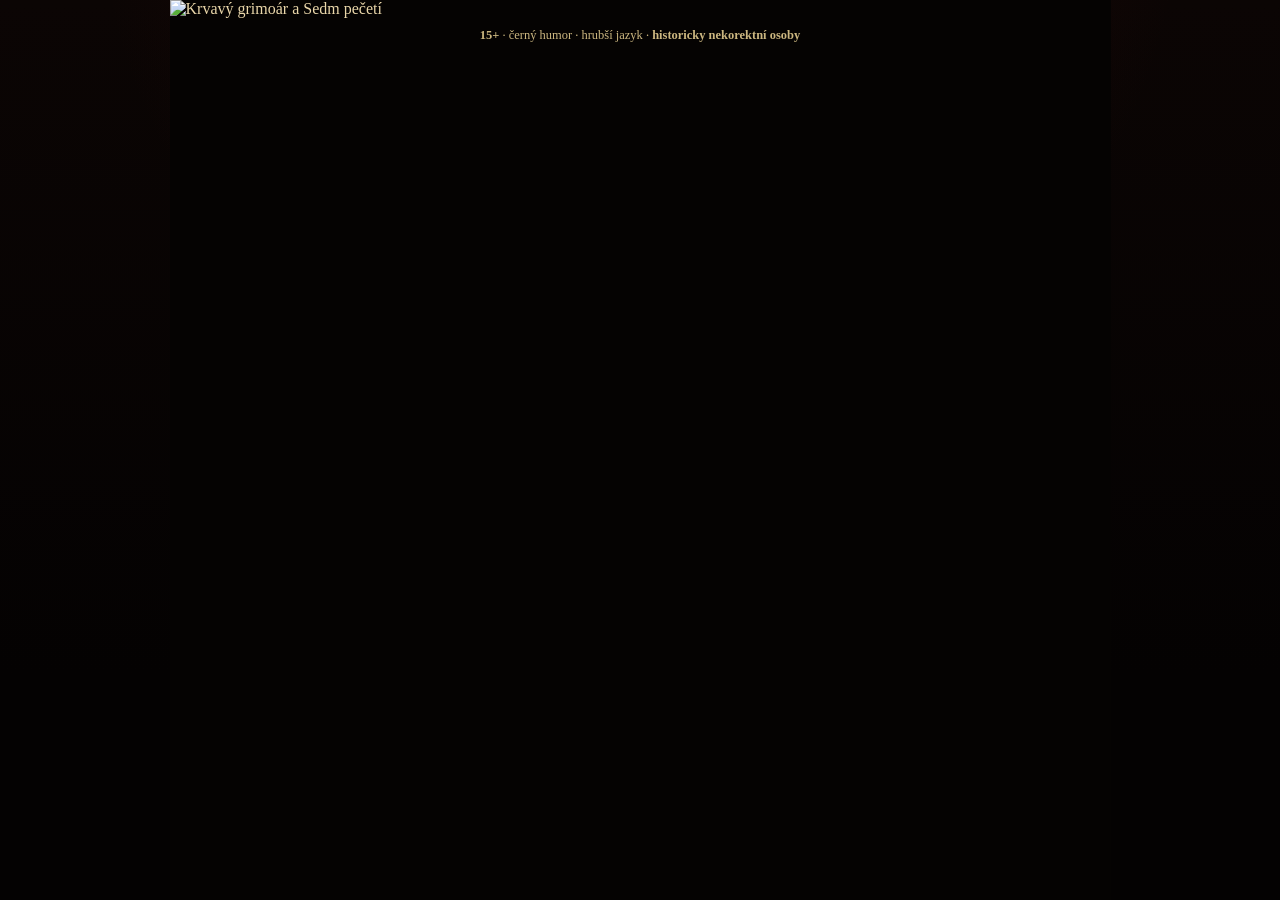
==== commit 83fbce81: "Add files via upload" ====
--- a/index.html
+++ b/index.html
@@ -4,14 +4,14 @@
 <meta charset="utf-8">
 <meta name="viewport" content="width=device-width,initial-scale=1,maximum-scale=5,user-scalable=yes,viewport-fit=cover">
 <meta name="theme-color" content="#070403">
-<title>Krvavý grimoár a Sedm pečetí – čistý tok v4</title>
+<title>Krvavý grimoár – finální verze</title>
 <style>
 :root{
   --bg:#070403;--bg2:#120806;--gold:#c99635;--gold2:#f2d17b;--blood:#731713;--blood2:#a32720;
   --paper:#ead8aa;--paper2:#c99c61;--ink:#2a180d;--cream:#f2dfb6;
 }
 *{box-sizing:border-box}
-html,body{margin:0;min-height:100%;background:#050302;color:#ead7aa;font-family:Georgia,"Times New Roman",serif}
+html,body{margin:0;min-height:100%;background:#050302;color:#ead7aa;font-family:Georgia,"Times New Roman",serif;overflow-anchor:none}
 body{background:radial-gradient(circle at 50% -12%,rgba(123,25,17,.23),transparent 34rem),linear-gradient(#0b0504,#040202 75%)}
 button,input{font:inherit}
 button{touch-action:manipulation}
@@ -35,7 +35,7 @@
 /* confirm */
 #confirm{padding:0;background:#050302}
 .confirm-wrap{position:relative;width:100%;max-width:760px;margin:0 auto}.confirm-wrap>img{display:block;width:100%}
-#teamName{position:absolute;left:14.5%;top:57.35%;width:71%;height:4.35%;z-index:3;border:0;background:rgba(6,4,3,.985);color:#f4dfb3;padding:0 2.7%;text-align:left;font-size:clamp(.95rem,3vw,1.28rem);text-transform:none;box-shadow:inset 0 0 18px #000d;outline:none;border-radius:2px}#teamName::placeholder{color:#d8c3a0;opacity:.9}
+#teamName{position:absolute;left:15.4%;top:57.95%;width:67.4%;height:3.45%;z-index:3;border:0;background:rgba(6,4,3,.985);color:#f4dfb3;padding:0 2.2%;text-align:left;font-size:clamp(.92rem,2.75vw,1.16rem);line-height:1.1;text-transform:none;box-shadow:inset 0 0 10px #000b;outline:none;border-radius:0}#teamName::placeholder{color:#d8c3a0;opacity:.9}
 .confirm-go{left:13.4%;top:70.55%;width:73.2%;height:6.8%}.confirm-back{left:22.2%;top:79.2%;width:55.6%;height:5.7%}
 
 /* profile */
@@ -54,12 +54,14 @@
 #howto .backhot{left:66%;top:89.1%;width:29%;height:7%}
 
 /* home location */
+/* CONTROL PACKAGE: first/home location intentionally has no back-to-HUB control. */
 #home .art{max-width:941px}
 .home-verify{left:16%;top:77.3%;width:68%;height:8.2%}
 .home-skip{left:20%;top:86.7%;width:60%;height:4.4%}
 .home-clues{position:absolute;left:4.8%;right:4.8%;top:69.05%;display:grid;grid-template-columns:repeat(5,1fr);gap:0;z-index:4;pointer-events:none;text-align:center;color:#f2e3c0;text-shadow:0 2px 3px #000,0 0 6px #000;font-size:clamp(.66rem,2.45vw,1.34rem);line-height:1.05}
 .home-clues span{display:block;white-space:nowrap;transform:none}
-.home-reread{position:absolute;left:2.4%;top:1.05%;z-index:6;width:21.5%;height:5.1%;border:0;background:url("assets/popup_button_secondary.png") center/100% 100% no-repeat;color:#f5dda3;padding:0 7px;font-family:Georgia,'Times New Roman',serif;font-size:clamp(.58rem,2.15vw,.95rem);font-weight:700;letter-spacing:.035em;cursor:pointer;text-shadow:0 2px 2px #000;text-transform:uppercase;-webkit-tap-highlight-color:transparent}.home-reread:hover,.home-reread:focus-visible{filter:brightness(1.12);outline:none}.home-reread:active{transform:translateY(1px)}
+.home-reread{position:absolute;left:2.4%;top:1.05%;z-index:6;width:21.5%;height:5.1%;border:0;background:url("assets/popup_button_secondary.webp") center/100% 100% no-repeat;color:#f5dda3;padding:0 7px;font-family:Georgia,'Times New Roman',serif;font-size:clamp(.58rem,2.15vw,.95rem);font-weight:700;letter-spacing:.035em;cursor:pointer;text-shadow:0 2px 2px #000;text-transform:uppercase;-webkit-tap-highlight-color:transparent}.home-reread:hover,.home-reread:focus-visible{filter:brightness(1.12);outline:none}.home-reread:active{transform:translateY(1px)}
+.haviri-znacky-badge{position:absolute;right:1.5%;top:1.2%;z-index:12;width:22%;border:0;background:transparent;padding:0;cursor:pointer;-webkit-tap-highlight-color:transparent;filter:drop-shadow(0 6px 12px rgba(0,0,0,.72))}.haviri-znacky-badge img{display:block;width:100%;height:auto;pointer-events:none}
 
 
 .prototype-note{max-width:700px;margin:12px auto 26px;padding:10px 12px;border:1px solid #68461f;background:#0f0906;color:#cdb887;text-align:center;font-size:.85rem}
@@ -69,7 +71,7 @@
 /* popup – asset based master, no extra frames or fills */
 .popup{position:fixed;inset:0;z-index:1000;display:none;align-items:center;justify-content:center;padding:16px;background:rgba(0,0,0,.72);backdrop-filter:blur(6px);-webkit-backdrop-filter:blur(6px)}
 .popup.show{display:flex}
-.popup-card{position:relative;width:min(94vw,820px);max-height:92vh;overflow:auto;padding:124px 78px 58px;text-align:center;color:#27160d;font-family:Georgia,"Times New Roman",serif;background:url("assets/popup_parchment_bg.png") center/100% 100% no-repeat;filter:drop-shadow(0 26px 44px rgba(0,0,0,.66))}
+.popup-card{position:relative;width:min(94vw,820px);max-height:92vh;overflow:auto;padding:124px 78px 58px;text-align:center;color:#27160d;font-family:Georgia,"Times New Roman",serif;background:url("assets/popup_parchment_bg.webp") center/100% 100% no-repeat;filter:drop-shadow(0 26px 44px rgba(0,0,0,.66))}
 .popup-seal{position:absolute;left:50%;top:12px;transform:translateX(-50%);width:118px;height:118px;display:grid;place-items:center;z-index:4;background:none;border:0;box-shadow:none}
 .popup-seal img{display:block;width:100%;height:100%;object-fit:contain}
 .popup-title{margin:0 0 12px;color:#74160f;font-size:clamp(2rem,5.6vw,3.35rem);line-height:1.02;text-transform:uppercase;letter-spacing:.018em;text-shadow:none}
@@ -77,8 +79,8 @@
 .popup-body{max-width:88%;margin:0 auto;font-size:clamp(1.08rem,2.8vw,1.65rem);line-height:1.42}
 .popup-body p{margin:.62em 0}.popup-body b{color:#72160f}.popup-body small{font-size:.82em;color:#5a4630}
 .popup-actions{display:grid;gap:14px;justify-items:center;margin-top:26px}.popup-actions.two{grid-template-columns:1fr 1fr;align-items:center}.popup-actions.two .popup-btn{width:100%}
-.popup-btn{position:relative;display:block;width:min(86%,590px);min-height:66px;padding:17px 58px;border:0;background:url("assets/popup_button_primary.png") center/100% 100% no-repeat;color:#f6df9d;font-weight:700;font-size:clamp(1.1rem,2.8vw,1.65rem);line-height:1.05;text-transform:uppercase;letter-spacing:.035em;cursor:pointer;text-shadow:0 2px 2px #430806;box-shadow:none}
-.popup-btn.secondary{background-image:url("assets/popup_button_secondary.png");color:#ecd8ad}
+.popup-btn{position:relative;display:block;width:min(86%,590px);min-height:66px;padding:17px 58px;border:0;background:url("assets/popup_button_primary.webp") center/100% 100% no-repeat;color:#f6df9d;font-weight:700;font-size:clamp(1.1rem,2.8vw,1.65rem);line-height:1.05;text-transform:uppercase;letter-spacing:.035em;cursor:pointer;text-shadow:0 2px 2px #430806;box-shadow:none}
+.popup-btn.secondary{background-image:url("assets/popup_button_secondary.webp");color:#ecd8ad}
 .popup-btn:hover,.popup-btn:focus-visible{filter:brightness(1.07);outline:none}
 @media(max-width:520px){.popup{padding:6px}.popup-card{width:98vw;padding:104px 34px 40px}.popup-seal{top:8px;width:96px;height:96px}.popup-title{font-size:clamp(1.75rem,8vw,2.6rem)}.popup-body{max-width:94%;font-size:clamp(1rem,4.5vw,1.35rem)}.popup-actions.two{grid-template-columns:1fr}.popup-btn{width:94%;min-height:58px;padding:14px 38px}}
 
@@ -133,10 +135,129 @@
 .radovi-answer-grid input:focus{border-color:#e0bb60;box-shadow:inset 0 0 13px #000,0 0 0 1px rgba(232,193,99,.38)}
 .radovi-answer-actions{display:grid;grid-template-columns:1fr 1.42fr;gap:12px}
 .radovi-answer-actions button{min-height:58px;border:0;color:#f6e6bb;font-family:Georgia,serif;font-weight:700;font-size:clamp(.9rem,3.3vw,1.18rem);cursor:pointer;text-transform:uppercase;letter-spacing:.015em;text-shadow:0 2px 2px #000}
-.radovi-answer-actions .hint{background:url("assets/popup_button_secondary.png") center/100% 100% no-repeat}
-.radovi-answer-actions .check{background:url("assets/popup_button_primary.png") center/100% 100% no-repeat}
+.radovi-answer-actions .hint{background:url("assets/popup_button_secondary.webp") center/100% 100% no-repeat}
+.radovi-answer-actions .check{background:url("assets/popup_button_primary.webp") center/100% 100% no-repeat}
 .radovi-answer-actions button:active{transform:translateY(1px)}
 @media(max-width:520px){.radovi-answer-grid{gap:10px}.radovi-answer-actions{grid-template-columns:1fr 1.3fr}.radovi-answer-wrap{padding:18px 14px 16px}}
+
+
+/* ===== ZTRACENY PERGAMEN ===== */
+#parchment{padding:0;background:#050302}
+.parchment-wrap{position:relative;width:100%;max-width:941px;margin:0 auto;background:#050302}
+.parchment-wrap>img{display:block;width:100%;height:auto}
+.parchment-back{left:17.0%;top:91.0%;width:20.7%;height:5.8%}
+.parchment-check{left:39.1%;top:91.0%;width:41.7%;height:5.8%}
+.parchment-solved{display:none;position:absolute;right:4%;top:2.2%;z-index:6;padding:8px 12px;background:rgba(8,5,3,.9);border:2px solid #d8aa3f;color:#f5d675;font-weight:700;letter-spacing:.05em;box-shadow:0 5px 16px #000a;text-transform:uppercase}
+.parchment-solved.show{display:block}
+.parchment-answer{display:block;width:min(92%,520px);margin:18px auto 4px;padding:13px 14px;border:2px solid #a66f24;background:#160b07;color:#f2ddb1;text-align:center;font-size:clamp(1.1rem,3.5vw,1.45rem);font-family:Georgia,"Times New Roman",serif;letter-spacing:.06em;text-transform:uppercase;outline:none;box-shadow:inset 0 0 16px #000b}
+.parchment-answer:focus{border-color:#d9ad4d;box-shadow:inset 0 0 16px #000b,0 0 0 2px rgba(217,173,77,.22)}
+.hub-parch-hotspot{position:absolute;z-index:20;left:9.4%;width:81.2%;top:22.7%;height:9.1%;border:0;background:transparent;cursor:pointer;-webkit-tap-highlight-color:transparent;pointer-events:auto;touch-action:manipulation}
+
+.hub-parch-status{position:absolute;z-index:21;left:36.0%;right:10.5%;top:27.35%;min-height:2.6%;display:flex;align-items:center;justify-content:center;text-align:center;color:#ead7a4;font-family:Georgia,"Times New Roman",serif;font-size:clamp(.62rem,2.35vw,1.05rem);font-weight:700;line-height:1.15;letter-spacing:.015em;text-shadow:0 2px 3px #000,0 0 7px #000;pointer-events:none}
+.hub-parch-status.solved{color:#ffe07a;font-size:clamp(.72rem,2.7vw,1.18rem);letter-spacing:.05em}
+
+
+/* ===== LAPKOVE HOME FLOW ===== */
+.lapkove-card{position:relative;width:min(941px,100%);margin:0 auto;background:#050302;filter:drop-shadow(0 18px 34px rgba(0,0,0,.68))}
+.lapkove-card>img{display:block;width:100%;height:auto}
+.lapkove-hot{position:absolute;z-index:30;border:0;background:transparent;cursor:pointer;-webkit-tap-highlight-color:transparent}
+.lapkove-story-next{left:20%;top:89.2%;width:60%;height:6.4%}
+.lapkove-wrong-back{left:19%;top:77.8%;width:62%;height:7.4%}
+.lapkove-correct-next{left:20%;top:89.0%;width:60%;height:6.8%}
+.lapkove-villon-next{left:18%;top:88.6%;width:64%;height:8.0%}
+.lapkove-broken-hub{left:22%;top:80.3%;width:56%;height:6.8%}
+.hub-lapkove-done{position:absolute;z-index:5;left:23%;top:85.0%;width:54%;height:13.0%;pointer-events:none}
+.hub-lapkove-done .check{position:absolute;left:3%;top:3%;width:clamp(34px,8vw,54px);height:clamp(34px,8vw,54px);border-radius:50%;display:grid;place-items:center;border:2px solid #f1d25f;background:rgba(9,5,3,.92);color:#ffe77c;font-size:clamp(1.25rem,5vw,2rem);box-shadow:0 0 16px rgba(231,188,66,.5)}
+.hub-lapkove-done .code{position:absolute;right:3%;top:3%;padding:4px 10px;border:2px solid #e8c24d;background:rgba(8,5,3,.94);color:#ffe27a;font-weight:700;font-size:clamp(.9rem,3.5vw,1.35rem);box-shadow:0 0 14px rgba(231,188,66,.35)}
+.hub-lapkove-hotspot{position:absolute;z-index:18;left:23.0%;top:85.0%;width:54.0%;height:12.7%;border:0;background:transparent;cursor:pointer;-webkit-tap-highlight-color:transparent;touch-action:manipulation}
+.hub-radovi-hotspot{position:absolute;z-index:18;left:9.8%;top:32.6%;width:38.6%;height:16.9%;border:0;background:transparent;cursor:pointer;-webkit-tap-highlight-color:transparent;touch-action:manipulation}
+.lapkove-story-others-next{left:20%;top:89.2%;width:60%;height:6.4%}
+.home-hub-back{position:absolute;z-index:8;left:2.2%;top:1.2%;width:34%;height:4.8%;border:0;background:url("assets/popup_button_secondary.webp") center/100% 100% no-repeat;color:#f3d995;font-family:Georgia,"Times New Roman",serif;font-weight:700;font-size:clamp(.62rem,2.2vw,1rem);letter-spacing:.02em;text-shadow:0 2px 2px #000;cursor:pointer;-webkit-tap-highlight-color:transparent;display:none;padding:0 8px}
+#home.hub-mode .home-hub-back{display:block}
+.home-hub-back:active{transform:translateY(1px)}
+
+
+/* ===== ZVONICI FLOW ===== */
+.zvonici-card{position:relative;width:min(941px,100%);margin:0 auto;background:#050302;filter:drop-shadow(0 18px 34px rgba(0,0,0,.68))}
+.zvonici-card>img{display:block;width:100%;height:auto}
+.zvonici-hot{position:absolute;z-index:30;border:0;background:transparent;cursor:pointer;-webkit-tap-highlight-color:transparent}
+.zvonici-story-back{display:none!important}
+.zvonici-story-patch{position:absolute;z-index:26;left:0;top:0;width:45%;height:6.1%;pointer-events:none;background:linear-gradient(90deg,rgba(5,3,2,.99) 0%,rgba(5,3,2,.98) 72%,rgba(5,3,2,.72) 88%,transparent 100%)}
+.zvonici-story-next{left:20%;top:89.3%;width:60%;height:6.6%}
+.zvonici-task-hint{left:4.4%;top:90.0%;width:43.0%;height:7.5%}
+.zvonici-task-check{left:49.0%;top:90.0%;width:46.0%;height:7.5%}
+.zvonici-digit{position:absolute;z-index:35;top:84.15%;width:11.8%;height:4.45%;border:0;background:transparent;color:#f6d777;text-align:center;font-family:Georgia,'Times New Roman',serif;font-size:clamp(1.35rem,5vw,2.5rem);font-weight:700;line-height:1;outline:none;text-shadow:0 2px 3px #000;caret-color:#f6d777;padding:0 0 .10em!important;text-indent:0!important;box-sizing:border-box;-webkit-appearance:none;appearance:none}
+.zvonici-digit.d1{left:22.9%}.zvonici-digit.d2{left:36.7%}.zvonici-digit.d3{left:50.5%}.zvonici-digit.d4{left:64.3%}
+.zvonici-correct-next{left:19%;top:89.5%;width:62%;height:6.8%}
+.zvonici-literary-next{left:15%;top:88.6%;width:70%;height:8.1%}
+.zvonici-broken-hub{left:22%;top:80.4%;width:56%;height:7.0%}
+.zvonici-advantage{position:absolute;z-index:38;left:18%;top:22.4%;width:64%;height:5.4%;box-sizing:border-box;padding:.75% 6% .7%;background:url("assets/popup_button_primary.webp") center/100% 100% no-repeat;color:#f5e5b7;font-family:Georgia,'Times New Roman',serif;font-size:clamp(.62rem,2.0vw,.88rem);line-height:1.12;text-align:center;text-shadow:0 2px 2px #000;filter:drop-shadow(0 5px 9px rgba(0,0,0,.58));pointer-events:none;display:flex;flex-direction:column;justify-content:center}
+.zvonici-advantage b{display:block;color:#ffe17d;letter-spacing:.045em;font-size:1.04em;margin-bottom:1px}
+.zvonici-hint-cost{position:absolute;z-index:36;left:4.4%;top:95.05%;width:43%;text-align:center;color:#f5d77d;font-family:Georgia,'Times New Roman',serif;font-weight:700;font-size:clamp(.52rem,1.8vw,.78rem);pointer-events:none;text-shadow:0 2px 2px #000}
+
+.hub-zvonici-hotspot{position:absolute;z-index:18;left:51.4%;top:32.6%;width:38.6%;height:16.9%;border:0;background:transparent;cursor:pointer;-webkit-tap-highlight-color:transparent;touch-action:manipulation}
+.hub-zvonici-done{position:absolute;z-index:5;left:51.4%;top:32.6%;width:38.6%;height:16.9%;pointer-events:none}
+.hub-zvonici-done .check{position:absolute;left:3%;top:3%;width:clamp(34px,8vw,54px);height:clamp(34px,8vw,54px);border-radius:50%;display:grid;place-items:center;border:2px solid #f1d25f;background:rgba(9,5,3,.92);color:#ffe77c;font-size:clamp(1.25rem,5vw,2rem);box-shadow:0 0 16px rgba(231,188,66,.5)}
+.hub-zvonici-done .code{position:absolute;right:3%;top:3%;padding:4px 10px;border:2px solid #e8c24d;background:rgba(8,5,3,.94);color:#ffe27a;font-weight:700;font-size:clamp(.9rem,3.5vw,1.35rem);box-shadow:0 0 14px rgba(231,188,66,.35)}
+
+
+/* ===== ALCHYMISTE FLOW ===== */
+.alch-card{position:relative;width:min(941px,100%);margin:0 auto;background:#050302;filter:drop-shadow(0 18px 34px rgba(0,0,0,.68))}
+.alch-card>img{display:block;width:100%;height:auto}.alch-hot{position:absolute;z-index:32;border:0;background:transparent;cursor:pointer;-webkit-tap-highlight-color:transparent}
+.alch-first-next{left:10%;top:89%;width:80%;height:7%}.alch-story-next{left:14%;top:88.5%;width:72%;height:7%}
+.alch-digit{position:absolute;z-index:36;top:82.05%;width:12.4%;height:5.25%;border:0;background:transparent;color:#f5e3b0;text-align:center;font-family:Georgia,serif;font-size:clamp(1.65rem,6.8vw,3rem);font-weight:700;line-height:1;outline:none;text-transform:uppercase;caret-color:#f5d77d;padding:0;margin:0;box-sizing:border-box}.alch-digit.d1{left:27.7%}.alch-digit.d2{left:43.8%}.alch-digit.d3{left:59.9%}
+.alch-task-hint{left:3.8%;top:88.2%;width:45.5%;height:6.2%}.alch-task-check{left:50.7%;top:88.2%;width:45.5%;height:6.2%}.alch-task-giveup{left:3.8%;top:94.3%;width:92.4%;height:4.3%}
+.alch-hint-back{left:10%;top:88.5%;width:80%;height:8%}.alch-wrong-back{left:4%;top:78%;width:44%;height:8.7%}.alch-wrong-giveup{left:50%;top:78%;width:46%;height:8.7%}
+.alch-correct-break{left:8%;top:88.8%;width:84%;height:7.4%}.alch-broken-hub{left:15%;top:80.5%;width:70%;height:7%}
+.alch-advantage{position:absolute;z-index:44;right:2.0%;top:1.3%;width:18.5%;aspect-ratio:1.33/1;border:0;background:transparent;padding:0;cursor:pointer;-webkit-tap-highlight-color:transparent;filter:drop-shadow(0 5px 10px rgba(0,0,0,.72))}.alch-advantage img{display:block;width:100%;height:100%;object-fit:contain;pointer-events:none}
+.alch-stereo-hot{position:absolute;z-index:34;left:12.2%;top:31.0%;width:75.6%;height:10.8%;border:0;background:transparent;cursor:zoom-in;-webkit-tap-highlight-color:transparent}.image-zoom{position:fixed;inset:0;z-index:1000;display:none;background:rgba(0,0,0,.97);overflow:auto;-webkit-overflow-scrolling:touch}.image-zoom.open{display:block}.image-zoom-inner{min-width:max(100%,1550px);min-height:100%;display:flex;align-items:center;justify-content:flex-start;padding:64px 18px 28px;box-sizing:border-box}.image-zoom img{display:block;width:1550px;height:auto;max-width:none;flex:0 0 auto;box-shadow:0 0 28px rgba(0,0,0,.8)}.image-zoom-close{position:fixed;z-index:1001;right:14px;top:14px;border:1px solid #d8ad43;background:#160b07;color:#f7e7ad;font:700 1rem Georgia,serif;padding:.55rem .8rem;border-radius:8px;cursor:pointer}
+.alch-location-mask{position:absolute;z-index:7;left:0;top:0;width:43%;height:5.2%;background:linear-gradient(90deg,#050302 0%,#050302 78%,rgba(5,3,2,.82) 90%,transparent 100%);display:none;pointer-events:none}#home.alch-home-mode .alch-location-mask{display:block}#home.alch-home-mode .home-hub-back{display:none!important}#home.alch-home-mode .home-reread{display:block;z-index:9}#home.alch-location .home-clues{display:none!important}#home.alch-location .home-verify{left:17%;top:79%;width:66%;height:6.8%}#home.alch-location .home-skip{left:20%;top:86.2%;width:60%;height:3.3%}#home.alch-location.hub-mode .home-hub-back{left:1.6%;top:.5%;width:38%;height:4.8%;background:transparent;color:transparent;text-shadow:none}
+#home.haviri-location .home-clues{display:none!important}
+#home.haviri-location .home-verify{left:16%;top:73.0%;width:68%;height:7.4%}
+#home.haviri-location .home-skip{left:20%;top:81.7%;width:60%;height:4.0%}
+#home.konesele-location .home-clues{display:none!important}
+#home.konesele-location .home-verify{left:16%;top:75.9%;width:68%;height:7.6%}
+#home.konesele-location .home-skip{left:20%;top:82.7%;width:60%;height:3.6%}
+.hub-alchymiste-hotspot{position:absolute;z-index:18;left:51.4%;top:50.6%;width:38.6%;height:16.9%;border:0;background:transparent;cursor:pointer;touch-action:manipulation}.hub-alchymiste-done{position:absolute;z-index:5;left:51.4%;top:50.6%;width:38.6%;height:16.9%;pointer-events:none}.hub-alchymiste-done .check{position:absolute;left:3%;top:3%;width:clamp(34px,8vw,54px);height:clamp(34px,8vw,54px);border-radius:50%;display:grid;place-items:center;border:2px solid #f1d25f;background:rgba(9,5,3,.92);color:#ffe77c;font-size:clamp(1.25rem,5vw,2rem)}.hub-alchymiste-done .code{position:absolute;right:3%;top:3%;padding:4px 10px;border:2px solid #e8c24d;background:rgba(8,5,3,.94);color:#ffe27a;font-weight:700;font-size:clamp(.9rem,3.5vw,1.35rem)}
+
+.hub-haviri-hotspot{position:absolute;z-index:18;left:9.8%;top:50.6%;width:38.6%;height:16.9%;border:0;background:transparent;cursor:pointer;touch-action:manipulation}.hub-haviri-done{position:absolute;z-index:5;left:9.8%;top:50.6%;width:38.6%;height:16.9%;pointer-events:none}.hub-haviri-done .check{position:absolute;left:3%;top:3%;width:clamp(34px,8vw,54px);height:clamp(34px,8vw,54px);border-radius:50%;display:grid;place-items:center;border:2px solid #f1d25f;background:rgba(9,5,3,.92);color:#ffe77c;font-size:clamp(1.25rem,5vw,2rem);box-shadow:0 0 16px rgba(231,188,66,.5)}.hub-haviri-done .code{position:absolute;right:3%;top:3%;padding:4px 10px;border:2px solid #e8c24d;background:rgba(8,5,3,.94);color:#ffe27a;font-weight:700;font-size:clamp(.9rem,3.5vw,1.35rem);box-shadow:0 0 14px rgba(231,188,66,.35)}
+
+.kon-card{position:relative;width:100%;max-width:760px;margin:0 auto;background:#090604}.kon-card img{display:block;width:100%;height:auto}.kon-hot{position:absolute;z-index:25;border:0;background:transparent;cursor:pointer;-webkit-tap-highlight-color:transparent}.kon-answer{position:absolute;z-index:32;left:25.3%;top:79.05%;width:49.4%;height:3.45%;border:0;background:rgba(7,7,7,.97);color:#f5e3b0;text-align:center;font-family:Georgia,serif;font-size:clamp(1.15rem,4.6vw,2rem);font-weight:700;line-height:1.05;outline:none;text-transform:uppercase;caret-color:#f5d77d;padding:.15em .35em 0;box-sizing:border-box;box-shadow:inset 0 0 10px rgba(0,0,0,.8)}.kon-story{min-height:100vh;background:radial-gradient(circle at 50% 0,#49200d 0,#140b07 35%,#050403 100%);border:2px solid #9c681d;box-shadow:inset 0 0 0 3px #241306,inset 0 0 45px #000;padding:5.5% 5.5% 8%;color:#2d160d;position:relative}.kon-story:before{content:'PECUNIA, LEX ET MENDACIUM';display:block;text-align:center;color:#f3d58b;font-family:Georgia,serif;font-weight:700;font-size:clamp(1.35rem,5vw,2.6rem);letter-spacing:.04em;text-shadow:0 2px 4px #000;background:linear-gradient(#49100d,#210604);border:2px solid #c89227;padding:5% 2%;margin:-5.5% -5.5% 4.5%}.kon-parch{background:#e9c98f;background:linear-gradient(#f0d7a5,#e2bd7c);border:2px solid #6a3919;padding:6% 6% 5%;font-family:Georgia,serif;font-size:clamp(1rem,3.5vw,1.45rem);line-height:1.42;text-align:center;box-shadow:0 0 25px #0008}.kon-parch h2{color:#781c16;margin:.2em 0 .6em;font-size:1.35em}.kon-parch p{margin:.65em 0}.kon-story-btn{display:block;width:70%;margin:5% auto 0;background:linear-gradient(#8d1a12,#4b0d09);border:3px solid #d2a13a;color:#f5d995;font-family:Georgia,serif;font-weight:700;font-size:clamp(1.25rem,4.8vw,2rem);padding:3.2% 2%;text-align:center;box-shadow:0 0 0 2px #2e1607,0 4px 12px #000;cursor:pointer}
+.hub-konesele-hotspot{position:absolute;z-index:18;left:9.8%;top:68.6%;width:38.6%;height:16.9%;border:0;background:transparent;cursor:pointer;touch-action:manipulation}.hub-konesele-done{position:absolute;z-index:5;left:9.8%;top:68.6%;width:38.6%;height:16.9%;pointer-events:none}.hub-konesele-done .check{position:absolute;left:3%;top:3%;width:clamp(34px,8vw,54px);height:clamp(34px,8vw,54px);border-radius:50%;display:grid;place-items:center;border:2px solid #f1d25f;background:rgba(9,5,3,.92);color:#ffe77c;font-size:clamp(1.25rem,5vw,2rem)}.hub-konesele-done .code{position:absolute;right:3%;top:3%;padding:4px 10px;border:2px solid #e8c24d;background:rgba(8,5,3,.94);color:#ffe27a;font-weight:700;font-size:clamp(.9rem,3.5vw,1.35rem)}
+
+/* ===== MINCMISTRI FLOW ===== */
+.minc-card{position:relative;width:min(941px,100%);margin:0 auto;background:#050302;filter:drop-shadow(0 18px 34px rgba(0,0,0,.68))}
+.minc-card>img{display:block;width:100%;height:auto}
+.minc-hot{position:absolute;z-index:34;border:0;background:transparent;cursor:pointer;-webkit-tap-highlight-color:transparent}
+.minc-first-next{left:17%;top:87.5%;width:66%;height:7.2%}
+.minc-story-next{left:25%;top:88.0%;width:50%;height:7.8%}
+.minc-answer{position:absolute;z-index:37;left:22.0%;top:82.2%;width:56.0%;height:4.8%;border:0;background:rgba(8,8,8,.96);color:#f5e3b0;text-align:center;font-family:Georgia,serif;font-size:clamp(1.15rem,4.6vw,2rem);font-weight:700;line-height:1.05;outline:none;text-transform:uppercase;caret-color:#f5d77d;padding:.1em .35em 0;box-sizing:border-box;box-shadow:inset 0 0 10px rgba(0,0,0,.82)}
+.minc-task-hint{left:4.8%;top:89.1%;width:27.7%;height:6.0%}
+.minc-task-check{left:34.0%;top:89.1%;width:32.0%;height:6.0%}
+.minc-task-giveup{left:67.5%;top:89.1%;width:27.7%;height:6.0%}
+.minc-advantage{position:absolute;z-index:48;right:1.5%;top:1.0%;width:18.5%;border:0;background:transparent;padding:0;cursor:pointer;-webkit-tap-highlight-color:transparent;filter:drop-shadow(0 5px 10px rgba(0,0,0,.72))}
+.minc-advantage img{display:block;width:100%;height:auto;pointer-events:none}
+.kon-advantage-badge{position:absolute;z-index:64;right:1.4%;top:1.2%;width:20.5%;border:0;background:transparent;padding:0;cursor:pointer;-webkit-tap-highlight-color:transparent;filter:drop-shadow(0 6px 10px rgba(0,0,0,.7))}.kon-advantage-badge img{display:block;width:100%;height:auto;pointer-events:none}.kon-card .kon-advantage-badge{width:25%;right:1.2%;top:1.2%}
+#home.mincmistri-location .home-clues{display:none!important}
+#home.mincmistri-location .home-verify{left:16%;top:72.4%;width:68%;height:6.4%}
+#home.mincmistri-location .home-skip{left:20%;top:79.8%;width:60%;height:3.2%}
+.hub-mincmistri-hotspot{position:absolute;z-index:18;left:51.4%;top:68.6%;width:38.6%;height:16.9%;border:0;background:transparent;cursor:pointer;touch-action:manipulation}
+.hub-mincmistri-done{position:absolute;z-index:5;left:51.4%;top:68.6%;width:38.6%;height:16.9%;pointer-events:none}
+.hub-mincmistri-done .check{position:absolute;left:3%;top:3%;width:clamp(34px,8vw,54px);height:clamp(34px,8vw,54px);border-radius:50%;display:grid;place-items:center;border:2px solid #f1d25f;background:rgba(9,5,3,.92);color:#ffe77c;font-size:clamp(1.25rem,5vw,2rem)}
+.hub-mincmistri-done .code{position:absolute;right:3%;top:3%;padding:4px 10px;border:2px solid #e8c24d;background:rgba(8,5,3,.94);color:#ffe27a;font-weight:700;font-size:clamp(.9rem,3.5vw,1.35rem)}
+
+
+/* ===== FINÁLE – testovací lineární větev ===== */
+.final-card{position:relative;width:min(941px,100%);margin:0 auto;background:#050302;filter:drop-shadow(0 18px 34px rgba(0,0,0,.68))}.final-card>img{display:block;width:100%;height:auto}.final-hot{position:absolute;z-index:40;border:0;background:transparent;cursor:pointer;-webkit-tap-highlight-color:transparent}
+body.final-mode{overflow:hidden}
+#ultima.active,#inFovea.active,#foundGrimoar.active,#grimoarYours.active,#finis.active,#timeExpired.active,#gameClosed.active{display:block;position:fixed;z-index:900;top:0;bottom:0;left:50%;transform:translateX(-50%);width:min(100%,941px);min-height:0;height:100dvh;overflow-y:auto;overflow-x:hidden;overscroll-behavior:contain;-webkit-overflow-scrolling:touch;background:#050302;padding:0;margin:0;overflow-anchor:none}
+#ultima.active .final-card,#inFovea.active .final-card,#foundGrimoar.active .final-card,#grimoarYours.active .final-card,#finis.active .final-card,#timeExpired.active .final-card{margin:0 auto;padding:0;top:0}
+.ultima-hint1{left:7.5%;top:78.2%;width:42.5%;height:7.3%}.ultima-hint2{left:50.2%;top:78.2%;width:42.2%;height:7.3%}.ultima-verify{left:9.5%;top:86.0%;width:81%;height:7.0%}
+.in-fovea-next{left:15%;top:88.0%;width:70%;height:7.0%}.grimoar-found-next{left:17%;top:89.0%;width:66%;height:7.0%}.grimoar-yours-next{left:17%;top:88.5%;width:66%;height:7.5%}.finis-save{left:14%;top:90.2%;width:72%;height:7.0%}
+.time-expired-end{left:21%;top:90.0%;width:58%;height:7.0%}.closed-panel{min-height:100dvh;width:100%;display:flex;align-items:center;justify-content:center;text-align:center;padding:28px;background:#050302;color:#ead7aa}.closed-panel h1{margin:0 0 12px;color:#d7a842;font-size:clamp(2rem,8vw,4rem)}.closed-panel p{margin:0;font-size:clamp(1rem,4vw,1.4rem);line-height:1.45}
+.grimoar-dynamic{position:absolute;z-index:34;left:27%;top:70.2%;width:46%;height:9.5%;display:flex;flex-direction:column;align-items:center;justify-content:center;gap:.22em;background:transparent;color:#8b1a13;font-family:Georgia,'Times New Roman',serif;text-align:center;border:0;box-shadow:none;padding:0 .8%}.grimoar-dynamic .faction{font-weight:700;font-size:clamp(1.05rem,4vw,1.9rem);line-height:1.08}.grimoar-dynamic .team{font-weight:700;font-size:clamp(1.2rem,4.6vw,2.25rem);line-height:1.04}
+.result-value{position:absolute;z-index:36;right:16.8%;width:31.5%;height:2.45%;display:flex;align-items:center;justify-content:flex-start;padding-left:1.2%;background:transparent;color:#ead8aa;font-family:Georgia,'Times New Roman',serif;font-size:clamp(.72rem,2.45vw,1.15rem);white-space:nowrap;overflow:hidden;text-overflow:ellipsis;text-shadow:0 1px 2px rgba(0,0,0,.65)}.rv-team{top:66.75%}.rv-faction{top:69.55%}.rv-date{top:72.35%}.rv-clean{top:75.15%}.rv-penalty{top:77.95%}.rv-total{top:80.75%}
+@media(max-width:520px){.result-value{font-size:clamp(.62rem,2.7vw,.9rem)}}
 
 </style>
 </head>
@@ -171,17 +292,46 @@
 </section>
 
 <section id="profile" class="screen">
-  <div class="art"><img id="profileArt" src="assets/profile_radovi_approved.png" alt="Frakční karta"><button class="hot profile-next" aria-label="Pokračovat k legendě"></button></div>
-</section>
-
-<section id="legend" class="screen"><div class="art"><img src="assets/legend_1_final.png" alt="Legenda – první část"><button class="hot next" aria-label="Pokračovat"></button></div></section>
-<section id="legend2" class="screen"><div class="art"><img src="assets/legend_2_final.png" alt="Legenda – druhá část"><button class="hot next" aria-label="Pokračovat"></button><button class="hot backhot" aria-label="Zpět"></button></div></section>
-<section id="legend3" class="screen"><div class="art"><img src="assets/legend_3_final.png" alt="Legenda – třetí část"><button class="legend-live-back" type="button" aria-label="Zpět na předchozí část legendy">← ZPĚT</button><button class="hot parch" aria-label="Ztracený pergamen"></button><button class="hot howto" aria-label="Jak hrát"></button><button class="hot start" aria-label="Vyrazit na první stopu"></button></div></section>
-<section id="howto" class="screen"><div class="art"><img src="assets/how_to_play_final.png" alt="Jak hrát"><button class="hot start" aria-label="Vyrazit na první stopu"></button><button class="hot backhot" aria-label="Zpět k legendě"></button></div></section>
+  <div class="art"><img id="profileArt" src="assets/profile_radovi_approved.webp" alt="Frakční karta"><button class="hot profile-next" aria-label="Pokračovat k legendě"></button></div>
+</section>
+
+<section id="legend" class="screen"><div class="art"><img src="assets/legend_1_final.webp" alt="Legenda – první část"><button class="hot next" aria-label="Pokračovat"></button></div></section>
+<section id="legend2" class="screen"><div class="art"><img src="assets/legend_2_final.webp" alt="Legenda – druhá část"><button class="hot next" aria-label="Pokračovat"></button><button class="hot backhot" aria-label="Zpět"></button></div></section>
+<section id="legend3" class="screen"><div class="art"><img src="assets/legend_3_final.webp" alt="Legenda – třetí část"><button class="legend-live-back" type="button" aria-label="Zpět na předchozí část legendy">← ZPĚT</button><button class="hot parch" aria-label="Ztracený pergamen"></button><button class="hot howto" aria-label="Jak hrát"></button><button class="hot start" aria-label="Vyrazit na první stopu"></button></div></section>
+<section id="howto" class="screen"><div class="art"><img src="assets/how_to_play_final.webp" alt="Jak hrát"><button class="hot start" aria-label="Vyrazit na první stopu"></button><button class="hot backhot" aria-label="Zpět k legendě"></button></div></section>
 
 <section id="home" class="screen">
-  <div class="art"><img id="homeArt" src="assets/loccard_radovi_home.png" alt="Domovská lokace"><button class="home-reread" type="button" aria-label="Znovu zobrazit první stopu">PRVNÍ STOPA</button><div id="homeClues" class="home-clues" aria-hidden="true"></div><button class="hot home-verify" aria-label="Ověřit polohu"></button><button class="hot home-skip" aria-label="Pokračovat bez GPS za 10 minut"></button></div>
+  <div class="art"><img id="homeArt" src="assets/loccard_radovi_home.webp" alt="Domovská lokace"><div class="alch-location-mask" aria-hidden="true"></div><button class="home-hub-back" type="button" aria-label="Zpět na rozcestník" onclick="openHub()">← ZPĚT NA ROZCESTNÍK</button><button class="home-reread" type="button" aria-label="Znovu zobrazit první stopu">PRVNÍ STOPA</button><button id="haviriZnackyBadge" class="haviri-znacky-badge" type="button" aria-label="Hornické značky – jednorázová výhoda" onclick="useHaviriZnacky()" hidden><img src="assets/haviri_znacky_badge.webp" alt="Hornické značky – jen 1x"></button><div id="homeClues" class="home-clues" aria-hidden="true"></div><button class="hot home-verify" aria-label="Ověřit polohu"></button><button class="hot home-skip" aria-label="Pokračovat bez GPS za 10 minut"></button></div>
   <button class="test-confirm" id="testConfirm">TEST: SIMULOVAT SPRÁVNOU POLOHU</button>
+</section>
+
+
+
+<section id="lapkoveStory" class="screen">
+  <div class="lapkove-card">
+    <img src="assets/lapkove_story_home.webp" alt="Lapkové – první stopa">
+    <button class="lapkove-hot lapkove-story-next" type="button" aria-label="Ukázat obraz" onclick="locationEntryMode==='hub'?openLapkoveLocationFromHub():openHomeCard('lapkove')"></button>
+  </div>
+</section>
+
+<section id="lapkoveStoryOthers" class="screen">
+  <div class="lapkove-card">
+    <img src="assets/lapkove_story_others.webp" alt="Lapkové – příběh pro ostatní frakce">
+    <button class="lapkove-hot lapkove-story-others-next" type="button" aria-label="Ukázat obraz" onclick="openLapkoveLocationFromHub()"></button>
+  </div>
+</section>
+
+<section id="alchymisteFirstStop" class="screen"><div class="alch-card"><img src="assets/alchymiste_first_stop.webp" alt="Alchymisté – vaše první stopa"><button class="alch-hot alch-first-next" type="button" aria-label="Rozumím" onclick="locationEntryMode='home';openHomeCard('alchymiste')"></button></div></section>
+<section id="haviriFirstStop" class="screen"><div class="alch-card"><img src="assets/haviri_first_stop.webp" alt="Havíři – vaše první stopa"><button class="alch-hot" style="left:10%;top:88.2%;width:80%;height:7.2%;" type="button" aria-label="Rozumím" onclick="locationEntryMode='home';openHomeCard('haviri')"></button></div></section>
+<section id="mincmistriFirstStop" class="screen"><div class="minc-card"><img src="assets/mincmistri_first_stop.webp" alt="Mincmistři – vaše první stopa"><button class="minc-hot minc-first-next" type="button" aria-label="Pokračovat" onclick="locationEntryMode='home';openHomeCard('mincmistri')"></button></div></section>
+
+<section id="parchment" class="screen">
+  <div class="parchment-wrap">
+    <img src="assets/sifra.webp" alt="Ztracený pergamen – Útržek písaře">
+    <div id="parchmentSolved" class="parchment-solved">✓ VYŘEŠENO</div>
+    <button class="hot parchment-back" type="button" aria-label="Zpět" onclick="returnFromParchment()"></button>
+    <button class="hot parchment-check" type="button" aria-label="Ověřit řešení" onclick="openParchmentAnswer()"></button>
+  </div>
 </section>
 
 <section id="task" class="screen">
@@ -190,59 +340,93 @@
 
 <section id="hub" class="screen">
   <div class="hub-wrap">
-    <img src="assets/hub_final.png" alt="Krvavý grimoár – Kam dál?">
+    <img src="assets/hub_final.webp" alt="Krvavý grimoár – Kam dál?">
+    <button class="hub-parch-hotspot" type="button" aria-label="Ztracený pergamen" onclick="openParchment('hub')"></button>
+    <div id="hubParchStatus" class="hub-parch-status">Lze rozluštit kdykoli během hry.</div>
     <div id="hubStatus" class="hub-status"></div>
+    <button id="hubRadoviHotspot" class="hub-radovi-hotspot" type="button" aria-label="Otevřít lokaci Řádových bratří"></button>
     <div id="hubRadoviDone" class="hub-radovi-done" hidden><span class="check">✓</span><span class="code">T2</span></div>
+    <button id="hubZvoniciHotspot" class="hub-zvonici-hotspot" type="button" aria-label="Otevřít lokaci Zvoníků"></button>
+    <div id="hubZvoniciDone" class="hub-zvonici-done" hidden><span class="check">✓</span><span class="code">P4</span></div>
+    <button id="hubHaviriHotspot" class="hub-haviri-hotspot" type="button" aria-label="Otevřít lokaci Havířů"></button>
+    <div id="hubHaviriDone" class="hub-haviri-done" hidden><span class="check">✓</span><span class="code">N7</span></div>
+    <button id="hubAlchymisteHotspot" class="hub-alchymiste-hotspot" type="button" aria-label="Otevřít lokaci Alchymistů"></button>
+    <div id="hubAlchymisteDone" class="hub-alchymiste-done" hidden><span class="check">✓</span><span class="code">U1</span></div>
+    <button id="hubKoneseleHotspot" class="hub-konesele-hotspot" type="button" aria-label="Otevřít lokaci Konšelů"></button>
+    <div id="hubKoneseleDone" class="hub-konesele-done" hidden><span class="check">✓</span><span class="code">U3</span></div>
+    <button id="hubMincmistriHotspot" class="hub-mincmistri-hotspot" type="button" aria-label="Otevřít lokaci Mincmistrů"></button>
+    <div id="hubMincmistriDone" class="hub-mincmistri-done" hidden><span class="check">✓</span><span class="code">A8</span></div>
+    <button id="hubLapkoveHotspot" class="hub-lapkove-hotspot" type="button" aria-label="Otevřít lokaci Lapků"></button>
+    <div id="hubLapkoveDone" class="hub-lapkove-done" hidden><span class="check">✓</span><span class="code">U6</span></div>
   </div>
 </section>
 </main>
-
+<section id="ultima" class="screen">
+  <div class="final-card"><img src="assets/ultima_sigilla.webp" alt="Ultima Sigilla – poslední pečeť, poslední cesta"><button class="final-hot ultima-hint1" type="button" aria-label="První nápověda" onclick="finalHintOne()"></button><button class="final-hot ultima-hint2" type="button" aria-label="Poslední nápověda" onclick="finalHintTwo()"></button><button class="final-hot ultima-verify" type="button" aria-label="Ověřit, že jsme na místě" onclick="verifyFinalPlace()"></button></div>
+</section>
+<section id="inFovea" class="screen"><div class="final-card"><img src="assets/in_fovea_veritas.webp" alt="In Fovea Veritas – V díře se skrývá pravda"><button class="final-hot in-fovea-next" type="button" aria-label="Dál" onclick="openFoundGrimoar()"></button></div></section>
+<section id="foundGrimoar" class="screen"><div class="final-card"><img src="assets/grimoar_nalezen.webp" alt="Liber Peccatorum Montanorum – Krvavý grimoár"><button class="final-hot grimoar-found-next" type="button" aria-label="Dál" onclick="openGrimoarYours()"></button></div></section>
+<section id="grimoarYours" class="screen"><div class="final-card"><img src="assets/grimoar_je_vas.webp" alt="Grimoár je váš"><div class="grimoar-dynamic"><div id="finalFaction" class="faction"></div><div id="finalTeam" class="team"></div></div><button class="final-hot grimoar-yours-next" type="button" aria-label="Dál" onclick="openFinis()"></button></div></section>
+<section id="finis" class="screen"><div class="final-card"><img src="assets/finis_vysledek.webp" alt="Finis – Grimoár je váš – výsledková karta"><div id="rvTeam" class="result-value rv-team"></div><div id="rvFaction" class="result-value rv-faction"></div><div id="rvDate" class="result-value rv-date"></div><div id="rvClean" class="result-value rv-clean"></div><div id="rvPenalty" class="result-value rv-penalty"></div><div id="rvTotal" class="result-value rv-total"></div><button class="final-hot finis-save" type="button" aria-label="Uložit památeční kartu" onclick="saveMemorialCard()"></button></div></section>
+<section id="timeExpired" class="screen"><div class="final-card"><img src="assets/tempus_expiravit.webp" alt="Tempus Expiravit – váš čas vypršel"><button class="final-hot time-expired-end" type="button" aria-label="Konec" onclick="closeGame()"></button></div></section>
+<section id="gameClosed" class="screen"><div class="closed-panel"><div><h1>HRA UKONČENA</h1><p>Krvavý grimoár už nelze znovu otevřít.</p></div></div></section>
+
+<div id="imageZoom" class="image-zoom" aria-hidden="true" role="dialog" aria-modal="true"><button class="image-zoom-close" type="button" onclick="closeImageZoom()">ZAVŘÍT</button><div class="image-zoom-inner" onclick="closeImageZoom(event)"><img id="imageZoomImg" src="assets/alchymiste_stereogram_hd.jpg" alt="Alchymistický obraz ve vysokém rozlišení" onclick="event.stopPropagation()"></div></div>
 <div id="popup" class="popup" aria-hidden="true" role="dialog" aria-modal="true">
   <div class="popup-card">
-    <div id="popupSeal" class="popup-seal"><img id="popupSealImg" src="assets/icon_exclamation.png" alt=""></div>
+    <div id="popupSeal" class="popup-seal"><img id="popupSealImg" src="assets/icon_exclamation.webp" alt=""></div>
     <h2 id="popupTitle" class="popup-title"></h2>
     <div id="popupBody" class="popup-body"></div>
     <div id="popupActions" class="popup-actions"></div>
   </div>
 </div>
 
+<script src="supabase-results.js"></script>
 <script>
 'use strict';
 const A='assets/';
 const DATA={
-  radovi:{name:'Řádoví bratři',clues:['Řád','Kázeň','Kříže','Kámen','Sochy'],confirm:'confirm_radovi.webp',profile:'profile_radovi_approved.png',home:'loccard_radovi_home.png',taskArt:'taskcard_radovi.png',code:'T2',gps:[49.9471250,15.2646294],homeText:'Začínáte na místě, kde se řada kamenných světců dívá směrem k chrámu svaté Barbory. Jděte na roh Jezuitské koleje. Hledejte sochy. Ony vám vydají první úkol a možná i pečeť.',gpsOk:'Stojíte před bývalou Jezuitskou kolejí. Díváte se směrem k chrámu sv. Barbory. Před sebou vidíte řadu soch. Měli byste je mít po levé ruce.',gpsNo:'Musíte popojít. Hledáte dlouhou kolej řádových bratří – jezuitů. Podél boční zdi uvidíte řadu barokních soch.'},
-  zvonici:{name:'Zvoníci',clues:['Věž','Kostel','Zvony','Výška','Mapa'],confirm:'confirm_zvonici.webp',profile:'profile_zvonici_approved.png',home:'loccard_zvonici_home.png',gps:[49.9480756,15.2674039],homeText:'Začínáte u kostela, jehož vysoká věž vládne městu. Hledejte svatého Jakuba a jeho vyhlídku.',gpsOk:'Zvedněte oči, zvoník málokdy hledí k zemi…',gpsNo:'Najděte vyhlídku a na zemi plán města. To je správné místo.'},
-  haviri:{name:'Havíři',clues:['Tma','Štola','Mlátek','Stříbro','Muzeum'],confirm:'confirm_haviri.webp',profile:'profile_haviri_approved.png',home:'loccard_haviri_home.png',gps:[49.9477361,15.2654717],homeText:'Začínáte tam, kde se kutnohorské stříbro připomíná nejhlasitěji. Jděte k Hrádku, před vchod do Českého muzea stříbra.',gpsOk:'Tady se kdysi rozhodovalo o bohatství města mnohem víc než v radní síni.<br><br>Kutná Hora sice nahoře zářila kamenem, věžemi a penězi, ale dole pod ní se plazily štoly, v nichž se rodilo její skutečné bohatství.<br><br>Bez havířů by nebylo stříbro.<br>Bez stříbra by nebyla sláva.<br>A bez slávy by se tu nejspíš nikdo nehádal o moc, hříchy ani groše.<br><br>Ale ještě se neradujte. Havíř, který věří prvnímu dojmu, obvykle dlouho nefárá.',gpsNo:'<b>Korekce místa</b><br>Hledejte místo, kde sídlí České muzeum stříbra a odkud se vyráží za historií kutnohorského podzemí.'},
-  alchymiste:{name:'Alchymisté',clues:['Síra','Baňky','Pentagram','Tajemství','Infocentrum'],confirm:'confirm_alchymiste.webp',profile:'profile_alchymiste_approved.png',home:'loccard_alchymiste_home.png',gps:[49.9497917,15.2685242],homeText:'Hledejte <b>dům na hlavním náměstí</b>, kde se podle pověstí mísilo učené poznání, alchymie a pach tiskařské černě. Dnes tam sídlí informační centrum.',gpsOk:'Stojíte před Sankturinovským domem.',gpsNo:'Vraťte se na hlavní náměstí. Hledejte dům s informačním centrem a alchymistickou pověstí.'},
-  konesele:{name:'Konšelé',clues:['Kámen','Erby','Bohatství','Moc','Plán města'],confirm:'confirm_konesele.webp',profile:'profile_konesele_approved.png',home:'loccard_konesele_home.png',gps:[49.9498797,15.2653806],homeText:'Hledejte jeden z nejkrásnějších gotických domů ve městě – <b>palác s bohatě zdobenou kamennou fasádou. Místní mu říkají prostě – Kamenný.</b>',gpsOk:'Našli jste dům, kterému se v Kutné Hoře říká jednoduše Kamenný dům. Patřil k nejvýstavnějším měšťanským domům ve městě a jeho fasáda měla každému kolemjdoucímu jasně připomenout, kdo má peníze, vliv a dobré styky.<br><br>Dobře si dům prohlédněte.<br><br>Takové domy nestavěli lidé, kteří chtěli zůstat nenápadní.',gpsNo:'<b>Korekce místa</b><br>Hledejte dům, kterému se v Kutné Hoře říká jednoduše <b>Kamenný dům</b>.'},
-  mincmistri:{name:'Mincmistři',clues:['Stříbro','Razidlo','Groš','Váha','Prezident'],confirm:'confirm_mincmistri.webp',profile:'profile_mincmistri_approved.png',home:'loccard_mincmistri_home.png',gps:[49.9484506,15.2690364],homeText:'Jděte na místo, kde se z kutnohorského stříbra rodily mince pro celé království – <b>groše</b>. Zastavte se u sochy prezidenta před vchodem.',gpsOk:'Vlašský dvůr býval královskou mincovnou a později také královským palácem, kde pobýval panovník při návštěvách města.',gpsNo:'Hledejte místo, kde se kdysi rozhodovalo, zda má groš správnou váhu, a kde se razily královské mince. <b>Vlašský dvůr.</b>'},
-  lapkove:{name:'Lapkové',clues:['Stín','Zeď','Úkryt','Špína','Zadní vchod'],confirm:'confirm_lapkove.webp',profile:'profile_lapkove_approved.png',home:'loccard_lapkove_home.png',gps:[49.9478689,15.2661933],homeText:'V noci, kdy zmizel <b>Krvavý grimoár</b>, se ulicemi Kutné Hory neplížili jen purkmistrovi špiclové a městská stráž.<br>Ve stínech se pohybovali i jiní.<br><br>Ti, kteří znají každou díru v hradbách, každou zadní branku, každý průchod mezi domy a každou uličku, kde člověk zmizí dřív, než stráž stihne zakřičet.<br><br>Jeden z vašich lidí tvrdí, že v noci zahlédl muže s balíkem pod pláštěm.<br><br>Běžel.<br>Za ním dva strážní.<br>Před ním úzká ulice mezi vysokými zdmi.<br><br>Jenom vy víte, kde tuhle uličku hledat.<br><br>Pak zmizel.<br><br>Jestli nesl <b>Krvavý grimoár</b>, nikdo neví.<br><br>Váš člověk neuměl číst.<br>Psát také ne.<br>Ale hlavně nebyl takový trouba, aby u sebe nosil pergamen s názvem místa, kudy právě prchal někdo, koho hledá celé město.<br><br>Zanechal jen <b>obraz</b>.<br><br>Nedaleko sv. Jakuba.<br>Místní jí neřeknou jinak než <b>Ruthardská</b>.',gpsOk:'Našli jste správnou uličku.',gpsNo:'Buď jste slepí, nebo jste úplně jinde. A ani jedno není pro lapku dobrá zpráva. Tohle nenajdete z hlavní ulice, hledejte zadní průchod a zadní vchod do krčmy.<br><br>Hledejte dál, nemůžete to nenajít, je to asi nejslavnější ulička ve městě.'}
+  radovi:{name:'Řádoví bratři',clues:['Řád','Kázeň','Kříže','Kámen','Sochy'],confirm:'confirm_radovi.webp',profile:'profile_radovi_approved.webp',home:'loccard_radovi_home.webp',taskArt:'taskcard_radovi.webp',code:'T2',gps:[49.9471250,15.2646294],homeText:'Začínáte na místě, kde se řada kamenných světců dívá směrem k chrámu svaté Barbory. Jděte na roh Jezuitské koleje. Hledejte sochy. Ony vám vydají první úkol a možná i pečeť.',gpsOk:'Stojíte před bývalou Jezuitskou kolejí. Díváte se směrem k chrámu sv. Barbory. Před sebou vidíte řadu soch. Měli byste je mít po levé ruce.',gpsNo:'Musíte popojít. Hledáte dlouhou kolej řádových bratří – jezuitů. Podél boční zdi uvidíte řadu barokních soch.'},
+  zvonici:{name:'Zvoníci',clues:['Věž','Kostel','Zvony','Výška','Mapa'],confirm:'confirm_zvonici.webp',profile:'profile_zvonici_approved.webp',home:'loccard_zvonici_home.webp',gps:[49.9480756,15.2674039],homeText:'Začínáte u kostela, jehož vysoká věž vládne městu. Hledejte svatého Jakuba a jeho vyhlídku.',gpsOk:'Zvedněte oči, zvoník málokdy hledí k zemi…',gpsNo:'Najděte vyhlídku a na zemi plán města. To je správné místo.'},
+  haviri:{name:'Havíři',clues:['Tma','Štola','Mlátek','Stříbro','Muzeum'],confirm:'confirm_haviri.webp',profile:'profile_haviri_approved.webp',home:'loccard_haviri_home.webp',gps:[49.9477361,15.2654717],homeText:'Začínáte tam, kde se kutnohorské stříbro připomíná nejhlasitěji. Jděte k Hrádku, před vchod do Českého muzea stříbra.',gpsOk:'Tady se kdysi rozhodovalo o bohatství města mnohem víc než v radní síni.<br><br>Kutná Hora sice nahoře zářila kamenem, věžemi a penězi, ale dole pod ní se plazily štoly, v nichž se rodilo její skutečné bohatství.<br><br>Bez havířů by nebylo stříbro.<br>Bez stříbra by nebyla sláva.<br>A bez slávy by se tu nejspíš nikdo nehádal o moc, hříchy ani groše.<br><br>Ale ještě se neradujte. Havíř, který věří prvnímu dojmu, obvykle dlouho nefárá.',gpsNo:'<b>Korekce místa</b><br>Hledejte místo, kde sídlí České muzeum stříbra a odkud se vyráží za historií kutnohorského podzemí.'},
+  alchymiste:{name:'Alchymisté',clues:['Síra','Baňky','Pentagram','Tajemství','Infocentrum'],confirm:'confirm_alchymiste.webp',profile:'profile_alchymiste_approved.webp',home:'loccard_alchymiste_new.webp',gps:[49.9497917,15.2685242],homeText:'Jděte na <b>hlavní náměstí</b> a hledejte <b>dům</b>, kde se podle pověstí mísilo učené poznání, alchymie a pach tiskařské černě. Dnes tam sídlí informační centrum.',gpsOk:'Stojíte před Sankturinovským domem.',gpsNo:'Nejste správně. Hledáte dům na hlavním náměstí, který nese jméno kutnohorského radního a vysokého úředníka Sankturina.'},
+  konesele:{name:'Konšelé',clues:['Kámen','Erby','Bohatství','Moc','Plán města'],confirm:'confirm_konesele.webp',profile:'profile_konesele_approved.webp',home:'loccard_konesele_home.webp',gps:[49.9498797,15.2653806],homeText:'Hledejte jeden z nejkrásnějších gotických domů ve městě – <b>palác s bohatě zdobenou kamennou fasádou. Místní mu říkají prostě – Kamenný.</b>',gpsOk:'Našli jste dům, kterému se v Kutné Hoře říká jednoduše Kamenný dům. Patřil k nejvýstavnějším měšťanským domům ve městě a jeho fasáda měla každému kolemjdoucímu jasně připomenout, kdo má peníze, vliv a dobré styky.<br><br>Dobře si dům prohlédněte.<br><br>Takové domy nestavěli lidé, kteří chtěli zůstat nenápadní.',gpsNo:'<b>Korekce místa</b><br>Hledejte dům, kterému se v Kutné Hoře říká jednoduše <b>Kamenný dům</b>.'},
+  mincmistri:{name:'Mincmistři',clues:['Stříbro','Razidlo','Groš','Váha','Prezident'],confirm:'confirm_mincmistri.webp',profile:'profile_mincmistri_approved.webp',home:'loccard_mincmistri_home.webp',gps:[49.9484506,15.2690364],homeText:'Jděte na místo, kde se z kutnohorského stříbra rodily mince pro celé království – k bývalé mincovně ve Vlašském dvoře. Zastavte se u sochy prezidenta před vchodem.',gpsOk:'Vlašský dvůr býval královskou mincovnou a později také královským palácem, kde pobýval panovník při návštěvách města.',gpsNo:'Ještě nejste tam, kde se kdysi rozhodovalo o tom, zda má groš správnou váhu, a kde se rodily mince pro celé království – groše, musíte stát před vchodem do královské mincovny.'},
+  lapkove:{name:'Lapkové',clues:['Stín','Zeď','Úkryt','Špína','Zadní vchod'],confirm:'confirm_lapkove.webp',profile:'profile_lapkove_approved.webp',home:'loccard_lapkove_home.webp',gps:[49.9478689,15.2661933],homeText:'V noci, kdy zmizel <b>Krvavý grimoár</b>, se ulicemi Kutné Hory neplížili jen purkmistrovi špiclové a městská stráž.<br>Ve stínech se pohybovali i jiní.<br><br>Ti, kteří znají každou díru v hradbách, každou zadní branku, každý průchod mezi domy a každou uličku, kde člověk zmizí dřív, než stráž stihne zakřičet.<br><br>Jeden z vašich lidí tvrdí, že v noci zahlédl muže s balíkem pod pláštěm.<br><br>Běžel.<br>Za ním dva strážní.<br>Před ním úzká ulice mezi vysokými zdmi.<br><br>Jenom vy víte, kde tuhle uličku hledat.<br><br>Pak zmizel.<br><br>Jestli nesl <b>Krvavý grimoár</b>, nikdo neví.<br><br>Váš člověk neuměl číst.<br>Psát také ne.<br>Ale hlavně nebyl takový trouba, aby u sebe nosil pergamen s názvem místa, kudy právě prchal někdo, koho hledá celé město.<br><br>Zanechal jen <b>obraz</b>.<br><br>Nedaleko sv. Jakuba.<br>Místní jí neřeknou jinak než <b>Ruthardská</b>.',gpsOk:'Našli jste správnou uličku.',gpsNo:'Buď jste slepí, nebo jste úplně jinde. A ani jedno není pro lapku dobrá zpráva. Tohle nenajdete z hlavní ulice, hledejte zadní průchod a zadní vchod do krčmy.<br><br>Hledejte dál, nemůžete to nenajít, je to asi nejslavnější ulička ve městě.'}
 };
 const PLACEHOLDERS={radovi:'např. Bratři posledního kázání',zvonici:'např. Bratrstvo posledního úderu',haviri:'např. Dědici svaté Barbory',alchymiste:'např. Řád rudé baňky',konesele:'např. Ctihodná městská rada',mincmistri:'např. Strážci stříbrného groše',lapkove:'např. Černé kápě'};
 let selected=null;
+let locationEntryMode='home';
 const qs=new URLSearchParams(location.search);const TEST=qs.get('test')==='1';if(TEST)document.body.classList.add('test-on');
+const GAME_LIMIT_MS=4*60*60*1000;
 function gameState(){try{return JSON.parse(localStorage.getItem('kg-clean-flow')||'{}')}catch{return {}}}
 function saveGame(s){localStorage.setItem('kg-clean-flow',JSON.stringify(s))}
 function ensureGame(){const s=gameState();s.penaltyMinutes=Number(s.penaltyMinutes||0);s.hints=s.hints||{};s.done=s.done||{};if(!Array.isArray(s.radoviOrder))s.radoviOrder=['LEV','LEBKA','RÝČ','VĚŽ','VĚDRO S VODOU'];return s}
-function addPenalty(minutes,key){const s=ensureGame();s.penaltyFlags=s.penaltyFlags||{};if(key&&s.penaltyFlags[key])return false;if(key)s.penaltyFlags[key]=true;s.penaltyMinutes+=minutes;saveGame(s);return true}
-
-
-function show(id){document.querySelectorAll('.screen').forEach(s=>s.classList.remove('active'));document.getElementById(id)?.classList.add('active');scrollTo(0,0)}
+function officialElapsed(s=ensureGame(),now=Date.now()){if(!s.startedAt)return 0;const stop=Number(s.endedAt||now);return Math.max(0,stop-Number(s.startedAt))+Number(s.penaltyMinutes||0)*60000}
+function expireGame(){const s=ensureGame();if(!s.startedAt||s.endedAt||s.gameClosed)return false;if(!s.timedOut){s.timedOut=true;s.timedOutAt=Date.now();s.lastScreen='timeExpired';saveGame(s)}show('timeExpired',{persist:false});return true}
+function checkGameClock(){const s=ensureGame();if(!s.startedAt||s.endedAt||s.gameClosed)return false;if(s.timedOut){show('timeExpired',{persist:false});return true}if(officialElapsed(s)>=GAME_LIMIT_MS)return expireGame();return false}
+function addPenalty(minutes,key){const s=ensureGame();s.penaltyFlags=s.penaltyFlags||{};if(key&&s.penaltyFlags[key])return false;if(key)s.penaltyFlags[key]=true;s.penaltyMinutes+=minutes;saveGame(s);checkGameClock();return true}
+
+
+const FINAL_SCREENS=new Set(['ultima','inFovea','foundGrimoar','grimoarYours','finis','timeExpired','gameClosed']);
+function resetViewport(target){try{document.activeElement&&document.activeElement.blur&&document.activeElement.blur()}catch(_){ }try{if('scrollRestoration' in history)history.scrollRestoration='manual'}catch(_){ }const root=document.scrollingElement||document.documentElement||document.body;root.scrollTop=0;document.documentElement.scrollTop=0;document.body.scrollTop=0;window.scrollTo(0,0);if(target)target.scrollTop=0;requestAnimationFrame(()=>{root.scrollTop=0;window.scrollTo(0,0);if(target)target.scrollTop=0;setTimeout(()=>{root.scrollTop=0;window.scrollTo(0,0);if(target)target.scrollTop=0},80)})}
+function show(id,opts={}){let gs=ensureGame();if(gs.gameClosed&&id!=='gameClosed'){id='gameClosed';opts={...opts,persist:false}}else if(gs.startedAt&&!gs.endedAt&&id!=='timeExpired'&&id!=='gameClosed'&&(gs.timedOut||officialElapsed(gs)>=GAME_LIMIT_MS)){if(!gs.timedOut){gs.timedOut=true;gs.timedOutAt=Date.now();gs.lastScreen='timeExpired';saveGame(gs)}id='timeExpired';opts={...opts,persist:false}}document.querySelectorAll('.screen').forEach(s=>s.classList.remove('active'));const target=document.getElementById(id);target?.classList.add('active');document.body.classList.toggle('final-mode',FINAL_SCREENS.has(id));if(opts.persist!==false){const st=ensureGame();if(st.startedAt&&!st.gameClosed&&!st.timedOut){st.lastScreen=id;st.locationEntryMode=locationEntryMode;if(id==='task')st.lastTaskHtml=document.getElementById('taskContent')?.innerHTML||'';if(id==='home'){const art=document.getElementById('homeArt');st.lastHomeFaction=art?.dataset?.faction||currentFaction();st.lastHomeClass=document.getElementById('home')?.className||'screen';}saveGame(st)}}resetViewport(target)}
 const ICONS={
- pin:'icon_pin.png',
- alert:'icon_exclamation.png',
- mining:'icon_hammers.png',
- hourglass:'icon_hourglass.png',
- lantern:'icon_lantern.png',
- purse:'icon_moneybag.png',
- seal:'icon_check.png',
- broken:'icon_seal_broken.png',
- scroll:'icon_scroll.png',
- key:'icon_key.png',
- correct:'icon_check.png',
- wrong:'icon_wrong.png'
+ pin:'icon_pin.webp',
+ alert:'icon_exclamation.webp',
+ mining:'icon_hammers.webp',
+ hourglass:'icon_hourglass.webp',
+ lantern:'icon_lantern.webp',
+ purse:'icon_moneybag.webp',
+ seal:'icon_check.webp',
+ broken:'icon_seal_broken.webp',
+ scroll:'icon_scroll.webp',
+ key:'icon_key.webp',
+ correct:'icon_check.webp',
+ wrong:'icon_wrong.webp'
 };
 function popup({icon='alert',tone='',title='',html='',actions=[{label:'ROZUMÍME'}],dismissible=true}){
+  const gs=gameState();if(gs.gameClosed){show('gameClosed',{persist:false});return}if(gs.timedOut&&!gs.endedAt){show('timeExpired',{persist:false});return}
   const p=document.getElementById('popup'),sealImg=document.getElementById('popupSealImg'),t=document.getElementById('popupTitle'),b=document.getElementById('popupBody'),a=document.getElementById('popupActions');
   sealImg.src=A+(ICONS[icon]||ICONS.alert);sealImg.alt='';t.textContent=title;b.innerHTML=html;a.innerHTML='';a.className='popup-actions'+(actions.length===2?' two':'');
   actions.forEach(x=>{const btn=document.createElement('button');btn.className='popup-btn '+(x.kind==='secondary'?'secondary':'');btn.textContent=x.label;btn.onclick=()=>{closePopup();x.fn?.()};a.appendChild(btn)});
@@ -250,22 +434,139 @@
 }
 function closePopup(){const p=document.getElementById('popup');p.classList.remove('show');p.setAttribute('aria-hidden','true');p.onclick=null}
 function pickFaction(id){selected=id;const d=DATA[id];document.getElementById('confirmArt').src=A+d.confirm;document.getElementById('confirmArt').alt='Potvrzení frakce '+d.name;const i=document.getElementById('teamName');i.value='';i.placeholder=PLACEHOLDERS[id];show('confirm');setTimeout(()=>i.focus(),80)}
-function confirmFaction(){const team=document.getElementById('teamName').value.trim();if(!selected){show('faction');return}if(!team){popup({icon:'alert',title:'CHYBÍ NÁZEV DRUŽINY',html:'<p>Napište název družiny.</p>'});return}const s={faction:selected,team,penaltyMinutes:0,hints:{},done:{},radoviOrder:['LEV','LEBKA','RÝČ','VĚŽ','VĚDRO S VODOU']};saveGame(s);const d=DATA[selected];document.getElementById('profileArt').src=A+d.profile;document.getElementById('profileArt').alt='Frakční karta '+d.name;show('profile')}
+function confirmFaction(){const team=document.getElementById('teamName').value.trim();if(!selected){show('faction');return}if(!team){popup({icon:'alert',title:'CHYBÍ NÁZEV DRUŽINY',html:'<p>Napište název družiny.</p>'});return}const s={faction:selected,team,startedAt:Date.now(),penaltyMinutes:0,hints:{},done:{},testGame:TEST,lastScreen:'profile',radoviOrder:['LEV','LEBKA','RÝČ','VĚŽ','VĚDRO S VODOU']};saveGame(s);const d=DATA[selected];document.getElementById('profileArt').src=A+d.profile;document.getElementById('profileArt').alt='Frakční karta '+d.name;show('profile')}
 function currentFaction(){try{return JSON.parse(localStorage.getItem('kg-clean-flow')||'{}').faction||selected}catch{return selected}}
-function openFirstStop(){const id=currentFaction();if(!id||!DATA[id]){show('faction');return}const d=DATA[id];popup({icon:'pin',tone:'gold',title:'VAŠE PRVNÍ STOPA',html:`<p>${d.homeText}</p>`,dismissible:false,actions:[{label:'VYRAZIT',kind:'gold',fn:()=>openHomeCard(id)}]})}
-function reopenFirstStop(){const id=document.getElementById('homeArt').dataset.faction||currentFaction();if(!id||!DATA[id])return;const d=DATA[id];popup({icon:'pin',tone:'gold',title:'VAŠE PRVNÍ STOPA',html:`<p>${d.homeText}</p>`,actions:[{label:'ZPĚT K LOKACI',kind:'gold'}]})}
-function openHomeCard(id){const d=DATA[id];const img=document.getElementById('homeArt');img.src=A+d.home;img.alt='Domovská lokace – '+d.name;img.dataset.faction=id;document.getElementById('homeClues').innerHTML=(d.clues||[]).map(x=>`<span>${x}</span>`).join('');show('home')}
+function hasKoneseleAdvantage(){const s=ensureGame();return currentFaction()==='konesele'&&!s.koneseleBribeUsed}
+function renderKoneseleAdvantage(target){if(!hasKoneseleAdvantage())return '';return `<button class="kon-advantage-badge" type="button" aria-label="Úplatek – jednorázová výhoda" onclick="useKoneseleAdvantage('${target}')"><img src="${A}konsele_uplatek_badge.webp" alt="ÚPLATEK – JEN 1×"></button>`}
+function reopenTaskForAdvantage(target){const map={radovi:openRadoviTask,zvonici:openZvoniciTask,alchymiste:openAlchymisteTask,konesele:openKoneseleTask,mincmistri:openMincmistriTask,haviri:openHaviriTask};(map[target]||openHub)()}
+function applyKoneseleAdvantage(target){const map={radovi:()=>radoviHint(true),zvonici:()=>zvoniciHint(true),alchymiste:()=>alchymisteHint(true),konesele:()=>koneseleHint(true),mincmistri:()=>mincmistriHint(true),haviri:()=>haviriHint(true)};(map[target]||(()=>{}))()}
+function useKoneseleAdvantage(target){const s=ensureGame();if(currentFaction()!=='konesele'||s.koneseleBribeUsed){reopenTaskForAdvantage(target);return}popup({icon:'purse',title:'ÚPLATEK',html:'<p>Konšelé dovedou správným měšcem rozvázat nejeden jazyk.</p><p>Chcete teď získat <b>nápovědu zdarma</b>, bez penalizace?</p><p><small>Tuto výhodu můžete použít jen jednou.</small></p>',dismissible:false,actions:[{label:'ZPĚT K ÚKOLU',kind:'secondary',fn:()=>reopenTaskForAdvantage(target)},{label:'POUŽÍT ÚPLATEK',fn:()=>{const st=ensureGame();if(st.koneseleBribeUsed){reopenTaskForAdvantage(target);return}st.koneseleBribeUsed=true;saveGame(st);applyKoneseleAdvantage(target)}}]})}
+function openFirstStop(){const id=currentFaction();if(!id||!DATA[id]){show('faction');return}if(id==='lapkove'){locationEntryMode='home';show('lapkoveStory');return}if(id==='alchymiste'){locationEntryMode='home';show('alchymisteFirstStop');return}if(id==='haviri'){locationEntryMode='home';show('haviriFirstStop');return}if(id==='mincmistri'){locationEntryMode='home';show('mincmistriFirstStop');return}const d=DATA[id];popup({icon:'pin',tone:'gold',title:'VAŠE PRVNÍ STOPA',html:`<p>${d.homeText}</p>`,dismissible:false,actions:[{label:'VYRAZIT',kind:'gold',fn:()=>openHomeCard(id)}]})}
+function reopenFirstStop(){const id=document.getElementById('homeArt').dataset.faction||currentFaction();if(!id||!DATA[id])return;if(id==='lapkove'){show('lapkoveStory');return}if(id==='alchymiste'){show('alchymisteFirstStop');return}if(id==='haviri'){show('haviriFirstStop');return}if(id==='mincmistri'){show('mincmistriFirstStop');return}const d=DATA[id];popup({icon:'pin',tone:'gold',title:'VAŠE PRVNÍ STOPA',html:`<p>${d.homeText}</p>`,actions:[{label:'ZPĚT K LOKACI',kind:'gold'}]})}
+function openHomeCard(id){locationEntryMode='home';renderLocationCard(id)}
+function openRadoviFromHub(){const s=ensureGame();if(s.done?.radovi)return;locationEntryMode='hub';renderLocationCard('radovi')}
+function openZvoniciFromHub(){const s=ensureGame();if(s.done?.zvonici)return;locationEntryMode='hub';renderLocationCard('zvonici')}
+function openAlchymisteFromHub(){const s=ensureGame();if(s.done?.alchymiste)return;locationEntryMode='hub';renderLocationCard('alchymiste')}
+function openMincmistriFromHub(){const s=ensureGame();if(s.done?.mincmistri)return;locationEntryMode='hub';renderLocationCard('mincmistri')}
+function openKoneseleFromHub(){const s=ensureGame();if(s.done?.konesele)return;locationEntryMode='hub';renderLocationCard('konesele')}
+function openLapkoveFromHub(){const s=ensureGame();if(s.done?.lapkove)return;locationEntryMode='hub';show('lapkoveStoryOthers');window.scrollTo(0,0)}
+function openLapkoveLocationFromHub(){locationEntryMode='hub';renderLocationCard('lapkove')}
+const HAVIRI_ZNACKY_CLUES={
+  radovi:'Začínáte na místě, kde se řada kamenných světců dívá směrem k chrámu svaté Barbory. Jděte na roh Jezuitské koleje. Hledejte sochy. Ony vám vydají první úkol a možná i pečeť.',
+  zvonici:'Začínáte u kostela, jehož vysoká věž vládne městu. Hledejte svatého Jakuba a jeho vyhlídku.',
+  alchymiste:'Vydejte se na hlavní náměstí. Hledáte dům, který nese jméno kutnohorského radního a vysokého úředníka Sankturina. Až dorazíte před jeho hlavní vchod, ověřte svou polohu.',
+  konesele:'Hledejte jeden z nejkrásnějších gotických domů ve městě – palác s bohatě zdobenou kamennou fasádou. Místní mu říkají prostě – Kamenný.',
+  mincmistri:'Jděte na místo, kde se z kutnohorského stříbra rodily mince pro celé království – k bývalé mincovně ve Vlašském dvoře. Zastavte se u sochy prezidenta před vchodem.'
+};
+function shouldShowHaviriZnacky(id){const s=ensureGame();return currentFaction()==='haviri'&&!s.haviriZnackyUsed&&id!=='haviri'&&id!=='lapkove'&&!!HAVIRI_ZNACKY_CLUES[id]}
+function updateHaviriZnackyBadge(id){const b=document.getElementById('haviriZnackyBadge');if(!b)return;b.hidden=!shouldShowHaviriZnacky(id)}
+function useHaviriZnacky(){const id=document.getElementById('homeArt').dataset.faction||currentFaction();if(!shouldShowHaviriZnacky(id))return;const s=ensureGame();s.haviriZnackyUsed=true;saveGame(s);updateHaviriZnackyBadge(id);popup({icon:'hammers',title:'HORNICKÉ ZNAČKY',html:`<p>${HAVIRI_ZNACKY_CLUES[id]}</p><p><small>Výhoda byla použita. Další značky už neuvidíte.</small></p>`,dismissible:false,actions:[{label:'ROZUMÍM'}]})}
+function renderLocationCard(id){const d=DATA[id];const home=document.getElementById('home'),img=document.getElementById('homeArt');img.src=A+d.home;img.alt=(locationEntryMode==='hub'?'Lokace':'Domovská lokace')+' – '+d.name;img.dataset.faction=id;home.classList.toggle('hub-mode',locationEntryMode==='hub');home.classList.toggle('alch-location',id==='alchymiste');home.classList.toggle('alch-home-mode',id==='alchymiste'&&locationEntryMode==='home');home.classList.toggle('haviri-location',id==='haviri');home.classList.toggle('konesele-location',id==='konesele');home.classList.toggle('mincmistri-location',id==='mincmistri');const clues=document.getElementById('homeClues'),skip=document.querySelector('.home-skip'),reread=document.querySelector('.home-reread');if(id==='lapkove'){clues.innerHTML='';clues.style.display='none';skip.style.display='none';reread.style.display=locationEntryMode==='home'?'block':'none'}else if(id==='alchymiste'||id==='haviri'||id==='konesele'||id==='mincmistri'){clues.innerHTML='';clues.style.display='none';skip.style.display='block';reread.style.display=locationEntryMode==='home'?'block':'none'}else{clues.style.display='grid';clues.innerHTML=(d.clues||[]).map(x=>`<span>${x}</span>`).join('');skip.style.display='block';reread.style.display=locationEntryMode==='home'?'block':'none'}updateHaviriZnackyBadge(id);show('home');window.scrollTo(0,0)}
+
+let parchmentReturn='legend3';
+function normAnswer(v){return String(v||'').trim().toUpperCase().normalize('NFD').replace(/[\u0300-\u036f]/g,'').replace(/[^A-Z]/g,'')}
+function updateParchmentHubStatus(){
+  const s=ensureGame(),el=document.getElementById('hubParchStatus'),hot=document.querySelector('.hub-parch-hotspot');if(!el)return;
+  const doneCount=Object.keys(s.done||{}).length;
+  if(s.parchment){
+    const hideWord=!!(s.parchmentSurrendered&&doneCount<7);
+    el.textContent=hideWord?'✓ VYŘEŠENO':'✓ VYŘEŠENO · OPĚT';el.classList.add('solved');
+    if(hot){hot.disabled=true;hot.setAttribute('aria-disabled','true');hot.style.pointerEvents='none';hot.style.cursor='default'}
+  }else{
+    el.textContent='Lze rozluštit kdykoli během hry.';el.classList.remove('solved');
+    if(hot){hot.disabled=false;hot.removeAttribute('aria-disabled');hot.style.pointerEvents='auto';hot.style.cursor='pointer'}
+  }
+}
+function openParchment(from){parchmentReturn=from||'legend3';const s=ensureGame();if(from==='hub'&&s.parchment){openHub();return}document.getElementById('parchmentSolved')?.classList.toggle('show',!!s.parchment);show('parchment')}
+function returnFromParchment(){if(parchmentReturn==='hub'){openHub()}else{show('legend3')}}
+function openParchmentAnswer(){
+  const s=ensureGame();
+  if(s.parchment){const doneCount=Object.keys(s.done||{}).length;if(s.parchmentSurrendered&&doneCount<7){popup({icon:'scroll',title:'PERGAMEN JE VYŘEŠENÝ',html:'<p>Útržek se počítá jako dokončený.</p><p>Jeho indicie se odhalí, až dokončíte všech sedm lokací.</p>',actions:[{label:'ROZUMÍM',fn:returnFromParchment}]});return}popup({icon:'scroll',title:'SPRÁVNĚ. SLOVO MÁTE.',html:'<p><b>OPĚT</b></p><p>Slovo máte. Co znamená, zatím neřešte. Schovejte si ho. Budete ho ještě potřebovat.</p>',actions:[{label:'ROZUMÍM',fn:returnFromParchment}]});return}
+  const actions=[];
+  if(s.parchmentHintUnlocked)actions.push({label:'NÁPOVĚDA',kind:'secondary',fn:showParchmentHint});
+  actions.push({label:'VZDÁT ODPOVĚĎ (+30 MIN)',kind:'secondary',fn:confirmParchmentSurrender});
+  actions.push({label:'OVĚŘIT ODPOVĚĎ',fn:checkParchmentAnswer});
+  popup({icon:'scroll',title:'ZTRACENÝ PERGAMEN',html:'<p>Zadejte rozluštěné slovo.</p><input id="parchmentAnswer" class="parchment-answer" autocomplete="off" autocapitalize="characters" spellcheck="false" placeholder="ROZLUŠTĚNÉ SLOVO">',actions});
+  setTimeout(()=>document.getElementById('parchmentAnswer')?.focus(),80)
+}
+function checkParchmentAnswer(){
+  const input=document.getElementById('parchmentAnswer'),v=normAnswer(input?.value);
+  if(v==='OPET'){
+    const s=ensureGame();s.parchment=true;s.parchmentWord='OPĚT';saveGame(s);
+    document.getElementById('parchmentSolved')?.classList.add('show');updateParchmentHubStatus();
+    popup({icon:'scroll',title:'SPRÁVNĚ. SLOVO MÁTE.',html:'<p>Slovo máte. Co znamená, zatím neřešte. Schovejte si ho. Budete ho ještě potřebovat.</p>',dismissible:false,actions:[{label:'ROZUMÍM',fn:returnFromParchment}]});return
+  }
+  const s=ensureGame();s.parchmentHintUnlocked=true;saveGame(s);
+  popup({icon:'wrong',title:'TOHLE NENÍ ONO',html:'<p>Útržek zatím neodhalil správné slovo.</p><p><small>Nápověda je teď dostupná.</small></p>',actions:[{label:'ZPĚT K PERGAMENU',kind:'secondary',fn:()=>show('parchment')},{label:'NÁPOVĚDA',fn:showParchmentHint}]})
+}
+function showParchmentHint(){
+  const s=ensureGame();s.parchmentHintUnlocked=true;s.parchmentHintUsed=true;saveGame(s);
+  popup({icon:'lantern',title:'NÁPOVĚDA',html:'<p>Věta má právě tolik písmen, kolik je polí ve čtverci <b>5 × 5</b>.</p><p><b>Dejte znamením správný řád.</b></p><p>Až propálený pergamen přiložíte, nezapomeňte, že slunce vždy stojí nahoře.</p>',actions:[{label:'ZPĚT K PERGAMENU',fn:()=>show('parchment')}]})
+}
+function confirmParchmentSurrender(){
+  popup({icon:'hourglass',title:'OPRAVDU VZDÁT ODPOVĚĎ?',html:'<p>Ztracený pergamen bude považován za vyřešený.</p><p><b>+30 MIN</b></p>',actions:[{label:'ZPĚT',kind:'secondary',fn:openParchmentAnswer},{label:'VZDÁVÁM TO',fn:surrenderParchment}]})
+}
+function surrenderParchment(){
+  addPenalty(30,'surrender-parchment');const s=ensureGame();s.parchment=true;s.parchmentWord='OPĚT';s.parchmentSurrendered=true;if(!s.surrendered||typeof s.surrendered!=='object'||Array.isArray(s.surrendered))s.surrendered={};s.surrendered.parchment=true;saveGame(s);
+  document.getElementById('parchmentSolved')?.classList.add('show');updateParchmentHubStatus();openHub()
+}
+
 function distanceMeters(a,b,c,d){const R=6371000,p=Math.PI/180,x=(d-b)*p*Math.cos((a+c)*p/2),y=(c-a)*p;return Math.sqrt(x*x+y*y)*R}
-function verifyHome(){const id=document.getElementById('homeArt').dataset.faction||currentFaction(),d=DATA[id];if(!d)return;if(!navigator.geolocation){popup({icon:'alert',title:'POLOHU NELZE OVĚŘIT',html:'<p>Prohlížeč GPS nepodporuje nebo k ní nemá přístup.</p>'});return}navigator.geolocation.getCurrentPosition(pos=>{const m=distanceMeters(pos.coords.latitude,pos.coords.longitude,d.gps[0],d.gps[1]);if(m<=25){homeSuccess(id)}else{popup({icon:'alert',title:'JEŠTĚ NEJSTE NA MÍSTĚ',html:`<p>${d.gpsNo}</p><p><small>Přibližná vzdálenost: ${Math.round(m)} m.</small></p>`})}},()=>popup({icon:'alert',title:'POLOHU NELZE OVĚŘIT',html:'<p>Zkontrolujte oprávnění pro GPS. Na telefonu otevřete hru přímo v Chrome nebo Safari.</p>'}),{enableHighAccuracy:true,timeout:12000,maximumAge:5000})}
-function homeSuccess(id){const d=DATA[id];popup({icon:'pin',title:'POLOHA POTVRZENA',html:`<p>${d.gpsOk}</p>`,dismissible:false,actions:[{label:id==='radovi'?'K ÚKOLU':'ROZUMÍME',fn:()=>{if(id==='radovi')openRadoviTask()}}]})}
-function skipGps(){popup({icon:'hourglass',title:'OPRAVDU POKRAČOVAT BEZ GPS?',html:'<p>Pokračování bez ověření polohy přidá k výslednému času penalizaci.</p><p><b>+10 MIN</b></p>',actions:[{label:'ZPĚT',kind:'secondary'},{label:'POKRAČOVAT',fn:()=>{addPenalty(10,'gps-home-'+(document.getElementById('homeArt').dataset.faction||currentFaction()));homeSuccess(document.getElementById('homeArt').dataset.faction||currentFaction())}}]})}
+function verifyHome(){const id=document.getElementById('homeArt').dataset.faction||currentFaction(),d=DATA[id];if(!d)return;if(!navigator.geolocation){popup({icon:'alert',title:'POLOHU NELZE OVĚŘIT',html:'<p>Prohlížeč GPS nepodporuje nebo k ní nemá přístup.</p>'});return}navigator.geolocation.getCurrentPosition(pos=>{const m=distanceMeters(pos.coords.latitude,pos.coords.longitude,d.gps[0],d.gps[1]);if(m<=25){homeSuccess(id)}else{if(id==='lapkove'){showLapkoveWrong()}else{popup({icon:'alert',title:'JEŠTĚ NEJSTE NA MÍSTĚ',html:`<p>${d.gpsNo}</p><p><small>Přibližná vzdálenost: ${Math.round(m)} m.</small></p>`})}}},()=>popup({icon:'alert',title:'POLOHU NELZE OVĚŘIT',html:'<p>Zkontrolujte oprávnění pro GPS. Na telefonu otevřete hru přímo v Chrome nebo Safari.</p>'}),{enableHighAccuracy:true,timeout:12000,maximumAge:5000})}
+function homeSuccess(id){const d=DATA[id];if(id==='lapkove'){showLapkoveCorrect();return}if(id==='zvonici'){popup({icon:'pin',title:'POLOHA POTVRZENA',html:`<p>${d.gpsOk}</p>`,dismissible:false,actions:[{label:'K PŘÍBĚHU',fn:()=>openZvoniciStory()}]});return}if(id==='alchymiste'){popup({icon:'pin',title:'POLOHA POTVRZENA',html:`<p>${d.gpsOk}</p>`,dismissible:false,actions:[{label:'K PŘÍBĚHU',fn:()=>openAlchymisteStory()}]});return}if(id==='haviri'){openHaviriPlaceOk();return}if(id==='konesele'){popup({icon:'pin',title:'ANO – JSTE SPRÁVNĚ',html:`<p>${d.gpsOk}</p>`,dismissible:false,actions:[{label:'K PŘÍBĚHU',fn:openKoneseleStory}]});return}if(id==='mincmistri'){popup({icon:'pin',title:'ANO – JSTE SPRÁVNĚ',html:`<p>${d.gpsOk}</p>`,dismissible:false,actions:[{label:'K PŘÍBĚHU',fn:openMincmistriStory}]});return}popup({icon:'pin',title:'POLOHA POTVRZENA',html:`<p>${d.gpsOk}</p>`,dismissible:false,actions:[{label:id==='radovi'?'K ÚKOLU':'ROZUMÍME',fn:()=>{if(id==='radovi')openRadoviTask()}}]})}
+function skipGps(){const id=document.getElementById('homeArt').dataset.faction||currentFaction();popup({icon:'hourglass',title:'OPRAVDU POKRAČOVAT BEZ GPS?',html:'<p>Pokračování bez ověření polohy přidá k výslednému času penalizaci.</p><p><b>+10 MIN</b></p>',actions:[{label:'ZPĚT',kind:'secondary'},{label:'POKRAČOVAT',fn:()=>{addPenalty(10,'gps-home-'+id);if(id==='zvonici'){openZvoniciStory();return}if(id==='mincmistri'){openMincmistriStory();return}homeSuccess(id)}}]})}
+
+function showLapkoveWrong(){document.getElementById('taskContent').innerHTML=`<div class="lapkove-card"><img src="${A}lapkove_wrong.webp" alt="Lapkové – špatná poloha"><button class="lapkove-hot lapkove-wrong-back" type="button" aria-label="Zpět k hledání" onclick="locationEntryMode==='hub'?openLapkoveLocationFromHub():openHomeCard('lapkove')"></button></div>`;show('task');window.scrollTo(0,0)}
+function showLapkoveCorrect(){document.getElementById('taskContent').innerHTML=`<div class="lapkove-card"><img src="${A}lapkove_correct.webp" alt="Lapkové – správně"><button class="lapkove-hot lapkove-correct-next" type="button" aria-label="Dál" onclick="showLapkoveVillon()"></button></div>`;show('task');window.scrollTo(0,0)}
+function showLapkoveVillon(){document.getElementById('taskContent').innerHTML=`<div class="lapkove-card"><img src="${A}lapkove_villon.webp" alt="François Villon – literární aluze pro Lapky"><button class="lapkove-hot lapkove-villon-next" type="button" aria-label="Dál" onclick="breakLapkoveSeal()"></button></div>`;show('task');window.scrollTo(0,0)}
+function goLapkoveHub(){try{openHub()}catch(e){console.error('Lapkove hub fallback',e);const s=ensureGame();show('hub');const st=document.getElementById('hubStatus');if(st)st.innerHTML=`<b>${s.team||'Družina'}</b><span>${Object.keys(s.done||{}).length}/7 pečetí</span>`;const d=document.getElementById('hubLapkoveDone');if(d)d.hidden=!s.done.lapkove;window.scrollTo(0,0)}}
+function breakLapkoveSeal(){const s=ensureGame();s.done.lapkove='U6';saveGame(s);document.getElementById('taskContent').innerHTML=`<div class="lapkove-card"><img src="${A}lapkove_broken.webp" alt="Rozlomená pečeť Lapků – U6"><button class="lapkove-hot lapkove-broken-hub" style="z-index:80" type="button" aria-label="Zpět na rozcestník" onclick="goLapkoveHub();return false;"></button></div>`;show('task');window.scrollTo(0,0)}
+
+function openZvoniciStory(){
+  document.getElementById('taskContent').innerHTML=`<div class="zvonici-card"><img src="${A}zvonici_story.webp" alt="Zvon. Hlas. Smrt. – příběh Zvoníků"><div class="zvonici-story-patch" aria-hidden="true"></div><button class="zvonici-hot zvonici-story-next" type="button" aria-label="Dál" onclick="openZvoniciTask()"></button></div>`;
+  show('task');window.scrollTo(0,0)
+}
+function openZvoniciTask(){
+  const advantage=currentFaction()==='zvonici'?`<div class="zvonici-advantage"><b>VAŠE VÝHODA</b>Nasloucháte i tomu, co není řečeno nahlas. První dva zvony volají na milence a havíře.</div>`:'';
+  document.getElementById('taskContent').innerHTML=`<div class="zvonici-card"><img src="${A}zvonici_task.webp" alt="Úkol Zvoníků – Vox Campanae, Vox Mortis">${advantage}${renderKoneseleAdvantage('zvonici')}<input class="zvonici-digit d1" id="zv1" inputmode="numeric" maxlength="1" pattern="[0-9]*" aria-label="První číslice"><input class="zvonici-digit d2" id="zv2" inputmode="numeric" maxlength="1" pattern="[0-9]*" aria-label="Druhá číslice"><input class="zvonici-digit d3" id="zv3" inputmode="numeric" maxlength="1" pattern="[0-9]*" aria-label="Třetí číslice"><input class="zvonici-digit d4" id="zv4" inputmode="numeric" maxlength="1" pattern="[0-9]*" aria-label="Čtvrtá číslice"><button class="zvonici-hot zvonici-task-hint" type="button" aria-label="Nápověda plus tři minuty" onclick="zvoniciHint()"></button><span class="zvonici-hint-cost">(+3 MINUTY)</span><button class="zvonici-hot zvonici-task-check" type="button" aria-label="Ověřit odpověď" onclick="checkZvonici()"></button></div>`;
+  ['zv1','zv2','zv3','zv4'].forEach((id,i)=>{const el=document.getElementById(id);el.addEventListener('input',()=>{el.value=el.value.replace(/\D/g,'').slice(0,1);if(el.value&&i<3)document.getElementById('zv'+(i+2))?.focus()});el.addEventListener('keydown',e=>{if(e.key==='Backspace'&&!el.value&&i>0)document.getElementById('zv'+i)?.focus()})});
+  show('task');window.scrollTo(0,0);setTimeout(()=>document.getElementById('zv1')?.focus(),80)
+}
+function zvoniciHint(free=false){
+  let s=ensureGame();if((s.hints.zvonici||0)<1){if(!free)addPenalty(3,'hint-zvonici');s=ensureGame();s.hints.zvonici=1;saveGame(s)}
+  const costHtml=free?'<p><small>bez penalizace díky výhodě ÚPLATEK</small></p>':'<p><small>+3 MIN</small></p>';
+  popup({icon:'lantern',title:'NÁPOVĚDA',html:'<p>Nezkoumejte celou báseň.</p><p>Zaměřte se na verše:</p><p><b>Na milence a na havíře,<br>na zbloudilé a na mrtvé…</b></p><p>Tady máte správné <b>pořadí</b>.</p>'+costHtml,dismissible:false,actions:[{label:'ZPĚT K ÚKOLU',kind:'secondary',fn:()=>openZvoniciTask()},{label:'VZDÁT ÚKOL (+30 MIN)',fn:confirmZvoniciSurrender}]})
+}
+function checkZvonici(){
+  const ans=['zv1','zv2','zv3','zv4'].map(id=>document.getElementById(id)?.value||'').join('');
+  if(ans==='2413'){showZvoniciCorrect();return}
+  popup({icon:'wrong',title:'TOHLE NENÍ ONO',html:'<p>Ne. Zvony volaly v jiném pořadí.</p>',actions:[{label:'ZPĚT K ÚKOLU',kind:'secondary',fn:()=>openZvoniciTask()},{label:'VZDÁT ÚKOL (+30 MIN)',fn:confirmZvoniciSurrender}]})
+}
+function confirmZvoniciSurrender(){popup({icon:'hourglass',title:'OPRAVDU VZDÁT ÚKOL?',html:'<p>Úkol bude považován za splněný.</p><p><b>+30 MIN</b></p>',actions:[{label:'ZPĚT',kind:'secondary',fn:()=>openZvoniciTask()},{label:'VZDÁVÁM TO',fn:()=>{addPenalty(30,'surrender-zvonici');const s=ensureGame();if(!s.surrendered||typeof s.surrendered!=='object'||Array.isArray(s.surrendered))s.surrendered={};s.surrendered.zvonici=true;s.done.zvonici='P4';saveGame(s);goZvoniciHub()}}]})}
+function showZvoniciCorrect(){document.getElementById('taskContent').innerHTML=`<div class="zvonici-card"><img src="${A}zvonici_correct.webp" alt="Zvoníci – správně"><button class="zvonici-hot zvonici-correct-next" type="button" aria-label="Dál" onclick="showZvoniciLiterary()"></button></div>`;show('task');window.scrollTo(0,0)}
+function showZvoniciLiterary(){document.getElementById('taskContent').innerHTML=`<div class="zvonici-card"><img src="${A}zvonici_literary.webp" alt="Jiří Orten a Jan Tleskač – literární aluze Zvoníků"><button class="zvonici-hot zvonici-literary-next" type="button" aria-label="Rozlomit pečeť" onclick="breakZvoniciSeal()"></button></div>`;show('task');window.scrollTo(0,0)}
+function goZvoniciHub(){try{openHub()}catch(e){console.error('Zvonici hub fallback',e);const s=ensureGame();show('hub');const st=document.getElementById('hubStatus');if(st)st.innerHTML=`<b>${s.team||'Družina'}</b><span>${Object.keys(s.done||{}).length}/7 pečetí</span>`;const d=document.getElementById('hubZvoniciDone');if(d)d.hidden=!s.done.zvonici;window.scrollTo(0,0)}}
+function breakZvoniciSeal(){const s=ensureGame();s.done.zvonici='P4';saveGame(s);document.getElementById('taskContent').innerHTML=`<div class="zvonici-card"><img src="${A}zvonici_broken.webp" alt="Rozlomená pečeť Zvoníků – P4"><button class="zvonici-hot zvonici-broken-hub" style="z-index:80" type="button" aria-label="Zpět na rozcestník" onclick="goZvoniciHub();return false;"></button></div>`;show('task');window.scrollTo(0,0)}
+
+function openAlchymisteStory(){document.getElementById('taskContent').innerHTML=`<div class="alch-card"><img src="${A}alchymiste_story.webp" alt="Alchymisté – příběh"><button class="alch-hot alch-story-next" type="button" aria-label="K obrazu" onclick="openAlchymisteTask()"></button></div>`;show('task');window.scrollTo(0,0)}
+function alchymisteAdvantage(){popup({icon:'lantern',title:'VAŠE VÝHODA',html:'<p>To nejdůležitější se nikdy neukrývá na povrchu. Umíte latinsky lépe než většina téhle chátry a z učených knih jste vyčetli, že slovo, které hledáte, znamená <b>TAJEMSTVÍ</b>.</p>',actions:[{label:'ROZUMÍM'}]})}
+function openAlchymisteTask(){const advantage=currentFaction()==='alchymiste'?`<button class="alch-advantage" type="button" aria-label="Vaše výhoda" onclick="alchymisteAdvantage()"><img src="${A}alch_advantage_badge.webp" alt="Vaše výhoda"></button>`:'';document.getElementById('taskContent').innerHTML=`<div class="alch-card"><img src="${A}alchymiste_task.webp" alt="Alchymisté – úkol">${advantage}${renderKoneseleAdvantage('alchymiste')}<button class="alch-stereo-hot" type="button" aria-label="Zvětšit obraz" onclick="openImageZoom()"></button><input id="alch1" class="alch-digit d1" maxlength="1" autocomplete="off" aria-label="První písmeno"><input id="alch2" class="alch-digit d2" maxlength="1" autocomplete="off" aria-label="Druhé písmeno"><input id="alch3" class="alch-digit d3" maxlength="1" autocomplete="off" aria-label="Třetí písmeno"><button class="alch-hot alch-task-hint" type="button" aria-label="Nápověda plus tři minuty" onclick="alchymisteHint()"></button><button class="alch-hot alch-task-check" type="button" aria-label="Ověřit odpověď" onclick="checkAlchymiste()"></button><button class="alch-hot alch-task-giveup" type="button" aria-label="Vzdávám to plus třicet minut" onclick="confirmAlchymisteSurrender()"></button></div>`;show('task');window.scrollTo(0,0);setTimeout(()=>{const ids=['alch1','alch2','alch3'];ids.forEach((id,i)=>{const el=document.getElementById(id);if(!el)return;el.addEventListener('input',()=>{el.value=el.value.slice(-1).toUpperCase();if(el.value&&i<2)document.getElementById(ids[i+1])?.focus()});el.addEventListener('keydown',e=>{if(e.key==='Backspace'&&!el.value&&i>0)document.getElementById(ids[i-1])?.focus()})})},0)}
+function openImageZoom(){const z=document.getElementById('imageZoom');z.classList.add('open');z.setAttribute('aria-hidden','false');document.body.style.overflow='hidden'}
+function closeImageZoom(e){if(e&&e.target&&e.target.id==='imageZoomImg')return;const z=document.getElementById('imageZoom');z.classList.remove('open');z.setAttribute('aria-hidden','true');document.body.style.overflow=''}
+function alchymisteHint(free=false){let st=ensureGame();if((st.hints.alchymiste||0)<1){if(!free)addPenalty(3,'hint-alchymiste');st=ensureGame();st.hints.alchymiste=1;saveGame(st)}document.getElementById('taskContent').innerHTML=`<div class="alch-card"><img src="${A}alchymiste_hint.webp" alt="Alchymisté – nápověda"><button class="alch-hot alch-hint-back" type="button" aria-label="Rozumím" onclick="openAlchymisteTask()"></button></div>`;show('task');window.scrollTo(0,0)}
+function checkAlchymiste(){const v=['alch1','alch2','alch3'].map(id=>(document.getElementById(id)?.value||'').trim().toUpperCase()).join('');if(v==='CAM')showAlchymisteCorrect();else showAlchymisteWrong()}
+function showAlchymisteWrong(){document.getElementById('taskContent').innerHTML=`<div class="alch-card"><img src="${A}alchymiste_wrong.webp" alt="Alchymisté – chybné zadání"><button class="alch-hot alch-wrong-back" type="button" aria-label="Zpět k úkolu" onclick="openAlchymisteTask()"></button><button class="alch-hot alch-wrong-giveup" type="button" aria-label="Vzdávám to plus třicet minut" onclick="confirmAlchymisteSurrender()"></button></div>`;show('task');window.scrollTo(0,0)}
+function confirmAlchymisteSurrender(){popup({icon:'hourglass',title:'OPRAVDU VZDÁT ÚKOL?',html:'<p>Úkol bude považován za splněný.</p><p><b>+30 MIN</b></p>',actions:[{label:'ZPĚT',kind:'secondary',fn:()=>openAlchymisteTask()},{label:'VZDÁVÁM TO',fn:()=>{addPenalty(30,'surrender-alchymiste');const s=ensureGame();if(!s.surrendered||typeof s.surrendered!=='object'||Array.isArray(s.surrendered))s.surrendered={};s.surrendered.alchymiste=true;s.done.alchymiste='U1';saveGame(s);goAlchymisteHub()}}]})}
+function showAlchymisteCorrect(){document.getElementById('taskContent').innerHTML=`<div class="alch-card"><img src="${A}alchymiste_correct.webp" alt="Alchymisté – správně"><button class="alch-hot alch-correct-break" type="button" aria-label="Rozlomit pečeť" onclick="breakAlchymisteSeal()"></button></div>`;show('task');window.scrollTo(0,0)}
+function goAlchymisteHub(){try{openHub()}catch(e){console.error('Alchymiste hub fallback',e);const s=ensureGame();show('hub');const st=document.getElementById('hubStatus');if(st)st.innerHTML=`<b>${s.team||'Družina'}</b><span>${Object.keys(s.done||{}).length}/7 pečetí</span>`;const d=document.getElementById('hubAlchymisteDone');if(d)d.hidden=!s.done.alchymiste;window.scrollTo(0,0)}}
+function breakAlchymisteSeal(){const st=ensureGame();st.done.alchymiste='U1';saveGame(st);document.getElementById('taskContent').innerHTML=`<div class="alch-card"><img src="${A}alchymiste_broken.webp" alt="Rozlomená pečeť Alchymistů – U1"><button class="alch-hot alch-broken-hub" style="z-index:80" type="button" aria-label="K rozcestníku" onclick="goAlchymisteHub();return false;"></button></div>`;show('task');window.scrollTo(0,0)}
 
 const RADOVI_CORRECT=['VĚŽ','RÝČ','LEV','VĚDRO S VODOU','LEBKA'];
 let radoviWrongReturn='main';
 function radoviOrder(){return ensureGame().radoviOrder}
 function setRadoviOrder(order){const s=ensureGame();s.radoviOrder=order;saveGame(s)}
 function moveRadovi(i,d){const o=[...radoviOrder()],j=i+d;if(j<0||j>=o.length)return;[o[i],o[j]]=[o[j],o[i]];setRadoviOrder(o);renderRadoviOrder()}
-const RADOVI_STRIPS={'LEBKA':'radovi_order/lebka.png','LEV':'radovi_order/lev.png','VĚDRO S VODOU':'radovi_order/vedro.png','VĚŽ':'radovi_order/vez.png','RÝČ':'radovi_order/ryc.png'};
+const RADOVI_STRIPS={'LEBKA':'radovi_order/lebka.webp','LEV':'radovi_order/lev.webp','VĚDRO S VODOU':'radovi_order/vedro.webp','VĚŽ':'radovi_order/vez.webp','RÝČ':'radovi_order/ryc.webp'};
 let radoviDrag=null;
 function radoviIndexFromClientY(clientY,host){
   const card=host.closest('.radovi-card');if(!card)return 0;
@@ -309,25 +610,84 @@
   });
 }
 function openRadoviTask(){
-  document.getElementById('taskContent').innerHTML=`<div class="radovi-card"><img src="${A}taskcard_radovi.png" alt="Úkol Řádových bratří"><div id="radoviSortLayer"></div><button class="radovi-hot radovi-main-hint" type="button" aria-label="Nápověda" onclick="radoviHint()"></button><button class="radovi-hot radovi-main-check" type="button" aria-label="Ověřit odpověď" onclick="checkRadoviOrder()"></button></div>`;
+  const taskArt=currentFaction()==='radovi'?'taskcard_radovi.webp':'taskcard_radovi_home.webp';
+  document.getElementById('taskContent').innerHTML=`<div class="radovi-card"><img src="${A}${taskArt}" alt="Úkol Řádových bratří">${renderKoneseleAdvantage('radovi')}<div id="radoviSortLayer"></div><button class="radovi-hot radovi-main-hint" type="button" aria-label="Nápověda" onclick="radoviHint()"></button><button class="radovi-hot radovi-main-check" type="button" aria-label="Ověřit odpověď" onclick="checkRadoviOrder()"></button></div>`;
   renderRadoviOrder();show('task');window.scrollTo(0,0)
 }
-function radoviHint(){
-  let s=ensureGame();if((s.hints.radovi||0)<1){addPenalty(3,'hint-radovi');s=ensureGame();s.hints.radovi=1;saveGame(s)}
-  document.getElementById('taskContent').innerHTML=`<div class="radovi-card"><img src="${A}hint_radovi_v2.png" alt="Nápověda Řádových bratří"><button class="radovi-hot radovi-hint-ok" type="button" aria-label="Rozumím" onclick="openRadoviHintAnswer()"></button></div>`;show('task');window.scrollTo(0,0)
+function radoviHint(free=false){
+  let s=ensureGame();if((s.hints.radovi||0)<1){if(!free)addPenalty(3,'hint-radovi');s=ensureGame();s.hints.radovi=1;saveGame(s)}
+  document.getElementById('taskContent').innerHTML=`<div class="radovi-card"><img src="${A}hint_radovi_v2.webp" alt="Nápověda Řádových bratří"><button class="radovi-hot radovi-hint-ok" type="button" aria-label="Rozumím" onclick="openRadoviHintAnswer()"></button></div>`;show('task');window.scrollTo(0,0)
 }
 function openRadoviHintAnswer(){
   document.getElementById('taskContent').innerHTML=`<div class="radovi-answer-wrap"><h2>VAŠE ODPOVĚĎ</h2><div class="radovi-answer-grid"><label>PÍSMENO<input id="ignLetter" maxlength="1" autocomplete="off" placeholder="A–Z"></label><label>ČÍSLO<input id="ignWomen" inputmode="numeric" maxlength="1" autocomplete="off" placeholder="0–9"></label></div><div class="radovi-answer-actions"><button class="hint" type="button" onclick="radoviHint()">NÁPOVĚDA</button><button class="check" type="button" onclick="checkIgnatiusRadovi()">OVĚŘIT ODPOVĚĎ</button></div></div>`;show('task');setTimeout(()=>document.getElementById('ignLetter')?.focus(),80);window.scrollTo(0,0)
 }
 function checkIgnatiusRadovi(){const n=(document.getElementById('ignWomen')?.value||'').trim(),l=(document.getElementById('ignLetter')?.value||'').trim().toUpperCase();if(n==='2'&&l==='T')radoviCorrect();else{radoviWrongReturn='alt';showRadoviWrong()}}
 function checkRadoviOrder(){const o=radoviOrder();if(o.every((v,i)=>v===RADOVI_CORRECT[i]))radoviCorrect();else{radoviWrongReturn='main';showRadoviWrong()}}
-function showRadoviWrong(){document.getElementById('taskContent').innerHTML=`<div class="radovi-card"><img src="${A}wrong_radovi_v2.png" alt="Špatné pořadí"><button class="radovi-hot radovi-wrong-back" type="button" aria-label="Zpět k úkolu" onclick="returnFromRadoviWrong()"></button><button class="radovi-hot radovi-wrong-giveup" type="button" aria-label="Vzdávám to za třicet minut" onclick="confirmRadoviSurrender()"></button></div>`;show('task');window.scrollTo(0,0)}
+function showRadoviWrong(){document.getElementById('taskContent').innerHTML=`<div class="radovi-card"><img src="${A}wrong_radovi_v2.webp" alt="Špatné pořadí"><button class="radovi-hot radovi-wrong-back" type="button" aria-label="Zpět k úkolu" onclick="returnFromRadoviWrong()"></button><button class="radovi-hot radovi-wrong-giveup" type="button" aria-label="Vzdávám to za třicet minut" onclick="confirmRadoviSurrender()"></button></div>`;show('task');window.scrollTo(0,0)}
 function returnFromRadoviWrong(){radoviWrongReturn==='alt'?openRadoviHintAnswer():openRadoviTask()}
-function confirmRadoviSurrender(){popup({icon:'hourglass',title:'OPRAVDU VZDÁT ÚKOL?',html:'<p>Úkol bude považován za splněný.</p><p><b>+30 MIN</b></p>',actions:[{label:'ZPĚT',kind:'secondary'},{label:'VZDÁVÁM TO',fn:()=>{addPenalty(30,'surrender-radovi');showRadoviPreseal()}}]})}
-function radoviCorrect(){document.getElementById('taskContent').innerHTML=`<div class="radovi-card"><img src="${A}correct_radovi_v2.png" alt="Správně"><button class="radovi-hot radovi-correct-next" type="button" aria-label="Dál" onclick="showRadoviPreseal()"></button></div>`;show('task');window.scrollTo(0,0)}
-function showRadoviPreseal(){document.getElementById('taskContent').innerHTML=`<div class="radovi-card"><img src="${A}preseal_radovi_v2.png" alt="Literární aluze a rozlomení pečeti"><button class="radovi-hot radovi-preseal-break" type="button" aria-label="Rozlomit pečeť" onclick="breakRadoviSeal()"></button></div>`;show('task');window.scrollTo(0,0)}
-function breakRadoviSeal(){const s=ensureGame();s.done.radovi='T2';saveGame(s);document.getElementById('taskContent').innerHTML=`<div class="radovi-card"><img src="${A}broken_radovi_v2.png" alt="Rozlomená pečeť Řádových bratří – T2"><button class="radovi-hot radovi-broken-hub" type="button" aria-label="Zpět na rozcestník" onclick="openHub()"></button></div>`;show('task');window.scrollTo(0,0)}
-function openHub(){const s=ensureGame(),team=s.team||'Družina';const doneCount=Object.keys(s.done||{}).length;document.getElementById('hubStatus').innerHTML=`<b>${team}</b><span>${doneCount}/7 pečetí</span>`;document.getElementById('hubRadoviDone').hidden=!s.done.radovi;show('hub');window.scrollTo(0,0)}
+function confirmRadoviSurrender(){popup({icon:'hourglass',title:'OPRAVDU VZDÁT ÚKOL?',html:'<p>Úkol bude považován za splněný.</p><p><b>+30 MIN</b></p>',actions:[{label:'ZPĚT',kind:'secondary'},{label:'VZDÁVÁM TO',fn:()=>{addPenalty(30,'surrender-radovi');const s=ensureGame();s.surrendered=s.surrendered||{};s.surrendered.radovi=true;s.done.radovi=DATA.radovi.code;saveGame(s);goRadoviHub()}}]})}
+function radoviCorrect(){document.getElementById('taskContent').innerHTML=`<div class="radovi-card"><img src="${A}correct_radovi_v2.webp" alt="Správně"><button class="radovi-hot radovi-correct-next" type="button" aria-label="Dál" onclick="showRadoviPreseal()"></button></div>`;show('task');window.scrollTo(0,0)}
+function showRadoviPreseal(){document.getElementById('taskContent').innerHTML=`<div class="radovi-card"><img src="${A}preseal_radovi_v2.webp" alt="Literární aluze a rozlomení pečeti"><button class="radovi-hot radovi-preseal-break" type="button" aria-label="Rozlomit pečeť" onclick="breakRadoviSeal()"></button></div>`;show('task');window.scrollTo(0,0)}
+function goRadoviHub(){try{openHub()}catch(e){console.error('Radovi hub fallback',e);const s=ensureGame();show('hub');const st=document.getElementById('hubStatus');if(st)st.innerHTML=`<b>${s.team||'Družina'}</b><span>${Object.keys(s.done||{}).length}/7 pečetí</span>`;const rd=document.getElementById('hubRadoviDone');if(rd)rd.hidden=!s.done.radovi;window.scrollTo(0,0)}}
+function breakRadoviSeal(){const s=ensureGame();s.done.radovi='T2';saveGame(s);document.getElementById('taskContent').innerHTML=`<div class="radovi-card"><img src="${A}broken_radovi_v2.webp" alt="Rozlomená pečeť Řádových bratří – T2"><button class="radovi-hot radovi-broken-hub" style="z-index:80" type="button" aria-label="Zpět na rozcestník" onclick="goRadoviHub();return false;"></button></div>`;show('task');window.scrollTo(0,0)}
+function openHaviriFromHub(){locationEntryMode='hub';renderLocationCard('haviri')}
+
+function openKoneseleStory(){document.getElementById('taskContent').innerHTML=`<div class="kon-card"><img src="${A}konesele_story.webp" alt="Konšelé – příběh"><button class="kon-hot" style="left:18%;top:88.0%;width:64%;height:7.1%" onclick="openKoneseleTask()" aria-label="Dál"></button></div>`;show('task');window.scrollTo(0,0)}
+function openKoneseleTask(){document.getElementById('taskContent').innerHTML=`<div class="kon-card"><img src="${A}konesele_task.webp" alt="Konšelé – úkol">${renderKoneseleAdvantage('konesele')}<input id="konAnswer" class="kon-answer" autocomplete="off" aria-label="Vaše odpověď"><button class="kon-hot" style="left:15%;top:83.35%;width:70%;height:5.35%" type="button" onclick="checkKonesele()" aria-label="Ověřit odpověď"></button><button class="kon-hot" style="left:7%;top:89.25%;width:42%;height:6.65%" type="button" onclick="koneseleHint()" aria-label="Nápověda plus tři minuty"></button><button class="kon-hot" style="left:51%;top:89.25%;width:42%;height:6.65%" type="button" onclick="confirmKoneseleSurrender()" aria-label="Vzdávám to plus třicet minut"></button></div>`;show('task');window.scrollTo(0,0);setTimeout(()=>document.getElementById('konAnswer')?.focus(),80)}
+function normKon(s){return (s||'').normalize('NFD').replace(/[\u0300-\u036f]/g,'').replace(/[^A-Za-z]/g,'').toUpperCase()}
+function checkKonesele(){if(normKon(document.getElementById('konAnswer')?.value)==='BENES'){showKoneseleCorrect();return}document.getElementById('taskContent').innerHTML=`<div class="kon-card"><img src="${A}konesele_wrong.webp" alt="Konšelé – chybná odpověď"><button class="kon-hot" style="left:15%;top:72.5%;width:70%;height:8%" onclick="openKoneseleTask()" aria-label="Zpět k úkolu"></button><button class="kon-hot" style="left:5%;top:82.3%;width:45%;height:8%" onclick="koneseleHint()" aria-label="Penalizační nápověda"></button><button class="kon-hot" style="left:51%;top:82.3%;width:44%;height:8%" onclick="confirmKoneseleSurrender()" aria-label="Vzdávám to plus třicet minut"></button></div>`;show('task');window.scrollTo(0,0)}
+function koneseleHint(free=false){let st=ensureGame();let n=Number(st.hints.konesele||0);if(n<2){if(!free)addPenalty(3,'hint-konesele-'+(n+1));st=ensureGame();st.hints.konesele=n+1;saveGame(st);n++}const costHtml=free?'<p><small>bez penalizace díky výhodě ÚPLATEK</small></p>':'<p><small>+3 MIN</small></p>';const nextLabel=free?'DALŠÍ NÁPOVĚDA (+3 MIN)':'DALŠÍ NÁPOVĚDA (+3 MIN)';if(n===1){popup({icon:'lantern',title:'NÁPOVĚDA',html:'<p>Nezkoušejte hned přiřazovat jména.</p><p>Nejdřív si vyřešte funkce a peníze.</p><p>Všimněte si dvou řetězců:</p><p><b>rychtář → purkmistr → správce městské pokladny</b></p><p>a</p><p><b>městský písař → výběrčí cla</b></p><p>Částky se liší po stovkách.</p>'+costHtml,dismissible:false,actions:[{label:'ZPĚT K ÚKOLU',fn:openKoneseleTask},{label:nextLabel,fn:()=>koneseleHint(false)}]})}else{popup({icon:'lantern',title:'KDYŽ UŽ KONŠELŮM OPRAVDU TEČE DO BOT',html:'<p>Začněte městským písařem.</p><p>Výběrčí cla má přesně dvojnásobek jeho částky.</p><p>Z možností <b>100 – 200 – 300 – 400 – 500</b> není použitelných dvojic mnoho.</p><p>Pak se vraťte k trojici: <b>rychtář – purkmistr – správce pokladny</b>.</p><p>Jejich částky jdou vždy o 100 grošů nahoru.</p>'+costHtml,dismissible:false,actions:[{label:'ZPĚT K ÚKOLU',fn:openKoneseleTask},{label:'VZDÁVÁM TO (+30 MIN)',fn:confirmKoneseleSurrender}]})}}
+function confirmKoneseleSurrender(){popup({icon:'hourglass',title:'OPRAVDU VZDÁT ÚKOL?',html:'<p>Úkol bude považován za splněný.</p><p><b>+30 MIN</b></p>',actions:[{label:'ZPĚT',kind:'secondary',fn:openKoneseleTask},{label:'VZDÁVÁM TO',fn:()=>{addPenalty(30,'surrender-konesele');const s=ensureGame();if(!s.surrendered||typeof s.surrendered!=='object'||Array.isArray(s.surrendered))s.surrendered={};s.surrendered.konesele=true;s.done.konesele='U3';saveGame(s);goKoneseleHub()}}]})}
+function showKoneseleCorrect(){document.getElementById('taskContent').innerHTML=`<div class="kon-card"><img src="${A}konesele_correct.webp" alt="Konšelé – správně"><button class="kon-hot" style="left:18%;top:87%;width:64%;height:8%" onclick="showKoneseleLiterary()" aria-label="Dál"></button></div>`;show('task');window.scrollTo(0,0)}
+function showKoneseleLiterary(){document.getElementById('taskContent').innerHTML=`<div class="kon-card"><img src="${A}konesele_literary.webp" alt="Konšelé – rozsudek padl"><button class="kon-hot" style="left:14%;top:91.5%;width:72%;height:6%" onclick="breakKoneseleSeal()" aria-label="Rozlomit pečeť"></button></div>`;show('task');window.scrollTo(0,0)}
+function goKoneseleHub(){show('hub');try{openHub()}catch(e){console.error('Konsele hub fallback',e);const s=ensureGame();const st=document.getElementById('hubStatus');if(st)st.innerHTML=`<b>${s.team||'Družina'}</b><span>${Object.keys(s.done||{}).length}/7 pečetí</span>`;const kd=document.getElementById('hubKoneseleDone');if(kd)kd.hidden=!s.done.konesele;window.scrollTo(0,0)}}
+function breakKoneseleSeal(){const st=ensureGame();st.done.konesele='U3';saveGame(st);document.getElementById('taskContent').innerHTML=`<div class="kon-card"><img src="${A}konesele_broken.webp" alt="Rozlomená pečeť Konšelů – U3"><button class="kon-hot" style="left:11%;top:78.0%;width:78%;height:12.5%;z-index:80" type="button" onclick="goKoneseleHub();return false;" aria-label="K rozcestníku"></button></div>`;show('task');window.scrollTo(0,0)}
+
+function openMincmistriStory(){document.getElementById('taskContent').innerHTML=`<div class="minc-card"><img src="${A}mincmistri_story.webp" alt="Mincmistři – příběh Argentum, Moneta et Fraus"><button class="minc-hot minc-story-next" type="button" aria-label="Dál" onclick="openMincmistriTask()"></button></div>`;show('task');window.scrollTo(0,0)}
+function mincmistriAdvantage(){popup({icon:'purse',title:'VAŠE VÝHODA',html:'<p><b>Mincmistrovské oko se málokdy mýlí.</b></p><p>Už při prvním pohledu víte, že problém je ve <b>čtvrté várce</b>.</p>',dismissible:false,actions:[{label:'ROZUMÍM',fn:openMincmistriTask}]})}
+function openMincmistriTask(){const advantage=currentFaction()==='mincmistri'?`<button class="minc-advantage" type="button" aria-label="Vaše výhoda" onclick="mincmistriAdvantage()"><img src="${A}mincmistri_advantage_badge.webp" alt="Vaše výhoda"></button>`:'';document.getElementById('taskContent').innerHTML=`<div class="minc-card"><img src="${A}mincmistri_task.webp" alt="Mincmistrova váha – úkol">${advantage}${renderKoneseleAdvantage('mincmistri')}<input id="mincmistriAnswer" class="minc-answer" autocomplete="off" aria-label="Napište den" placeholder="Napište den..." oninput="this.value=this.value.toUpperCase()"><button class="minc-hot minc-task-hint" type="button" aria-label="Nápověda plus tři minuty" onclick="mincmistriHint()"></button><button class="minc-hot minc-task-check" type="button" aria-label="Ověřit odpověď" onclick="checkMincmistri()"></button><button class="minc-hot minc-task-giveup" type="button" aria-label="Vzdávám to plus třicet minut" onclick="confirmMincmistriSurrender()"></button></div>`;show('task');window.scrollTo(0,0);setTimeout(()=>document.getElementById('mincmistriAnswer')?.focus(),80)}
+function mincmistriHint(free=false){const st=ensureGame();if(!st.hints.mincmistri){if(!free)addPenalty(3,'hint-mincmistri');const s2=ensureGame();s2.hints.mincmistri=1;saveGame(s2)}const costHtml=free?'<p><small>bez penalizace díky výhodě ÚPLATEK</small></p>':'<p><small>+3 MIN</small></p>';popup({icon:'lantern',title:'NÁPOVĚDA',html:'<p>Sečtěte u každé várky <b>stříbro a příměs</b>.</p><p>Pak zjistěte, zda příměs tvoří <b>1/10 výsledku</b>.</p>'+costHtml,dismissible:false,actions:[{label:'ROZUMÍM',fn:openMincmistriTask}]})}
+function checkMincmistri(){const v=normWord(document.getElementById('mincmistriAnswer')?.value||'');if(v==='CTVRTEK'){showMincmistriCorrect();return}popup({icon:'wrong',title:'TOHLE NENÍ ONO',html:'<p>Tahle várka mincmistrovo pravidlo neporušuje.</p><p>Zkontrolujte, zda příměs tvoří opravdu jednu desetinu <b>celkové hmotnosti směsi</b>.</p>',dismissible:false,actions:[{label:'ZPĚT K ÚKOLU',kind:'secondary',fn:openMincmistriTask},{label:'NÁPOVĚDA (+3 MIN)',fn:mincmistriHint}]})}
+function confirmMincmistriSurrender(){popup({icon:'hourglass',title:'OPRAVDU VZDÁT ÚKOL?',html:'<p>Úkol bude považován za splněný.</p><p><b>+30 MIN</b></p>',actions:[{label:'ZPĚT',kind:'secondary',fn:()=>openMincmistriTask()},{label:'VZDÁVÁM TO',fn:()=>{addPenalty(30,'surrender-mincmistri');const s=ensureGame();if(!s.surrendered||typeof s.surrendered!=='object'||Array.isArray(s.surrendered))s.surrendered={};s.surrendered.mincmistri=true;s.done.mincmistri='A8';saveGame(s);goMincmistriHub()}}]})}
+function showMincmistriCorrect(){document.getElementById('taskContent').innerHTML=`<div class="minc-card"><img src="${A}mincmistri_correct.webp" alt="Mincmistři – správně"><button class="minc-hot" style="left:22%;top:85.4%;width:56%;height:6.8%;z-index:80" type="button" aria-label="Dál" onclick="showMincmistriLiterary();return false;"></button></div>`;show('task');window.scrollTo(0,0)}
+function showMincmistriLiterary(){document.getElementById('taskContent').innerHTML=`<div class="minc-card"><img src="${A}mincmistri_literary.webp" alt="Mincmistři – Harpagon a Lakomec"><button class="minc-hot" style="left:13%;top:90.0%;width:74%;height:6.8%" type="button" aria-label="Rozlomit pečeť" onclick="breakMincmistriSeal()"></button></div>`;show('task');window.scrollTo(0,0)}
+function goMincmistriHub(){try{openHub()}catch(e){console.error('Mincmistri hub fallback',e);const s=ensureGame();show('hub');const st=document.getElementById('hubStatus');if(st)st.innerHTML=`<b>${s.team||'Družina'}</b><span>${Object.keys(s.done||{}).length}/7 pečetí</span>`;const md=document.getElementById('hubMincmistriDone');if(md)md.hidden=!s.done.mincmistri;window.scrollTo(0,0)}}
+function breakMincmistriSeal(){const st=ensureGame();st.done.mincmistri='A8';saveGame(st);document.getElementById('taskContent').innerHTML=`<div class="minc-card"><img src="${A}mincmistri_broken.webp" alt="Rozlomená pečeť Mincmistrů – A8"><button class="minc-hot" style="left:18%;top:81.2%;width:64%;height:6.8%;z-index:80" type="button" aria-label="Zpět na rozcestník" onclick="goMincmistriHub();return false;"></button></div>`;show('task');window.scrollTo(0,0)}
+
+function finaleReady(){const s=ensureGame();return Object.keys(s.done||{}).length>=7&&!!s.parchment}
+function openUltima(){show('ultima');window.scrollTo(0,0)}
+function finalHintOne(){addPenalty(3,'final-hint-1');popup({icon:'lantern',title:'PRVNÍ NÁPOVĚDA',html:'<p><b>Čísla určují pořadí. Písmena ukazují cestu.</b></p><p><small>+3 MIN</small></p>',dismissible:false,actions:[{label:'ZPĚT',fn:openUltima}]})}
+function finalHintTwo(){addPenalty(10,'final-hint-2');popup({icon:'wrong',title:'POSLEDNÍ NÁPOVĚDA',html:'<p><b>U _ _ _ _ _ _ A</b> se scházela místní chátra od nepaměti.</p><p>Běžte rovnou <b>TAM</b>.</p><p><small>+10 MIN</small></p>',dismissible:false,actions:[{label:'ZPĚT',fn:openUltima}]})}
+const FINAL_GPS=[49.9487582,15.2727794];
+function completeFinalLocation(){if(checkGameClock())return;const s=ensureGame();if(!s.endedAt){s.endedAt=Date.now();s.finishedAtTupoun=true;s.lastScreen='inFovea';saveGame(s)}submitFinalResult();openInFovea()}
+function verifyFinalPlace(){if(TEST){completeFinalLocation();return}if(!navigator.geolocation){popup({icon:'alert',title:'POLOHU NELZE OVĚŘIT',html:'<p>Prohlížeč GPS nepodporuje nebo k ní nemá přístup.</p>',actions:[{label:'ZPĚT',fn:openUltima}]});return}navigator.geolocation.getCurrentPosition(pos=>{const m=distanceMeters(pos.coords.latitude,pos.coords.longitude,FINAL_GPS[0],FINAL_GPS[1]);if(m<=25){completeFinalLocation()}else{popup({icon:'alert',title:'JEŠTĚ NEJSTE TAM.',html:`<p>Díra se sama nenajde. Podívejte se znovu na písmena a čísla. Najděte to místo. Ptejte se. Pátrejte.</p><p><small>Přibližná vzdálenost: ${Math.round(m)} m.</small></p>`,actions:[{label:'ZPĚT',fn:openUltima}]})}},()=>popup({icon:'alert',title:'POLOHU NELZE OVĚŘIT',html:'<p>Zkontrolujte oprávnění pro GPS. Na telefonu otevřete hru přímo v Chrome nebo Safari.</p>',actions:[{label:'ZPĚT',fn:openUltima}]}),{enableHighAccuracy:true,timeout:12000,maximumAge:5000})}
+function openInFovea(){show('inFovea')}
+function openFoundGrimoar(){show('foundGrimoar')}
+function openGrimoarYours(){const s=ensureGame(),f=DATA[s.faction]?.name||s.faction||'Frakce';document.getElementById('finalFaction').textContent=f;document.getElementById('finalTeam').textContent=s.team||'Družina';show('grimoarYours')}
+function formatDuration(ms){ms=Math.max(0,Number(ms)||0);const sec=Math.floor(ms/1000),h=Math.floor(sec/3600),m=Math.floor((sec%3600)/60),s=sec%60;return [h,m,s].map(x=>String(x).padStart(2,'0')).join(':')}
+function finalValues(){const s=ensureGame();const ended=Number(s.endedAt||Date.now()),started=Number(s.startedAt||ended),clean=Math.max(0,ended-started),pen=Number(s.penaltyMinutes||0)*60000,total=clean+pen;const d=new Date(ended);return {team:s.team||'Družina',faction:DATA[s.faction]?.name||s.faction||'Frakce',date:d.toLocaleDateString('cs-CZ'),clean:formatDuration(clean),penalty:'+'+Number(s.penaltyMinutes||0)+' min',total:formatDuration(total)}}
+function cloudResultPayload(){const s=ensureGame();if(!s.endedAt||!s.team||!s.faction||TEST||s.testGame)return null;if(!s.gameId){s.gameId=crypto.randomUUID();saveGame(s)}const hints=Object.values(s.hints||{}).reduce((sum,n)=>sum+Number(n||0),0)+(s.penaltyFlags?.['final-hint-1']?1:0)+(s.penaltyFlags?.['final-hint-2']?1:0);const surrendered=Object.values(s.surrendered||{}).filter(Boolean).length;return {game_id:s.gameId,tym:s.team,frakce:DATA[s.faction]?.name||s.faction,zacatek:new Date(s.startedAt).toISOString(),konec:new Date(s.endedAt).toISOString(),penalizace_min:Number(s.penaltyMinutes||0),peceti:Object.keys(s.done||{}).length,napovedy:hints,vzdani:surrendered}}
+function submitFinalResult(){const payload=cloudResultPayload();if(payload&&window.KGResults?.submit)window.KGResults.submit(payload)}
+function renderFinalResults(){const v=finalValues();document.getElementById('rvTeam').textContent=v.team;document.getElementById('rvFaction').textContent=v.faction;document.getElementById('rvDate').textContent=v.date;document.getElementById('rvClean').textContent=v.clean;document.getElementById('rvPenalty').textContent=v.penalty;document.getElementById('rvTotal').textContent=v.total;submitFinalResult()}
+function openFinis(){renderFinalResults();show('finis')}
+function saveMemorialCard(){const v=finalValues(),img=new Image();img.onload=()=>{const c=document.createElement('canvas');c.width=img.naturalWidth;c.height=img.naturalHeight;const ctx=c.getContext('2d');ctx.drawImage(img,0,0);const rows=[0.6675,0.6955,0.7235,0.7515,0.7795,0.8075],vals=[v.team,v.faction,v.date,v.clean,v.penalty,v.total];ctx.font='28px Georgia';ctx.textBaseline='middle';rows.forEach((r,i)=>{const y=r*c.height;ctx.fillStyle='#ead8aa';ctx.fillText(vals[i],c.width*.535,y)});c.toBlob(blob=>{if(!blob)return;const url=URL.createObjectURL(blob),a=document.createElement('a');a.download='Krvavy_grimoar_'+String(v.team).replace(/[^A-Za-z0-9_-]+/g,'_')+'.png';a.href=url;document.body.appendChild(a);a.click();a.remove();setTimeout(()=>URL.revokeObjectURL(url),1500)},'image/png')};img.src=A+'finis_vysledek.webp'}
+function openHub(){if(finaleReady()){openUltima();return}const s=ensureGame(),team=s.team||'Družina';const doneCount=Object.keys(s.done||{}).length;document.getElementById('hubStatus').innerHTML=`<b>${team}</b><span>${doneCount}/7 pečetí</span>`;const radoviDone=document.getElementById('hubRadoviDone');radoviDone.hidden=!s.done.radovi;const radoviCode=radoviDone.querySelector('.code');if(radoviCode)radoviCode.hidden=!!(s.surrendered&&s.surrendered.radovi&&doneCount<7);const zvoniciDone=document.getElementById('hubZvoniciDone');zvoniciDone.hidden=!s.done.zvonici;const zvoniciCode=zvoniciDone.querySelector('.code');if(zvoniciCode)zvoniciCode.hidden=!!(s.surrendered&&typeof s.surrendered==='object'&&s.surrendered.zvonici&&doneCount<7);document.getElementById('hubLapkoveDone').hidden=!s.done.lapkove;const alchymisteDone=document.getElementById('hubAlchymisteDone');alchymisteDone.hidden=!s.done.alchymiste;const alchymisteCode=alchymisteDone.querySelector('.code');if(alchymisteCode)alchymisteCode.hidden=!!(s.surrendered&&typeof s.surrendered==='object'&&s.surrendered.alchymiste&&doneCount<7);const haviriDone=document.getElementById('hubHaviriDone');haviriDone.hidden=!s.done.haviri;const haviriCode=haviriDone.querySelector('.code');if(haviriCode)haviriCode.hidden=!!(s.surrendered&&typeof s.surrendered==='object'&&s.surrendered.haviri&&doneCount<7);const koneseleDone=document.getElementById('hubKoneseleDone');koneseleDone.hidden=!s.done.konesele;const koneseleCode=koneseleDone.querySelector('.code');if(koneseleCode)koneseleCode.hidden=!!(s.surrendered&&typeof s.surrendered==='object'&&s.surrendered.konesele&&doneCount<7);const mincmistriDone=document.getElementById('hubMincmistriDone');mincmistriDone.hidden=!s.done.mincmistri;const mincmistriCode=mincmistriDone.querySelector('.code');if(mincmistriCode)mincmistriCode.hidden=!!(s.surrendered&&typeof s.surrendered==='object'&&s.surrendered.mincmistri&&doneCount<7);const radHot=document.getElementById('hubRadoviHotspot');if(radHot){radHot.disabled=!!s.done.radovi;radHot.style.pointerEvents=s.done.radovi?'none':'auto';radHot.onclick=openRadoviFromHub}const zvHot=document.getElementById('hubZvoniciHotspot');if(zvHot){zvHot.disabled=!!s.done.zvonici;zvHot.style.pointerEvents=s.done.zvonici?'none':'auto';zvHot.onclick=openZvoniciFromHub}const lapHot=document.getElementById('hubLapkoveHotspot');if(lapHot){lapHot.disabled=!!s.done.lapkove;lapHot.style.pointerEvents=s.done.lapkove?'none':'auto';lapHot.onclick=openLapkoveFromHub}const alHot=document.getElementById('hubAlchymisteHotspot');if(alHot){alHot.disabled=!!s.done.alchymiste;alHot.style.pointerEvents=s.done.alchymiste?'none':'auto';alHot.onclick=openAlchymisteFromHub}const havHot=document.getElementById('hubHaviriHotspot');if(havHot){havHot.disabled=!!s.done.haviri;havHot.style.pointerEvents=s.done.haviri?'none':'auto';havHot.onclick=openHaviriFromHub}const konHot=document.getElementById('hubKoneseleHotspot');if(konHot){konHot.disabled=!!s.done.konesele;konHot.style.pointerEvents=s.done.konesele?'none':'auto';konHot.onclick=openKoneseleFromHub}const minHot=document.getElementById('hubMincmistriHotspot');if(minHot){minHot.disabled=!!s.done.mincmistri;minHot.style.pointerEvents=s.done.mincmistri?'none':'auto';minHot.onclick=openMincmistriFromHub}updateParchmentHubStatus();show('hub');window.scrollTo(0,0)}
+
+
+function normWord(s){return (s||'').normalize('NFD').replace(/[\u0300-\u036f]/g,'').replace(/[^A-Za-z]/g,'').toUpperCase()}
+function openHaviriPlaceOk(){document.getElementById('taskContent').innerHTML=`<div class="alch-card"><img src="${A}haviri_place_ok.webp" alt="Havíři – jste správně"><button class="alch-hot" style="left:22%;top:88.2%;width:56%;height:7.4%;" type="button" aria-label="Dál" onclick="openHaviriTask()"></button></div>`;show('task');window.scrollTo(0,0)}
+function openHaviriTask(){document.getElementById('taskContent').innerHTML=`<div class="alch-card"><img src="${A}haviri_task.webp" alt="Havíři – důlní bludiště">${renderKoneseleAdvantage('haviri')}<input id="haviriAnswer" autocomplete="off" aria-label="Vaše odpověď" style="position:absolute;z-index:36;left:28%;top:82.55%;width:44%;height:4.45%;border:0;background:transparent;color:#f5e3b0;text-align:center;font-family:Georgia,serif;font-size:clamp(1.5rem,5vw,2.5rem);font-weight:700;line-height:1;outline:none;text-transform:uppercase;caret-color:#f5d77d;padding:0;margin:0;box-sizing:border-box;" oninput="this.value=this.value.toUpperCase()"><button class="alch-hot" style="left:24%;top:87.1%;width:52%;height:4.3%;" type="button" aria-label="Ověřit odpověď" onclick="checkHaviri()"></button><button class="alch-hot" style="left:29%;top:92.6%;width:42%;height:3.3%;" type="button" aria-label="Nápověda plus tři minuty" onclick="haviriHint()"></button><button class="alch-hot" style="left:24.5%;top:96.0%;width:51%;height:2.9%;" type="button" aria-label="Vzdávám to plus třicet minut" onclick="confirmHaviriSurrender()"></button></div>`;show('task');window.scrollTo(0,0);setTimeout(()=>document.getElementById('haviriAnswer')?.focus(),80)}
+function haviriHint(free=false){let st=ensureGame();if((st.hints.haviri||0)<1){if(!free)addPenalty(3,'hint-haviri');st=ensureGame();st.hints.haviri=1;saveGame(st)}const costHtml=free?'<p><small>bez penalizace díky výhodě ÚPLATEK</small></p>':'<p><small>+3 MIN</small></p>';popup({icon:'lantern',title:'NÁPOVĚDA',html:'<p>Nečtěte všechna písmena, která v bludišti vidíte.</p><p>Čtěte jen ta, která leží na <b>jediné správné cestě od vstupu k havíři</b>.</p>'+costHtml,dismissible:false,actions:[{label:'ZPĚT K ÚKOLU',kind:'secondary',fn:()=>openHaviriTask()},{label:'VZDÁT ÚKOL (+30 MIN)',fn:confirmHaviriSurrender}]})}
+function checkHaviri(){const v=normWord(document.getElementById('haviriAnswer')?.value||'');if(v==='KUTNA')showHaviriCorrect();else popup({icon:'wrong',title:'CHYBNÉ ŘEŠENÍ',html:'<p>Zkuste to znovu. Písmena ve slepých chodbách do řešení nepatří.</p>',dismissible:false,actions:[{label:'ZPĚT K ÚKOLU',kind:'secondary',fn:()=>openHaviriTask()},{label:'VZDÁVÁM TO (+30 MIN)',fn:confirmHaviriSurrender}]})}
+function confirmHaviriSurrender(){popup({icon:'hourglass',title:'OPRAVDU VZDÁT ÚKOL?',html:'<p>Úkol bude považován za splněný.</p><p><b>+30 MIN</b></p>',actions:[{label:'ZPĚT',kind:'secondary',fn:()=>openHaviriTask()},{label:'VZDÁVÁM TO',fn:()=>{addPenalty(30,'surrender-haviri');const s=ensureGame();if(!s.surrendered||typeof s.surrendered!=='object'||Array.isArray(s.surrendered))s.surrendered={};s.surrendered.haviri=true;s.done.haviri='N7';saveGame(s);goHaviriHub()}}]})}
+function showHaviriCorrect(){document.getElementById('taskContent').innerHTML=`<div class="alch-card"><img src="${A}haviri_correct.webp" alt="Havíři – pečeť havířů je vaše"><button class="alch-hot" style="left:14%;top:92.1%;width:72%;height:5.6%;" type="button" aria-label="Rozlomit pečeť" onclick="breakHaviriSeal()"></button></div>`;show('task');window.scrollTo(0,0)}
+function goHaviriHub(){try{openHub()}catch(e){console.error('Haviri hub fallback',e);const s=ensureGame();show('hub');const st=document.getElementById('hubStatus');if(st)st.innerHTML=`<b>${s.team||'Družina'}</b><span>${Object.keys(s.done||{}).length}/7 pečetí</span>`;const d=document.getElementById('hubHaviriDone');if(d)d.hidden=!s.done.haviri;window.scrollTo(0,0)}}
+function breakHaviriSeal(){const st=ensureGame();st.done.haviri='N7';saveGame(st);document.getElementById('taskContent').innerHTML=`<div class="alch-card"><img src="${A}haviri_broken.webp" alt="Rozlomená pečeť Havířů – N7"><button class="alch-hot" style="left:20%;top:81.35%;width:60%;height:7.0%;z-index:80" type="button" aria-label="K rozcestníku" onclick="goHaviriHub();return false;"></button></div>`;show('task');window.scrollTo(0,0)}
+
+
+function closeGame(){const s=ensureGame();s.gameClosed=true;s.closedAt=Date.now();s.lastScreen='gameClosed';saveGame(s);show('gameClosed',{persist:false});setTimeout(()=>{try{window.close()}catch(_){ }},120)}
+function restoreLastPosition(){const s=ensureGame();if(!s.startedAt)return false;if(s.gameClosed){show('gameClosed',{persist:false});return true}if(s.timedOut&&!s.endedAt){show('timeExpired',{persist:false});return true}if(!s.endedAt&&officialElapsed(s)>=GAME_LIMIT_MS){expireGame();return true}selected=s.faction||selected;locationEntryMode=s.locationEntryMode||'home';const id=s.lastScreen||'profile';if(id==='task'&&s.lastTaskHtml){document.getElementById('taskContent').innerHTML=s.lastTaskHtml;show('task',{persist:false});return true}if(id==='home'&&s.lastHomeFaction&&DATA[s.lastHomeFaction]){openHomeCard(s.lastHomeFaction);return true}if(id==='profile'&&DATA[s.faction]){document.getElementById('profileArt').src=A+DATA[s.faction].profile;document.getElementById('profileArt').alt='Frakční karta '+DATA[s.faction].name}if(id==='grimoarYours'){document.getElementById('finalFaction').textContent=DATA[s.faction]?.name||s.faction||'Frakce';document.getElementById('finalTeam').textContent=s.team||'Družina'}if(id==='finis')renderFinalResults();if(document.getElementById(id)){show(id,{persist:false});return true}openHub();return true}
+setInterval(()=>{checkGameClock()},1000);
 
 // Navigation
  document.querySelector('#title .hot-enter').onclick=()=>show('faction');
@@ -345,14 +705,18 @@
  document.querySelector('#legend3 .start').onclick=openFirstStop;
  document.querySelector('#howto .start').onclick=openFirstStop;
  document.querySelector('#howto .backhot').onclick=()=>show('legend3');
- document.querySelector('#legend3 .parch').onclick=()=>popup({icon:'scroll',tone:'gold',title:'ZTRACENÝ PERGAMEN',html:'<p>Tuto mechaniku připojíme až po kontrole základního toku hry.</p>'});
+ document.querySelector('#legend3 .parch').onclick=()=>openParchment('legend3');
+ document.querySelector('.parchment-back').onclick=returnFromParchment;
+ document.querySelector('.parchment-check').onclick=openParchmentAnswer;
+ document.querySelector('.hub-parch-hotspot').onclick=()=>openParchment('hub');
  document.querySelector('.home-reread').onclick=reopenFirstStop;
  document.querySelector('.home-verify').onclick=verifyHome;
  document.querySelector('.home-skip').onclick=skipGps;
  document.getElementById('testConfirm').onclick=()=>homeSuccess(document.getElementById('homeArt').dataset.faction||currentFaction());
 
 // Optional fast faction test: ?test=1&f=haviri
-if(TEST&&qs.get('f')&&DATA[qs.get('f')]){selected=qs.get('f');saveGame({faction:selected,team:'TEST',penaltyMinutes:0,hints:{},done:{},radoviOrder:['LEV','LEBKA','RÝČ','VĚŽ','VĚDRO S VODOU']});openHomeCard(selected)}
+if(qs.get('f')&&DATA[qs.get('f')]){selected=qs.get('f')}
+restoreLastPosition();
 </script>
 </body>
 </html>
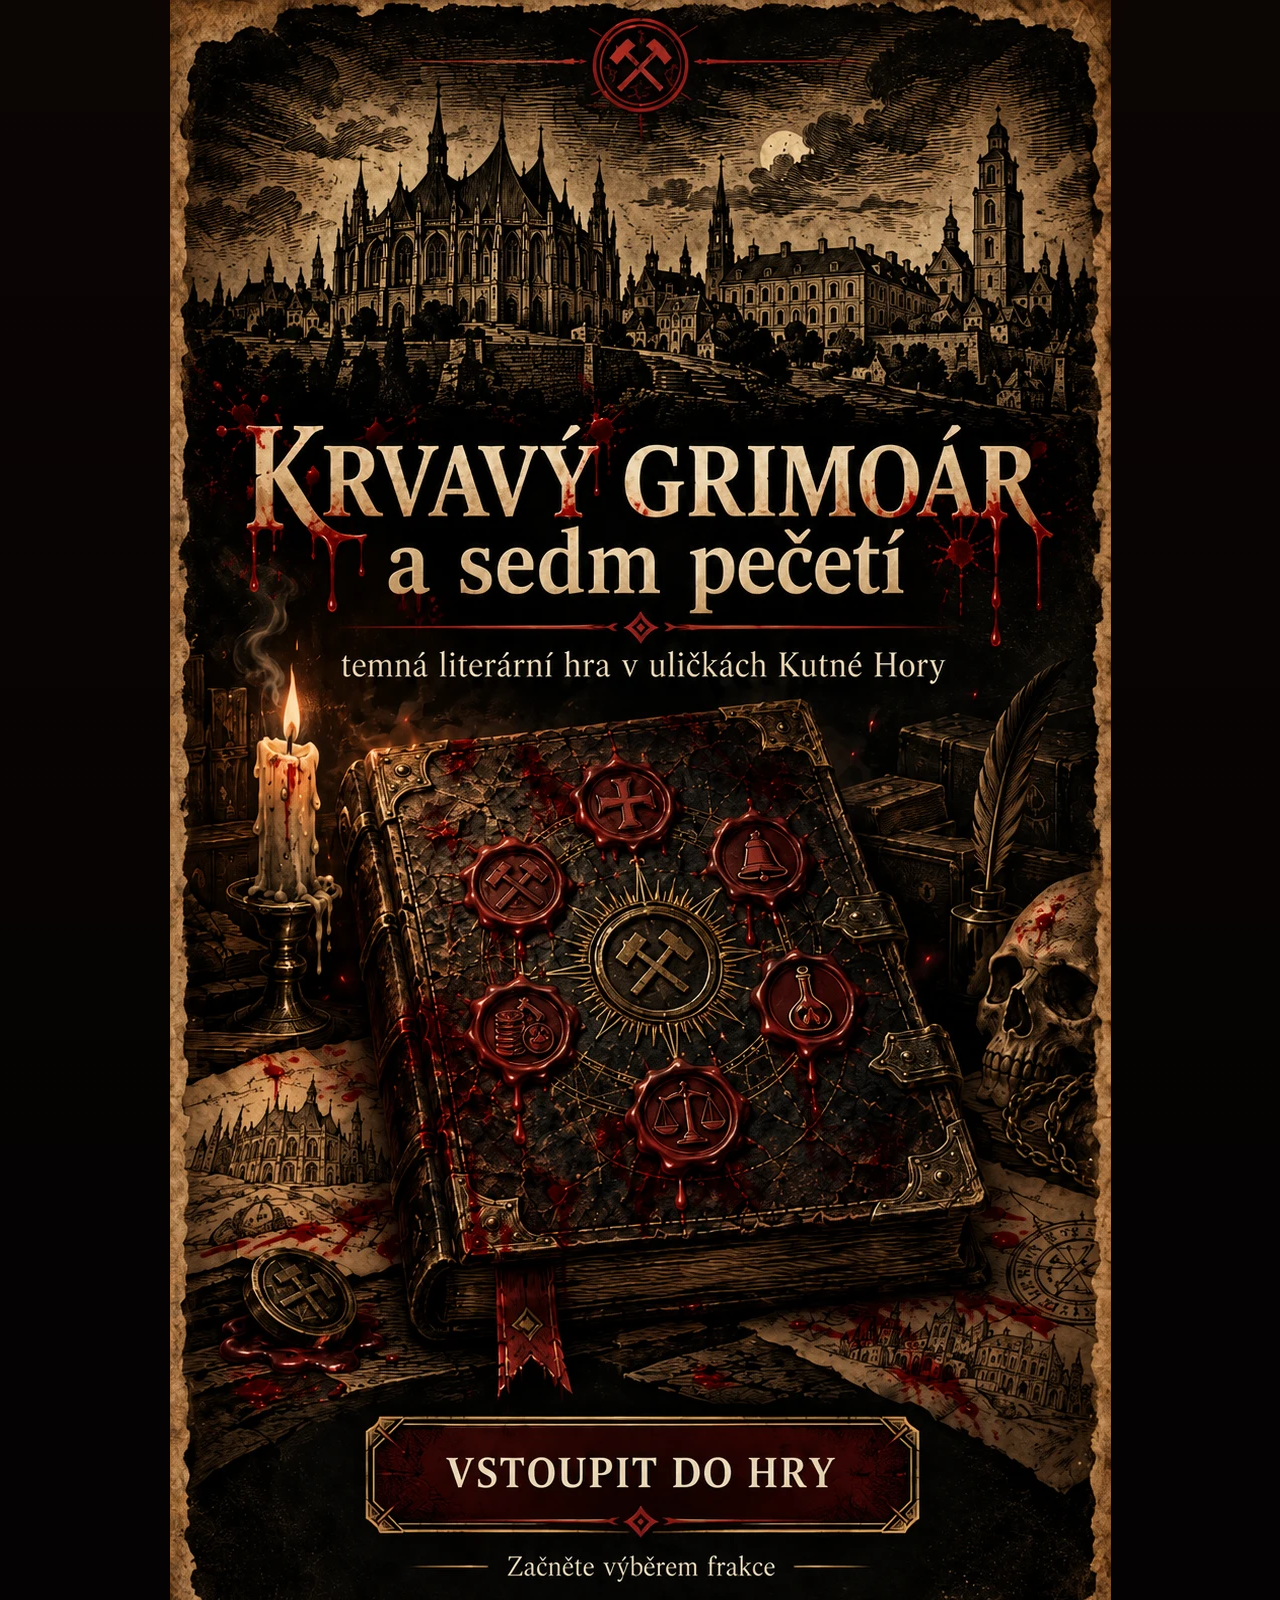
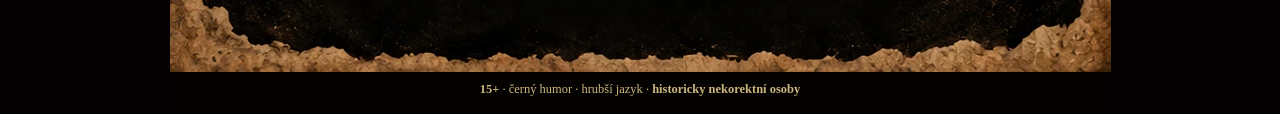
==== commit 688711a2: "oprava oprava finální verze" ====
--- a/index.html
+++ b/index.html
@@ -566,7 +566,7 @@
 function radoviOrder(){return ensureGame().radoviOrder}
 function setRadoviOrder(order){const s=ensureGame();s.radoviOrder=order;saveGame(s)}
 function moveRadovi(i,d){const o=[...radoviOrder()],j=i+d;if(j<0||j>=o.length)return;[o[i],o[j]]=[o[j],o[i]];setRadoviOrder(o);renderRadoviOrder()}
-const RADOVI_STRIPS={'LEBKA':'radovi_order/lebka.webp','LEV':'radovi_order/lev.webp','VĚDRO S VODOU':'radovi_order/vedro.webp','VĚŽ':'radovi_order/vez.webp','RÝČ':'radovi_order/ryc.webp'};
+const RADOVI_STRIPS={'LEBKA':'radovi_order/lebka.png','LEV':'radovi_order/lev.png','VĚDRO S VODOU':'radovi_order/vedro.png','VĚŽ':'radovi_order/vez.png','RÝČ':'radovi_order/ryc.png'};
 let radoviDrag=null;
 function radoviIndexFromClientY(clientY,host){
   const card=host.closest('.radovi-card');if(!card)return 0;
@@ -686,7 +686,7 @@
 
 
 function closeGame(){const s=ensureGame();s.gameClosed=true;s.closedAt=Date.now();s.lastScreen='gameClosed';saveGame(s);show('gameClosed',{persist:false});setTimeout(()=>{try{window.close()}catch(_){ }},120)}
-function restoreLastPosition(){const s=ensureGame();if(!s.startedAt)return false;if(s.gameClosed){show('gameClosed',{persist:false});return true}if(s.timedOut&&!s.endedAt){show('timeExpired',{persist:false});return true}if(!s.endedAt&&officialElapsed(s)>=GAME_LIMIT_MS){expireGame();return true}selected=s.faction||selected;locationEntryMode=s.locationEntryMode||'home';const id=s.lastScreen||'profile';if(id==='task'&&s.lastTaskHtml){document.getElementById('taskContent').innerHTML=s.lastTaskHtml;show('task',{persist:false});return true}if(id==='home'&&s.lastHomeFaction&&DATA[s.lastHomeFaction]){openHomeCard(s.lastHomeFaction);return true}if(id==='profile'&&DATA[s.faction]){document.getElementById('profileArt').src=A+DATA[s.faction].profile;document.getElementById('profileArt').alt='Frakční karta '+DATA[s.faction].name}if(id==='grimoarYours'){document.getElementById('finalFaction').textContent=DATA[s.faction]?.name||s.faction||'Frakce';document.getElementById('finalTeam').textContent=s.team||'Družina'}if(id==='finis')renderFinalResults();if(document.getElementById(id)){show(id,{persist:false});return true}openHub();return true}
+function restoreLastPosition(){const s=ensureGame();if(!s.startedAt)return false;if(s.gameClosed){show('gameClosed',{persist:false});return true}if(s.timedOut&&!s.endedAt){show('timeExpired',{persist:false});return true}if(!s.endedAt&&officialElapsed(s)>=GAME_LIMIT_MS){expireGame();return true}selected=s.faction||selected;locationEntryMode=s.locationEntryMode||'home';const id=s.lastScreen||'profile';if(id==='hub'){openHub();return true}if(id==='task'&&s.lastTaskHtml){if(s.lastTaskHtml.includes('id="radoviSortLayer"')){openRadoviTask();return true}document.getElementById('taskContent').innerHTML=s.lastTaskHtml;show('task',{persist:false});return true}if(id==='home'&&s.lastHomeFaction&&DATA[s.lastHomeFaction]){openHomeCard(s.lastHomeFaction);return true}if(id==='profile'&&DATA[s.faction]){document.getElementById('profileArt').src=A+DATA[s.faction].profile;document.getElementById('profileArt').alt='Frakční karta '+DATA[s.faction].name}if(id==='grimoarYours'){document.getElementById('finalFaction').textContent=DATA[s.faction]?.name||s.faction||'Frakce';document.getElementById('finalTeam').textContent=s.team||'Družina'}if(id==='finis')renderFinalResults();if(document.getElementById(id)){show(id,{persist:false});return true}openHub();return true}
 setInterval(()=>{checkGameClock()},1000);
 
 // Navigation
